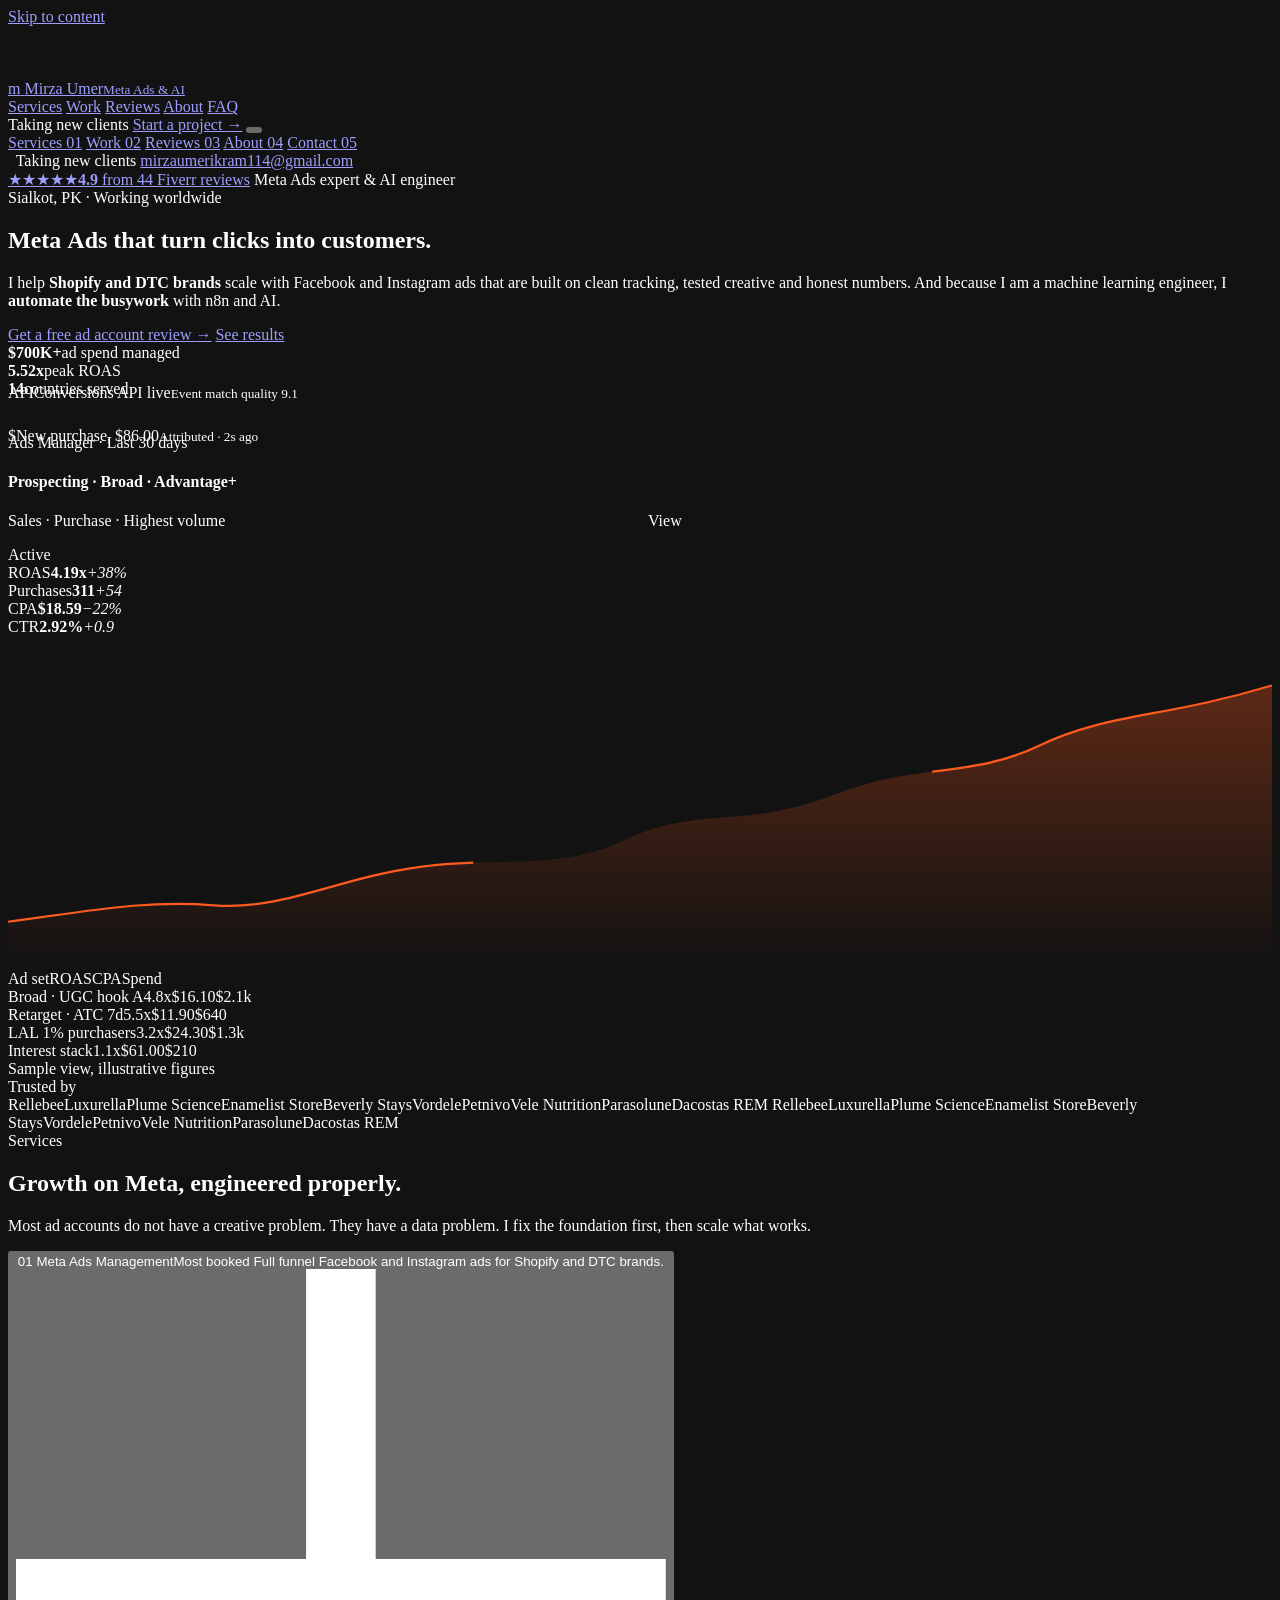
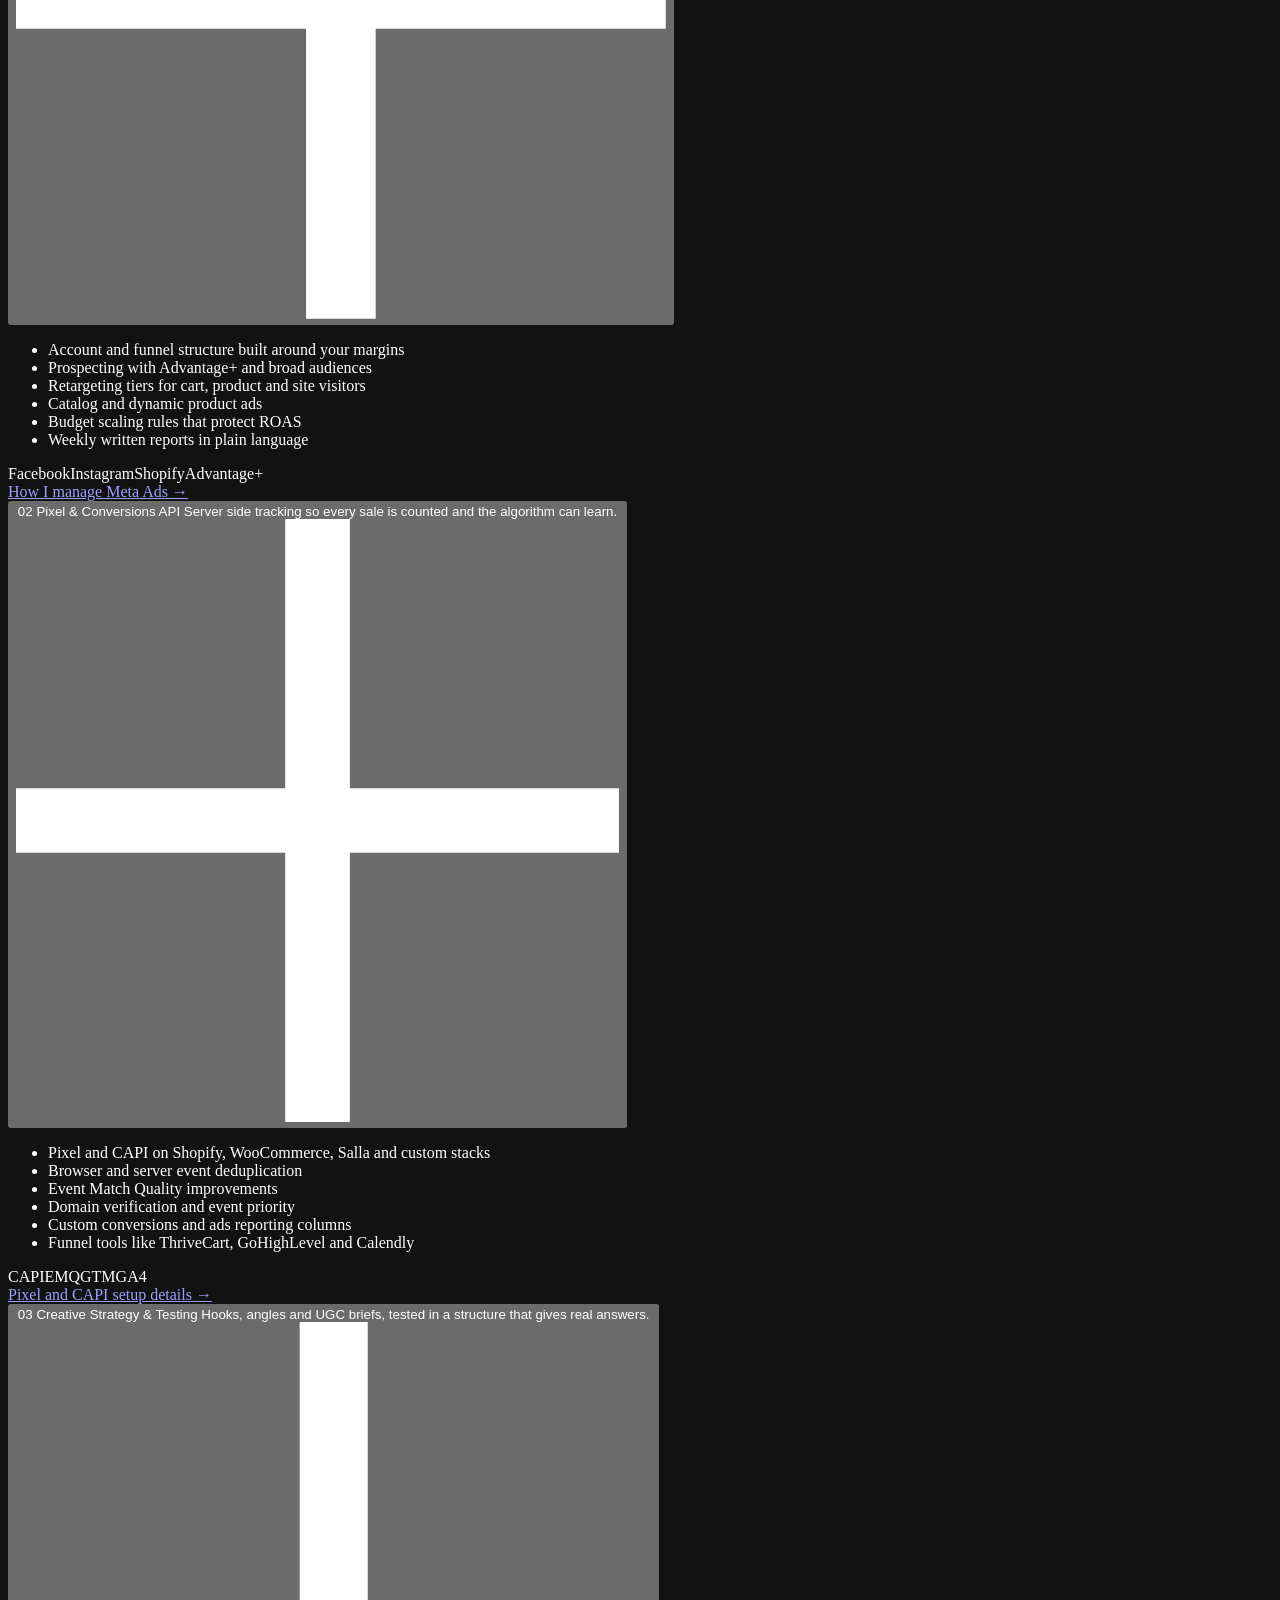
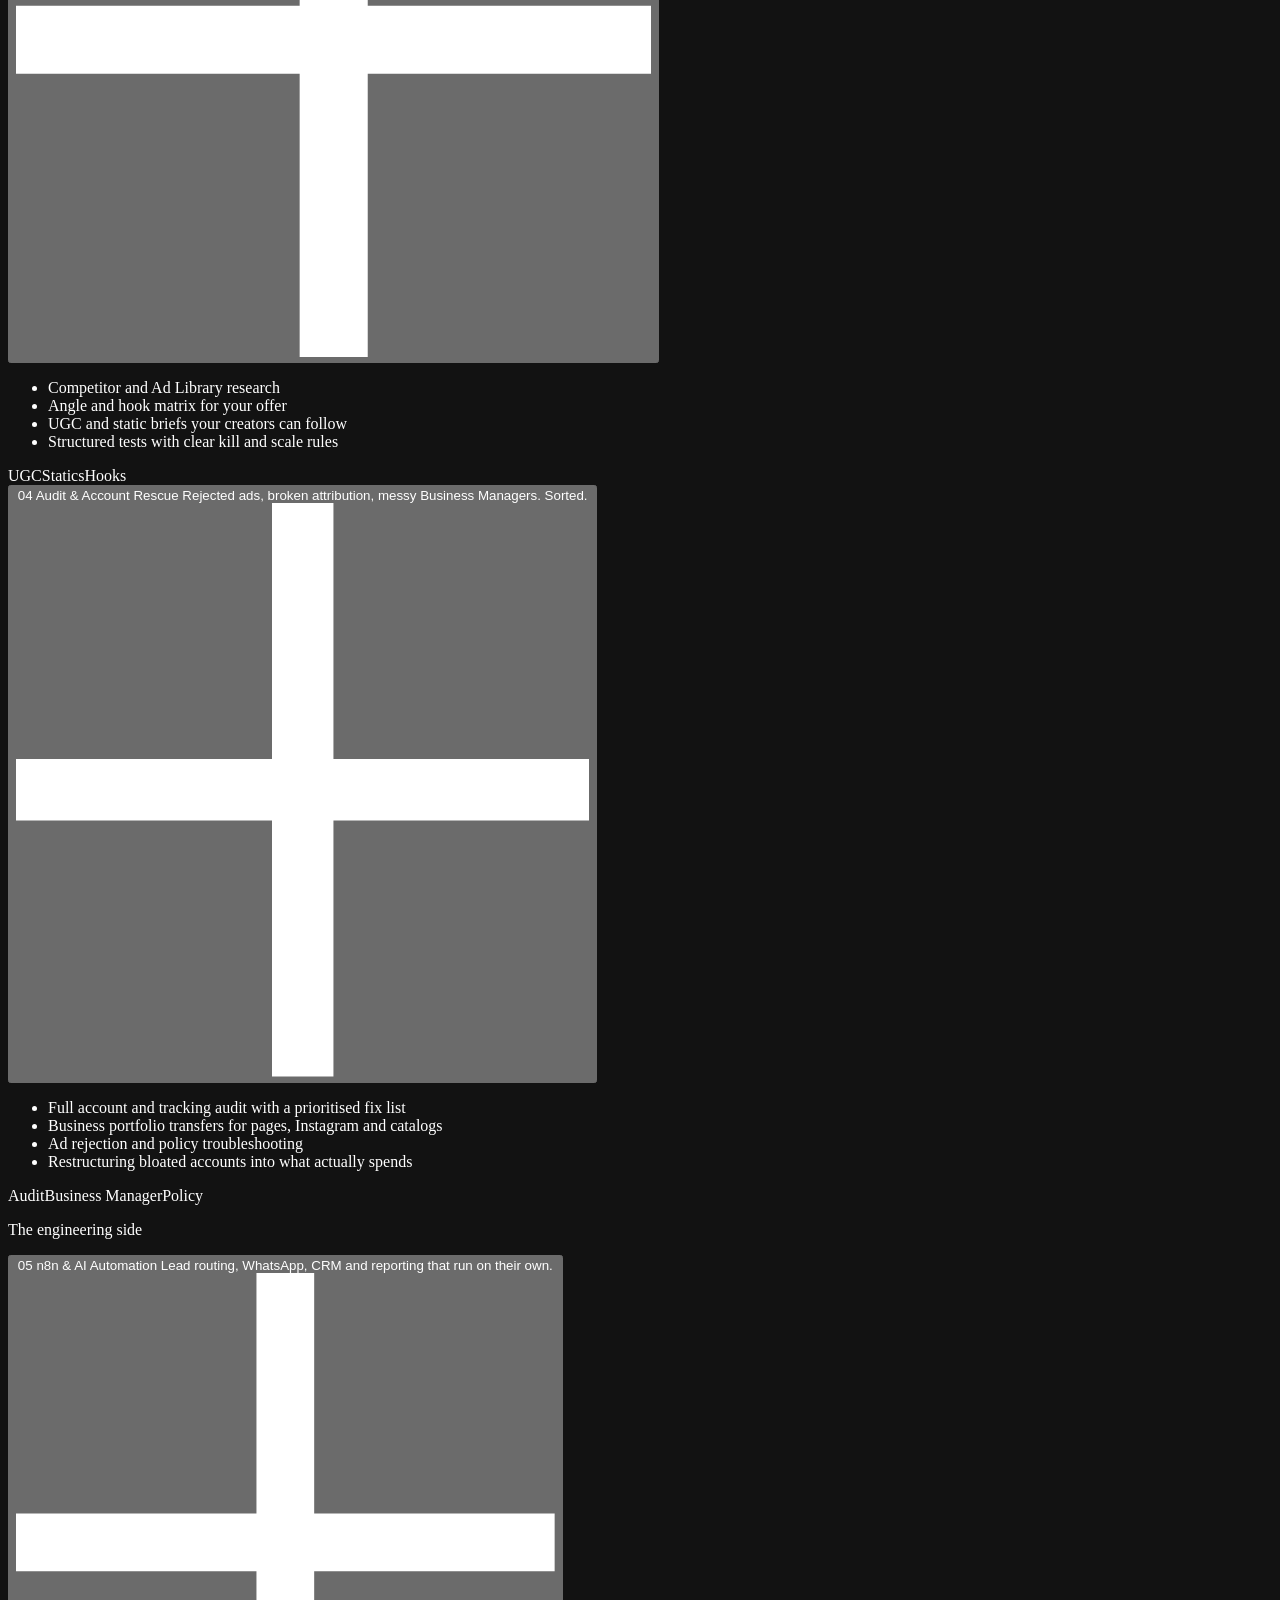
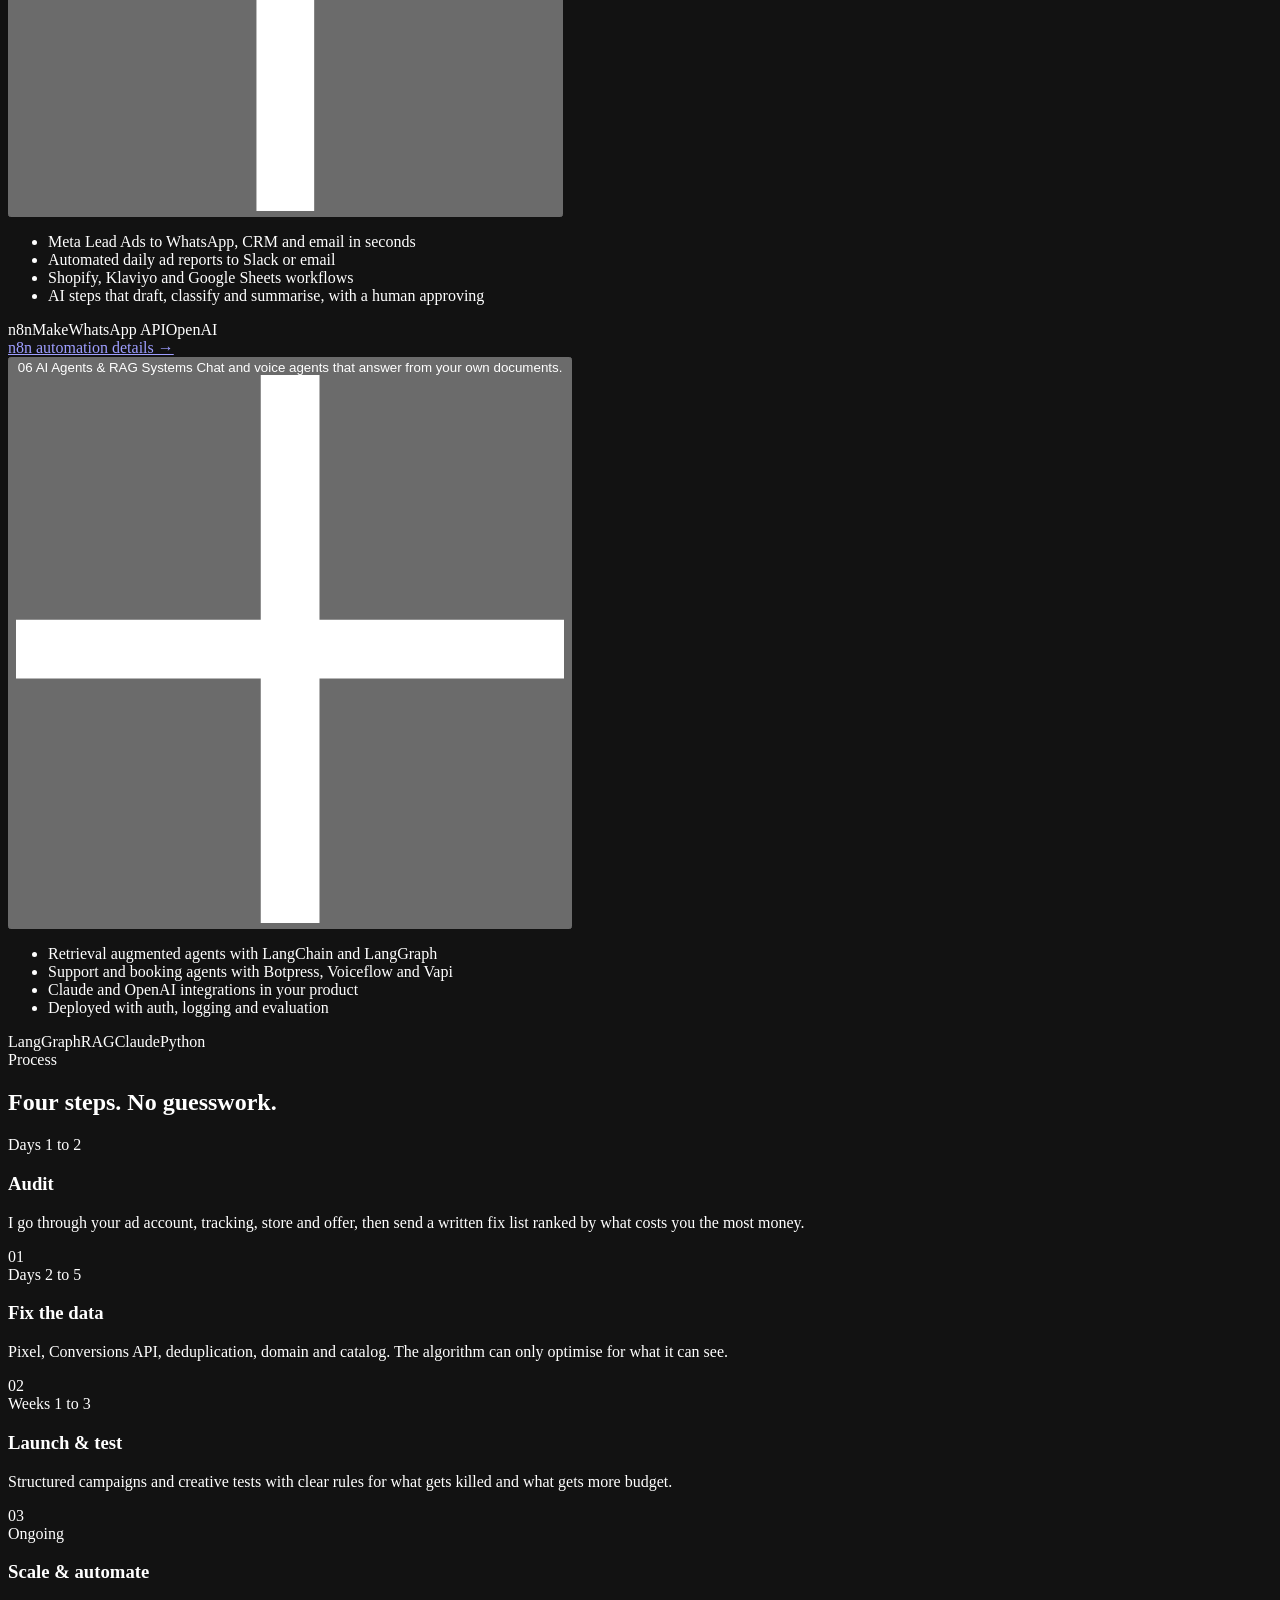
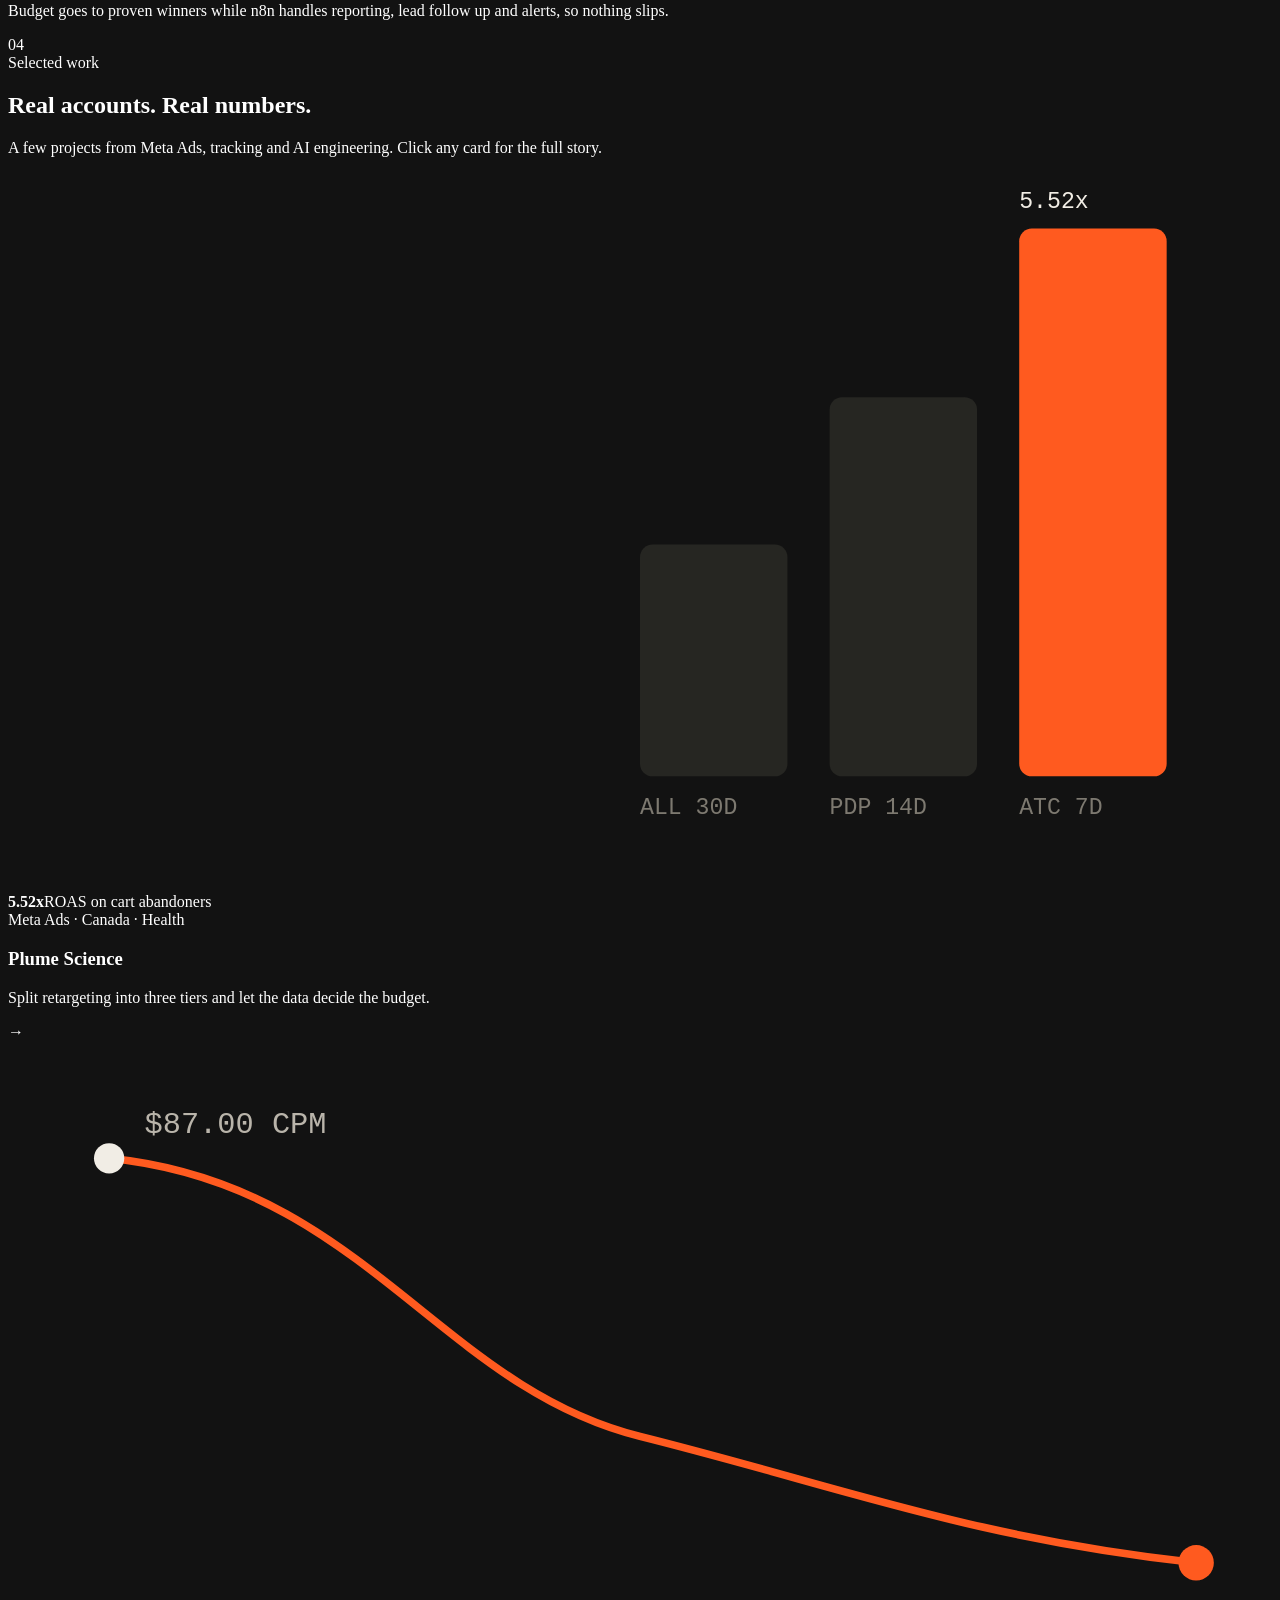
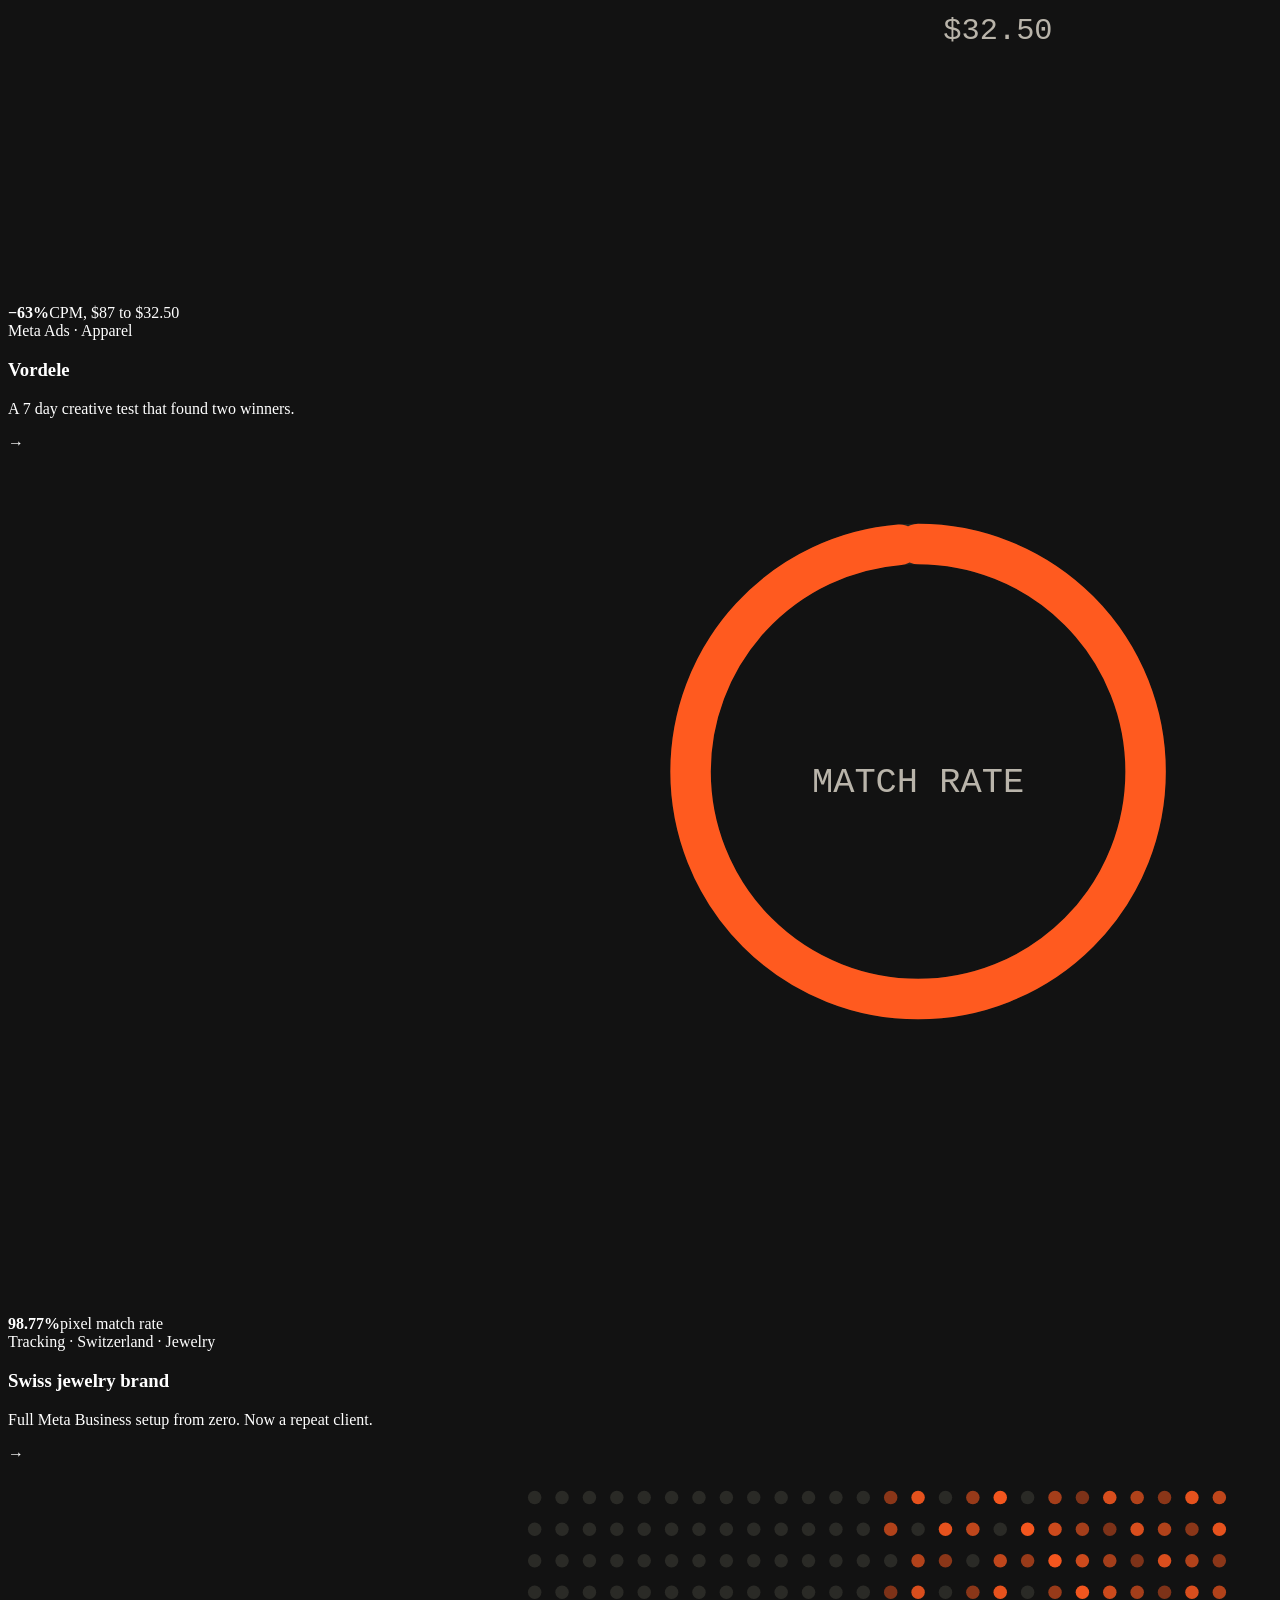
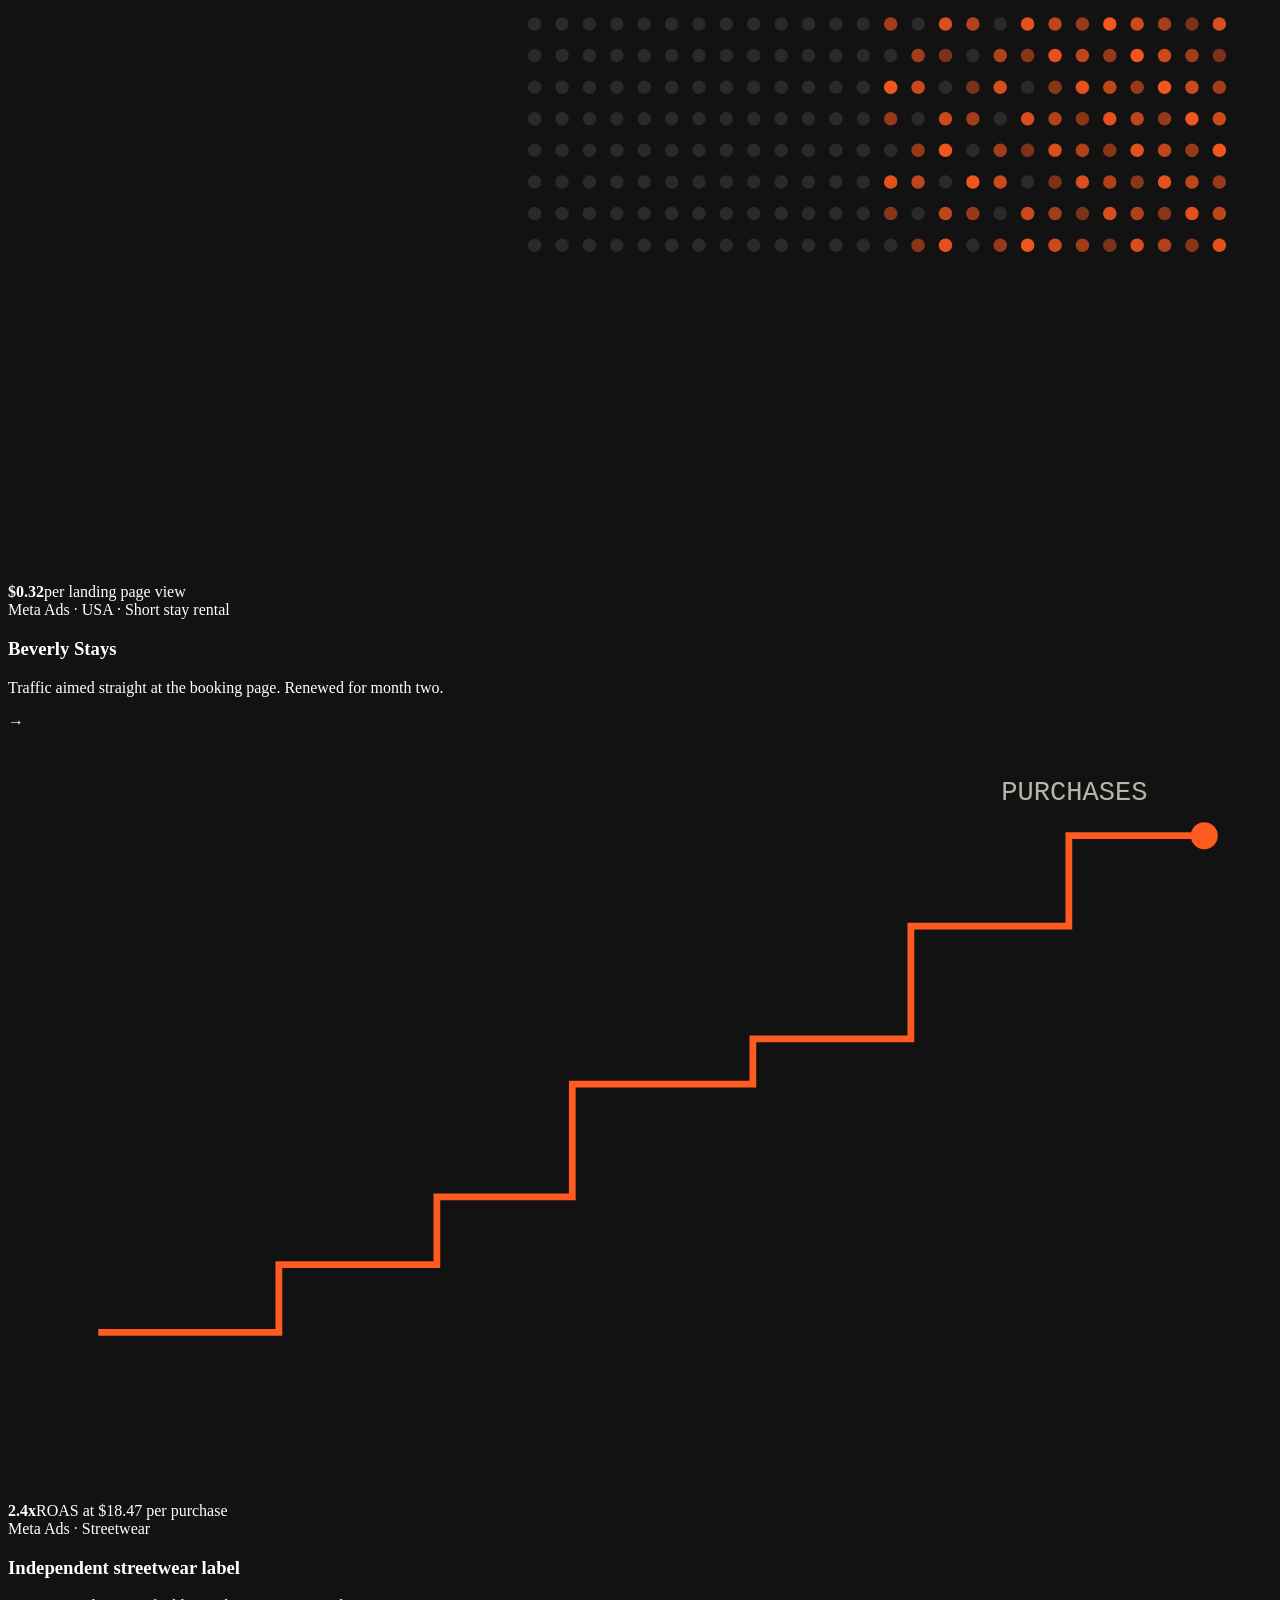
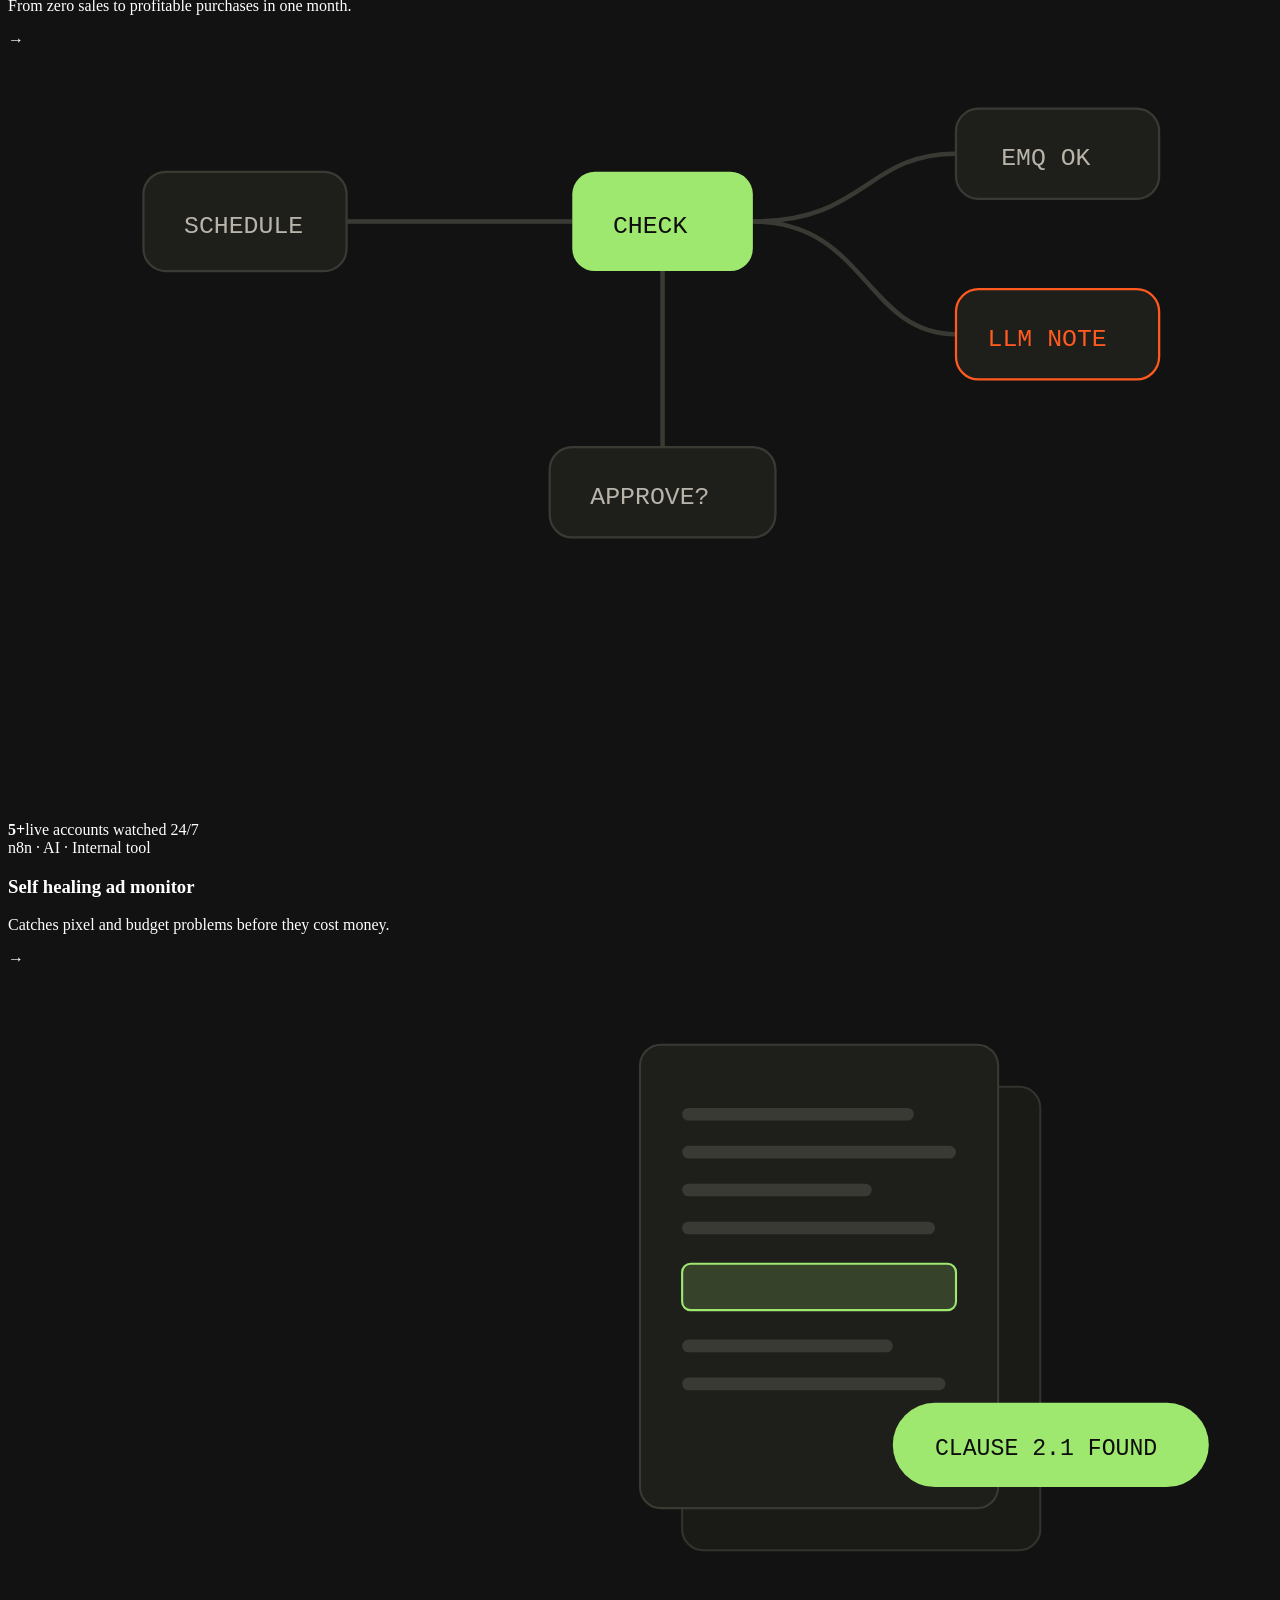
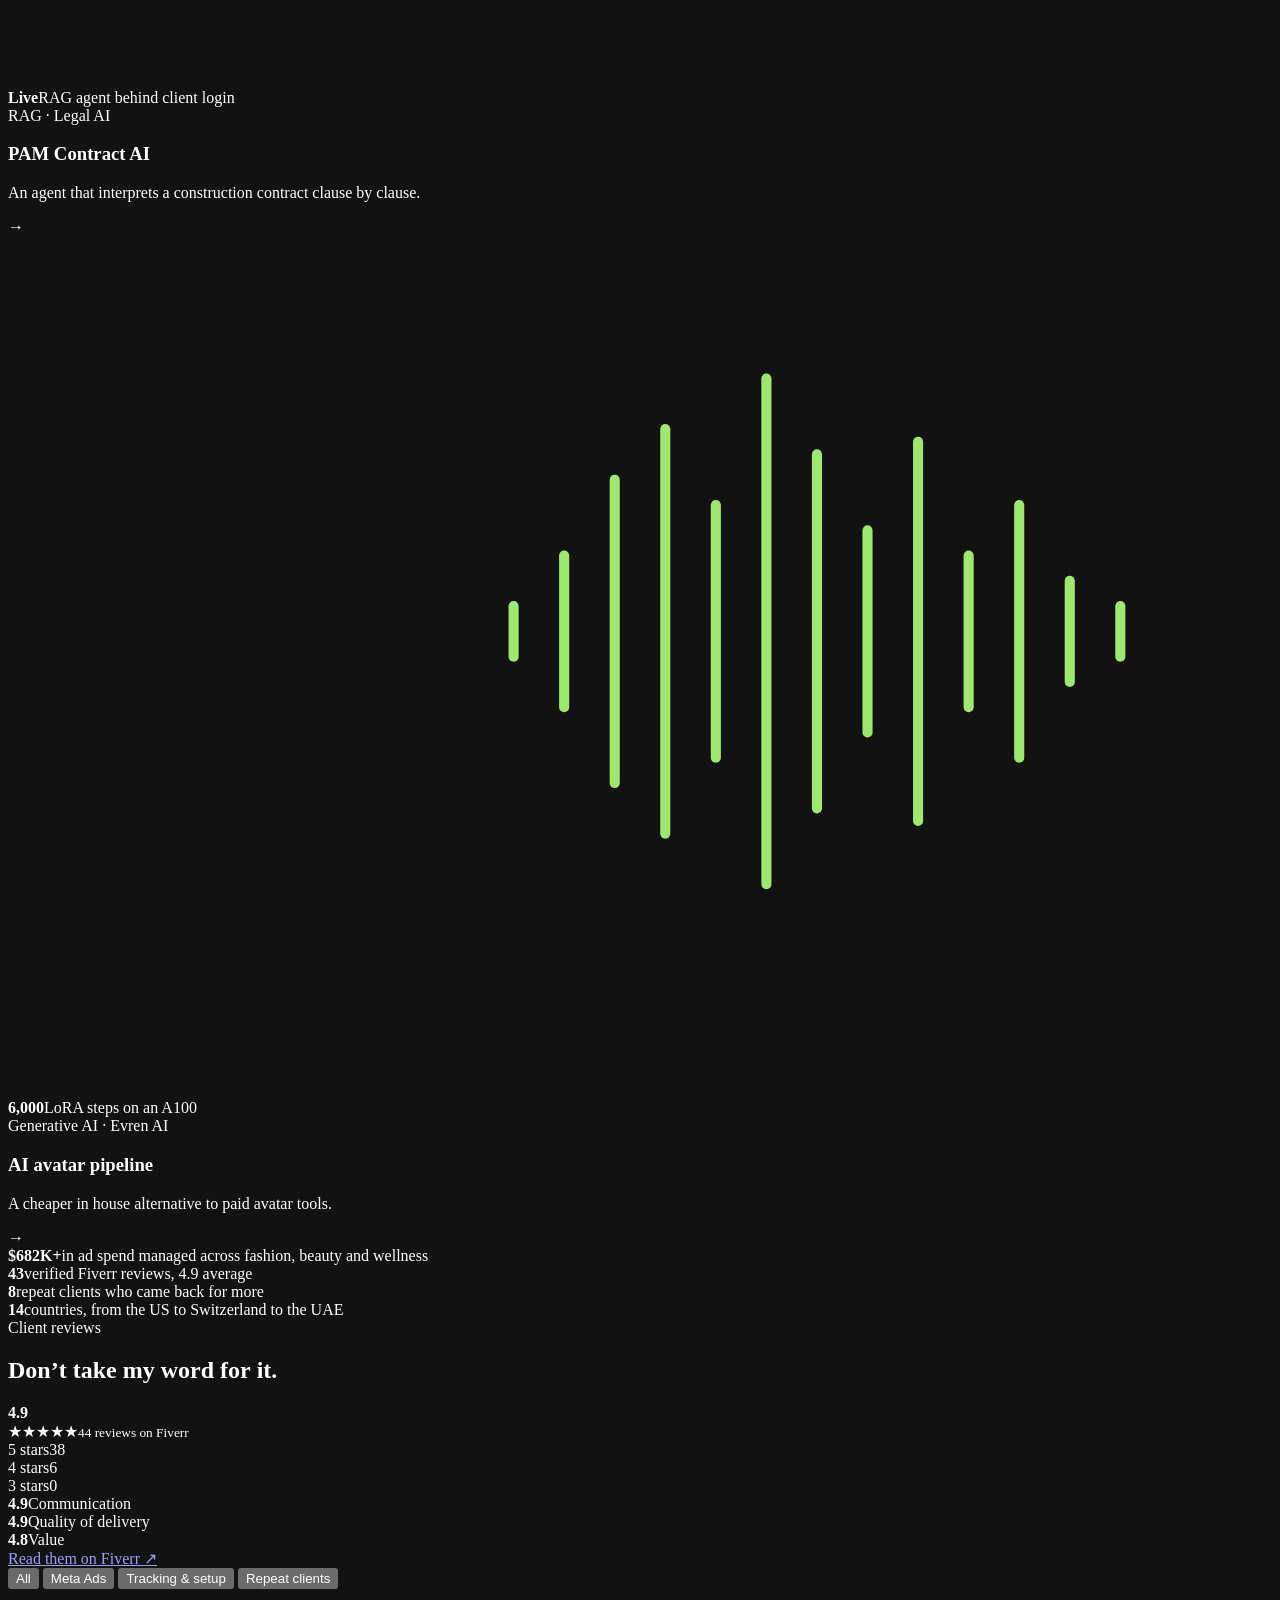
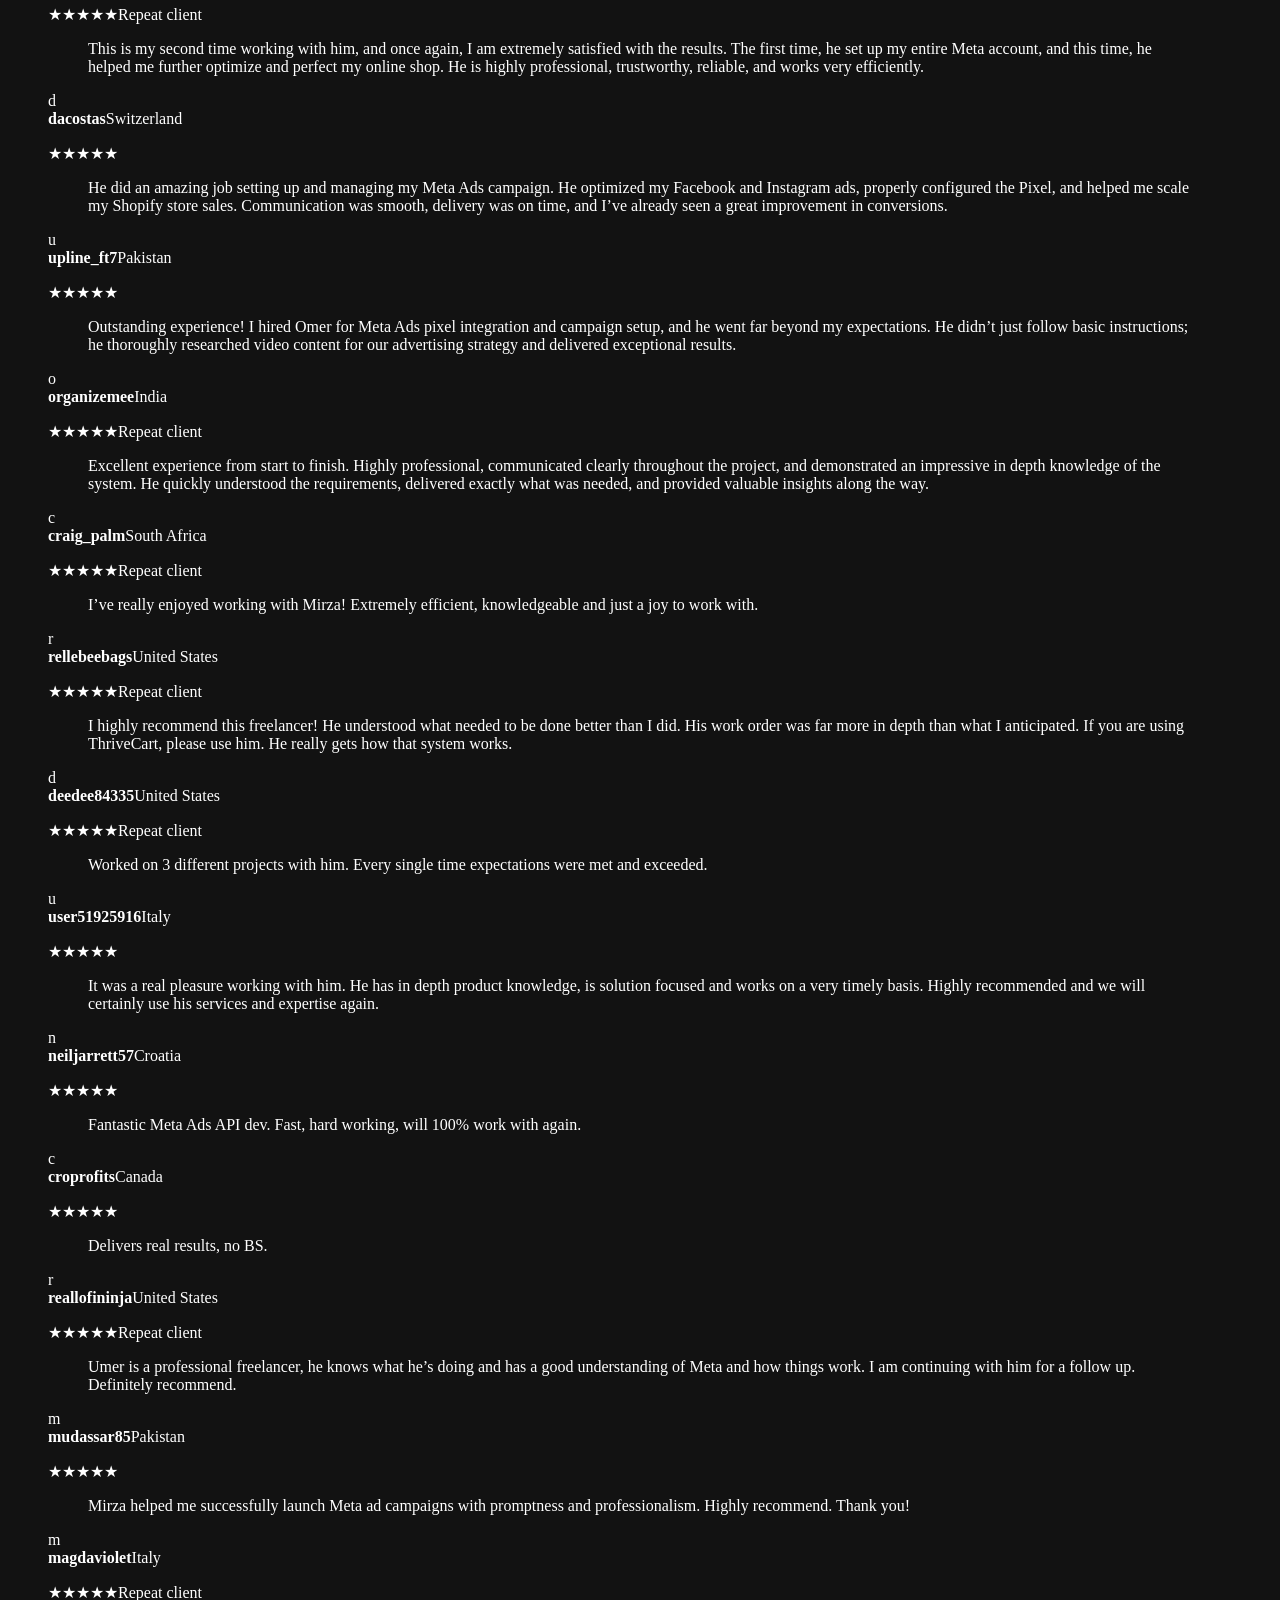
==== index.html @ 390c32f5 "Add files via upload" ====
<!doctype html>
<html lang="en">
<head>
<meta charset="utf-8">
<meta name="viewport" content="width=device-width, initial-scale=1, viewport-fit=cover">
<title>Mirza Umer | Meta Ads Expert for Shopify and DTC Brands</title>
<meta name="description" content="Meta Ads expert and AI engineer helping Shopify and DTC brands scale profitably. Facebook and Instagram ads, Pixel and Conversions API setup, n8n automation. Rated 4.9 from 44 Fiverr reviews.">
<link rel="canonical" href="https://mirzaumer.dev/">
<meta name="robots" content="index, follow, max-image-preview:large, max-snippet:-1">
<meta name="author" content="Mirza Umer Ikram">
<meta name="theme-color" content="#0d0d0c">
<meta name="color-scheme" content="dark">

<meta property="og:type" content="website">
<meta property="og:site_name" content="Mirza Umer">
<meta property="og:title" content="Mirza Umer | Meta Ads Expert for Shopify and DTC Brands">
<meta property="og:description" content="Facebook and Instagram ads that turn clicks into customers. Pixel and CAPI tracking done right, plus n8n and AI automation. 4.9 from 44 Fiverr reviews.">
<meta property="og:url" content="https://mirzaumer.dev/">
<meta property="og:image" content="https://mirzaumer.dev/assets/img/og.png">
<meta property="og:image:width" content="1200">
<meta property="og:image:height" content="630">
<meta property="og:image:alt" content="Mirza Umer, Meta Ads expert and AI engineer">
<meta property="og:locale" content="en_US">
<meta name="twitter:card" content="summary_large_image">
<meta name="twitter:title" content="Mirza Umer | Meta Ads Expert for Shopify and DTC Brands">
<meta name="twitter:description" content="Facebook and Instagram ads that turn clicks into customers. Pixel and CAPI done right, plus n8n and AI automation.">
<meta name="twitter:image" content="https://mirzaumer.dev/assets/img/og.png">

<link rel="icon" href="/favicon.svg" type="image/svg+xml">
<link rel="apple-touch-icon" href="/assets/img/apple-touch-icon.png">
<link rel="manifest" href="/site.webmanifest">
<link rel="preload" href="/assets/fonts/inter-tight-latin-500-normal.woff2" as="font" type="font/woff2" crossorigin>
<link rel="preload" href="/assets/fonts/instrument-serif-latin-400-italic.woff2" as="font" type="font/woff2" crossorigin>
<link rel="stylesheet" href="/assets/css/site.css">
<script>document.documentElement.classList.add('js');setTimeout(function(){if(!window.__siteReady)document.documentElement.classList.remove('js')},2500);</script>

<script type="application/ld+json">
{
  "@context":"https://schema.org",
  "@graph":[
    {
      "@type":"Person",
      "@id":"https://mirzaumer.dev/#person",
      "name":"Mirza Umer Ikram",
      "alternateName":["Mirza Umer","Meta Omer","mirzaumerikram"],
      "url":"https://mirzaumer.dev/",
      "image":"https://mirzaumer.dev/assets/img/og.png",
      "email":"mailto:mirzaumerikram114@gmail.com",
      "jobTitle":"Meta Ads Expert and AI Automation Engineer",
      "description":"Meta Ads expert and machine learning engineer who helps Shopify and DTC brands grow with Facebook and Instagram ads, Pixel and Conversions API tracking, and n8n and AI automation.",
      "worksFor":{"@type":"Organization","name":"Evren AI"},
      "alumniOf":{"@type":"CollegeOrUniversity","name":"University of Central Punjab","address":"Sialkot, Pakistan"},
      "hasCredential":{"@type":"EducationalOccupationalCredential","credentialCategory":"degree","name":"BS Computer Science","recognizedBy":{"@type":"CollegeOrUniversity","name":"University of Central Punjab"}},
      "address":{"@type":"PostalAddress","addressLocality":"Sialkot","addressRegion":"Punjab","addressCountry":"PK"},
      "knowsAbout":["Meta Ads","Facebook Ads","Instagram Ads","Meta Conversions API","Meta Pixel","Event Match Quality","Shopify Marketing","Creative Testing","Google Ads Performance Max","n8n","Workflow Automation","AI Agents","Retrieval Augmented Generation","LangChain","LangGraph","WhatsApp Automation","Machine Learning"],
      "sameAs":["https://www.fiverr.com/mirzaumerikram","https://www.upwork.com/freelancers/~01cbf2591d36b6d93d","https://www.linkedin.com/in/mirzaumerikram/","https://github.com/mirzaumerikram"]
    },
    {
      "@type":"ProfessionalService",
      "@id":"https://mirzaumer.dev/#service",
      "name":"Mirza Umer, Meta Ads and AI Automation",
      "url":"https://mirzaumer.dev/",
      "image":"https://mirzaumer.dev/assets/img/og.png",
      "founder":{"@id":"https://mirzaumer.dev/#person"},
      "email":"mirzaumerikram114@gmail.com",
      "priceRange":"$$",
      "address":{"@type":"PostalAddress","addressLocality":"Sialkot","addressRegion":"Punjab","addressCountry":"PK"},
      "areaServed":["United States","Canada","United Kingdom","European Union","Australia","United Arab Emirates","Worldwide"],
      "hasOfferCatalog":{"@type":"OfferCatalog","name":"Services","itemListElement":[
        {"@type":"Offer","itemOffered":{"@type":"Service","name":"Meta Ads Management","url":"https://mirzaumer.dev/services/meta-ads-management/"}},
        {"@type":"Offer","itemOffered":{"@type":"Service","name":"Meta Pixel and Conversions API Setup","url":"https://mirzaumer.dev/services/meta-pixel-capi-setup/"}},
        {"@type":"Offer","itemOffered":{"@type":"Service","name":"Ad Creative Strategy and Testing"}},
        {"@type":"Offer","itemOffered":{"@type":"Service","name":"Meta Ad Account Audit and Recovery"}},
        {"@type":"Offer","itemOffered":{"@type":"Service","name":"n8n and AI Automation","url":"https://mirzaumer.dev/services/n8n-ai-automation/"}},
        {"@type":"Offer","itemOffered":{"@type":"Service","name":"AI Agents and RAG Systems"}}
      ]}
    },
    {"@type":"WebSite","@id":"https://mirzaumer.dev/#website","url":"https://mirzaumer.dev/","name":"Mirza Umer","publisher":{"@id":"https://mirzaumer.dev/#person"},"inLanguage":"en"},
    {
      "@type":"FAQPage",
      "mainEntity":[
        {"@type":"Question","name":"How much does Meta Ads management cost?","acceptedAnswer":{"@type":"Answer","text":"Setups, audits and tracking fixes start around 50 USD on Fiverr. Monthly management is quoted on your ad spend, number of markets and how much creative you need. Send your store link and you get a fixed quote, not an hourly meter."}},
        {"@type":"Question","name":"How fast will I see results from Meta Ads?","acceptedAnswer":{"@type":"Answer","text":"Meta needs data before it optimizes well. Expect the first 7 to 14 days to be a learning and testing phase and clearer results in weeks 2 to 4, provided tracking is correct and the offer converts."}},
        {"@type":"Question","name":"Can you set up Meta Conversions API on Shopify?","acceptedAnswer":{"@type":"Answer","text":"Yes. I set up Pixel plus Conversions API through the Shopify Meta channel or server side tagging, deduplicate browser and server events, verify the domain and push Event Match Quality as high as your data allows."}},
        {"@type":"Question","name":"What access do you need to start?","acceptedAnswer":{"@type":"Answer","text":"Partner access to your ad account through Meta Business Manager and collaborator access on Shopify. You never share passwords, and you can remove access at any time."}},
        {"@type":"Question","name":"Do you only run ads?","acceptedAnswer":{"@type":"Answer","text":"No. I am also a machine learning engineer, so I build n8n automations, WhatsApp and CRM lead routing, reporting pipelines and AI agents that work alongside your ads."}},
        {"@type":"Question","name":"Which time zones do you work with?","acceptedAnswer":{"@type":"Answer","text":"Clients in the US, Canada, UK, Europe, Australia and the Gulf. Communication is message first and async, with clear written updates, so time zones are rarely an issue."}}
      ]
    }
  ]
}
</script>
</head>
<body>
<a class="skip" href="#main">Skip to content</a>

<div class="loader" aria-hidden="true">
  <div class="loader-bar"></div>
  <div class="loader-name">Mirza <em>Umer</em></div>
  <div class="loader-count">000</div>
</div>

<div class="cursor" aria-hidden="true"><div class="cursor-ring"><span>View</span></div><div class="cursor-dot"></div></div>

<header class="nav">
  <a class="brand" href="/" aria-label="Mirza Umer, home">
    <span class="brand-mark">m</span>
    <span>Mirza Umer<small>Meta Ads &amp; AI</small></span>
  </a>
  <nav class="nav-links" aria-label="Primary">
    <a href="#services">Services</a>
    <a href="#work">Work</a>
    <a href="#reviews">Reviews</a>
    <a href="#about">About</a>
    <a href="#faq">FAQ</a>
  </nav>
  <div class="nav-cta">
    <span class="status"><i class="dot"></i>Taking new clients</span>
    <a class="btn btn-primary btn-sm" href="#contact" data-magnetic>Start a project <span class="arr">&rarr;</span></a>
    <button class="burger" type="button" aria-label="Menu" aria-expanded="false" aria-controls="mmenu"><span></span><span></span></button>
  </div>
</header>

<div class="mmenu" id="mmenu">
  <nav aria-label="Mobile">
    <a href="#services">Services <span>01</span></a>
    <a href="#work">Work <span>02</span></a>
    <a href="#reviews">Reviews <span>03</span></a>
    <a href="#about">About <span>04</span></a>
    <a href="#contact">Contact <span>05</span></a>
  </nav>
  <div class="mmenu-foot">
    <span><i class="dot"></i>&nbsp; Taking new clients</span>
    <a href="mailto:mirzaumerikram114@gmail.com">mirzaumerikram114@gmail.com</a>
  </div>
</div>

<main id="main">

<!-- HERO -->
<section class="hero" aria-labelledby="h1">
  <div class="hero-glow"></div>
  <div class="wrap">
    <div class="hero-top rv">
      <a class="kicker" href="#reviews"><span class="stars">&#9733;&#9733;&#9733;&#9733;&#9733;</span><b>4.9</b> from 44 Fiverr reviews</a>
      <span class="mono">Meta Ads expert &amp; AI engineer<br>Sialkot, PK &middot; Working worldwide</span>
    </div>
    <div class="hero-grid">
      <div>
        <h1 class="h1" id="h1" data-split>Meta Ads that turn clicks into <span class="serif">customers.</span></h1>
        <p class="hero-sub rv">I help <strong>Shopify and DTC brands</strong> scale with Facebook and Instagram ads that are built on clean tracking, tested creative and honest numbers. And because I am a machine learning engineer, I <strong>automate the busywork</strong> with n8n and AI.</p>
        <div class="hero-ctas rv">
          <a class="btn btn-primary" href="#contact" data-magnetic>Get a free ad account review <span class="arr">&rarr;</span></a>
          <a class="btn btn-ghost" href="#work">See results</a>
        </div>
        <div class="hero-proof rv">
          <div class="proof"><b data-count="700" data-pre="$" data-suf="K+">$700K+</b><span>ad spend managed</span></div>
          <div class="proof"><b data-count="5.52" data-suf="x">5.52x</b><span>peak ROAS</span></div>
          <div class="proof"><b data-count="14">14</b><span>countries served</span></div>
        </div>
      </div>

      <div class="panel-wrap" aria-hidden="true">
        <div class="float-tag ft-1"><span class="ic">API</span><span>Conversions API live<small>Event match quality 9.1</small></span></div>
        <div class="float-tag ft-2"><span class="ic">$</span><span>New purchase, $86.00<small>Attributed &middot; 2s ago</small></span></div>
        <div class="panel">
          <div class="panel-head"><div class="lights"><i></i><i></i><i></i></div><span class="mono">Ads Manager &middot; Last 30 days</span></div>
          <div class="panel-body">
            <div class="panel-camp">
              <div><h4>Prospecting &middot; Broad &middot; Advantage+</h4><p>Sales &middot; Purchase &middot; Highest volume</p></div>
              <span class="pill"><i></i>Active</span>
            </div>
            <div class="kpis">
              <div class="kpi"><span>ROAS</span><b data-live="4.21" data-dec="2" data-suf="x" data-j="0.03">4.21x</b><em>+38%</em></div>
              <div class="kpi"><span>Purchases</span><b data-live="312" data-dec="0" data-j="0.01">312</b><em>+54</em></div>
              <div class="kpi"><span>CPA</span><b data-live="18.4" data-dec="2" data-pre="$" data-j="0.03">$18.40</b><em>&minus;22%</em></div>
              <div class="kpi"><span>CTR</span><b data-live="2.86" data-dec="2" data-suf="%" data-j="0.04">2.86%</b><em>+0.9</em></div>
            </div>
            <div class="chart">
              <svg viewBox="0 0 460 120" preserveAspectRatio="none">
                <defs><linearGradient id="ga" x1="0" x2="0" y1="0" y2="1"><stop offset="0" stop-color="#ff5a1f" stop-opacity=".35"/><stop offset="1" stop-color="#ff5a1f" stop-opacity="0"/></linearGradient></defs>
                <g class="grid"><line x1="0" x2="460" y1="30" y2="30"/><line x1="0" x2="460" y1="60" y2="60"/><line x1="0" x2="460" y1="90" y2="90"/></g>
                <path id="chartArea" d="M0 104 C30 100 50 96 75 98 S120 88 150 84 S200 86 225 74 S270 70 300 58 S350 52 375 40 S420 30 460 18 L460 120 L0 120Z" fill="url(#ga)"/>
                <path id="chartLine" d="M0 104 C30 100 50 96 75 98 S120 88 150 84 S200 86 225 74 S270 70 300 58 S350 52 375 40 S420 30 460 18" fill="none" stroke="#ff5a1f" stroke-width="2.2" vector-effect="non-scaling-stroke"/>
                <circle id="chartDot" cx="458" cy="18" r="4.5" fill="#ff5a1f"/>
              </svg>
            </div>
            <div class="rows">
              <div class="row h"><span class="n">Ad set</span><span>ROAS</span><span>CPA</span><span>Spend</span></div>
              <div class="row"><span class="n"><i></i>Broad &middot; UGC hook A</span><span>4.8x</span><span>$16.10</span><span>$2.1k</span></div>
              <div class="row"><span class="n"><i></i>Retarget &middot; ATC 7d</span><span>5.5x</span><span>$11.90</span><span>$640</span></div>
              <div class="row"><span class="n"><i></i>LAL 1% purchasers</span><span>3.2x</span><span>$24.30</span><span>$1.3k</span></div>
              <div class="row"><span class="n"><i class="off"></i>Interest stack</span><span>1.1x</span><span>$61.00</span><span>$210</span></div>
            </div>
          </div>
          <span class="panel-cap">Sample view, illustrative figures</span>
        </div>
      </div>
    </div>
  </div>
</section>

<!-- BRANDS -->
<div class="ticker" aria-label="Brands I have worked with">
  <span class="ticker-label mono">Trusted by</span>
  <div class="ticker-track">
    <span>Rellebee</span><span>Luxurella</span><span>Plume Science</span><span>Enamelist Store</span><span>Beverly Stays</span><span>Vordele</span><span>Petnivo</span><span>Vele Nutrition</span><span>Parasolune</span><span>Dacostas REM</span>
  </div>
</div>

<!-- SERVICES -->
<section class="sec" id="services" aria-labelledby="svc-h">
  <div class="wrap">
    <div class="sec-head">
      <span class="mono rv">Services</span>
      <div>
        <h2 class="h2" id="svc-h" data-split>Growth on Meta, <span class="serif">engineered</span> properly.</h2>
        <p class="lead rv">Most ad accounts do not have a creative problem. They have a data problem. I fix the foundation first, then scale what works.</p>
      </div>
    </div>

    <div class="svc">
      <div class="svc-item open rv">
        <button class="svc-row" type="button" aria-expanded="true">
          <span class="svc-no">01</span>
          <span class="svc-title">Meta Ads Management<span class="tag">Most booked</span></span>
          <span class="svc-short">Full funnel Facebook and Instagram ads for Shopify and DTC brands.</span>
          <span class="svc-plus"><svg viewBox="0 0 14 14"><path d="M7 0v14M0 7h14" stroke="currentColor" stroke-width="1.5"/></svg></span>
        </button>
        <div class="svc-body"><div><div class="svc-inner">
          <ul>
            <li>Account and funnel structure built around your margins</li>
            <li>Prospecting with Advantage+ and broad audiences</li>
            <li>Retargeting tiers for cart, product and site visitors</li>
            <li>Catalog and dynamic product ads</li>
            <li>Budget scaling rules that protect ROAS</li>
            <li>Weekly written reports in plain language</li>
          </ul>
          <div class="svc-meta">
            <div class="chips"><span class="chip">Facebook</span><span class="chip">Instagram</span><span class="chip">Shopify</span><span class="chip">Advantage+</span></div>
            <a class="link-u" href="/services/meta-ads-management/">How I manage Meta Ads &rarr;</a>
          </div>
        </div></div></div>
      </div>

      <div class="svc-item rv">
        <button class="svc-row" type="button" aria-expanded="false">
          <span class="svc-no">02</span>
          <span class="svc-title">Pixel &amp; Conversions API</span>
          <span class="svc-short">Server side tracking so every sale is counted and the algorithm can learn.</span>
          <span class="svc-plus"><svg viewBox="0 0 14 14"><path d="M7 0v14M0 7h14" stroke="currentColor" stroke-width="1.5"/></svg></span>
        </button>
        <div class="svc-body"><div><div class="svc-inner">
          <ul>
            <li>Pixel and CAPI on Shopify, WooCommerce, Salla and custom stacks</li>
            <li>Browser and server event deduplication</li>
            <li>Event Match Quality improvements</li>
            <li>Domain verification and event priority</li>
            <li>Custom conversions and ads reporting columns</li>
            <li>Funnel tools like ThriveCart, GoHighLevel and Calendly</li>
          </ul>
          <div class="svc-meta">
            <div class="chips"><span class="chip">CAPI</span><span class="chip">EMQ</span><span class="chip">GTM</span><span class="chip">GA4</span></div>
            <a class="link-u" href="/services/meta-pixel-capi-setup/">Pixel and CAPI setup details &rarr;</a>
          </div>
        </div></div></div>
      </div>

      <div class="svc-item rv">
        <button class="svc-row" type="button" aria-expanded="false">
          <span class="svc-no">03</span>
          <span class="svc-title">Creative Strategy &amp; Testing</span>
          <span class="svc-short">Hooks, angles and UGC briefs, tested in a structure that gives real answers.</span>
          <span class="svc-plus"><svg viewBox="0 0 14 14"><path d="M7 0v14M0 7h14" stroke="currentColor" stroke-width="1.5"/></svg></span>
        </button>
        <div class="svc-body"><div><div class="svc-inner">
          <ul>
            <li>Competitor and Ad Library research</li>
            <li>Angle and hook matrix for your offer</li>
            <li>UGC and static briefs your creators can follow</li>
            <li>Structured tests with clear kill and scale rules</li>
          </ul>
          <div class="svc-meta"><div class="chips"><span class="chip">UGC</span><span class="chip">Statics</span><span class="chip">Hooks</span></div></div>
        </div></div></div>
      </div>

      <div class="svc-item rv">
        <button class="svc-row" type="button" aria-expanded="false">
          <span class="svc-no">04</span>
          <span class="svc-title">Audit &amp; Account Rescue</span>
          <span class="svc-short">Rejected ads, broken attribution, messy Business Managers. Sorted.</span>
          <span class="svc-plus"><svg viewBox="0 0 14 14"><path d="M7 0v14M0 7h14" stroke="currentColor" stroke-width="1.5"/></svg></span>
        </button>
        <div class="svc-body"><div><div class="svc-inner">
          <ul>
            <li>Full account and tracking audit with a prioritised fix list</li>
            <li>Business portfolio transfers for pages, Instagram and catalogs</li>
            <li>Ad rejection and policy troubleshooting</li>
            <li>Restructuring bloated accounts into what actually spends</li>
          </ul>
          <div class="svc-meta"><div class="chips"><span class="chip">Audit</span><span class="chip">Business Manager</span><span class="chip">Policy</span></div></div>
        </div></div></div>
      </div>

      <p class="svc-split mono rv">The engineering side</p>

      <div class="svc-item rv">
        <button class="svc-row" type="button" aria-expanded="false">
          <span class="svc-no">05</span>
          <span class="svc-title">n8n &amp; AI Automation</span>
          <span class="svc-short">Lead routing, WhatsApp, CRM and reporting that run on their own.</span>
          <span class="svc-plus"><svg viewBox="0 0 14 14"><path d="M7 0v14M0 7h14" stroke="currentColor" stroke-width="1.5"/></svg></span>
        </button>
        <div class="svc-body"><div><div class="svc-inner">
          <ul>
            <li>Meta Lead Ads to WhatsApp, CRM and email in seconds</li>
            <li>Automated daily ad reports to Slack or email</li>
            <li>Shopify, Klaviyo and Google Sheets workflows</li>
            <li>AI steps that draft, classify and summarise, with a human approving</li>
          </ul>
          <div class="svc-meta">
            <div class="chips"><span class="chip">n8n</span><span class="chip">Make</span><span class="chip">WhatsApp API</span><span class="chip">OpenAI</span></div>
            <a class="link-u" href="/services/n8n-ai-automation/">n8n automation details &rarr;</a>
          </div>
        </div></div></div>
      </div>

      <div class="svc-item rv">
        <button class="svc-row" type="button" aria-expanded="false">
          <span class="svc-no">06</span>
          <span class="svc-title">AI Agents &amp; RAG Systems</span>
          <span class="svc-short">Chat and voice agents that answer from your own documents.</span>
          <span class="svc-plus"><svg viewBox="0 0 14 14"><path d="M7 0v14M0 7h14" stroke="currentColor" stroke-width="1.5"/></svg></span>
        </button>
        <div class="svc-body"><div><div class="svc-inner">
          <ul>
            <li>Retrieval augmented agents with LangChain and LangGraph</li>
            <li>Support and booking agents with Botpress, Voiceflow and Vapi</li>
            <li>Claude and OpenAI integrations in your product</li>
            <li>Deployed with auth, logging and evaluation</li>
          </ul>
          <div class="svc-meta"><div class="chips"><span class="chip">LangGraph</span><span class="chip">RAG</span><span class="chip">Claude</span><span class="chip">Python</span></div></div>
        </div></div></div>
      </div>
    </div>
  </div>
</section>

<!-- PROCESS -->
<section class="process" aria-labelledby="proc-h">
  <div class="wrap">
    <div class="sec-head">
      <span class="mono rv">Process</span>
      <h2 class="h2" id="proc-h" data-split>Four steps. <span class="serif">No guesswork.</span></h2>
    </div>
  </div>
  <div class="steps">
    <article class="step"><div><span class="mono">Days 1 to 2</span><h3>Audit</h3><p>I go through your ad account, tracking, store and offer, then send a written fix list ranked by what costs you the most money.</p></div><span class="step-n">01</span></article>
    <article class="step"><div><span class="mono">Days 2 to 5</span><h3>Fix the data</h3><p>Pixel, Conversions API, deduplication, domain and catalog. The algorithm can only optimise for what it can see.</p></div><span class="step-n">02</span></article>
    <article class="step"><div><span class="mono">Weeks 1 to 3</span><h3>Launch &amp; test</h3><p>Structured campaigns and creative tests with clear rules for what gets killed and what gets more budget.</p></div><span class="step-n">03</span></article>
    <article class="step"><div><span class="mono">Ongoing</span><h3>Scale &amp; automate</h3><p>Budget goes to proven winners while n8n handles reporting, lead follow up and alerts, so nothing slips.</p></div><span class="step-n">04</span></article>
  </div>
</section>

<!-- WORK -->
<section class="sec" id="work" aria-labelledby="work-h">
  <div class="wrap">
    <div class="sec-head">
      <span class="mono rv">Selected work</span>
      <div>
        <h2 class="h2" id="work-h" data-split>Real accounts. <span class="serif">Real numbers.</span></h2>
        <p class="lead rv">A few projects from Meta Ads, tracking and AI engineering. Click any card for the full story.</p>
      </div>
    </div>

    <div class="work-grid">

      <article class="case wide rv" tabindex="0" role="button" data-cursor="Read" aria-label="Plume Science case study">
        <div class="case-vis">
          <svg viewBox="0 0 600 340" preserveAspectRatio="xMidYMid slice" aria-hidden="true">
            <g font-family="JetBrains Mono, monospace" font-size="11" fill="#7d7970">
              <rect x="300" y="190" width="70" height="110" rx="6" fill="#262622"/>
              <rect x="390" y="120" width="70" height="180" rx="6" fill="#262622"/>
              <rect x="480" y="40" width="70" height="260" rx="6" fill="#ff5a1f"/>
              <text x="300" y="318">ALL 30D</text><text x="390" y="318">PDP 14D</text><text x="480" y="318">ATC 7D</text>
              <text x="480" y="30" fill="#f1ede5">5.52x</text>
            </g>
          </svg>
          <div class="case-metric"><b>5.52x</b><span>ROAS on cart abandoners</span></div>
        </div>
        <div class="case-body"><span class="mono">Meta Ads &middot; Canada &middot; Health</span><h3>Plume Science</h3><p>Split retargeting into three tiers and let the data decide the budget.</p><span class="go">&rarr;</span></div>
        <template class="case-detail">
          <span class="mono muted">Meta Ads &middot; Canada &middot; Health</span>
          <h3>Plume Science</h3>
          <div class="drawer-stats"><div><b>5.52x</b><span>ROAS, ATC 7 day</span></div><div><b>3</b><span>retargeting tiers</span></div><div><b>+PMax</b><span>Google cleanup</span></div></div>
          <h4>The problem</h4><p>Retargeting was one broad audience. Warm buyers and casual browsers got the same ads and the same budget, so the strongest intent was underfunded.</p>
          <h4>What I did</h4><ul><li>Split retargeting into cart abandoners (7 days), product viewers (14 days) and all visitors (30 days)</li><li>Connected Conversions API so purchase signals were reliable</li><li>Shifted budget weekly toward the tier that actually converted</li><li>Ran a Google Ads Performance Max policy cleanup alongside</li></ul>
          <h4>Result</h4><p>Cart abandoners reached a 5.52x ROAS and became the anchor of the account. The client left a five star review: &ldquo;Excellent work, thoughtful, concise, detailed.&rdquo;</p>
        </template>
      </article>

      <article class="case narrow rv" tabindex="0" role="button" data-cursor="Read" aria-label="Vordele case study">
        <div class="case-vis">
          <svg viewBox="0 0 500 340" preserveAspectRatio="xMidYMid slice" aria-hidden="true">
            <path d="M40 60 C140 70 170 150 250 170 S380 210 470 220" fill="none" stroke="#ff5a1f" stroke-width="3"/>
            <circle cx="40" cy="60" r="6" fill="#f1ede5"/><circle cx="470" cy="220" r="7" fill="#ff5a1f"/>
            <g font-family="JetBrains Mono, monospace" font-size="12" fill="#b9b4aa"><text x="54" y="50">$87.00 CPM</text><text x="370" y="250">$32.50</text></g>
          </svg>
          <div class="case-metric"><b>&minus;63%</b><span>CPM, $87 to $32.50</span></div>
        </div>
        <div class="case-body"><span class="mono">Meta Ads &middot; Apparel</span><h3>Vordele</h3><p>A 7 day creative test that found two winners.</p><span class="go">&rarr;</span></div>
        <template class="case-detail">
          <span class="mono muted">Meta Ads &middot; Apparel</span>
          <h3>Vordele</h3>
          <div class="drawer-stats"><div><b>8.55%</b><span>CTR</span></div><div><b>$32.50</b><span>CPM, from $87</span></div><div><b>7 days</b><span>to find winners</span></div></div>
          <h4>The problem</h4><p>The brand was promoting its entire catalog at once. CPMs were high and nobody knew which products could carry paid traffic.</p>
          <h4>What I did</h4><ul><li>Ran a 7 day structured test across the catalog</li><li>Isolated two dresses with clear buying signals</li><li>Rebuilt the campaign around them with Add to Cart optimisation</li></ul>
          <h4>Result</h4><p>CTR climbed to 8.55% and CPM dropped from $87 to $32.50 within the same week.</p>
        </template>
      </article>

      <article class="case narrow rv" tabindex="0" role="button" data-cursor="Read" aria-label="Swiss jewelry brand case study">
        <div class="case-vis">
          <svg viewBox="0 0 500 340" preserveAspectRatio="xMidYMid slice" aria-hidden="true">
            <circle cx="360" cy="140" r="90" fill="none" stroke="#262622" stroke-width="16"/>
            <circle cx="360" cy="140" r="90" fill="none" stroke="#ff5a1f" stroke-width="16" stroke-linecap="round" stroke-dasharray="558 565" transform="rotate(-90 360 140)"/>
            <text x="360" y="148" text-anchor="middle" font-family="JetBrains Mono, monospace" font-size="14" fill="#b9b4aa">MATCH RATE</text>
          </svg>
          <div class="case-metric"><b>98.77%</b><span>pixel match rate</span></div>
        </div>
        <div class="case-body"><span class="mono">Tracking &middot; Switzerland &middot; Jewelry</span><h3>Swiss jewelry brand</h3><p>Full Meta Business setup from zero. Now a repeat client.</p><span class="go">&rarr;</span></div>
        <template class="case-detail">
          <span class="mono muted">Tracking &middot; Switzerland &middot; Jewelry</span>
          <h3>Swiss jewelry brand</h3>
          <div class="drawer-stats"><div><b>98.77%</b><span>match rate</span></div><div><b>217</b><span>products in catalog</span></div><div><b>2x</b><span>hired again</span></div></div>
          <h4>The problem</h4><p>A new Shopify jewelry brand with no Business portfolio, no catalog and no tracking. Nothing was ready for ads.</p>
          <h4>What I did</h4><ul><li>Created and configured the Meta Business portfolio</li><li>Connected a 217 product catalog to Commerce Manager</li><li>Installed Pixel with server events and verified the domain through Shopify collaborator access</li><li>Came back for a second project to optimise the shop and campaigns</li></ul>
          <h4>Result</h4><p>Pixel match rate of 98.77% and a clean, ads ready foundation. In the client&rsquo;s words: &ldquo;highly professional, trustworthy, reliable, and works very efficiently.&rdquo;</p>
        </template>
      </article>

      <article class="case wide rv" tabindex="0" role="button" data-cursor="Read" aria-label="Beverly Stays case study">
        <div class="case-vis">
          <svg viewBox="0 0 600 340" preserveAspectRatio="xMidYMid slice" aria-hidden="true" id="dotsSvg">
            <g fill="#2a2a26">
              <!-- dots grid generated statically -->
              <g id="dg"></g>
            </g>
          </svg>
          <div class="case-metric"><b>$0.32</b><span>per landing page view</span></div>
        </div>
        <div class="case-body"><span class="mono">Meta Ads &middot; USA &middot; Short stay rental</span><h3>Beverly Stays</h3><p>Traffic aimed straight at the booking page. Renewed for month two.</p><span class="go">&rarr;</span></div>
        <template class="case-detail">
          <span class="mono muted">Meta Ads &middot; Phoenix, USA &middot; Short stay rental</span>
          <h3>Beverly Stays</h3>
          <div class="drawer-stats"><div><b>747+</b><span>landing page views</span></div><div><b>$0.32</b><span>per view</span></div><div><b>Renewed</b><span>second 30 days</span></div></div>
          <h4>The problem</h4><p>An Airbnb host in the off season needed more people on the direct booking page without paying platform fees.</p>
          <h4>What I did</h4><ul><li>Built a landing page view campaign aimed at the booking page</li><li>Local and travel intent audiences around Phoenix</li><li>Creative built from the property&rsquo;s best photos</li></ul>
          <h4>Result</h4><p>747+ landing page views at $0.32 each, and the client renewed for a second month after seeing bookings rise.</p>
        </template>
      </article>

      <article class="case rv" tabindex="0" role="button" data-cursor="Read" aria-label="Streetwear brand case study">
        <div class="case-vis">
          <svg viewBox="0 0 560 340" preserveAspectRatio="xMidYMid slice" aria-hidden="true">
            <path d="M40 280 H120 V250 H190 V220 H250 V170 H330 V150 H400 V100 H470 V60 H530" fill="none" stroke="#ff5a1f" stroke-width="3"/>
            <g fill="#ff5a1f"><circle cx="530" cy="60" r="6"/></g>
            <text x="440" y="44" font-family="JetBrains Mono, monospace" font-size="12" fill="#b9b4aa">PURCHASES</text>
          </svg>
          <div class="case-metric"><b>2.4x</b><span>ROAS at $18.47 per purchase</span></div>
        </div>
        <div class="case-body"><span class="mono">Meta Ads &middot; Streetwear</span><h3>Independent streetwear label</h3><p>From zero sales to profitable purchases in one month.</p><span class="go">&rarr;</span></div>
        <template class="case-detail">
          <span class="mono muted">Meta Ads &middot; Streetwear</span>
          <h3>Independent streetwear label</h3>
          <div class="drawer-stats"><div><b>10</b><span>purchases, month one</span></div><div><b>$18.47</b><span>cost per purchase</span></div><div><b>~2.4x</b><span>ROAS</span></div></div>
          <h4>The problem</h4><p>A small clothing label with a good product and no paid acquisition history.</p>
          <h4>What I did</h4><ul><li>Set up purchase tracking end to end</li><li>Launched a lean conversion campaign with carousel and UGC style creative</li><li>Shifted spend toward the best performing format within the first week</li></ul>
          <h4>Result</h4><p>10 purchases at $18.47 each, roughly 2.4x ROAS, on a modest starting budget.</p>
        </template>
      </article>

      <article class="case case-ai rv" tabindex="0" role="button" data-cursor="Read" aria-label="Self healing ad monitor case study">
        <div class="case-vis">
          <svg viewBox="0 0 560 340" preserveAspectRatio="xMidYMid slice" aria-hidden="true">
            <g fill="none" stroke="#3a3a34" stroke-width="2"><path d="M150 90 H250"/><path d="M330 90 C380 90 380 60 420 60"/><path d="M330 90 C380 90 380 140 420 140"/><path d="M290 112 V190"/></g>
            <g font-family="JetBrains Mono, monospace" font-size="11">
              <rect x="60" y="68" width="90" height="44" rx="10" fill="#1e1e1b" stroke="#3a3a34"/><text x="78" y="95" fill="#b9b4aa">SCHEDULE</text>
              <rect x="250" y="68" width="80" height="44" rx="10" fill="#9fe870"/><text x="268" y="95" fill="#0d0d0c">CHECK</text>
              <rect x="420" y="40" width="90" height="40" rx="10" fill="#1e1e1b" stroke="#3a3a34"/><text x="440" y="65" fill="#b9b4aa">EMQ OK</text>
              <rect x="420" y="120" width="90" height="40" rx="10" fill="#1e1e1b" stroke="#ff5a1f"/><text x="434" y="145" fill="#ff5a1f">LLM NOTE</text>
              <rect x="240" y="190" width="100" height="40" rx="10" fill="#1e1e1b" stroke="#3a3a34"/><text x="258" y="215" fill="#b9b4aa">APPROVE?</text>
            </g>
          </svg>
          <div class="case-metric"><b>5+</b><span>live accounts watched 24/7</span></div>
        </div>
        <div class="case-body"><span class="mono">n8n &middot; AI &middot; Internal tool</span><h3>Self healing ad monitor</h3><p>Catches pixel and budget problems before they cost money.</p><span class="go">&rarr;</span></div>
        <template class="case-detail">
          <span class="mono muted">n8n &middot; AI &middot; Internal tool</span>
          <h3>Self healing ad monitor</h3>
          <div class="drawer-stats"><div><b>5+</b><span>accounts monitored</span></div><div><b>24/7</b><span>scheduled checks</span></div><div><b>0</b><span>changes without approval</span></div></div>
          <h4>The problem</h4><p>Tracking breaks quietly. A theme update or an expired token can wipe out purchase data for days before anyone notices.</p>
          <h4>What I did</h4><ul><li>Built an n8n workflow that polls each ad account on a schedule</li><li>Checks Event Match Quality, event volume and budget pacing</li><li>When something drifts, an LLM step writes a plain language diagnosis</li><li>Nothing touches spend until a human approves</li></ul>
          <h4>Result</h4><p>Problems surface in hours instead of days, and clients hear about issues from me before they see them in their sales.</p>
        </template>
      </article>

      <article class="case wide case-ai rv" tabindex="0" role="button" data-cursor="Read" aria-label="PAM Contract AI case study">
        <div class="case-vis">
          <svg viewBox="0 0 600 340" preserveAspectRatio="xMidYMid slice" aria-hidden="true">
            <g transform="translate(300 50)">
              <rect x="20" y="20" width="170" height="220" rx="10" fill="#1a1a17" stroke="#33332e"/>
              <rect x="0" y="0" width="170" height="220" rx="10" fill="#1e1e1b" stroke="#3a3a34"/>
              <g fill="#3a3a34"><rect x="20" y="30" width="110" height="6" rx="3"/><rect x="20" y="48" width="130" height="6" rx="3"/><rect x="20" y="66" width="90" height="6" rx="3"/><rect x="20" y="84" width="120" height="6" rx="3"/></g>
              <rect x="20" y="104" width="130" height="22" rx="4" fill="rgba(159,232,112,.18)" stroke="#9fe870"/>
              <g fill="#3a3a34"><rect x="20" y="140" width="100" height="6" rx="3"/><rect x="20" y="158" width="125" height="6" rx="3"/></g>
              <rect x="120" y="170" width="150" height="40" rx="20" fill="#9fe870"/>
              <text x="140" y="195" font-family="JetBrains Mono, monospace" font-size="11" fill="#0d0d0c">CLAUSE 2.1 FOUND</text>
            </g>
          </svg>
          <div class="case-metric"><b>Live</b><span>RAG agent behind client login</span></div>
        </div>
        <div class="case-body"><span class="mono">RAG &middot; Legal AI</span><h3>PAM Contract AI</h3><p>An agent that interprets a construction contract clause by clause.</p><span class="go">&rarr;</span></div>
        <template class="case-detail">
          <span class="mono muted">RAG &middot; Legal AI</span>
          <h3>PAM Contract AI</h3>
          <div class="drawer-stats"><div><b>RAG</b><span>retrieval first</span></div><div><b>Gated</b><span>client login</span></div><div><b>Live</b><span>on Vercel</span></div></div>
          <h4>The problem</h4><p>Construction teams kept asking the same questions about the PAM 2006 contract: extensions of time, retention and claims. Answers lived in a long legal document.</p>
          <h4>What I did</h4><ul><li>Built a LangChain retrieval pipeline over the full contract</li><li>Answers cite the clause they came from</li><li>Deployed behind a gated login for the client team</li></ul>
          <h4>Result</h4><p>A live assistant that answers contract questions in seconds and shows its source every time.</p>
        </template>
      </article>

      <article class="case narrow case-ai rv" tabindex="0" role="button" data-cursor="Read" aria-label="AI avatar pipeline case study">
        <div class="case-vis">
          <svg viewBox="0 0 500 340" preserveAspectRatio="xMidYMid slice" aria-hidden="true">
            <g stroke="#9fe870" stroke-width="4" stroke-linecap="round">
              <path d="M200 160v20"/><path d="M220 140v60"/><path d="M240 110v120"/><path d="M260 90v160"/><path d="M280 120v100"/><path d="M300 70v200"/><path d="M320 100v140"/><path d="M340 130v80"/><path d="M360 95v150"/><path d="M380 140v60"/><path d="M400 120v100"/><path d="M420 150v40"/><path d="M440 160v20"/>
            </g>
          </svg>
          <div class="case-metric"><b>6,000</b><span>LoRA steps on an A100</span></div>
        </div>
        <div class="case-body"><span class="mono">Generative AI &middot; Evren AI</span><h3>AI avatar pipeline</h3><p>A cheaper in house alternative to paid avatar tools.</p><span class="go">&rarr;</span></div>
        <template class="case-detail">
          <span class="mono muted">Generative AI &middot; Evren AI</span>
          <h3>AI avatar pipeline</h3>
          <div class="drawer-stats"><div><b>6,000</b><span>training steps</span></div><div><b>~0.048</b><span>final loss</span></div><div><b>4</b><span>lip sync engines tested</span></div></div>
          <h4>The problem</h4><p>Talking avatar videos from paid tools were expensive at scale. The team wanted an in house pipeline.</p>
          <h4>What I did</h4><ul><li>Trained a custom LoRA for the WAN 2.2 image to video model on RunPod</li><li>Built the ComfyUI workflow around it</li><li>Benchmarked LatentSync, Wav2Lip, MuseTalk and Sync.so for lip sync</li></ul>
          <h4>Result</h4><p>A working pipeline at a fraction of the per video cost, with Sync.so giving the cleanest lip sync.</p>
        </template>
      </article>

    </div>
  </div>
</section>

<!-- NUMBERS -->
<div class="band" aria-label="Key numbers">
  <div class="rv"><b data-count="700" data-pre="$" data-suf="K+">$700K+</b><span>in ad spend managed across fashion, beauty and wellness</span></div>
  <div class="rv"><b data-count="44">44</b><span>verified Fiverr reviews, 4.9 average</span></div>
  <div class="rv"><b data-count="8">8</b><span>repeat clients who came back for more</span></div>
  <div class="rv"><b data-count="14">14</b><span>countries, from the US to Switzerland to the UAE</span></div>
</div>

<!-- REVIEWS -->
<section class="sec light" id="reviews" aria-labelledby="rev-h">
  <div class="wrap">
    <div class="sec-head">
      <span class="mono rv">Client reviews</span>
      <h2 class="h2" id="rev-h" data-split>Don&rsquo;t take <span class="serif">my word</span> for it.</h2>
    </div>
    <div class="rev-layout">
      <aside class="rev-summary rv">
        <div class="rev-score"><b>4.9</b><div><span class="stars">&#9733;&#9733;&#9733;&#9733;&#9733;</span><small>44 reviews on Fiverr</small></div></div>
        <div class="bars">
          <div class="bar"><span>5 stars</span><i style="--w:86.4%"></i><span>38</span></div>
          <div class="bar"><span>4 stars</span><i style="--w:13.6%"></i><span>6</span></div>
          <div class="bar"><span>3 stars</span><i style="--w:0%"></i><span>0</span></div>
        </div>
        <div class="sub-scores">
          <div><b>4.9</b><span>Communication</span></div>
          <div><b>4.9</b><span>Quality of delivery</span></div>
          <div><b>4.8</b><span>Value</span></div>
        </div>
        <a class="btn btn-ghost" href="https://www.fiverr.com/mirzaumerikram" target="_blank" rel="noopener">Read them on Fiverr <span class="arr">&nearr;</span></a>
      </aside>

      <div>
        <div class="rev-filters rv" role="group" aria-label="Filter reviews">
          <button type="button" data-f="all" aria-pressed="true">All</button>
          <button type="button" data-f="meta" aria-pressed="false">Meta Ads</button>
          <button type="button" data-f="tracking" aria-pressed="false">Tracking &amp; setup</button>
          <button type="button" data-f="repeat" aria-pressed="false">Repeat clients</button>
        </div>
        <div class="rev-grid">
          <figure class="rev big" data-tags="meta tracking repeat"><div class="rev-top"><span class="stars">&#9733;&#9733;&#9733;&#9733;&#9733;</span><span class="badge">Repeat client</span></div><blockquote>This is my second time working with him, and once again, I am extremely satisfied with the results. The first time, he set up my entire Meta account, and this time, he helped me further optimize and perfect my online shop. He is highly professional, trustworthy, reliable, and works very efficiently.</blockquote><figcaption><span class="ava">d</span><div><b>dacostas</b><span>Switzerland</span></div></figcaption></figure>
          <figure class="rev" data-tags="meta tracking"><div class="rev-top"><span class="stars">&#9733;&#9733;&#9733;&#9733;&#9733;</span></div><blockquote>He did an amazing job setting up and managing my Meta Ads campaign. He optimized my Facebook and Instagram ads, properly configured the Pixel, and helped me scale my Shopify store sales. Communication was smooth, delivery was on time, and I&rsquo;ve already seen a great improvement in conversions.</blockquote><figcaption><span class="ava">u</span><div><b>upline_ft7</b><span>Pakistan</span></div></figcaption></figure>
          <figure class="rev" data-tags="meta tracking"><div class="rev-top"><span class="stars">&#9733;&#9733;&#9733;&#9733;&#9733;</span></div><blockquote>Outstanding experience! I hired Omer for Meta Ads pixel integration and campaign setup, and he went far beyond my expectations. He didn&rsquo;t just follow basic instructions; he thoroughly researched video content for our advertising strategy and delivered exceptional results.</blockquote><figcaption><span class="ava">o</span><div><b>organizemee</b><span>India</span></div></figcaption></figure>
          <figure class="rev" data-tags="tracking repeat"><div class="rev-top"><span class="stars">&#9733;&#9733;&#9733;&#9733;&#9733;</span><span class="badge">Repeat client</span></div><blockquote>Excellent experience from start to finish. Highly professional, communicated clearly throughout the project, and demonstrated an impressive in depth knowledge of the system. He quickly understood the requirements, delivered exactly what was needed, and provided valuable insights along the way.</blockquote><figcaption><span class="ava">c</span><div><b>craig_palm</b><span>South Africa</span></div></figcaption></figure>
          <figure class="rev big" data-tags="meta repeat"><div class="rev-top"><span class="stars">&#9733;&#9733;&#9733;&#9733;&#9733;</span><span class="badge">Repeat client</span></div><blockquote>I&rsquo;ve really enjoyed working with Mirza! Extremely efficient, knowledgeable and just a joy to work with.</blockquote><figcaption><span class="ava">r</span><div><b>rellebeebags</b><span>United States</span></div></figcaption></figure>
          <figure class="rev" data-tags="tracking repeat"><div class="rev-top"><span class="stars">&#9733;&#9733;&#9733;&#9733;&#9733;</span><span class="badge">Repeat client</span></div><blockquote>I highly recommend this freelancer! He understood what needed to be done better than I did. His work order was far more in depth than what I anticipated. If you are using ThriveCart, please use him. He really gets how that system works.</blockquote><figcaption><span class="ava">d</span><div><b>deedee84335</b><span>United States</span></div></figcaption></figure>
          <figure class="rev" data-tags="meta repeat"><div class="rev-top"><span class="stars">&#9733;&#9733;&#9733;&#9733;&#9733;</span><span class="badge">Repeat client</span></div><blockquote>Worked on 3 different projects with him. Every single time expectations were met and exceeded.</blockquote><figcaption><span class="ava">u</span><div><b>user51925916</b><span>Italy</span></div></figcaption></figure>
          <figure class="rev" data-tags="meta"><div class="rev-top"><span class="stars">&#9733;&#9733;&#9733;&#9733;&#9733;</span></div><blockquote>It was a real pleasure working with him. He has in depth product knowledge, is solution focused and works on a very timely basis. Highly recommended and we will certainly use his services and expertise again.</blockquote><figcaption><span class="ava">n</span><div><b>neiljarrett57</b><span>Croatia</span></div></figcaption></figure>
          <figure class="rev big" data-tags="tracking"><div class="rev-top"><span class="stars">&#9733;&#9733;&#9733;&#9733;&#9733;</span></div><blockquote>Fantastic Meta Ads API dev. Fast, hard working, will 100% work with again.</blockquote><figcaption><span class="ava">c</span><div><b>croprofits</b><span>Canada</span></div></figcaption></figure>
          <figure class="rev" data-tags="meta"><div class="rev-top"><span class="stars">&#9733;&#9733;&#9733;&#9733;&#9733;</span></div><blockquote>Delivers real results, no BS.</blockquote><figcaption><span class="ava">r</span><div><b>reallofininja</b><span>United States</span></div></figcaption></figure>
          <figure class="rev" data-tags="meta repeat"><div class="rev-top"><span class="stars">&#9733;&#9733;&#9733;&#9733;&#9733;</span><span class="badge">Repeat client</span></div><blockquote>Umer is a professional freelancer, he knows what he&rsquo;s doing and has a good understanding of Meta and how things work. I am continuing with him for a follow up. Definitely recommend.</blockquote><figcaption><span class="ava">m</span><div><b>mudassar85</b><span>Pakistan</span></div></figcaption></figure>
          <figure class="rev" data-tags="meta"><div class="rev-top"><span class="stars">&#9733;&#9733;&#9733;&#9733;&#9733;</span></div><blockquote>Mirza helped me successfully launch Meta ad campaigns with promptness and professionalism. Highly recommend. Thank you!</blockquote><figcaption><span class="ava">m</span><div><b>magdaviolet</b><span>Italy</span></div></figcaption></figure>
          <figure class="rev" data-tags="tracking repeat"><div class="rev-top"><span class="stars">&#9733;&#9733;&#9733;&#9733;&#9733;</span><span class="badge">Repeat client</span></div><blockquote>He set up my Meta ad columns and connected them to each product in the funnel. It is easy to see on my Meta chart everything happening with my ads. 100 thank yous. And he was so fast!</blockquote><figcaption><span class="ava">d</span><div><b>deedee84335</b><span>United States</span></div></figcaption></figure>
          <figure class="rev" data-tags="meta"><div class="rev-top"><span class="stars">&#9733;&#9733;&#9733;&#9733;&#9733;</span></div><blockquote>Excellent work, thoughtful, concise, detailed. Will work with again.</blockquote><figcaption><span class="ava">b</span><div><b>brettbilon</b><span>Canada</span></div></figcaption></figure>
          <figure class="rev" data-tags="meta"><div class="rev-top"><span class="stars">&#9733;&#9733;&#9733;&#9733;&#9734;</span></div><blockquote>Mirza was very helpful and professional. He helped resolve the issues with my ad account, set up the campaigns, and adjusted the targeting based on my feedback. He was responsive and explained everything clearly.</blockquote><figcaption><span class="ava">n</span><div><b>nouraalamiry</b><span>United Arab Emirates</span></div></figcaption></figure>
          <figure class="rev" data-tags="meta repeat"><div class="rev-top"><span class="stars">&#9733;&#9733;&#9733;&#9733;&#9733;</span><span class="badge">Repeat client</span></div><blockquote>Omer has helped me with my Shopify store design and Meta advertising. He is professional, responsive and always does an amazing job.</blockquote><figcaption><span class="ava">w</span><div><b>westonbradley</b><span>United States</span></div></figcaption></figure>
          <figure class="rev" data-tags="meta repeat"><div class="rev-top"><span class="stars">&#9733;&#9733;&#9733;&#9733;&#9733;</span><span class="badge">Repeat client</span></div><blockquote>Thank you so much. I look forward to working with you on the next phase of this ad campaign. After we have 100 book sales, I will contact you again and we will have you implement the next step in our marketing. I love all your suggestions.</blockquote><figcaption><span class="ava">d</span><div><b>deedee84335</b><span>United States</span></div></figcaption></figure>
          <figure class="rev" data-tags="tracking"><div class="rev-top"><span class="stars">&#9733;&#9733;&#9733;&#9733;&#9734;</span></div><blockquote>He did an excellent job transferring our Meta assets from one business portfolio to another under a tight deadline. The Facebook Page, Instagram account and Catalog were successfully moved and fully verified. His work was professional and efficient, with continued support offered.</blockquote><figcaption><span class="ava">h</span><div><b>honza_jaros</b><span>Australia</span></div></figcaption></figure>
          <figure class="rev" data-tags="meta"><div class="rev-top"><span class="stars">&#9733;&#9733;&#9733;&#9733;&#9733;</span></div><blockquote>This guy is a professional. He did a great job on my ads, and I&rsquo;m more than happy. I will definitely work with him again.</blockquote><figcaption><span class="ava">k</span><div><b>kayajaexpress</b><span>United States</span></div></figcaption></figure>
          <figure class="rev" data-tags="meta repeat"><div class="rev-top"><span class="stars">&#9733;&#9733;&#9733;&#9733;&#9733;</span><span class="badge">Repeat client</span></div><blockquote>Explained everything as we went along which was extremely helpful! Quick to respond! Quick to act! And just so nice.</blockquote><figcaption><span class="ava">r</span><div><b>rellebeebags</b><span>United States</span></div></figcaption></figure>
          <figure class="rev" data-tags="repeat"><div class="rev-top"><span class="stars">&#9733;&#9733;&#9733;&#9733;&#9733;</span><span class="badge">Repeat client</span></div><blockquote>Mirza Umer is original and a real pro.</blockquote><figcaption><span class="ava">a</span><div><b>aaronsussman</b><span>United States</span></div></figcaption></figure>
          <figure class="rev" data-tags="meta repeat"><div class="rev-top"><span class="stars">&#9733;&#9733;&#9733;&#9733;&#9733;</span><span class="badge">Repeat client</span></div><blockquote>Best in the biz! Redesigned my Shopify page to help optimize sales. I look forward to working with Omer again!</blockquote><figcaption><span class="ava">w</span><div><b>westonbradley</b><span>United States</span></div></figcaption></figure>
          <figure class="rev" data-tags="repeat"><div class="rev-top"><span class="stars">&#9733;&#9733;&#9733;&#9733;&#9733;</span><span class="badge">Repeat client</span></div><blockquote>Great to collaborate. Couldn&rsquo;t recommend Omer enough due to his skills, technical abilities and ease of communication!</blockquote><figcaption><span class="ava">u</span><div><b>user51925916</b><span>Italy</span></div></figcaption></figure>
          <figure class="rev" data-tags="all"><div class="rev-top"><span class="stars">&#9733;&#9733;&#9733;&#9733;&#9733;</span></div><blockquote>This seller exemplifies professionalism and high quality service. I look forward to the opportunity to collaborate with him again in the future.</blockquote><figcaption><span class="ava">s</span><div><b>steelm</b><span>United States</span></div></figcaption></figure>
          <figure class="rev" data-tags="meta repeat"><div class="rev-top"><span class="stars">&#9733;&#9733;&#9733;&#9733;&#9733;</span><span class="badge">Repeat client</span></div><blockquote>Absolute pro for Meta advertising. I look forward to working with him again.</blockquote><figcaption><span class="ava">w</span><div><b>westonbradley</b><span>United States</span></div></figcaption></figure>
          <figure class="rev" data-tags="all"><div class="rev-top"><span class="stars">&#9733;&#9733;&#9733;&#9733;&#9733;</span></div><blockquote>Tr&egrave;s bon travail de son c&ocirc;t&eacute;, je recommande fortement.</blockquote><figcaption><span class="ava">m</span><div><b>maxencewright</b><span>France</span></div></figcaption></figure>
          <figure class="rev" data-tags="all"><div class="rev-top"><span class="stars">&#9733;&#9733;&#9733;&#9733;&#9733;</span></div><blockquote>So quick, the best at his job. I loved it.</blockquote><figcaption><span class="ava">t</span><div><b>tawabjawed</b><span>United States</span></div></figcaption></figure>
          <figure class="rev" data-tags="all"><div class="rev-top"><span class="stars">&#9733;&#9733;&#9733;&#9733;&#9733;</span></div><blockquote>Very high quality service!</blockquote><figcaption><span class="ava">k</span><div><b>kevin2001_</b><span>Canada</span></div></figcaption></figure>
          <figure class="rev" data-tags="all"><div class="rev-top"><span class="stars">&#9733;&#9733;&#9733;&#9733;&#9733;</span></div><blockquote>Very professional service.</blockquote><figcaption><span class="ava">t</span><div><b>terryjdyer</b><span>United Kingdom</span></div></figcaption></figure>
          <figure class="rev" data-tags="meta"><div class="rev-top"><span class="stars">&#9733;&#9733;&#9733;&#9733;&#9734;</span></div><blockquote>Fast reply and the campaign works.</blockquote><figcaption><span class="ava">c</span><div><b>carricarrot</b><span>Vietnam</span></div></figcaption></figure>
        </div>
        <button class="btn btn-ghost rev-more" type="button"><span>Show all reviews</span></button>
      </div>
    </div>
  </div>
</section>

<!-- ABOUT -->
<section class="sec" id="about" aria-labelledby="about-h">
  <div class="wrap">
    <div class="about-grid">
      <div>
        <span class="mono muted rv" style="display:block;margin-bottom:28px">About</span>
        <h2 class="about-big" id="about-h" data-split>Most media buyers can&rsquo;t fix their own tracking. Most engineers have never run an ad. <span class="serif">I do both.</span></h2>
        <div class="about-copy rv">
          <p>I&rsquo;m Mirza Umer Ikram, a Computer Science graduate from the University of Central Punjab and a Machine Learning Engineer at Evren AI. Over the last few years I have managed Meta Ads for Shopify and DTC brands across fashion, beauty, jewelry, wellness and pets.</p>
          <p>That mix is the point. When your ROAS drops, I can tell you whether it is the creative, the audience or a broken server event, because I can read the ad data and the code behind it. When a task repeats every week, I automate it.</p>
          <p>I work message first and in writing, so you always have a clear record of what changed, why, and what happens next.</p>
        </div>
        <div class="stack rv">
          <h3>Ads &amp; tracking</h3>
          <div class="chips"><span class="chip">Meta Ads Manager</span><span class="chip">Conversions API</span><span class="chip">Pixel</span><span class="chip">Google Ads PMax</span><span class="chip">GA4</span><span class="chip">GTM</span><span class="chip">Shopify</span><span class="chip">Klaviyo</span><span class="chip">Commerce Manager</span></div>
          <h3>Automation &amp; AI</h3>
          <div class="chips"><span class="chip">n8n</span><span class="chip">Make</span><span class="chip">WhatsApp API</span><span class="chip">LangChain</span><span class="chip">LangGraph</span><span class="chip">OpenAI</span><span class="chip">Claude</span><span class="chip">Botpress</span><span class="chip">Voiceflow</span><span class="chip">Vapi</span></div>
          <h3>Engineering</h3>
          <div class="chips"><span class="chip">Python</span><span class="chip">FastAPI</span><span class="chip">Node.js</span><span class="chip">React</span><span class="chip">TypeScript</span><span class="chip">PostgreSQL</span><span class="chip">MongoDB</span><span class="chip">ComfyUI</span></div>
        </div>
      </div>
      <dl class="facts rv">
        <div class="fact"><dt>Now</dt><dd>Machine Learning Engineer, Evren AI<small>Plus independent Meta Ads and automation work</small></dd></div>
        <div class="fact"><dt>Education</dt><dd>BS Computer Science<small>University of Central Punjab, Class of 2026</small></dd></div>
        <div class="fact"><dt>Fiverr</dt><dd>Level 2 seller, 4.9 rating<small>44 reviews, 8 repeat clients</small></dd></div>
        <div class="fact"><dt>Based in</dt><dd>Sialkot, Pakistan<small><span class="clock">--:--</span> local time, GMT+5</small></dd></div>
        <div class="fact"><dt>Clients in</dt><dd>US, Canada, UK, EU, Australia, UAE<small>14 countries so far</small></dd></div>
        <div class="fact"><dt>Works</dt><dd>Async and message first<small>Average reply time around 1 hour</small></dd></div>
      </dl>
    </div>
  </div>
</section>

<!-- FAQ -->
<section class="sec" id="faq" aria-labelledby="faq-h" style="padding-top:0">
  <div class="wrap faq-layout">
    <div>
      <span class="mono muted rv" style="display:block;margin-bottom:24px">FAQ</span>
      <h2 class="h2" id="faq-h" data-split>Questions, <span class="serif">answered.</span></h2>
    </div>
    <div class="faq rv">
      <details open><summary>How much does Meta Ads management cost?<i>+</i></summary><div class="ans">Setups, audits and tracking fixes start around $50 on Fiverr. Monthly management is quoted on your ad spend, number of markets and how much creative you need. Send your store link and you get a fixed quote, not an hourly meter.</div></details>
      <details><summary>How fast will I see results?<i>+</i></summary><div class="ans">Meta needs data before it optimises well. Expect the first 7 to 14 days to be a learning and testing phase, with clearer results in weeks 2 to 4, as long as tracking is correct and the offer converts. I will tell you honestly if the offer or the store is the bottleneck.</div></details>
      <details><summary>Can you set up Conversions API on Shopify?<i>+</i></summary><div class="ans">Yes. Pixel plus Conversions API through the Shopify Meta channel or server side tagging, with deduplication, domain verification and Event Match Quality pushed as high as your data allows. I also work with WooCommerce, Salla, ThriveCart and custom stacks.</div></details>
      <details><summary>What access do you need?<i>+</i></summary><div class="ans">Partner access to your ad account through Meta Business Manager and collaborator access on Shopify. You never share passwords, you can remove access at any time, and nothing that changes spend goes live without your approval.</div></details>
      <details><summary>Do you only run ads?<i>+</i></summary><div class="ans">No. I&rsquo;m also a machine learning engineer, so I build n8n automations, WhatsApp and CRM lead routing, reporting pipelines and AI agents that work alongside your ads.</div></details>
      <details><summary>Which time zones do you work with?<i>+</i></summary><div class="ans">Clients in the US, Canada, UK, Europe, Australia and the Gulf. Communication is message first with clear written updates, so time zones are rarely an issue.</div></details>
    </div>
  </div>
</section>

<!-- CONTACT -->
<section class="contact" id="contact" aria-labelledby="contact-h">
  <div class="wrap">
    <span class="mono muted rv" style="display:block;margin-bottom:26px">Contact</span>
    <h2 class="contact-h" id="contact-h" data-split>Let&rsquo;s make your ads <span class="serif">profitable.</span></h2>
    <div class="contact-grid">
      <div class="contact-left rv">
        <p>Send me your store link and a line about your goals. You will get a short, honest read on your account with three things I would fix first. Free, no call needed.</p>
        <div class="contact-links">
          <a href="https://www.fiverr.com/mirzaumerikram" target="_blank" rel="noopener">Hire on Fiverr <span>&nearr; 4.9 rating</span></a>
          <a href="mailto:mirzaumerikram114@gmail.com">mirzaumerikram114@gmail.com <span>&nearr; Email</span></a>
          <a href="https://www.upwork.com/freelancers/~01cbf2591d36b6d93d" target="_blank" rel="noopener">Upwork <span>&nearr;</span></a>
          <a href="https://www.linkedin.com/in/mirzaumerikram/" target="_blank" rel="noopener">LinkedIn <span>&nearr;</span></a>
          <a href="https://github.com/mirzaumerikram" target="_blank" rel="noopener">GitHub <span>&nearr;</span></a>
        </div>
      </div>
      <form class="form rv" id="leadForm">
        <h3>Tell me about your project</h3>
        <p>Usually replies within a few hours.</p>
        <div class="field-row">
          <div class="field"><label for="f-name">Name</label><input id="f-name" name="name" autocomplete="name" required></div>
          <div class="field"><label for="f-email">Email</label><input id="f-email" name="email" type="email" autocomplete="email" required></div>
        </div>
        <div class="field"><label for="f-site">Store or website</label><input id="f-site" name="site" type="url" placeholder="https://" inputmode="url"></div>
        <div class="field-row">
          <div class="field"><label for="f-svc">I need help with</label><select id="f-svc" name="service"><option>Meta Ads management</option><option>Pixel and Conversions API</option><option>Ad account audit</option><option>Creative strategy</option><option>n8n or AI automation</option><option>AI agent or RAG system</option><option>Something else</option></select></div>
          <div class="field"><label for="f-bud">Monthly ad budget</label><select id="f-bud" name="budget"><option>Not running ads yet</option><option>Under $1,000</option><option>$1,000 to $5,000</option><option>$5,000 to $20,000</option><option>$20,000+</option></select></div>
        </div>
        <div class="field"><label for="f-msg">Goals or problem</label><textarea id="f-msg" name="msg" rows="4" required></textarea></div>
        <button class="btn btn-primary" type="submit" data-magnetic>Send message <span class="arr">&rarr;</span></button>
        <p class="form-note">Opens your email app with everything filled in.</p>
      </form>
    </div>
  </div>
</section>

</main>

<footer class="foot">
  <div class="wrap">
    <div class="foot-top">
      <div><h4>Mirza Umer</h4><p class="muted" style="max-width:32ch;font-size:15px">Meta Ads expert and AI engineer for Shopify and DTC brands. Based in Sialkot, working worldwide.</p></div>
      <div><h4>Services</h4><ul><li><a href="/services/meta-ads-management/">Meta Ads management</a></li><li><a href="/services/meta-pixel-capi-setup/">Pixel &amp; CAPI setup</a></li><li><a href="/services/n8n-ai-automation/">n8n &amp; AI automation</a></li></ul></div>
      <div><h4>Site</h4><ul><li><a href="#work">Work</a></li><li><a href="#reviews">Reviews</a></li><li><a href="#about">About</a></li><li><a href="#faq">FAQ</a></li></ul></div>
      <div><h4>Elsewhere</h4><ul><li><a href="https://www.fiverr.com/mirzaumerikram" rel="noopener" target="_blank">Fiverr</a></li><li><a href="https://www.upwork.com/freelancers/~01cbf2591d36b6d93d" rel="noopener" target="_blank">Upwork</a></li><li><a href="https://www.linkedin.com/in/mirzaumerikram/" rel="noopener" target="_blank">LinkedIn</a></li><li><a href="https://github.com/mirzaumerikram" rel="noopener" target="_blank">GitHub</a></li></ul></div>
    </div>
    <div class="foot-word" aria-hidden="true">Mirza <span class="serif">Umer</span></div>
    <div class="foot-bottom"><span>&copy; <span data-year>2026</span> Mirza Umer Ikram</span><span>Sialkot <span class="clock">--:--</span></span><span>Designed and built by hand</span></div>
  </div>
</footer>

<dialog class="drawer" id="caseDrawer" aria-label="Case study">
  <div class="drawer-in">
    <div class="drawer-top"><span class="mono muted">Case study</span><button class="drawer-close" type="button" aria-label="Close">&times;</button></div>
    <div class="drawer-content"></div>
    <a class="btn btn-primary" href="#contact" style="margin-top:40px">Get results like this <span class="arr">&rarr;</span></a>
  </div>
</dialog>

<script>
/* static dot grid for the Beverly Stays card */
(function(){var g=document.getElementById('dg');if(!g)return;var s='',n=0;for(var y=0;y<12;y++)for(var x=0;x<26;x++){n++;var lit=(x>=13&&(x+y)%3!==0)||(x>=19);s+='<circle cx="'+(250+x*13)+'" cy="'+(30+y*15)+'" r="3.2" fill="'+(lit?'#ff5a1f':'#2a2a26')+'" opacity="'+(lit?(0.45+((x*7+y*3)%10)/18):1)+'"/>';}g.innerHTML=s;})();
</script>
<script src="/assets/js/vendor/gsap.min.js" defer></script>
<script src="/assets/js/vendor/ScrollTrigger.min.js" defer></script>
<script src="/assets/js/vendor/lenis.min.js" defer></script>
<script src="/assets/js/site.js" defer></script>
</body>
</html>
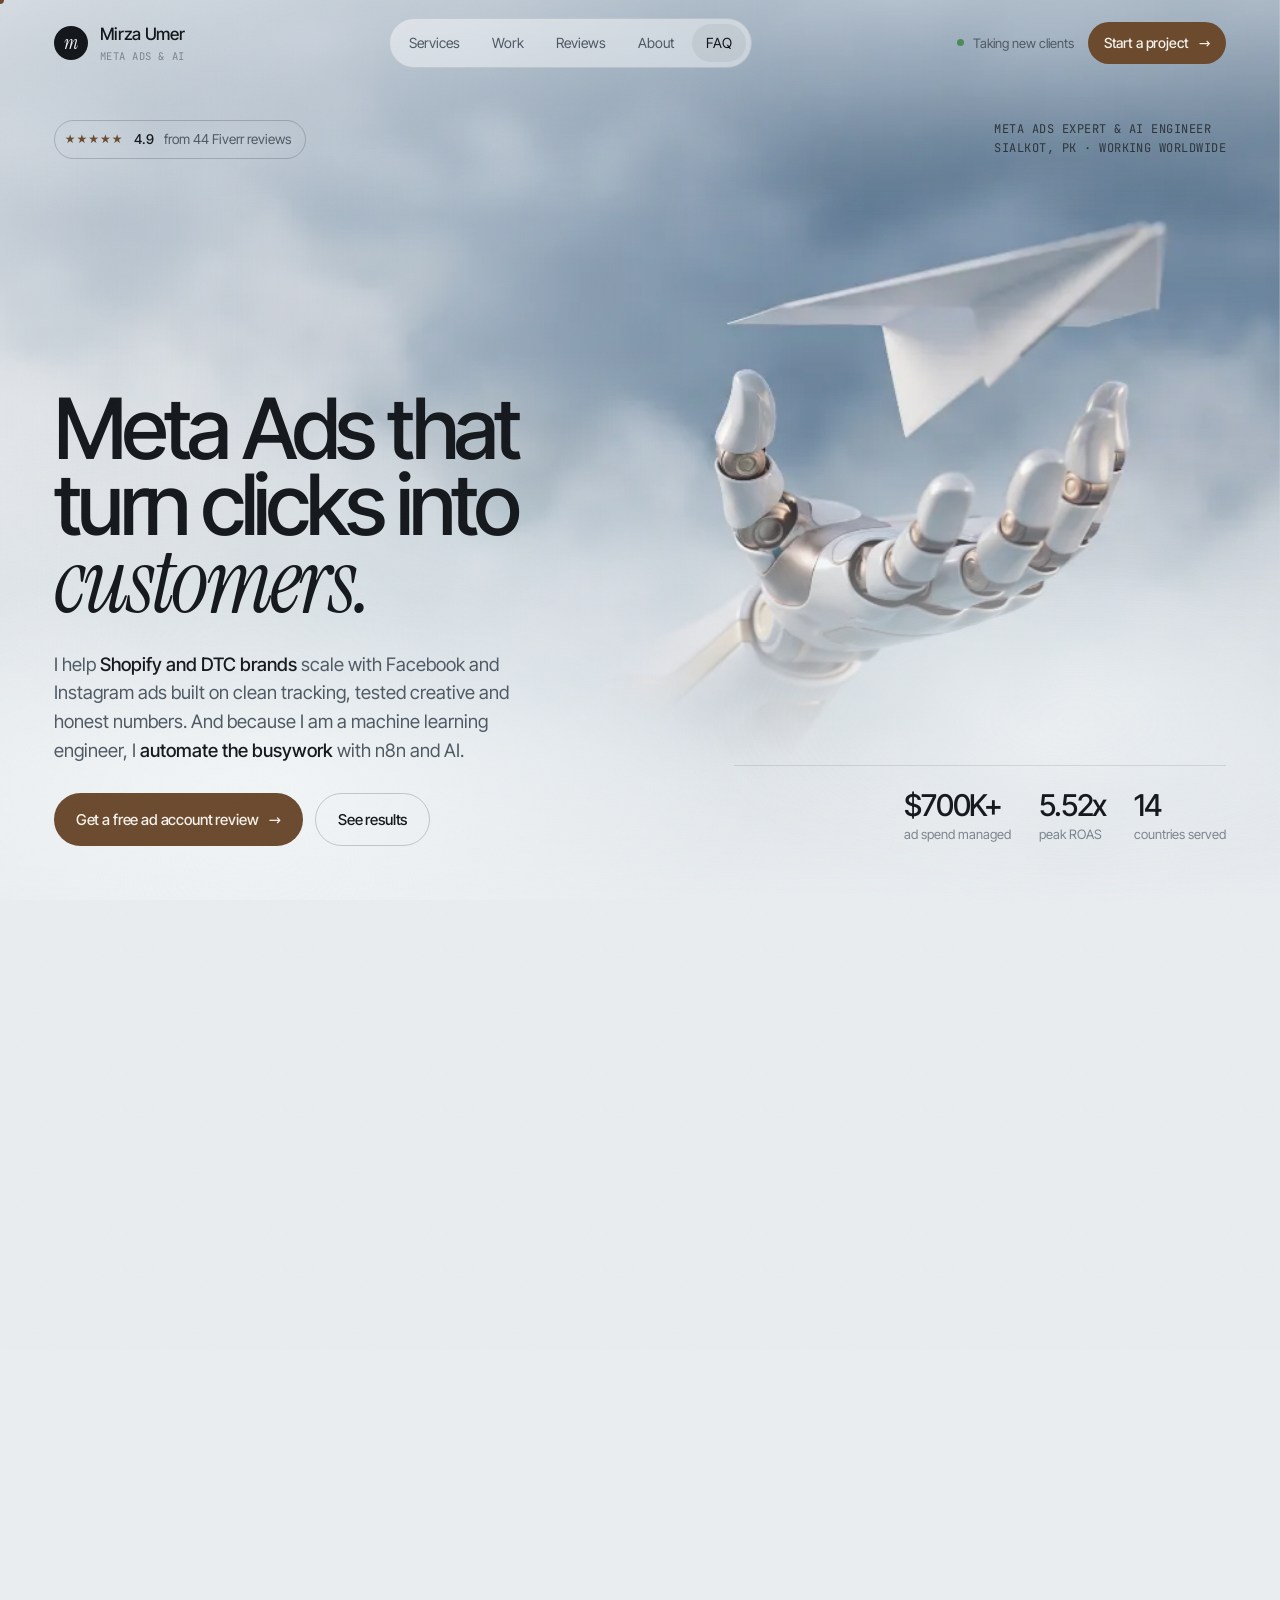
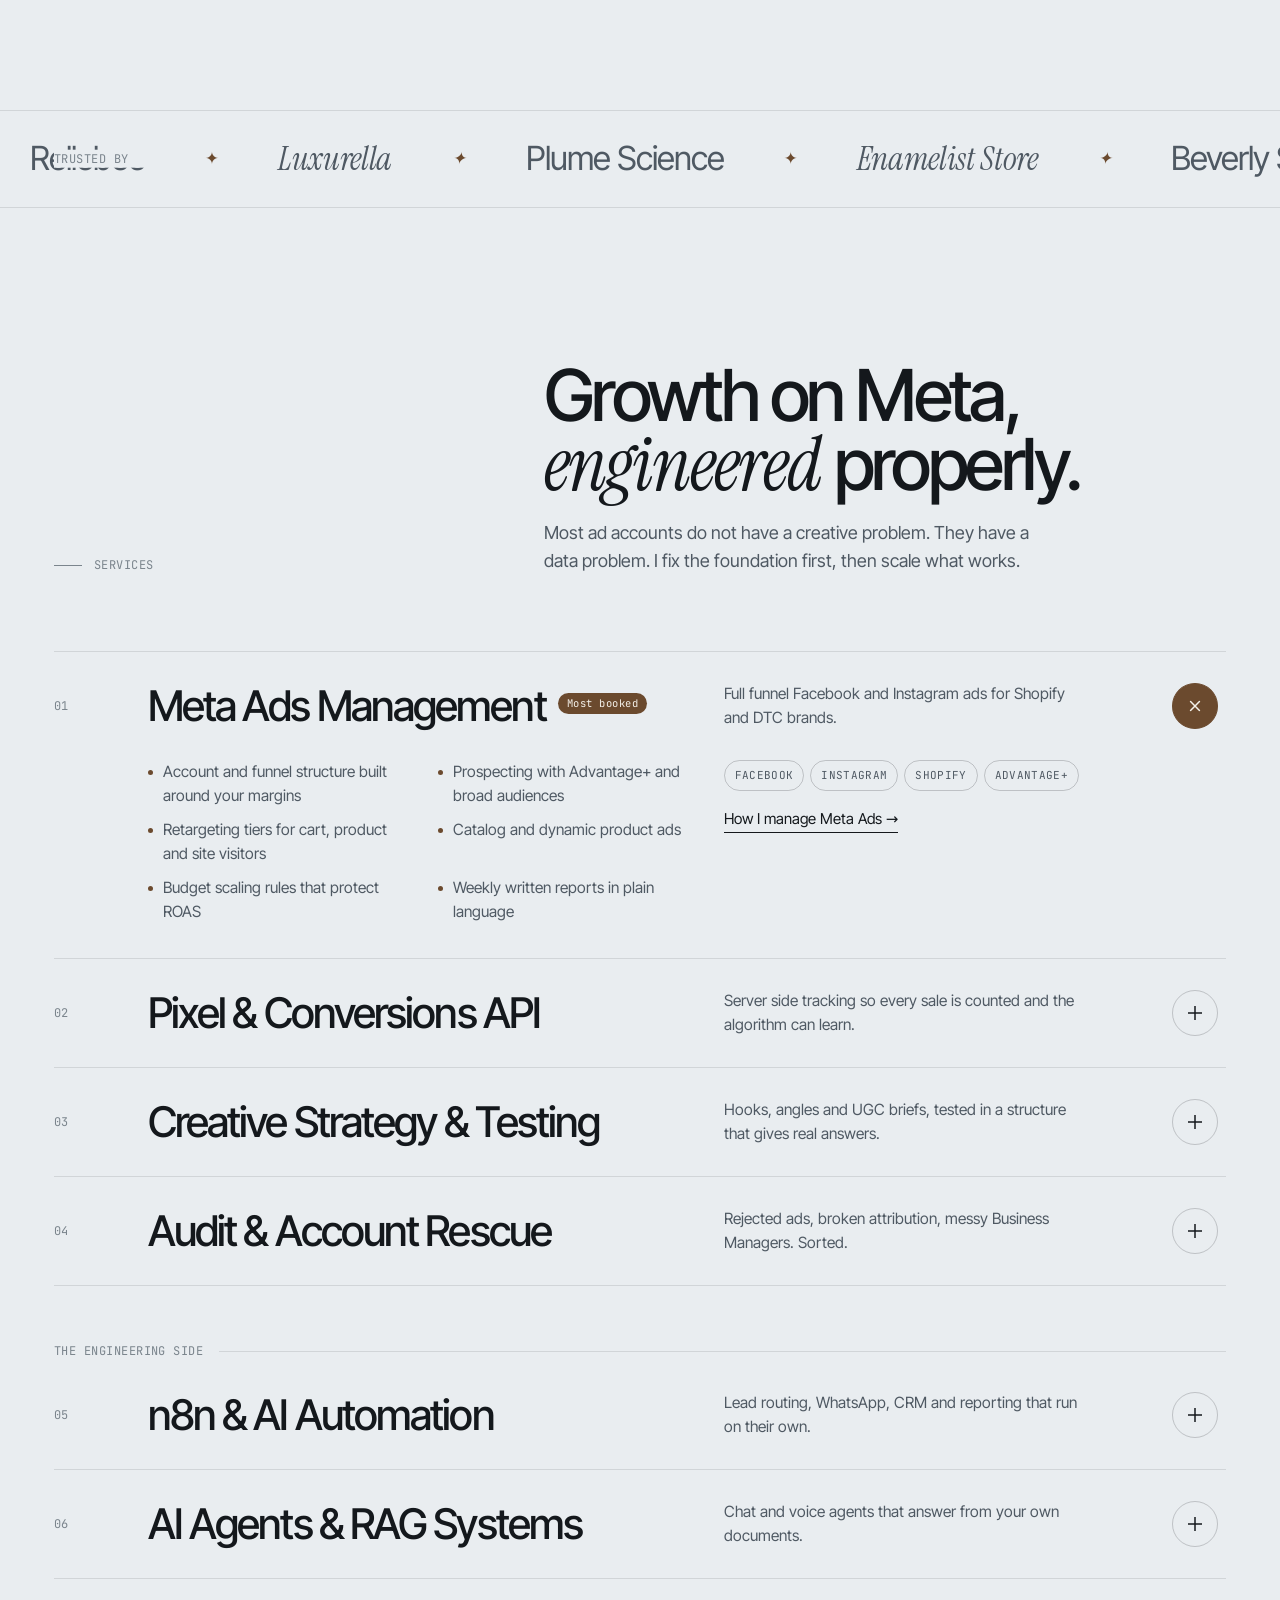
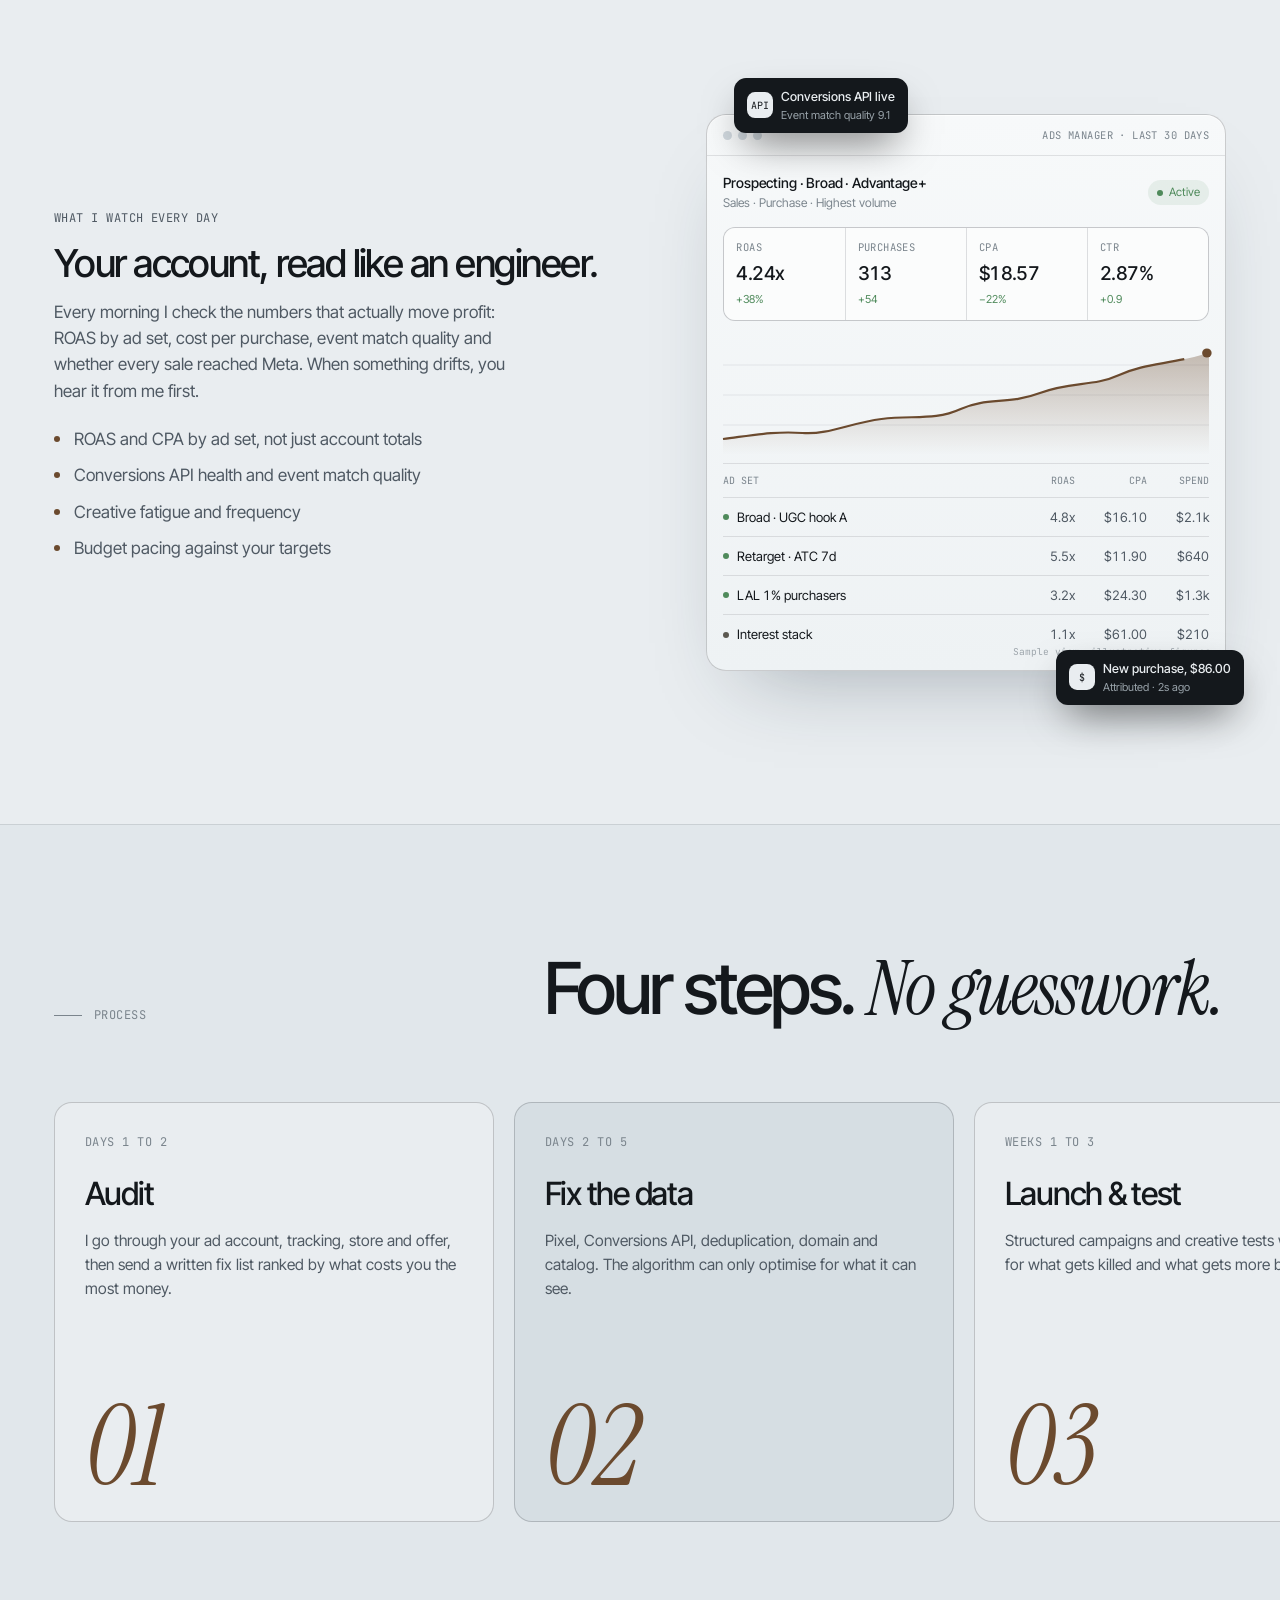
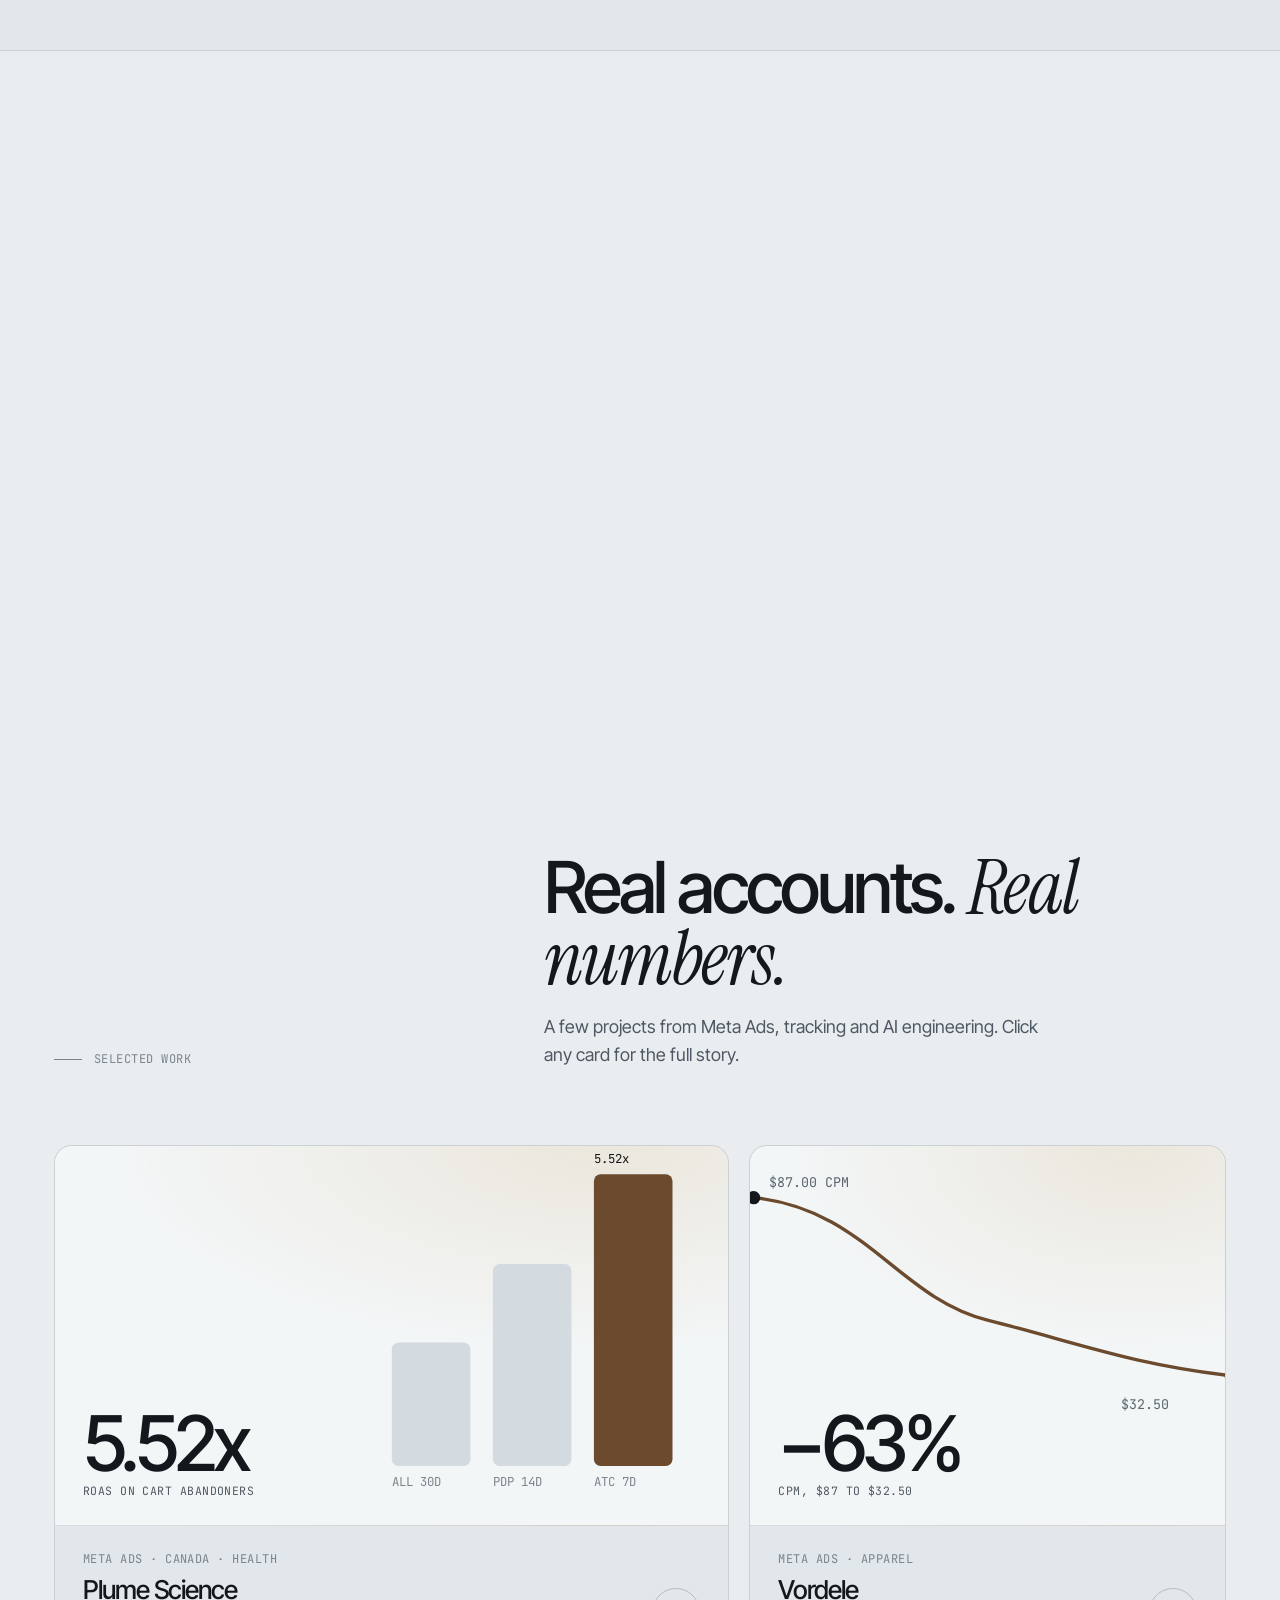
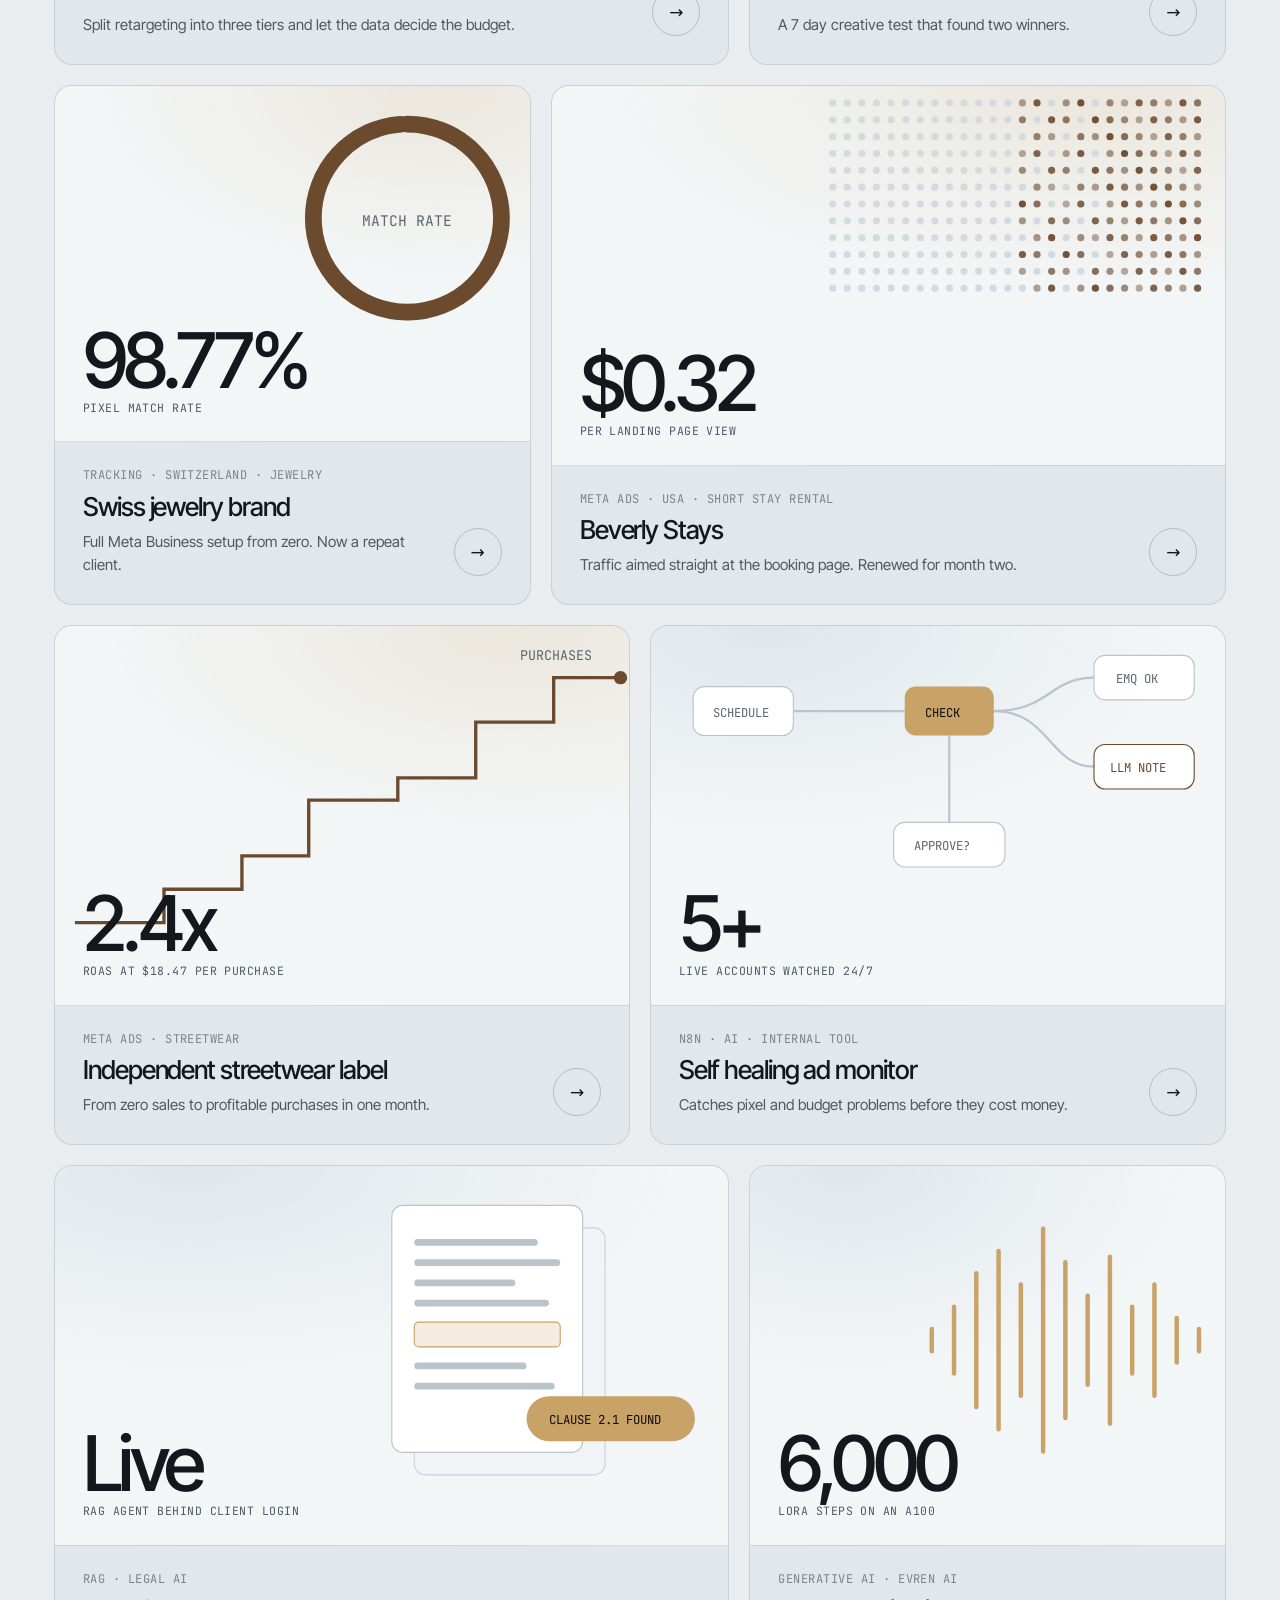
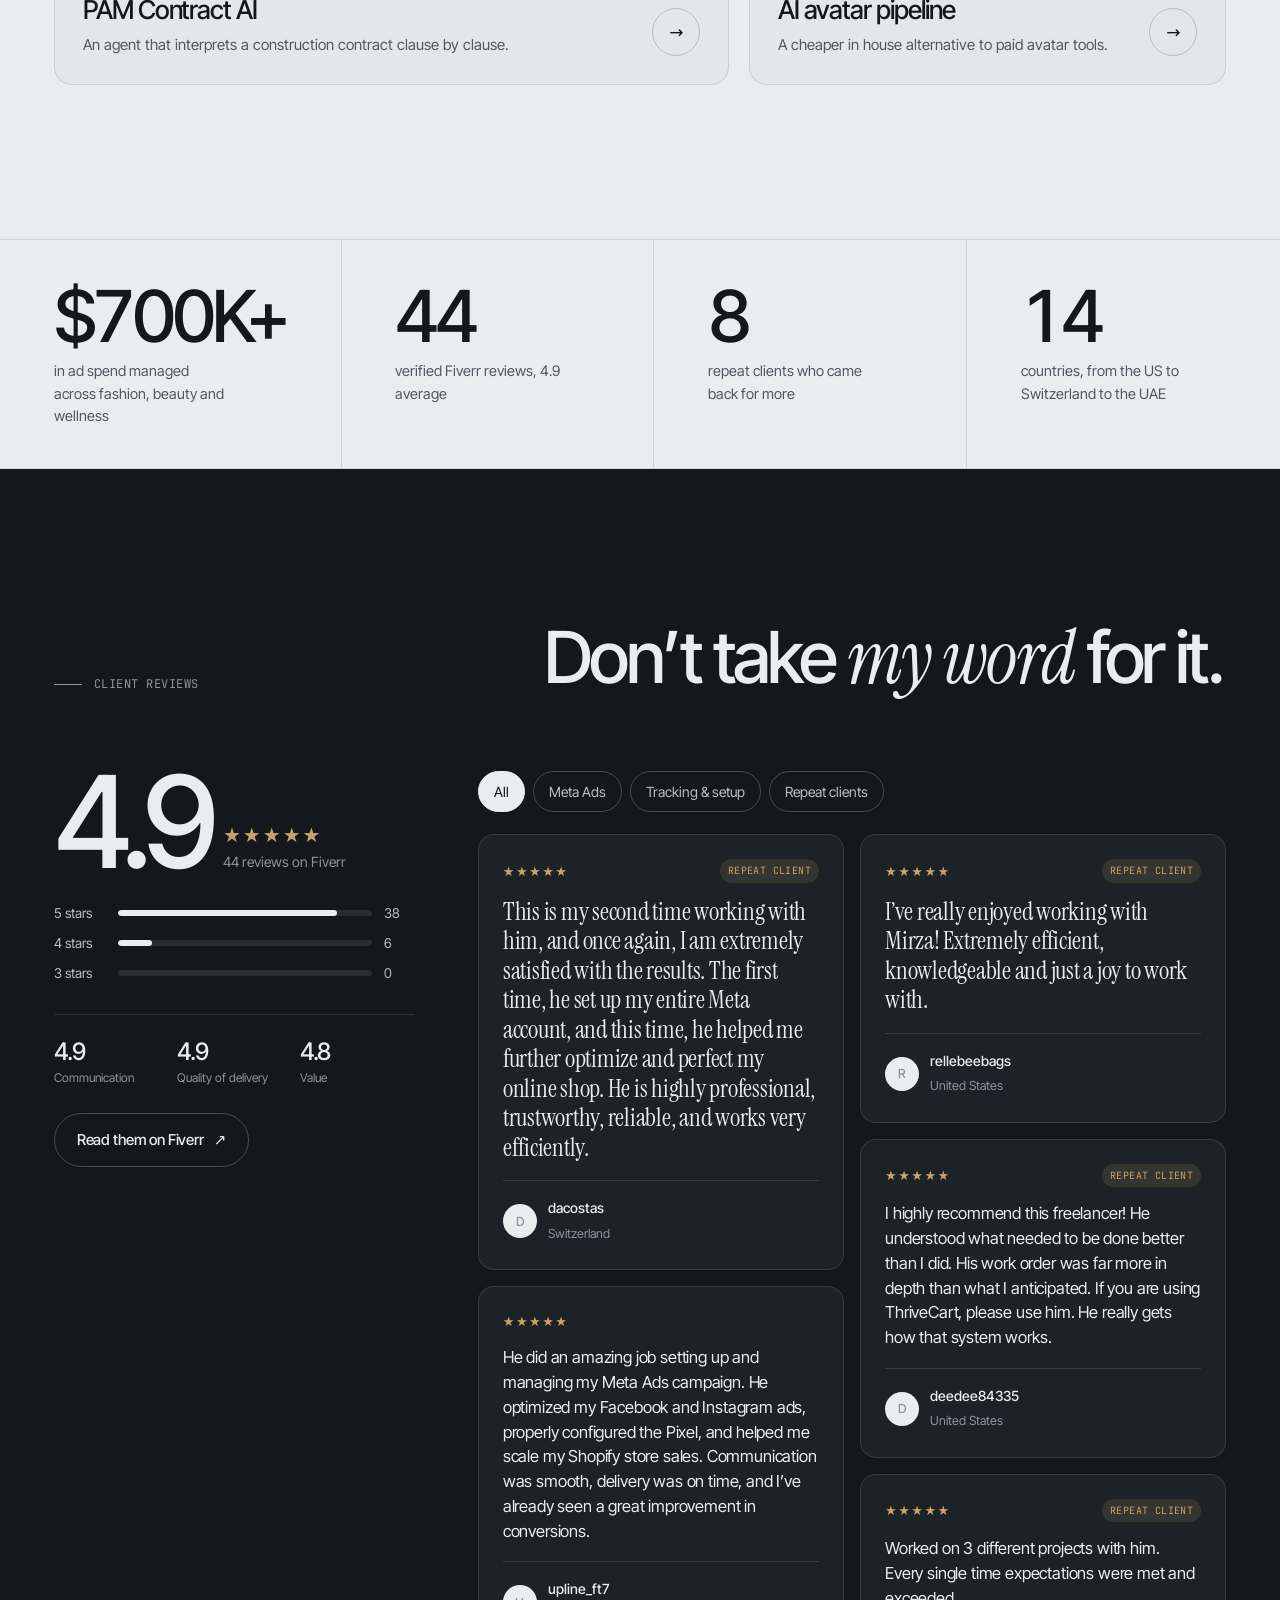
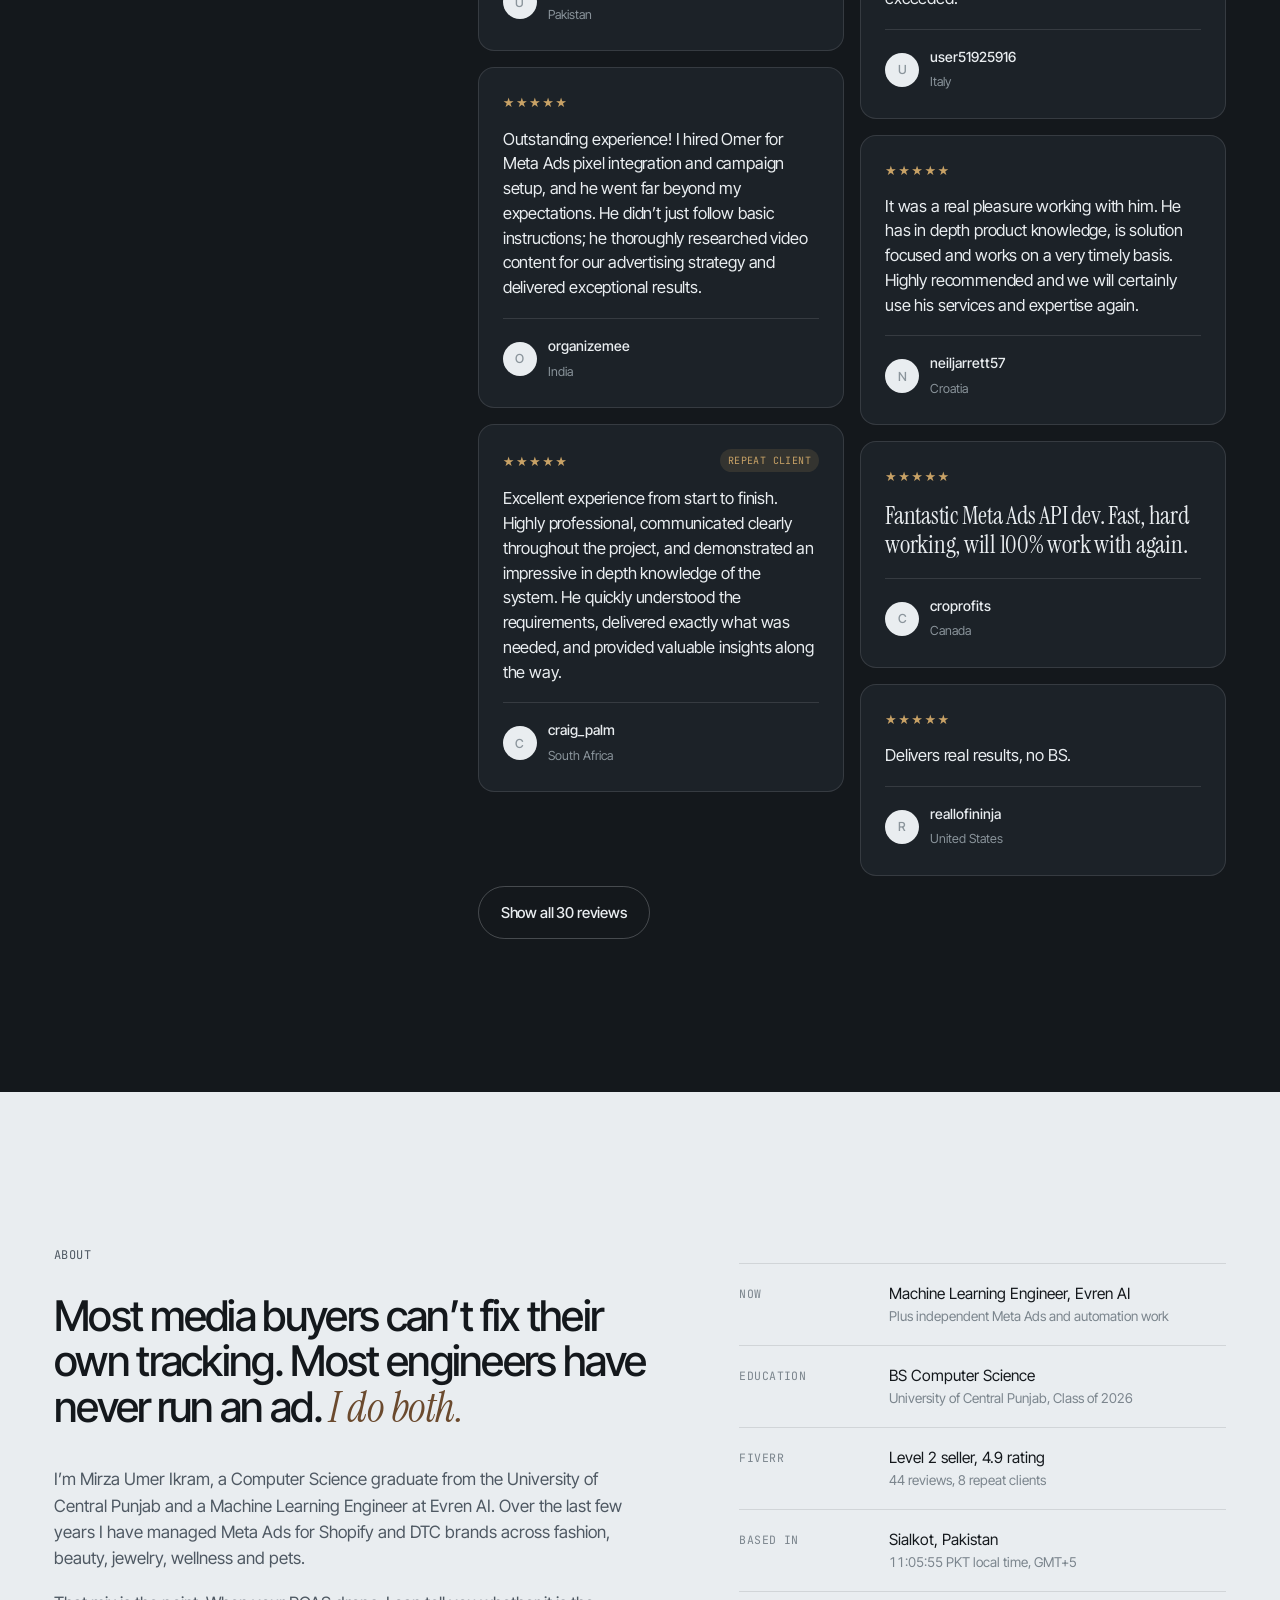
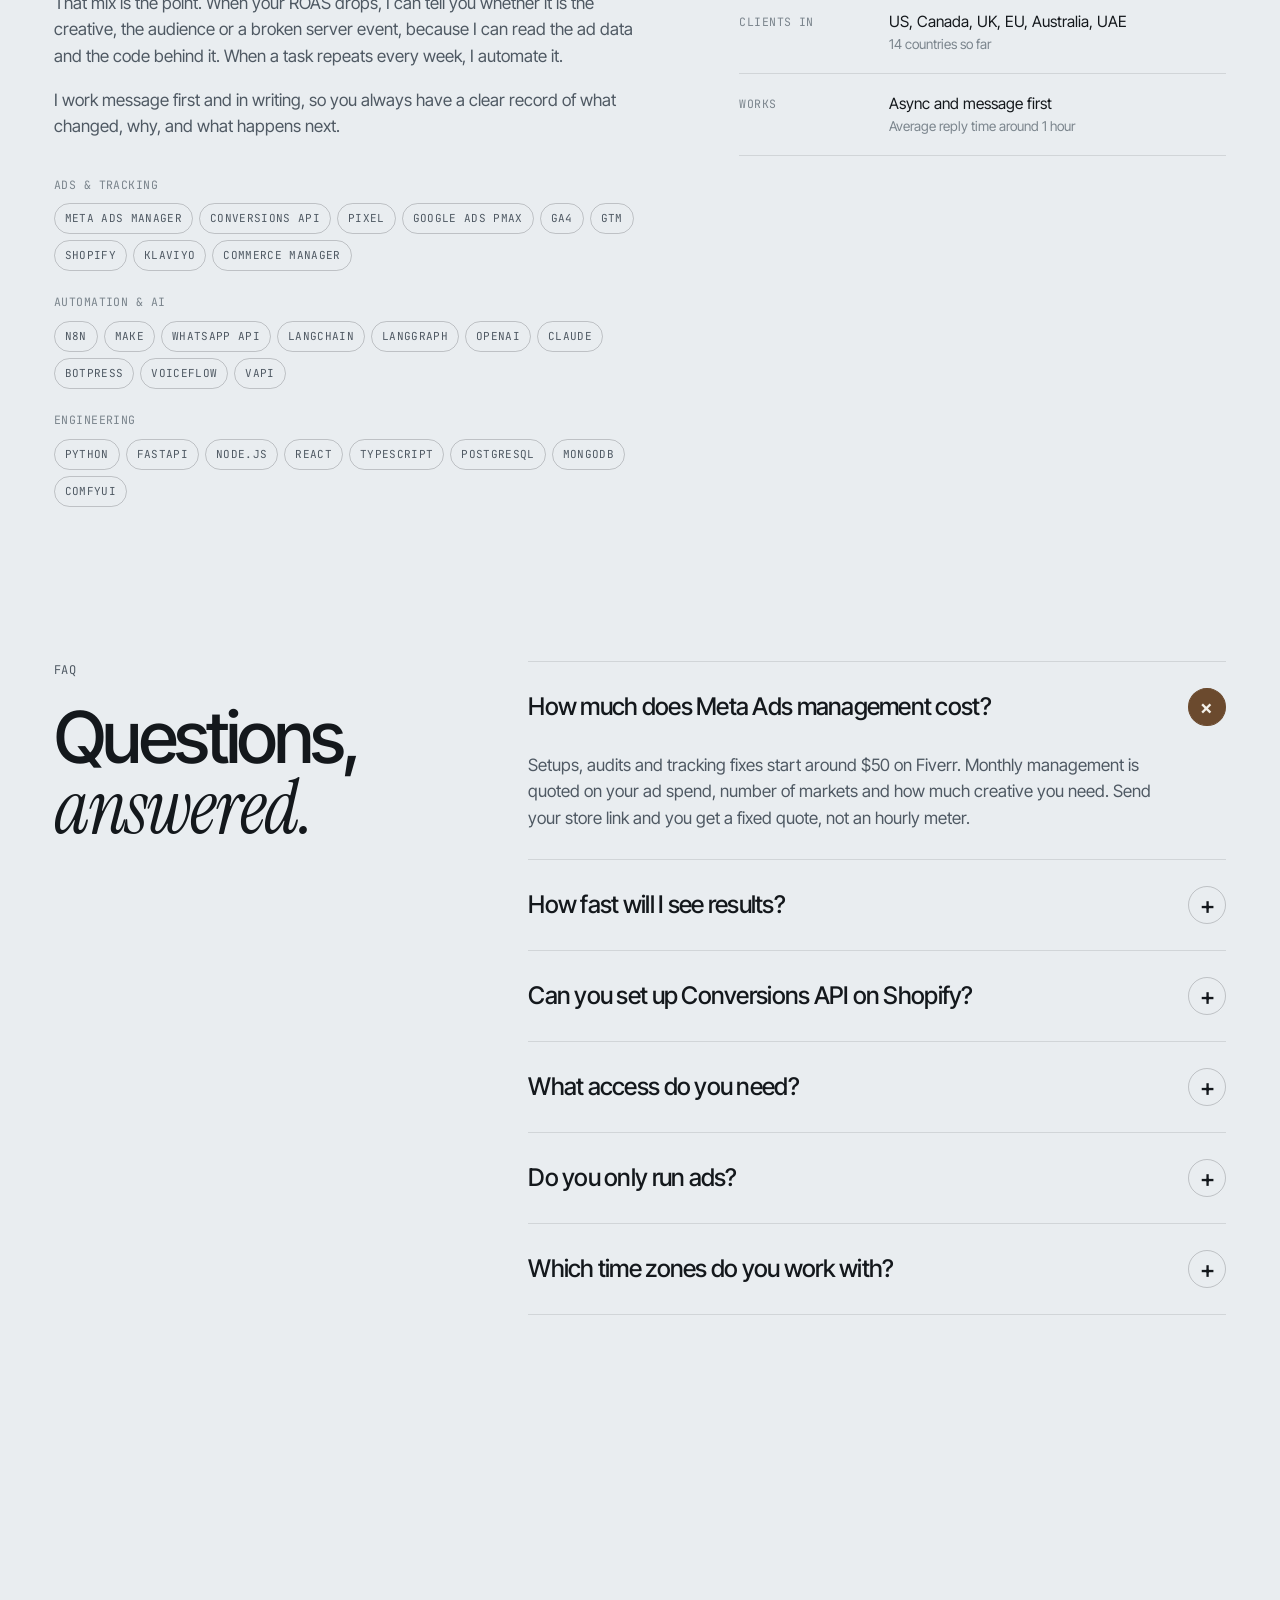
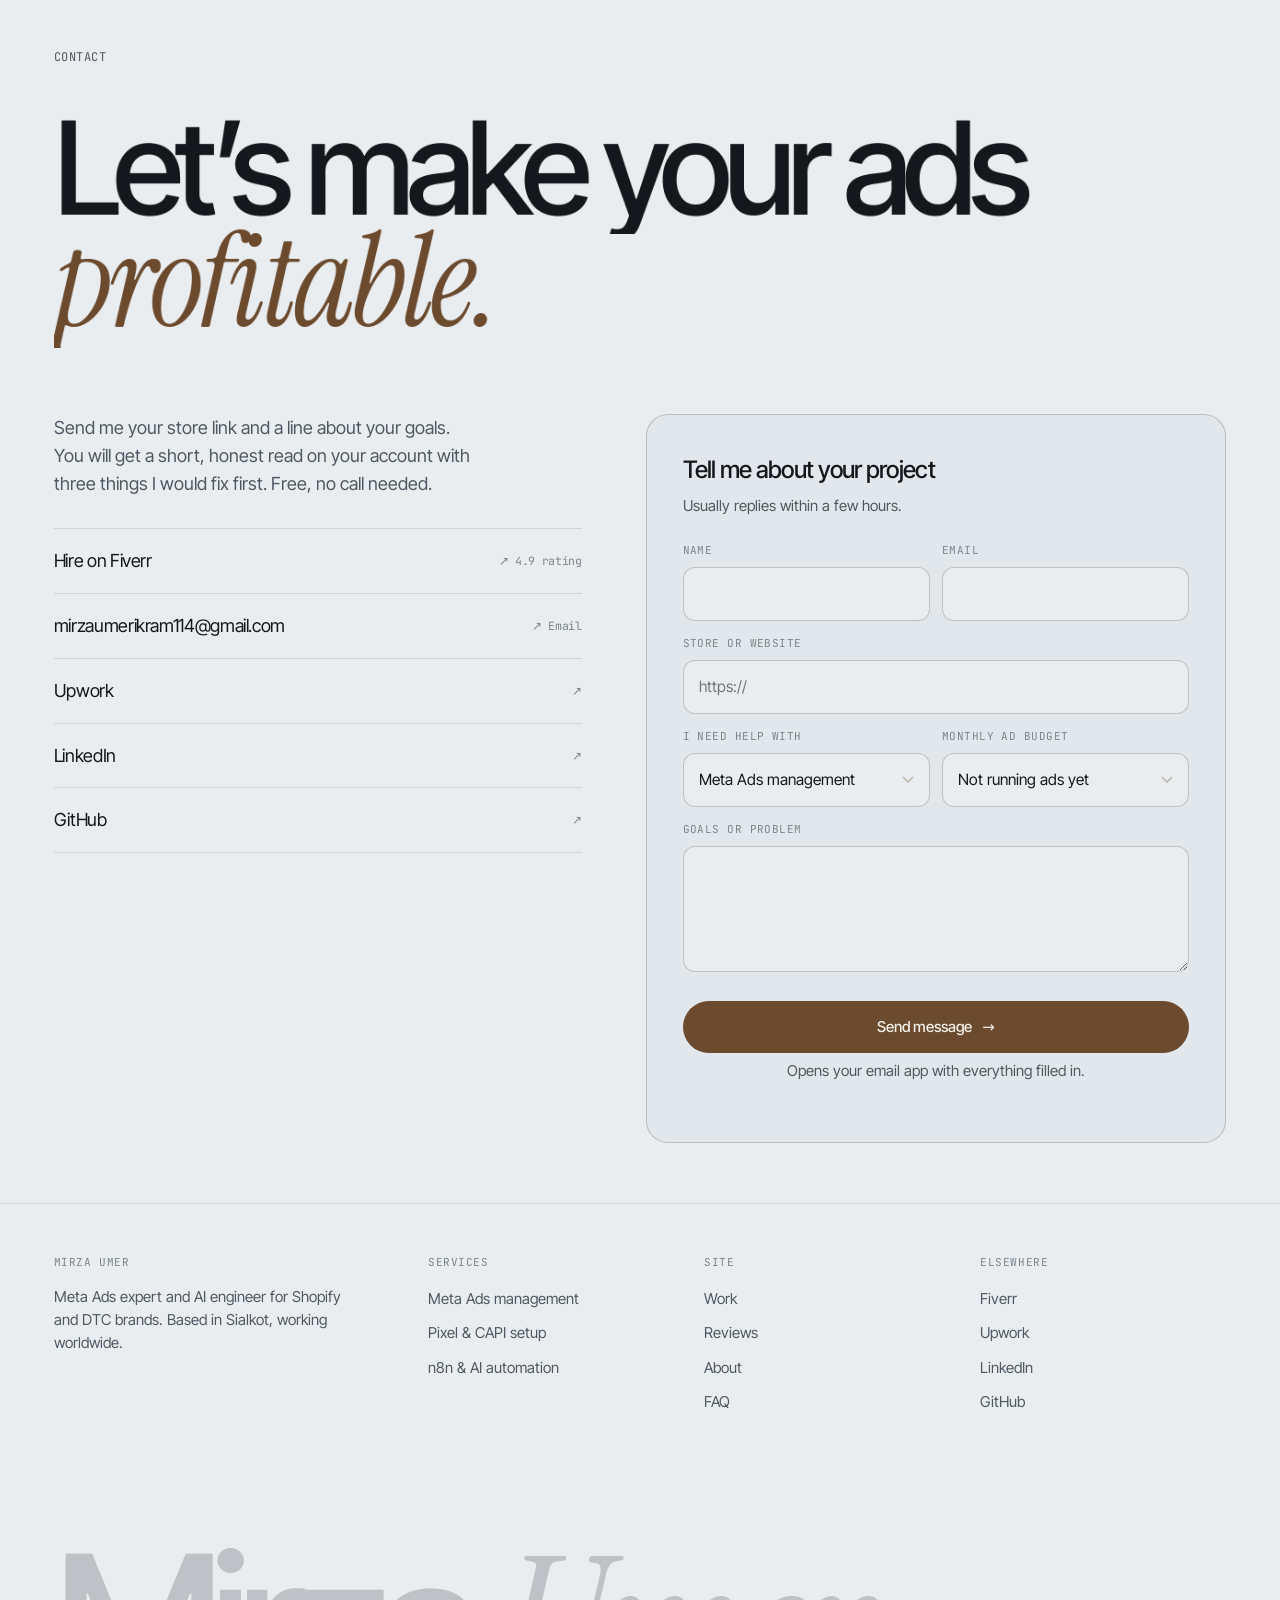
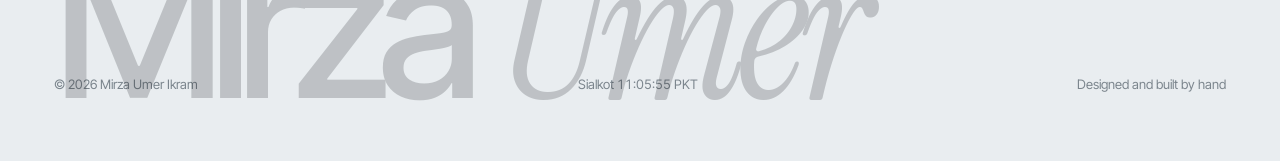
==== commit 12f25c52: "Add files via upload" ====
--- a/index.html
+++ b/index.html
@@ -8,8 +8,8 @@
 <link rel="canonical" href="https://mirzaumer.dev/">
 <meta name="robots" content="index, follow, max-image-preview:large, max-snippet:-1">
 <meta name="author" content="Mirza Umer Ikram">
-<meta name="theme-color" content="#0d0d0c">
-<meta name="color-scheme" content="dark">
+<meta name="theme-color" content="#e9edf0">
+<meta name="color-scheme" content="light">
 
 <meta property="og:type" content="website">
 <meta property="og:site_name" content="Mirza Umer">
@@ -30,6 +30,7 @@
 <link rel="apple-touch-icon" href="/assets/img/apple-touch-icon.png">
 <link rel="manifest" href="/site.webmanifest">
 <link rel="preload" href="/assets/fonts/inter-tight-latin-500-normal.woff2" as="font" type="font/woff2" crossorigin>
+<link rel="preload" as="image" href="/assets/img/hero.webp" imagesrcset="/assets/img/hero-1280.webp 1280w, /assets/img/hero.webp 2560w" imagesizes="100vw">
 <link rel="preload" href="/assets/fonts/instrument-serif-latin-400-italic.woff2" as="font" type="font/woff2" crossorigin>
 <link rel="stylesheet" href="/assets/css/site.css">
 <script>document.documentElement.classList.add('js');setTimeout(function(){if(!window.__siteReady)document.documentElement.classList.remove('js')},2500);</script>
@@ -100,7 +101,7 @@
   <div class="loader-count">000</div>
 </div>
 
-<div class="cursor" aria-hidden="true"><div class="cursor-ring"><span>View</span></div><div class="cursor-dot"></div></div>
+<div class="cursor" aria-hidden="true"><div class="cursor-dot"></div></div>
 
 <header class="nav">
   <a class="brand" href="/" aria-label="Mirza Umer, home">
@@ -139,61 +140,28 @@
 
 <!-- HERO -->
 <section class="hero" aria-labelledby="h1">
-  <div class="hero-glow"></div>
-  <div class="wrap">
+  <div class="hero-media"><img src="/assets/img/hero.webp" srcset="/assets/img/hero-1280.webp 1280w, /assets/img/hero.webp 2560w" sizes="100vw" width="2560" height="1429" alt="A robotic hand releasing a paper plane into the fog" fetchpriority="high"></div>
+  <div class="hero-wash"></div>
+  <div class="fog f1"></div><div class="fog f2"></div>
+  <div class="wrap hero-content">
     <div class="hero-top rv">
       <a class="kicker" href="#reviews"><span class="stars">&#9733;&#9733;&#9733;&#9733;&#9733;</span><b>4.9</b> from 44 Fiverr reviews</a>
       <span class="mono">Meta Ads expert &amp; AI engineer<br>Sialkot, PK &middot; Working worldwide</span>
     </div>
-    <div class="hero-grid">
-      <div>
-        <h1 class="h1" id="h1" data-split>Meta Ads that turn clicks into <span class="serif">customers.</span></h1>
-        <p class="hero-sub rv">I help <strong>Shopify and DTC brands</strong> scale with Facebook and Instagram ads that are built on clean tracking, tested creative and honest numbers. And because I am a machine learning engineer, I <strong>automate the busywork</strong> with n8n and AI.</p>
-        <div class="hero-ctas rv">
-          <a class="btn btn-primary" href="#contact" data-magnetic>Get a free ad account review <span class="arr">&rarr;</span></a>
-          <a class="btn btn-ghost" href="#work">See results</a>
+    <div>
+      <h1 class="h1" id="h1" data-split>Meta Ads that turn clicks into <span class="serif">customers.</span></h1>
+      <div class="hero-bottom">
+        <div>
+          <p class="hero-sub rv">I help <strong>Shopify and DTC brands</strong> scale with Facebook and Instagram ads built on clean tracking, tested creative and honest numbers. And because I am a machine learning engineer, I <strong>automate the busywork</strong> with n8n and AI.</p>
+          <div class="hero-ctas rv">
+            <a class="btn btn-primary" href="#contact" data-magnetic>Get a free ad account review <span class="arr">&rarr;</span></a>
+            <a class="btn btn-ghost" href="#work">See results</a>
+          </div>
         </div>
         <div class="hero-proof rv">
           <div class="proof"><b data-count="700" data-pre="$" data-suf="K+">$700K+</b><span>ad spend managed</span></div>
           <div class="proof"><b data-count="5.52" data-suf="x">5.52x</b><span>peak ROAS</span></div>
           <div class="proof"><b data-count="14">14</b><span>countries served</span></div>
-        </div>
-      </div>
-
-      <div class="panel-wrap" aria-hidden="true">
-        <div class="float-tag ft-1"><span class="ic">API</span><span>Conversions API live<small>Event match quality 9.1</small></span></div>
-        <div class="float-tag ft-2"><span class="ic">$</span><span>New purchase, $86.00<small>Attributed &middot; 2s ago</small></span></div>
-        <div class="panel">
-          <div class="panel-head"><div class="lights"><i></i><i></i><i></i></div><span class="mono">Ads Manager &middot; Last 30 days</span></div>
-          <div class="panel-body">
-            <div class="panel-camp">
-              <div><h4>Prospecting &middot; Broad &middot; Advantage+</h4><p>Sales &middot; Purchase &middot; Highest volume</p></div>
-              <span class="pill"><i></i>Active</span>
-            </div>
-            <div class="kpis">
-              <div class="kpi"><span>ROAS</span><b data-live="4.21" data-dec="2" data-suf="x" data-j="0.03">4.21x</b><em>+38%</em></div>
-              <div class="kpi"><span>Purchases</span><b data-live="312" data-dec="0" data-j="0.01">312</b><em>+54</em></div>
-              <div class="kpi"><span>CPA</span><b data-live="18.4" data-dec="2" data-pre="$" data-j="0.03">$18.40</b><em>&minus;22%</em></div>
-              <div class="kpi"><span>CTR</span><b data-live="2.86" data-dec="2" data-suf="%" data-j="0.04">2.86%</b><em>+0.9</em></div>
-            </div>
-            <div class="chart">
-              <svg viewBox="0 0 460 120" preserveAspectRatio="none">
-                <defs><linearGradient id="ga" x1="0" x2="0" y1="0" y2="1"><stop offset="0" stop-color="#ff5a1f" stop-opacity=".35"/><stop offset="1" stop-color="#ff5a1f" stop-opacity="0"/></linearGradient></defs>
-                <g class="grid"><line x1="0" x2="460" y1="30" y2="30"/><line x1="0" x2="460" y1="60" y2="60"/><line x1="0" x2="460" y1="90" y2="90"/></g>
-                <path id="chartArea" d="M0 104 C30 100 50 96 75 98 S120 88 150 84 S200 86 225 74 S270 70 300 58 S350 52 375 40 S420 30 460 18 L460 120 L0 120Z" fill="url(#ga)"/>
-                <path id="chartLine" d="M0 104 C30 100 50 96 75 98 S120 88 150 84 S200 86 225 74 S270 70 300 58 S350 52 375 40 S420 30 460 18" fill="none" stroke="#ff5a1f" stroke-width="2.2" vector-effect="non-scaling-stroke"/>
-                <circle id="chartDot" cx="458" cy="18" r="4.5" fill="#ff5a1f"/>
-              </svg>
-            </div>
-            <div class="rows">
-              <div class="row h"><span class="n">Ad set</span><span>ROAS</span><span>CPA</span><span>Spend</span></div>
-              <div class="row"><span class="n"><i></i>Broad &middot; UGC hook A</span><span>4.8x</span><span>$16.10</span><span>$2.1k</span></div>
-              <div class="row"><span class="n"><i></i>Retarget &middot; ATC 7d</span><span>5.5x</span><span>$11.90</span><span>$640</span></div>
-              <div class="row"><span class="n"><i></i>LAL 1% purchasers</span><span>3.2x</span><span>$24.30</span><span>$1.3k</span></div>
-              <div class="row"><span class="n"><i class="off"></i>Interest stack</span><span>1.1x</span><span>$61.00</span><span>$210</span></div>
-            </div>
-          </div>
-          <span class="panel-cap">Sample view, illustrative figures</span>
         </div>
       </div>
     </div>
@@ -343,6 +311,51 @@
         </div></div></div>
       </div>
     </div>
+
+    <div class="acct">
+      <div class="acct-copy rv">
+        <span class="mono muted">What I watch every day</span>
+        <h3>Your account, read like an engineer.</h3>
+        <p>Every morning I check the numbers that actually move profit: ROAS by ad set, cost per purchase, event match quality and whether every sale reached Meta. When something drifts, you hear it from me first.</p>
+        <ul class="acct-list"><li>ROAS and CPA by ad set, not just account totals</li><li>Conversions API health and event match quality</li><li>Creative fatigue and frequency</li><li>Budget pacing against your targets</li></ul>
+      </div>
+      <div class="panel-wrap" aria-hidden="true">
+        <div class="float-tag ft-1"><span class="ic">API</span><span>Conversions API live<small>Event match quality 9.1</small></span></div>
+        <div class="float-tag ft-2"><span class="ic">$</span><span>New purchase, $86.00<small>Attributed &middot; 2s ago</small></span></div>
+        <div class="panel">
+          <div class="panel-head"><div class="lights"><i></i><i></i><i></i></div><span class="mono">Ads Manager &middot; Last 30 days</span></div>
+          <div class="panel-body">
+            <div class="panel-camp">
+              <div><h4>Prospecting &middot; Broad &middot; Advantage+</h4><p>Sales &middot; Purchase &middot; Highest volume</p></div>
+              <span class="pill"><i></i>Active</span>
+            </div>
+            <div class="kpis">
+              <div class="kpi"><span>ROAS</span><b data-live="4.21" data-dec="2" data-suf="x" data-j="0.03">4.21x</b><em>+38%</em></div>
+              <div class="kpi"><span>Purchases</span><b data-live="312" data-dec="0" data-j="0.01">312</b><em>+54</em></div>
+              <div class="kpi"><span>CPA</span><b data-live="18.4" data-dec="2" data-pre="$" data-j="0.03">$18.40</b><em>&minus;22%</em></div>
+              <div class="kpi"><span>CTR</span><b data-live="2.86" data-dec="2" data-suf="%" data-j="0.04">2.86%</b><em>+0.9</em></div>
+            </div>
+            <div class="chart">
+              <svg viewBox="0 0 460 120" preserveAspectRatio="none">
+                <defs><linearGradient id="ga" x1="0" x2="0" y1="0" y2="1"><stop offset="0" stop-color="#6b4a2e" stop-opacity=".35"/><stop offset="1" stop-color="#6b4a2e" stop-opacity="0"/></linearGradient></defs>
+                <g class="grid"><line x1="0" x2="460" y1="30" y2="30"/><line x1="0" x2="460" y1="60" y2="60"/><line x1="0" x2="460" y1="90" y2="90"/></g>
+                <path id="chartArea" d="M0 104 C30 100 50 96 75 98 S120 88 150 84 S200 86 225 74 S270 70 300 58 S350 52 375 40 S420 30 460 18 L460 120 L0 120Z" fill="url(#ga)"/>
+                <path id="chartLine" d="M0 104 C30 100 50 96 75 98 S120 88 150 84 S200 86 225 74 S270 70 300 58 S350 52 375 40 S420 30 460 18" fill="none" stroke="#6b4a2e" stroke-width="2.2" vector-effect="non-scaling-stroke"/>
+                <circle id="chartDot" cx="458" cy="18" r="4.5" fill="#6b4a2e"/>
+              </svg>
+            </div>
+            <div class="rows">
+              <div class="row h"><span class="n">Ad set</span><span>ROAS</span><span>CPA</span><span>Spend</span></div>
+              <div class="row"><span class="n"><i></i>Broad &middot; UGC hook A</span><span>4.8x</span><span>$16.10</span><span>$2.1k</span></div>
+              <div class="row"><span class="n"><i></i>Retarget &middot; ATC 7d</span><span>5.5x</span><span>$11.90</span><span>$640</span></div>
+              <div class="row"><span class="n"><i></i>LAL 1% purchasers</span><span>3.2x</span><span>$24.30</span><span>$1.3k</span></div>
+              <div class="row"><span class="n"><i class="off"></i>Interest stack</span><span>1.1x</span><span>$61.00</span><span>$210</span></div>
+            </div>
+          </div>
+          <span class="panel-cap">Sample view, illustrative figures</span>
+        </div>
+      </div>
+    </div>
   </div>
 </section>
 
@@ -378,12 +391,12 @@
       <article class="case wide rv" tabindex="0" role="button" data-cursor="Read" aria-label="Plume Science case study">
         <div class="case-vis">
           <svg viewBox="0 0 600 340" preserveAspectRatio="xMidYMid slice" aria-hidden="true">
-            <g font-family="JetBrains Mono, monospace" font-size="11" fill="#7d7970">
-              <rect x="300" y="190" width="70" height="110" rx="6" fill="#262622"/>
-              <rect x="390" y="120" width="70" height="180" rx="6" fill="#262622"/>
-              <rect x="480" y="40" width="70" height="260" rx="6" fill="#ff5a1f"/>
+            <g font-family="JetBrains Mono, monospace" font-size="11" fill="#7b858d">
+              <rect x="300" y="190" width="70" height="110" rx="6" fill="#d3dbe0"/>
+              <rect x="390" y="120" width="70" height="180" rx="6" fill="#d3dbe0"/>
+              <rect x="480" y="40" width="70" height="260" rx="6" fill="#6b4a2e"/>
               <text x="300" y="318">ALL 30D</text><text x="390" y="318">PDP 14D</text><text x="480" y="318">ATC 7D</text>
-              <text x="480" y="30" fill="#f1ede5">5.52x</text>
+              <text x="480" y="30" fill="#14181c">5.52x</text>
             </g>
           </svg>
           <div class="case-metric"><b>5.52x</b><span>ROAS on cart abandoners</span></div>
@@ -402,9 +415,9 @@
       <article class="case narrow rv" tabindex="0" role="button" data-cursor="Read" aria-label="Vordele case study">
         <div class="case-vis">
           <svg viewBox="0 0 500 340" preserveAspectRatio="xMidYMid slice" aria-hidden="true">
-            <path d="M40 60 C140 70 170 150 250 170 S380 210 470 220" fill="none" stroke="#ff5a1f" stroke-width="3"/>
-            <circle cx="40" cy="60" r="6" fill="#f1ede5"/><circle cx="470" cy="220" r="7" fill="#ff5a1f"/>
-            <g font-family="JetBrains Mono, monospace" font-size="12" fill="#b9b4aa"><text x="54" y="50">$87.00 CPM</text><text x="370" y="250">$32.50</text></g>
+            <path d="M40 60 C140 70 170 150 250 170 S380 210 470 220" fill="none" stroke="#6b4a2e" stroke-width="3"/>
+            <circle cx="40" cy="60" r="6" fill="#14181c"/><circle cx="470" cy="220" r="7" fill="#6b4a2e"/>
+            <g font-family="JetBrains Mono, monospace" font-size="12" fill="#5b6670"><text x="54" y="50">$87.00 CPM</text><text x="370" y="250">$32.50</text></g>
           </svg>
           <div class="case-metric"><b>&minus;63%</b><span>CPM, $87 to $32.50</span></div>
         </div>
@@ -422,9 +435,9 @@
       <article class="case narrow rv" tabindex="0" role="button" data-cursor="Read" aria-label="Swiss jewelry brand case study">
         <div class="case-vis">
           <svg viewBox="0 0 500 340" preserveAspectRatio="xMidYMid slice" aria-hidden="true">
-            <circle cx="360" cy="140" r="90" fill="none" stroke="#262622" stroke-width="16"/>
-            <circle cx="360" cy="140" r="90" fill="none" stroke="#ff5a1f" stroke-width="16" stroke-linecap="round" stroke-dasharray="558 565" transform="rotate(-90 360 140)"/>
-            <text x="360" y="148" text-anchor="middle" font-family="JetBrains Mono, monospace" font-size="14" fill="#b9b4aa">MATCH RATE</text>
+            <circle cx="360" cy="140" r="90" fill="none" stroke="#d3dbe0" stroke-width="16"/>
+            <circle cx="360" cy="140" r="90" fill="none" stroke="#6b4a2e" stroke-width="16" stroke-linecap="round" stroke-dasharray="558 565" transform="rotate(-90 360 140)"/>
+            <text x="360" y="148" text-anchor="middle" font-family="JetBrains Mono, monospace" font-size="14" fill="#5b6670">MATCH RATE</text>
           </svg>
           <div class="case-metric"><b>98.77%</b><span>pixel match rate</span></div>
         </div>
@@ -442,7 +455,7 @@
       <article class="case wide rv" tabindex="0" role="button" data-cursor="Read" aria-label="Beverly Stays case study">
         <div class="case-vis">
           <svg viewBox="0 0 600 340" preserveAspectRatio="xMidYMid slice" aria-hidden="true" id="dotsSvg">
-            <g fill="#2a2a26">
+            <g fill="#d3dbe0">
               <!-- dots grid generated statically -->
               <g id="dg"></g>
             </g>
@@ -463,9 +476,9 @@
       <article class="case rv" tabindex="0" role="button" data-cursor="Read" aria-label="Streetwear brand case study">
         <div class="case-vis">
           <svg viewBox="0 0 560 340" preserveAspectRatio="xMidYMid slice" aria-hidden="true">
-            <path d="M40 280 H120 V250 H190 V220 H250 V170 H330 V150 H400 V100 H470 V60 H530" fill="none" stroke="#ff5a1f" stroke-width="3"/>
-            <g fill="#ff5a1f"><circle cx="530" cy="60" r="6"/></g>
-            <text x="440" y="44" font-family="JetBrains Mono, monospace" font-size="12" fill="#b9b4aa">PURCHASES</text>
+            <path d="M40 280 H120 V250 H190 V220 H250 V170 H330 V150 H400 V100 H470 V60 H530" fill="none" stroke="#6b4a2e" stroke-width="3"/>
+            <g fill="#6b4a2e"><circle cx="530" cy="60" r="6"/></g>
+            <text x="440" y="44" font-family="JetBrains Mono, monospace" font-size="12" fill="#5b6670">PURCHASES</text>
           </svg>
           <div class="case-metric"><b>2.4x</b><span>ROAS at $18.47 per purchase</span></div>
         </div>
@@ -483,13 +496,13 @@
       <article class="case case-ai rv" tabindex="0" role="button" data-cursor="Read" aria-label="Self healing ad monitor case study">
         <div class="case-vis">
           <svg viewBox="0 0 560 340" preserveAspectRatio="xMidYMid slice" aria-hidden="true">
-            <g fill="none" stroke="#3a3a34" stroke-width="2"><path d="M150 90 H250"/><path d="M330 90 C380 90 380 60 420 60"/><path d="M330 90 C380 90 380 140 420 140"/><path d="M290 112 V190"/></g>
+            <g fill="none" stroke="#b9c4cb" stroke-width="2"><path d="M150 90 H250"/><path d="M330 90 C380 90 380 60 420 60"/><path d="M330 90 C380 90 380 140 420 140"/><path d="M290 112 V190"/></g>
             <g font-family="JetBrains Mono, monospace" font-size="11">
-              <rect x="60" y="68" width="90" height="44" rx="10" fill="#1e1e1b" stroke="#3a3a34"/><text x="78" y="95" fill="#b9b4aa">SCHEDULE</text>
-              <rect x="250" y="68" width="80" height="44" rx="10" fill="#9fe870"/><text x="268" y="95" fill="#0d0d0c">CHECK</text>
-              <rect x="420" y="40" width="90" height="40" rx="10" fill="#1e1e1b" stroke="#3a3a34"/><text x="440" y="65" fill="#b9b4aa">EMQ OK</text>
-              <rect x="420" y="120" width="90" height="40" rx="10" fill="#1e1e1b" stroke="#ff5a1f"/><text x="434" y="145" fill="#ff5a1f">LLM NOTE</text>
-              <rect x="240" y="190" width="100" height="40" rx="10" fill="#1e1e1b" stroke="#3a3a34"/><text x="258" y="215" fill="#b9b4aa">APPROVE?</text>
+              <rect x="60" y="68" width="90" height="44" rx="10" fill="#ffffff" stroke="#b9c4cb"/><text x="78" y="95" fill="#5b6670">SCHEDULE</text>
+              <rect x="250" y="68" width="80" height="44" rx="10" fill="#c8a266"/><text x="268" y="95" fill="#0d0d0c">CHECK</text>
+              <rect x="420" y="40" width="90" height="40" rx="10" fill="#ffffff" stroke="#b9c4cb"/><text x="440" y="65" fill="#5b6670">EMQ OK</text>
+              <rect x="420" y="120" width="90" height="40" rx="10" fill="#ffffff" stroke="#6b4a2e"/><text x="434" y="145" fill="#6b4a2e">LLM NOTE</text>
+              <rect x="240" y="190" width="100" height="40" rx="10" fill="#ffffff" stroke="#b9c4cb"/><text x="258" y="215" fill="#5b6670">APPROVE?</text>
             </g>
           </svg>
           <div class="case-metric"><b>5+</b><span>live accounts watched 24/7</span></div>
@@ -509,12 +522,12 @@
         <div class="case-vis">
           <svg viewBox="0 0 600 340" preserveAspectRatio="xMidYMid slice" aria-hidden="true">
             <g transform="translate(300 50)">
-              <rect x="20" y="20" width="170" height="220" rx="10" fill="#1a1a17" stroke="#33332e"/>
-              <rect x="0" y="0" width="170" height="220" rx="10" fill="#1e1e1b" stroke="#3a3a34"/>
-              <g fill="#3a3a34"><rect x="20" y="30" width="110" height="6" rx="3"/><rect x="20" y="48" width="130" height="6" rx="3"/><rect x="20" y="66" width="90" height="6" rx="3"/><rect x="20" y="84" width="120" height="6" rx="3"/></g>
-              <rect x="20" y="104" width="130" height="22" rx="4" fill="rgba(159,232,112,.18)" stroke="#9fe870"/>
-              <g fill="#3a3a34"><rect x="20" y="140" width="100" height="6" rx="3"/><rect x="20" y="158" width="125" height="6" rx="3"/></g>
-              <rect x="120" y="170" width="150" height="40" rx="20" fill="#9fe870"/>
+              <rect x="20" y="20" width="170" height="220" rx="10" fill="#f1f4f6" stroke="#c9d2d8"/>
+              <rect x="0" y="0" width="170" height="220" rx="10" fill="#ffffff" stroke="#b9c4cb"/>
+              <g fill="#b9c4cb"><rect x="20" y="30" width="110" height="6" rx="3"/><rect x="20" y="48" width="130" height="6" rx="3"/><rect x="20" y="66" width="90" height="6" rx="3"/><rect x="20" y="84" width="120" height="6" rx="3"/></g>
+              <rect x="20" y="104" width="130" height="22" rx="4" fill="rgba(200,162,102,.2)" stroke="#c8a266"/>
+              <g fill="#b9c4cb"><rect x="20" y="140" width="100" height="6" rx="3"/><rect x="20" y="158" width="125" height="6" rx="3"/></g>
+              <rect x="120" y="170" width="150" height="40" rx="20" fill="#c8a266"/>
               <text x="140" y="195" font-family="JetBrains Mono, monospace" font-size="11" fill="#0d0d0c">CLAUSE 2.1 FOUND</text>
             </g>
           </svg>
@@ -534,7 +547,7 @@
       <article class="case narrow case-ai rv" tabindex="0" role="button" data-cursor="Read" aria-label="AI avatar pipeline case study">
         <div class="case-vis">
           <svg viewBox="0 0 500 340" preserveAspectRatio="xMidYMid slice" aria-hidden="true">
-            <g stroke="#9fe870" stroke-width="4" stroke-linecap="round">
+            <g stroke="#c8a266" stroke-width="4" stroke-linecap="round">
               <path d="M200 160v20"/><path d="M220 140v60"/><path d="M240 110v120"/><path d="M260 90v160"/><path d="M280 120v100"/><path d="M300 70v200"/><path d="M320 100v140"/><path d="M340 130v80"/><path d="M360 95v150"/><path d="M380 140v60"/><path d="M400 120v100"/><path d="M420 150v40"/><path d="M440 160v20"/>
             </g>
           </svg>
@@ -743,7 +756,7 @@
 
 <script>
 /* static dot grid for the Beverly Stays card */
-(function(){var g=document.getElementById('dg');if(!g)return;var s='',n=0;for(var y=0;y<12;y++)for(var x=0;x<26;x++){n++;var lit=(x>=13&&(x+y)%3!==0)||(x>=19);s+='<circle cx="'+(250+x*13)+'" cy="'+(30+y*15)+'" r="3.2" fill="'+(lit?'#ff5a1f':'#2a2a26')+'" opacity="'+(lit?(0.45+((x*7+y*3)%10)/18):1)+'"/>';}g.innerHTML=s;})();
+(function(){var g=document.getElementById('dg');if(!g)return;var s='',n=0;for(var y=0;y<12;y++)for(var x=0;x<26;x++){n++;var lit=(x>=13&&(x+y)%3!==0)||(x>=19);s+='<circle cx="'+(250+x*13)+'" cy="'+(30+y*15)+'" r="3.2" fill="'+(lit?'#6b4a2e':'#d3dbe0')+'" opacity="'+(lit?(0.45+((x*7+y*3)%10)/18):1)+'"/>';}g.innerHTML=s;})();
 </script>
 <script src="/assets/js/vendor/gsap.min.js" defer></script>
 <script src="/assets/js/vendor/ScrollTrigger.min.js" defer></script>
--- a/assets/css/site.css
+++ b/assets/css/site.css
@@ -0,0 +1,436 @@
+/* mirzaumer.dev  |  hand built, no framework */
+@font-face{font-family:"Inter Tight";src:url(/assets/fonts/inter-tight-latin-400-normal.woff2) format("woff2");font-weight:400;font-display:swap}
+@font-face{font-family:"Inter Tight";src:url(/assets/fonts/inter-tight-latin-500-normal.woff2) format("woff2");font-weight:500;font-display:swap}
+@font-face{font-family:"Inter Tight";src:url(/assets/fonts/inter-tight-latin-600-normal.woff2) format("woff2");font-weight:600;font-display:swap}
+@font-face{font-family:"Instrument Serif";src:url(/assets/fonts/instrument-serif-latin-400-normal.woff2) format("woff2");font-weight:400;font-display:swap}
+@font-face{font-family:"Instrument Serif";src:url(/assets/fonts/instrument-serif-latin-400-italic.woff2) format("woff2");font-weight:400;font-style:italic;font-display:swap}
+@font-face{font-family:"JetBrains Mono";src:url(/assets/fonts/jetbrains-mono-latin-400-normal.woff2) format("woff2");font-weight:400;font-display:swap}
+
+:root{
+  --ink:#e9edf0;--ink-2:#e1e7eb;--ink-3:#d6dee3;
+  --paper:#14181c;--paper-2:#1f252b;
+  --fg:#14181c;--fg-2:#4f5963;--fg-3:#7b858d;
+  --line:rgba(20,24,28,.11);--line-2:rgba(20,24,28,.2);
+  --accent:#6b4a2e;--accent-ink:#f4f1ea;--gold:#c8a266;
+  --good:#4f8a5b;
+  --sans:"Inter Tight",ui-sans-serif,system-ui,-apple-system,"Segoe UI",sans-serif;
+  --serif:"Instrument Serif",ui-serif,Georgia,serif;
+  --mono:"JetBrains Mono",ui-monospace,SFMono-Regular,Menlo,monospace;
+  --pad:clamp(20px,4.2vw,64px);
+  --max:1360px;
+  --ease:cubic-bezier(.22,1,.36,1);
+  --r:18px;
+}
+*,*::before,*::after{box-sizing:border-box}
+html{-webkit-text-size-adjust:100%;text-size-adjust:100%;overflow-x:clip}
+html.lenis,html.lenis body{height:auto}
+.lenis.lenis-smooth{scroll-behavior:auto!important}
+.lenis.lenis-stopped{overflow:hidden}
+body{margin:0;background:var(--ink);color:var(--fg);font-family:var(--sans);font-size:17px;line-height:1.55;-webkit-font-smoothing:antialiased;-moz-osx-font-smoothing:grayscale;overflow-x:hidden;text-rendering:optimizeLegibility}
+img,svg{display:block;max-width:100%}
+a{color:inherit;text-decoration:none}
+button{font:inherit;color:inherit;background:none;border:0;cursor:pointer;padding:0}
+h1,h2,h3,h4,p{margin:0}
+ul,ol{margin:0;padding:0;list-style:none}
+::selection{background:var(--accent);color:var(--accent-ink)}
+:focus-visible{outline:2px solid var(--accent);outline-offset:3px;border-radius:4px}
+.skip{position:absolute;left:-999px;top:12px;z-index:200;background:var(--paper);color:var(--ink);padding:10px 16px;border-radius:8px}
+.skip:focus{left:12px}
+
+/* grain */
+body::after{content:"";position:fixed;inset:-50%;z-index:90;pointer-events:none;opacity:.035;background-image:url("data:image/svg+xml;utf8,<svg xmlns='http://www.w3.org/2000/svg' width='160' height='160'><filter id='n'><feTurbulence type='fractalNoise' baseFrequency='.85' numOctaves='3' stitchTiles='stitch'/></filter><rect width='100%' height='100%' filter='url(%23n)'/></svg>");animation:grain 1.2s steps(4) infinite}
+@keyframes grain{0%{transform:translate(0,0)}25%{transform:translate(-3%,2%)}50%{transform:translate(2%,-3%)}75%{transform:translate(-2%,-1%)}100%{transform:translate(0,0)}}
+
+.wrap{max-width:var(--max);margin:0 auto;padding:0 var(--pad)}
+.mono{font-family:var(--mono);font-size:12px;letter-spacing:.04em;text-transform:uppercase}
+.serif{font-family:var(--serif);font-weight:400;font-style:italic;letter-spacing:-.01em}
+.accent{color:var(--accent)}
+.muted{color:var(--fg-2)}
+.dot{display:inline-block;width:7px;height:7px;border-radius:50%;background:var(--good);box-shadow:0 0 0 0 rgba(79,138,91,.6);animation:pulse 2.2s infinite}
+@keyframes pulse{0%{box-shadow:0 0 0 0 rgba(79,138,91,.55)}70%{box-shadow:0 0 0 9px rgba(79,138,91,0)}100%{box-shadow:0 0 0 0 rgba(79,138,91,0)}}
+
+/* ---------- preloader ---------- */
+.loader{position:fixed;inset:0;z-index:150;background:var(--ink);display:none;align-items:flex-end;justify-content:space-between;padding:var(--pad)}
+.js .loader{display:flex}
+.loader.done{display:none!important}
+.loader-name{font-size:clamp(28px,4vw,56px);font-weight:500;letter-spacing:-.03em;line-height:1}
+.loader-name em{font-family:var(--serif);font-weight:400}
+.loader-count{font-family:var(--mono);font-size:clamp(48px,9vw,140px);line-height:.8;letter-spacing:-.04em;color:var(--fg)}
+.loader-bar{position:absolute;left:0;top:0;height:2px;background:var(--accent);width:0}
+
+/* ---------- cursor ---------- */
+.cursor{position:fixed;left:0;top:0;z-index:120;pointer-events:none;display:none}
+.has-cursor .cursor{display:block}
+.cursor-ring{display:none}
+.has-cursor,.has-cursor *{cursor:none!important}
+.has-cursor input,.has-cursor textarea{cursor:text!important}
+.cursor-dot{position:absolute;left:0;top:0;width:8px;height:8px;margin:-4px 0 0 -4px;border-radius:50%;background:var(--accent);transition:width .3s var(--ease),height .3s var(--ease),margin .3s var(--ease),opacity .2s}
+.cursor.is-link .cursor-dot{width:16px;height:16px;margin:-8px 0 0 -8px}
+.cursor.is-down .cursor-dot{width:5px;height:5px;margin:-2.5px 0 0 -2.5px}
+.cursor.is-text .cursor-dot{opacity:0}
+
+/* ---------- nav ---------- */
+.nav{position:fixed;top:0;left:0;right:0;z-index:100;padding:18px var(--pad);display:flex;align-items:center;justify-content:space-between;gap:20px;transition:transform .5s var(--ease),background .4s,backdrop-filter .4s}
+.nav.scrolled{background:rgba(233,237,240,.78);backdrop-filter:blur(14px) saturate(1.2);-webkit-backdrop-filter:blur(14px) saturate(1.2);border-bottom:1px solid var(--line)}
+.nav.hide{transform:translateY(-110%)}
+.brand{display:flex;align-items:center;gap:12px;font-weight:500;letter-spacing:-.02em;font-size:17px}
+.brand-mark{width:34px;height:34px;border-radius:50%;background:var(--paper);color:var(--ink);display:grid;place-items:center;font-family:var(--serif);font-style:italic;font-size:19px;line-height:1}
+.brand small{display:block;font-family:var(--mono);font-size:10.5px;color:var(--fg-3);letter-spacing:.05em;text-transform:uppercase;margin-top:1px}
+.nav-links{display:flex;gap:4px;align-items:center;padding:5px;border:1px solid var(--line);border-radius:999px;background:rgba(255,255,255,.45);backdrop-filter:blur(10px);-webkit-backdrop-filter:blur(10px)}
+.nav-links a{font-size:14px;padding:8px 14px;border-radius:999px;color:var(--fg-2);transition:color .25s,background .25s}
+.nav-links a:hover,.nav-links a.active{color:var(--fg);background:rgba(20,24,28,.06)}
+.nav-cta{display:flex;align-items:center;gap:14px}
+.status{display:flex;align-items:center;gap:9px;font-size:13px;color:var(--fg-2)}
+.btn{position:relative;display:inline-flex;align-items:center;gap:10px;padding:14px 22px;border-radius:999px;font-weight:500;font-size:15px;letter-spacing:-.01em;overflow:hidden;isolation:isolate;transition:color .45s var(--ease),border-color .3s;white-space:nowrap}
+.btn::before{content:"";position:absolute;inset:0;z-index:-1;border-radius:inherit;transform:translateY(101%);transition:transform .55s var(--ease)}
+.btn:hover::before{transform:translateY(0)}
+.btn-primary{background:var(--accent);color:var(--accent-ink)}
+.btn-primary::before{background:var(--paper)}
+.btn-ghost{border:1px solid var(--line-2);color:var(--fg)}
+.btn-ghost::before{background:var(--paper)}
+.btn-ghost:hover{color:var(--ink);border-color:var(--paper)}
+.btn-sm{padding:10px 16px;font-size:14px}
+.btn .arr{display:inline-block;transition:transform .45s var(--ease)}
+.btn:hover .arr{transform:translateX(4px)}
+.burger{display:none;width:44px;height:44px;border-radius:50%;border:1px solid var(--line-2);position:relative}
+.burger span{position:absolute;left:13px;right:13px;height:1.5px;background:var(--fg);transition:transform .4s var(--ease),top .4s var(--ease)}
+.burger span:nth-child(1){top:18px}.burger span:nth-child(2){top:25px}
+.menu-open .burger span:nth-child(1){top:21.5px;transform:rotate(45deg)}
+.menu-open .burger span:nth-child(2){top:21.5px;transform:rotate(-45deg)}
+.mmenu{position:fixed;inset:0;z-index:99;background:var(--ink);padding:110px var(--pad) 40px;display:flex;flex-direction:column;justify-content:space-between;clip-path:inset(0 0 100% 0);transition:clip-path .7s var(--ease);visibility:hidden}
+.menu-open .mmenu{clip-path:inset(0 0 0 0);visibility:visible}
+.mmenu nav a{display:flex;justify-content:space-between;align-items:baseline;font-size:clamp(34px,9vw,56px);letter-spacing:-.035em;font-weight:500;padding:8px 0;border-bottom:1px solid var(--line)}
+.mmenu nav a span{font-family:var(--mono);font-size:12px;color:var(--fg-3)}
+.mmenu-foot{display:flex;flex-direction:column;gap:14px;color:var(--fg-2);font-size:15px}
+@media (max-width:1080px){.nav-links{display:none}.status{display:none}}
+@media (max-width:720px){.burger{display:block}.nav-cta .btn{display:none}}
+
+/* ---------- reveal ---------- */
+.js .rv{opacity:0;transform:translateY(28px)}
+.line-mask{display:block;overflow:hidden;padding-bottom:.08em;margin-bottom:-.08em}
+.line-mask > span{display:inline-block;will-change:transform}
+
+/* ---------- hero ---------- */
+.hero{position:relative;height:100svh;min-height:660px;overflow:hidden;background:#c9d3da}
+.hero-media{position:absolute;inset:0;z-index:0}
+.hero-media img{width:100%;height:100%;object-fit:cover;object-position:62% 42%;transform-origin:66% 42%;will-change:transform}
+.hero-wash{position:absolute;inset:0;z-index:1;pointer-events:none;background:linear-gradient(180deg,rgba(233,237,240,.5) 0%,rgba(233,237,240,0) 24%,rgba(233,237,240,0) 48%,rgba(233,237,240,.82) 84%,#e9edf0 100%),linear-gradient(90deg,rgba(233,237,240,.7) 0%,rgba(233,237,240,.3) 40%,rgba(233,237,240,0) 62%)}
+.fog{position:absolute;z-index:2;pointer-events:none;border-radius:50%;filter:blur(30px);background:radial-gradient(closest-side,rgba(244,247,248,.95),rgba(244,247,248,0));animation:drift 24s ease-in-out infinite alternate}
+.fog.f1{width:80vw;height:45vh;left:-20vw;bottom:-10vh}
+.fog.f2{width:60vw;height:36vh;right:-14vw;bottom:2vh;animation-duration:32s;animation-direction:alternate-reverse;opacity:.75}
+@keyframes drift{from{transform:translateX(-3vw)}to{transform:translateX(9vw)}}
+.hero-content{position:relative;z-index:3;height:100%;display:flex;flex-direction:column;justify-content:space-between;padding-top:120px;padding-bottom:clamp(36px,6vh,70px)}
+.hero-bottom{display:grid;grid-template-columns:minmax(0,1.25fr) minmax(0,1fr);gap:clamp(24px,5vw,80px);align-items:end;margin-top:clamp(22px,3vh,36px)}
+.hero-bottom .hero-proof{margin-top:0;justify-content:flex-end}
+.hero .hero-top .mono{color:#2b333a}
+.hero-top{display:flex;justify-content:space-between;align-items:flex-start;gap:24px;margin-bottom:clamp(28px,4vw,48px);color:var(--fg-2)}
+.hero-top .mono{color:var(--fg-3)}
+.kicker{display:inline-flex;align-items:center;gap:10px;padding:8px 14px 8px 10px;border:1px solid var(--line-2);border-radius:999px;font-size:13.5px;color:var(--fg-2)}
+.kicker b{font-weight:500;color:var(--fg)}
+.kicker .stars{color:var(--accent);letter-spacing:1px;font-size:12px}
+.h1{font-size:clamp(46px,6.6vw,112px);line-height:.9;letter-spacing:-.055em;font-weight:500;max-width:10.5ch}
+.h1 .serif{letter-spacing:-.03em;font-size:1.06em;color:var(--fg)}
+.h1 .accent{color:var(--accent)}
+.hero-grid{display:grid;grid-template-columns:minmax(0,1fr) minmax(0,500px);gap:clamp(30px,5vw,90px);align-items:center}
+.hero-sub{font-size:clamp(17px,1.45vw,20px);line-height:1.55;color:var(--fg-2);max-width:46ch}
+.hero-sub strong{color:var(--fg);font-weight:500}
+.hero-ctas{display:flex;flex-wrap:wrap;gap:12px;margin-top:28px}
+.hero-proof{display:flex;flex-wrap:wrap;gap:28px;margin-top:38px;padding-top:24px;border-top:1px solid var(--line)}
+.proof b{display:block;font-size:30px;font-weight:500;letter-spacing:-.04em;line-height:1;color:var(--fg)}
+.proof span{font-size:13px;color:var(--fg-3)}
+
+/* ads manager panel */
+.panel{position:relative;border:1px solid var(--line-2);border-radius:20px;background:linear-gradient(180deg,#f7f9fa,#eef2f4);box-shadow:0 40px 80px -40px rgba(30,45,60,.35),inset 0 1px 0 rgba(255,255,255,.8);overflow:hidden;font-size:13px}
+.panel-head{display:flex;align-items:center;justify-content:space-between;padding:12px 16px;border-bottom:1px solid var(--line)}
+.panel-head .lights{display:flex;gap:6px}
+.panel-head .lights i{width:9px;height:9px;border-radius:50%;background:#cfd7dd}
+.panel-head .mono{font-size:10.5px;color:var(--fg-3)}
+.panel-body{padding:16px}
+.panel-camp{display:flex;align-items:center;justify-content:space-between;gap:10px;margin-bottom:14px}
+.panel-camp h4{font-size:14px;font-weight:500;letter-spacing:-.01em}
+.panel-camp p{font-size:12px;color:var(--fg-3)}
+.pill{display:inline-flex;align-items:center;gap:6px;padding:4px 9px;border-radius:999px;background:rgba(79,138,91,.1);color:var(--good);font-size:11.5px}
+.pill i{width:6px;height:6px;border-radius:50%;background:var(--good)}
+.kpis{display:grid;grid-template-columns:repeat(4,1fr);gap:1px;background:var(--line);border:1px solid var(--line);border-radius:12px;overflow:hidden}
+.kpi{background:#fbfcfc;padding:11px 12px}
+.kpi span{display:block;font-size:10.5px;color:var(--fg-3);font-family:var(--mono);text-transform:uppercase;letter-spacing:.04em}
+.kpi b{display:block;font-size:19px;font-weight:500;letter-spacing:-.03em;margin-top:4px;font-variant-numeric:tabular-nums}
+.kpi em{font-style:normal;font-size:11px;color:var(--good)}
+.chart{margin:14px 0 6px;height:120px;position:relative}
+.chart svg{width:100%;height:100%;overflow:visible}
+.chart .grid line{stroke:rgba(20,24,28,.07)}
+.rows{border-top:1px solid var(--line);margin-top:8px}
+.row{display:grid;grid-template-columns:1fr 64px 64px 54px;gap:8px;align-items:center;padding:9px 0;border-bottom:1px solid var(--line);font-variant-numeric:tabular-nums}
+.row:last-child{border-bottom:0}
+.row .n{display:flex;align-items:center;gap:8px;color:var(--fg)}
+.row .n i{width:6px;height:6px;border-radius:50%;background:var(--good)}
+.row .n i.off{background:#5b5850}
+.row span{color:var(--fg-2);text-align:right}
+.row.h span,.row.h .n{font-family:var(--mono);font-size:10px;color:var(--fg-3);text-transform:uppercase}
+.panel-cap{position:absolute;right:14px;bottom:10px;font-family:var(--mono);font-size:9.5px;color:var(--fg-3);opacity:.7}
+.float-tag{position:absolute;z-index:3;display:flex;align-items:center;gap:8px;padding:9px 13px;border-radius:12px;background:var(--paper);color:var(--ink);font-size:12.5px;font-weight:500;box-shadow:0 18px 40px -12px rgba(0,0,0,.6)}
+.float-tag small{display:block;font-weight:400;color:#9aa4ab;font-size:11px}
+.float-tag .ic{width:26px;height:26px;border-radius:8px;background:var(--ink);color:var(--paper);display:grid;place-items:center;font-family:var(--mono);font-size:10px}
+.panel-wrap{position:relative}
+.ft-1{left:28px;top:-24px}
+.ft-2{right:-18px;bottom:-22px}
+@media (min-width:1081px){.panel-wrap{margin-top:20px}}
+@media (max-width:1080px){.hero-grid{grid-template-columns:1fr}.panel-wrap{max-width:560px}}
+@media (max-width:720px){.hero{padding-top:120px}.hero-top{flex-direction:column}.ft-1{left:auto;right:10px;top:-22px}.ft-2{right:10px}.kpis{grid-template-columns:repeat(2,1fr)}.row{grid-template-columns:1fr 56px 52px}.row span:last-child{display:none}.hero-proof{gap:20px}}
+
+/* ---------- marquee ---------- */
+.ticker{border-top:1px solid var(--line);border-bottom:1px solid var(--line);padding:22px 0;overflow:hidden;position:relative}
+.ticker-label{position:absolute;left:var(--pad);top:50%;transform:translateY(-50%);z-index:2;background:var(--ink);padding-right:18px;color:var(--fg-3)}
+.ticker-track{display:flex;width:max-content;animation:tick 42s linear infinite}
+.ticker:hover .ticker-track{animation-play-state:paused}
+.ticker-track span{font-size:clamp(22px,2.6vw,36px);letter-spacing:-.03em;padding:0 30px;white-space:nowrap;color:var(--fg-2);display:flex;align-items:center;gap:60px}
+.ticker-track span::after{content:"\2726";font-size:.5em;color:var(--accent)}
+.ticker-track span:nth-child(even){font-family:var(--serif);font-style:italic;letter-spacing:-.01em}
+@keyframes tick{to{transform:translateX(-50%)}}
+@media (max-width:720px){.ticker-label{display:none}}
+
+/* ---------- sections ---------- */
+section{position:relative}
+.sec{padding:clamp(90px,12vw,170px) 0}
+.sec-head{display:grid;grid-template-columns:minmax(0,1fr) minmax(0,1.6fr);gap:clamp(24px,5vw,80px);margin-bottom:clamp(44px,6vw,80px);align-items:end}
+.sec-head .mono{color:var(--fg-3);display:flex;gap:12px;align-items:center}
+.sec-head .mono::before{content:"";width:28px;height:1px;background:currentColor}
+.h2{font-size:clamp(38px,5.6vw,88px);line-height:.95;letter-spacing:-.05em;font-weight:500}
+.h2 .serif{letter-spacing:-.025em;font-size:1.05em}
+.lead{font-size:clamp(17px,1.4vw,20px);color:var(--fg-2);max-width:52ch;margin-top:18px}
+@media (max-width:900px){.sec-head{grid-template-columns:1fr}}
+
+/* services list */
+.svc{border-top:1px solid var(--line)}
+.svc-item{border-bottom:1px solid var(--line);position:relative}
+.svc-row{display:grid;grid-template-columns:70px minmax(0,1.3fr) minmax(0,1fr) 54px;gap:24px;align-items:center;padding:30px 0;width:100%;text-align:left}
+.svc-no{font-family:var(--mono);font-size:12px;color:var(--fg-3)}
+.svc-title{font-size:clamp(26px,3.3vw,50px);letter-spacing:-.045em;line-height:1;font-weight:500;transition:transform .6s var(--ease),color .3s}
+.svc-title .tag{display:inline-block;vertical-align:middle;margin-left:12px;font-family:var(--mono);font-size:10.5px;letter-spacing:.05em;padding:5px 9px;border-radius:999px;background:var(--accent);color:var(--accent-ink);transform:translateY(-6px)}
+.svc-short{color:var(--fg-2);font-size:15.5px;max-width:40ch}
+.svc-plus{width:46px;height:46px;border-radius:50%;border:1px solid var(--line-2);display:grid;place-items:center;transition:transform .5s var(--ease),background .3s,border-color .3s}
+.svc-plus svg{width:14px;height:14px}
+.svc-item:hover .svc-title{transform:translateX(12px)}
+.svc-item.open .svc-plus{transform:rotate(45deg);background:var(--accent);border-color:var(--accent);color:var(--accent-ink)}
+.svc-body{display:grid;grid-template-rows:0fr;transition:grid-template-rows .6s var(--ease)}
+.svc-item.open .svc-body{grid-template-rows:1fr}
+.svc-body > div{overflow:hidden}
+.svc-inner{display:grid;grid-template-columns:70px minmax(0,1.3fr) minmax(0,1fr) 54px;gap:24px;padding:0 0 34px}
+.svc-inner ul{grid-column:2;display:grid;grid-template-columns:1fr 1fr;gap:10px 28px}
+.svc-inner li{display:flex;gap:10px;color:var(--fg-2);font-size:15.5px}
+.svc-inner li::before{content:"";flex:none;width:5px;height:5px;margin-top:10px;border-radius:50%;background:var(--accent)}
+.svc-meta{grid-column:3;display:flex;flex-direction:column;gap:16px;align-items:flex-start}
+.chips{display:flex;flex-wrap:wrap;gap:6px}
+.chip{font-family:var(--mono);font-size:11px;padding:6px 10px;border:1px solid var(--line-2);border-radius:999px;color:var(--fg-2);text-transform:uppercase;letter-spacing:.03em}
+.link-u{position:relative;display:inline-flex;gap:8px;align-items:center;font-size:15px;color:var(--fg)}
+.link-u::after{content:"";position:absolute;left:0;right:0;bottom:-3px;height:1px;background:currentColor;transform-origin:right;transition:transform .5s var(--ease)}
+.link-u:hover::after{transform:scaleX(0)}
+.svc-split{display:flex;align-items:center;gap:16px;margin:56px 0 0;color:var(--fg-3)}
+.svc-split::after{content:"";flex:1;height:1px;background:var(--line)}
+@media (max-width:900px){.svc-title .tag{display:table;margin:10px 0 0;transform:none}.svc-row{grid-template-columns:44px minmax(0,1fr) 46px;gap:14px;padding:24px 0}.svc-short{display:none}.svc-inner{grid-template-columns:1fr;padding:0 0 28px}.svc-inner ul{grid-column:1;grid-template-columns:1fr}.svc-meta{grid-column:1}}
+
+/* process (pinned horizontal) */
+.process{background:var(--ink-2);border-top:1px solid var(--line);border-bottom:1px solid var(--line);overflow:hidden}
+.process .wrap{padding-top:clamp(90px,10vw,140px)}
+.steps{display:flex;gap:20px;padding:0 var(--pad) clamp(90px,10vw,140px);width:max-content}
+.step{width:min(440px,78vw);min-height:min(420px,48vh);border:1px solid var(--line-2);border-radius:var(--r);padding:30px;display:flex;flex-direction:column;justify-content:space-between;background:var(--ink);position:relative;overflow:hidden}
+.step:nth-child(2){background:var(--ink-3)}
+.step:nth-child(4){background:var(--paper);color:var(--ink)}
+.step:nth-child(4) p{color:#b6bfc6}
+.step:nth-child(4) .step-n{color:var(--gold)}
+.step-n{font-family:var(--serif);font-style:italic;font-size:110px;line-height:.8;color:var(--accent)}
+.step h3{font-size:32px;letter-spacing:-.04em;font-weight:500;margin-bottom:10px}
+.step p{color:var(--fg-2);font-size:15.5px}
+.step .mono{color:var(--fg-3);margin-bottom:18px;display:block}
+.step:nth-child(4) .mono{color:#8a949b}
+@media (max-width:900px){.steps{width:auto;flex-direction:column;padding-right:var(--pad)}.step{width:auto;min-height:0;gap:40px}.step-n{font-size:80px}}
+
+/* work */
+.work-grid{display:grid;grid-template-columns:repeat(12,1fr);gap:20px}
+.case{grid-column:span 6;position:relative;border:1px solid var(--line);border-radius:var(--r);background:var(--ink-2);overflow:hidden;display:flex;flex-direction:column;min-height:520px;cursor:pointer;transition:border-color .4s}
+.case:hover{border-color:var(--line-2)}
+.case.wide{grid-column:span 7}.case.narrow{grid-column:span 5}
+.case-vis{position:relative;flex:1;min-height:260px;border-bottom:1px solid var(--line);overflow:hidden;background:radial-gradient(120% 90% at 80% 0%,rgba(200,162,102,.18),rgba(200,162,102,0) 60%),#f3f6f7}
+.case-vis svg{position:absolute;inset:0;width:100%;height:100%;transition:transform 1.2s var(--ease)}
+.case:hover .case-vis svg{transform:scale(1.04)}
+.case-metric{position:absolute;left:28px;bottom:22px;z-index:2}
+.case-metric b{display:block;font-size:clamp(54px,6vw,92px);letter-spacing:-.06em;line-height:.85;font-weight:500}
+.case-metric span{font-family:var(--mono);font-size:11.5px;color:var(--fg-2);text-transform:uppercase;letter-spacing:.04em}
+.case-body{padding:24px 28px 28px;display:grid;grid-template-columns:1fr auto;gap:8px 20px;align-items:end}
+.case-body .mono{color:var(--fg-3);grid-column:1/-1}
+.case h3{font-size:26px;letter-spacing:-.04em;font-weight:500;line-height:1.1}
+.case p{color:var(--fg-2);font-size:15px;grid-column:1}
+.case .go{grid-column:2;grid-row:2/4;width:48px;height:48px;border-radius:50%;border:1px solid var(--line-2);display:grid;place-items:center;transition:background .4s,transform .5s var(--ease),border-color .3s}
+.case:hover .go{background:var(--accent);border-color:var(--accent);color:var(--accent-ink);transform:rotate(-45deg)}
+.case-ai .case-vis{background:radial-gradient(120% 90% at 20% 0%,rgba(120,150,175,.16),rgba(120,150,175,0) 60%),#f3f6f7}
+@media (max-width:900px){.case,.case.wide,.case.narrow{grid-column:1/-1;min-height:440px}}
+
+/* case dialog */
+dialog.drawer{position:fixed;inset:0 0 0 auto;margin:0;height:100dvh;max-height:none;width:min(680px,100vw);max-width:100vw;border:0;border-left:1px solid var(--line-2);padding:0;background:var(--ink-2);color:var(--fg);overflow:auto;overscroll-behavior:contain}
+dialog.drawer::backdrop{background:rgba(20,24,28,.45);backdrop-filter:blur(4px)}
+dialog.drawer[open]{animation:drawerIn .6s var(--ease)}
+@keyframes drawerIn{from{transform:translateX(100%)}to{transform:none}}
+.drawer-in{padding:clamp(24px,4vw,48px)}
+.drawer-top{display:flex;justify-content:space-between;align-items:center;margin-bottom:40px}
+.drawer-close{width:46px;height:46px;border-radius:50%;border:1px solid var(--line-2);display:grid;place-items:center;font-size:20px}
+.drawer-close:hover{background:var(--paper);color:var(--ink)}
+.drawer h3{font-size:clamp(36px,5vw,58px);letter-spacing:-.05em;line-height:.95;font-weight:500;margin:12px 0 28px}
+.drawer-stats{display:grid;grid-template-columns:repeat(3,1fr);gap:1px;background:var(--line);border:1px solid var(--line);border-radius:14px;overflow:hidden;margin-bottom:36px}
+.drawer-stats div{background:var(--ink);padding:16px}
+.drawer-stats b{display:block;font-size:26px;letter-spacing:-.04em;font-weight:500}
+.drawer-stats span{font-size:12px;color:var(--fg-3)}
+.drawer h4{font-family:var(--mono);font-size:11.5px;font-weight:400;color:var(--accent);text-transform:uppercase;letter-spacing:.05em;margin:28px 0 10px}
+.drawer p,.drawer li{color:var(--fg-2);font-size:16px}
+.drawer ul{display:flex;flex-direction:column;gap:8px}
+.drawer li{display:flex;gap:12px}
+.drawer li::before{content:"\2192";color:var(--fg-3)}
+.case-detail{display:none}
+
+/* numbers band */
+.band{display:grid;grid-template-columns:repeat(4,1fr);border-top:1px solid var(--line);border-bottom:1px solid var(--line)}
+.band > div{padding:44px var(--pad) 40px;border-right:1px solid var(--line)}
+.band > div:last-child{border-right:0}
+.band b{display:block;font-size:clamp(46px,5.6vw,86px);letter-spacing:-.06em;line-height:.9;font-weight:500;font-variant-numeric:tabular-nums}
+.band span{display:block;margin-top:12px;color:var(--fg-2);font-size:14.5px;max-width:22ch}
+@media (max-width:900px){.band{grid-template-columns:1fr 1fr}.band > div:nth-child(2){border-right:0}.band > div:nth-child(-n+2){border-bottom:1px solid var(--line)}}
+
+/* reviews (light) */
+.light{background:var(--paper);color:var(--ink);--line:rgba(233,237,240,.12);--line-2:rgba(233,237,240,.24);--fg-2:#b6bfc6;--fg-3:#8a949b}
+.light .h2,.light h3{color:var(--ink)}
+.rev-layout{display:grid;grid-template-columns:minmax(0,360px) minmax(0,1fr);gap:clamp(30px,5vw,80px);align-items:start}
+.rev-summary{position:sticky;top:110px}
+.rev-score{display:flex;align-items:flex-end;gap:14px}
+.rev-score b{font-size:clamp(96px,10vw,150px);letter-spacing:-.07em;line-height:.8;font-weight:500}
+.rev-score .stars{color:var(--gold);font-size:20px;letter-spacing:2px}
+.rev-score small{display:block;color:var(--fg-3);font-size:14px}
+.bars{margin:30px 0;display:flex;flex-direction:column;gap:9px}
+.bar{display:grid;grid-template-columns:52px 1fr 30px;gap:12px;align-items:center;font-size:13.5px;color:var(--fg-2)}
+.bar i{height:6px;border-radius:6px;background:rgba(233,237,240,.1);position:relative;overflow:hidden}
+.bar i::after{content:"";position:absolute;inset:0;width:var(--w);background:var(--ink);border-radius:inherit;transform-origin:left;transform:scaleX(var(--s,1));transition:transform 1.4s var(--ease)}
+.sub-scores{display:grid;grid-template-columns:1fr 1fr 1fr;border-top:1px solid var(--line);padding-top:18px;gap:10px;margin-bottom:28px}
+.sub-scores b{display:block;font-size:24px;letter-spacing:-.04em;font-weight:500}
+.sub-scores span{font-size:12px;color:var(--fg-3);line-height:1.3;display:block}
+.light .btn-ghost{border-color:var(--line-2);color:var(--ink)}
+.light .btn-ghost::before{background:var(--ink)}
+.light .btn-ghost:hover{color:var(--paper)}
+.rev-filters{display:flex;flex-wrap:wrap;gap:8px;margin-bottom:22px}
+.rev-filters button{padding:9px 15px;border:1px solid var(--line-2);border-radius:999px;font-size:14px;color:var(--fg-2);transition:background .3s,color .3s}
+.rev-filters button[aria-pressed=true]{background:var(--ink);color:var(--paper);border-color:var(--ink)}
+.rev-grid{columns:2;column-gap:16px}
+.rev{break-inside:avoid;margin:0 0 16px;padding:24px;border-radius:16px;background:#1c2228;border:1px solid var(--line);transition:transform .5s var(--ease),box-shadow .5s var(--ease)}
+.rev:hover{transform:translateY(-4px);box-shadow:0 22px 40px -24px rgba(0,0,0,.6)}
+.rev.hidden{display:none}
+.rev-top{display:flex;justify-content:space-between;align-items:center;margin-bottom:14px;font-size:13px}
+.rev-top .stars{color:var(--gold);letter-spacing:1.5px}
+.rev-top .badge{font-family:var(--mono);font-size:10px;padding:4px 8px;border-radius:999px;background:rgba(200,162,102,.14);color:var(--gold);text-transform:uppercase;letter-spacing:.04em}
+.rev blockquote{margin:0;font-size:16.5px;line-height:1.5;color:#e9edf0;letter-spacing:-.01em}
+.rev.big blockquote{font-family:var(--serif);font-size:25px;line-height:1.18;letter-spacing:-.01em}
+.rev figcaption{display:flex;align-items:center;gap:11px;margin-top:18px;padding-top:16px;border-top:1px solid var(--line)}
+.ava{width:34px;height:34px;border-radius:50%;display:grid;place-items:center;background:var(--ink);color:var(--paper);font-size:13px;font-weight:500;text-transform:uppercase}
+.rev figcaption b{display:block;font-weight:500;font-size:14px}
+.rev figcaption span{font-size:12.5px;color:var(--fg-3)}
+.rev-more{margin-top:10px}
+@media (max-width:1000px){.rev-layout{grid-template-columns:1fr}.rev-summary{position:static}}
+@media (max-width:640px){.rev-grid{columns:1}}
+
+/* about */
+.about-grid{display:grid;grid-template-columns:minmax(0,1.25fr) minmax(0,1fr);gap:clamp(30px,6vw,110px)}
+.about-big{font-size:clamp(28px,3.3vw,48px);line-height:1.08;letter-spacing:-.04em;font-weight:500}
+.about-big .serif{color:var(--accent)}
+.about-big .dim{color:var(--fg-3)}
+.about-copy{display:flex;flex-direction:column;gap:18px;color:var(--fg-2);margin-top:36px;max-width:58ch}
+.facts{border-top:1px solid var(--line)}
+.fact{display:grid;grid-template-columns:130px 1fr;gap:20px;padding:18px 0;border-bottom:1px solid var(--line);font-size:15.5px}
+.fact dt{font-family:var(--mono);font-size:11.5px;color:var(--fg-3);text-transform:uppercase;letter-spacing:.04em;padding-top:3px}
+.fact dd{margin:0;color:var(--fg)}
+.fact dd small{display:block;color:var(--fg-3);font-size:13.5px}
+.stack{margin-top:36px}
+.stack h3{font-family:var(--mono);font-size:11.5px;color:var(--fg-3);text-transform:uppercase;letter-spacing:.04em;font-weight:400;margin:22px 0 10px}
+@media (max-width:900px){.about-grid{grid-template-columns:1fr}.fact{grid-template-columns:110px 1fr}}
+
+/* faq */
+.faq{border-top:1px solid var(--line)}
+.faq details{border-bottom:1px solid var(--line)}
+.faq summary{list-style:none;display:flex;justify-content:space-between;gap:20px;align-items:center;padding:26px 0;cursor:pointer;font-size:clamp(19px,1.9vw,26px);letter-spacing:-.03em;font-weight:500}
+.faq summary::-webkit-details-marker{display:none}
+.faq summary i{flex:none;width:38px;height:38px;border-radius:50%;border:1px solid var(--line-2);display:grid;place-items:center;font-style:normal;transition:transform .5s var(--ease),background .3s}
+.faq details[open] summary i{transform:rotate(45deg);background:var(--accent);border-color:var(--accent);color:var(--accent-ink)}
+.faq .ans{padding:0 60px 28px 0;color:var(--fg-2);max-width:72ch}
+.faq-layout{display:grid;grid-template-columns:minmax(0,1fr) minmax(0,1.7fr);gap:clamp(30px,5vw,80px)}
+@media (max-width:900px){.faq-layout{grid-template-columns:1fr}.faq .ans{padding-right:0}}
+
+/* contact */
+.contact{padding:clamp(100px,14vw,200px) 0 60px;overflow:hidden}
+.contact-h{font-size:clamp(54px,11vw,190px);line-height:.86;letter-spacing:-.065em;font-weight:500}
+.contact-h .serif{color:var(--accent);letter-spacing:-.03em}
+.contact-grid{display:grid;grid-template-columns:minmax(0,1fr) minmax(0,1.1fr);gap:clamp(30px,5vw,90px);margin-top:clamp(50px,6vw,90px);align-items:start}
+.contact-left p{color:var(--fg-2);max-width:42ch;font-size:18px}
+.contact-links{margin-top:30px;border-top:1px solid var(--line)}
+.contact-links a{display:flex;justify-content:space-between;align-items:center;padding:18px 0;border-bottom:1px solid var(--line);font-size:18px;letter-spacing:-.02em;transition:padding .5s var(--ease),color .3s}
+.contact-links a:hover{padding-left:12px;color:var(--accent)}
+.contact-links a span{font-family:var(--mono);font-size:11.5px;color:var(--fg-3)}
+.form{border:1px solid var(--line-2);border-radius:22px;padding:clamp(22px,3vw,36px);background:var(--ink-2)}
+.form h3{font-size:24px;letter-spacing:-.03em;font-weight:500}
+.form > p{color:var(--fg-2);font-size:15px;margin:6px 0 24px}
+.field{position:relative;margin-bottom:14px}
+.field label{display:block;font-family:var(--mono);font-size:11px;color:var(--fg-3);text-transform:uppercase;letter-spacing:.04em;margin-bottom:8px}
+.field input,.field textarea,.field select{width:100%;background:var(--ink);border:1px solid var(--line-2);border-radius:12px;color:var(--fg);font:inherit;font-size:15.5px;padding:14px 15px;transition:border-color .3s}
+.field select{appearance:none;background-image:url("data:image/svg+xml;utf8,<svg xmlns='http://www.w3.org/2000/svg' width='12' height='8'><path d='M1 1l5 5 5-5' stroke='%23b9b4aa' fill='none' stroke-width='1.5'/></svg>");background-repeat:no-repeat;background-position:right 15px center}
+.field input:focus,.field textarea:focus,.field select:focus{outline:0;border-color:var(--accent)}
+.field-row{display:grid;grid-template-columns:1fr 1fr;gap:12px}
+.form .btn{width:100%;justify-content:center;margin-top:8px}
+.form-note{font-size:12.5px;color:var(--fg-3);margin-top:12px;text-align:center}
+@media (max-width:900px){.contact-grid{grid-template-columns:1fr}.field-row{grid-template-columns:1fr}}
+
+/* footer */
+.foot{border-top:1px solid var(--line);padding:50px 0 30px}
+.foot-top{display:grid;grid-template-columns:1.4fr 1fr 1fr 1fr;gap:30px;margin-bottom:60px}
+.foot h4{font-family:var(--mono);font-size:11px;color:var(--fg-3);text-transform:uppercase;letter-spacing:.05em;font-weight:400;margin-bottom:14px}
+.foot li{margin-bottom:8px}
+.foot li a{color:var(--fg-2);font-size:15px;transition:color .25s}
+.foot li a:hover{color:var(--fg)}
+.foot-word{font-size:clamp(64px,15.5vw,250px);letter-spacing:-.07em;line-height:.8;font-weight:500;white-space:nowrap;color:var(--fg);margin-bottom:28px}
+.foot-word .serif{letter-spacing:-.04em}
+.foot-bottom{display:flex;justify-content:space-between;flex-wrap:wrap;gap:12px;color:var(--fg-3);font-size:13px}
+.clock{font-variant-numeric:tabular-nums}
+@media (max-width:900px){.foot-top{grid-template-columns:1fr 1fr}}
+
+/* service pages */
+.page-hero{padding:170px 0 80px}
+.crumbs{font-family:var(--mono);font-size:11.5px;color:var(--fg-3);text-transform:uppercase;letter-spacing:.04em;margin-bottom:28px;display:flex;gap:10px;flex-wrap:wrap}
+.crumbs a:hover{color:var(--fg)}
+.page-h1{font-size:clamp(46px,7.4vw,118px);line-height:.92;letter-spacing:-.055em;font-weight:500;max-width:16ch}
+.prose{max-width:760px}
+.prose h2{font-size:clamp(28px,3vw,42px);letter-spacing:-.04em;font-weight:500;line-height:1.05;margin:60px 0 18px}
+.prose h3{font-size:21px;letter-spacing:-.02em;font-weight:500;margin:30px 0 8px}
+.prose p{color:var(--fg-2);margin-bottom:16px;font-size:18px}
+.prose ul{margin:0 0 18px;display:flex;flex-direction:column;gap:10px}
+.prose li{position:relative;padding-left:20px;color:var(--fg-2);font-size:17px}
+.prose li::before{content:"";position:absolute;left:0;top:11px;width:6px;height:6px;border-radius:50%;background:var(--accent)}
+.prose strong{color:var(--fg);font-weight:500}
+.prose a{border-bottom:1px solid var(--accent)}
+.side-card{position:sticky;top:110px;border:1px solid var(--line-2);border-radius:20px;padding:28px;background:var(--ink-2)}
+.side-card h3{font-size:22px;letter-spacing:-.03em;font-weight:500;margin-bottom:8px}
+.side-card p{color:var(--fg-2);font-size:15px;margin-bottom:18px}
+.side-card .btn{width:100%;justify-content:center;margin-bottom:10px}
+.page-grid{display:grid;grid-template-columns:minmax(0,1fr) 340px;gap:clamp(30px,6vw,100px);align-items:start}
+@media (max-width:1000px){.page-grid{grid-template-columns:1fr}.side-card{position:static}}
+
+@media (prefers-reduced-motion:reduce){
+  *,*::before,*::after{animation:none!important;transition:none!important}
+  .js .rv{opacity:1;transform:none}
+  body::after{display:none}
+}
+.related li{margin-bottom:8px}.related a{color:var(--fg-2);font-size:15px;border-bottom:1px solid var(--line-2)}.related a:hover{color:var(--fg)}
+.prose .faq{margin-top:10px}
+
+/* account panel block */
+.acct{display:grid;grid-template-columns:minmax(0,1fr) minmax(0,520px);gap:clamp(30px,6vw,100px);align-items:center;margin-top:clamp(70px,9vw,130px)}
+.acct-copy h3{font-size:clamp(28px,3vw,44px);letter-spacing:-.04em;line-height:1.02;font-weight:500;margin:14px 0 16px}
+.acct-copy p{color:var(--fg-2);max-width:48ch}
+.acct-list{margin-top:22px;display:flex;flex-direction:column;gap:10px}
+.acct-list li{position:relative;padding-left:20px;color:var(--fg-2)}
+.acct-list li::before{content:"";position:absolute;left:0;top:10px;width:6px;height:6px;border-radius:50%;background:var(--accent)}
+@media (max-width:1000px){.acct{grid-template-columns:1fr}}
+@media (max-width:900px){.hero-bottom{grid-template-columns:1fr}.hero-bottom .hero-proof{justify-content:flex-start}}
+@media (max-width:720px){.hero{height:auto;min-height:100svh;background:var(--ink)}.hero-media{bottom:auto;height:50%}.hero-media img{object-position:72% 55%}.hero-wash{background:linear-gradient(180deg,rgba(233,237,240,.45) 0%,rgba(233,237,240,0) 18%,rgba(233,237,240,0) 36%,#e9edf0 51%)}.hero-content{padding-top:104px;min-height:100svh;justify-content:flex-end}.hero .hero-top{display:none}.hero .h1{max-width:none}.hero-ctas .btn{padding:13px 18px;font-size:14.5px}}
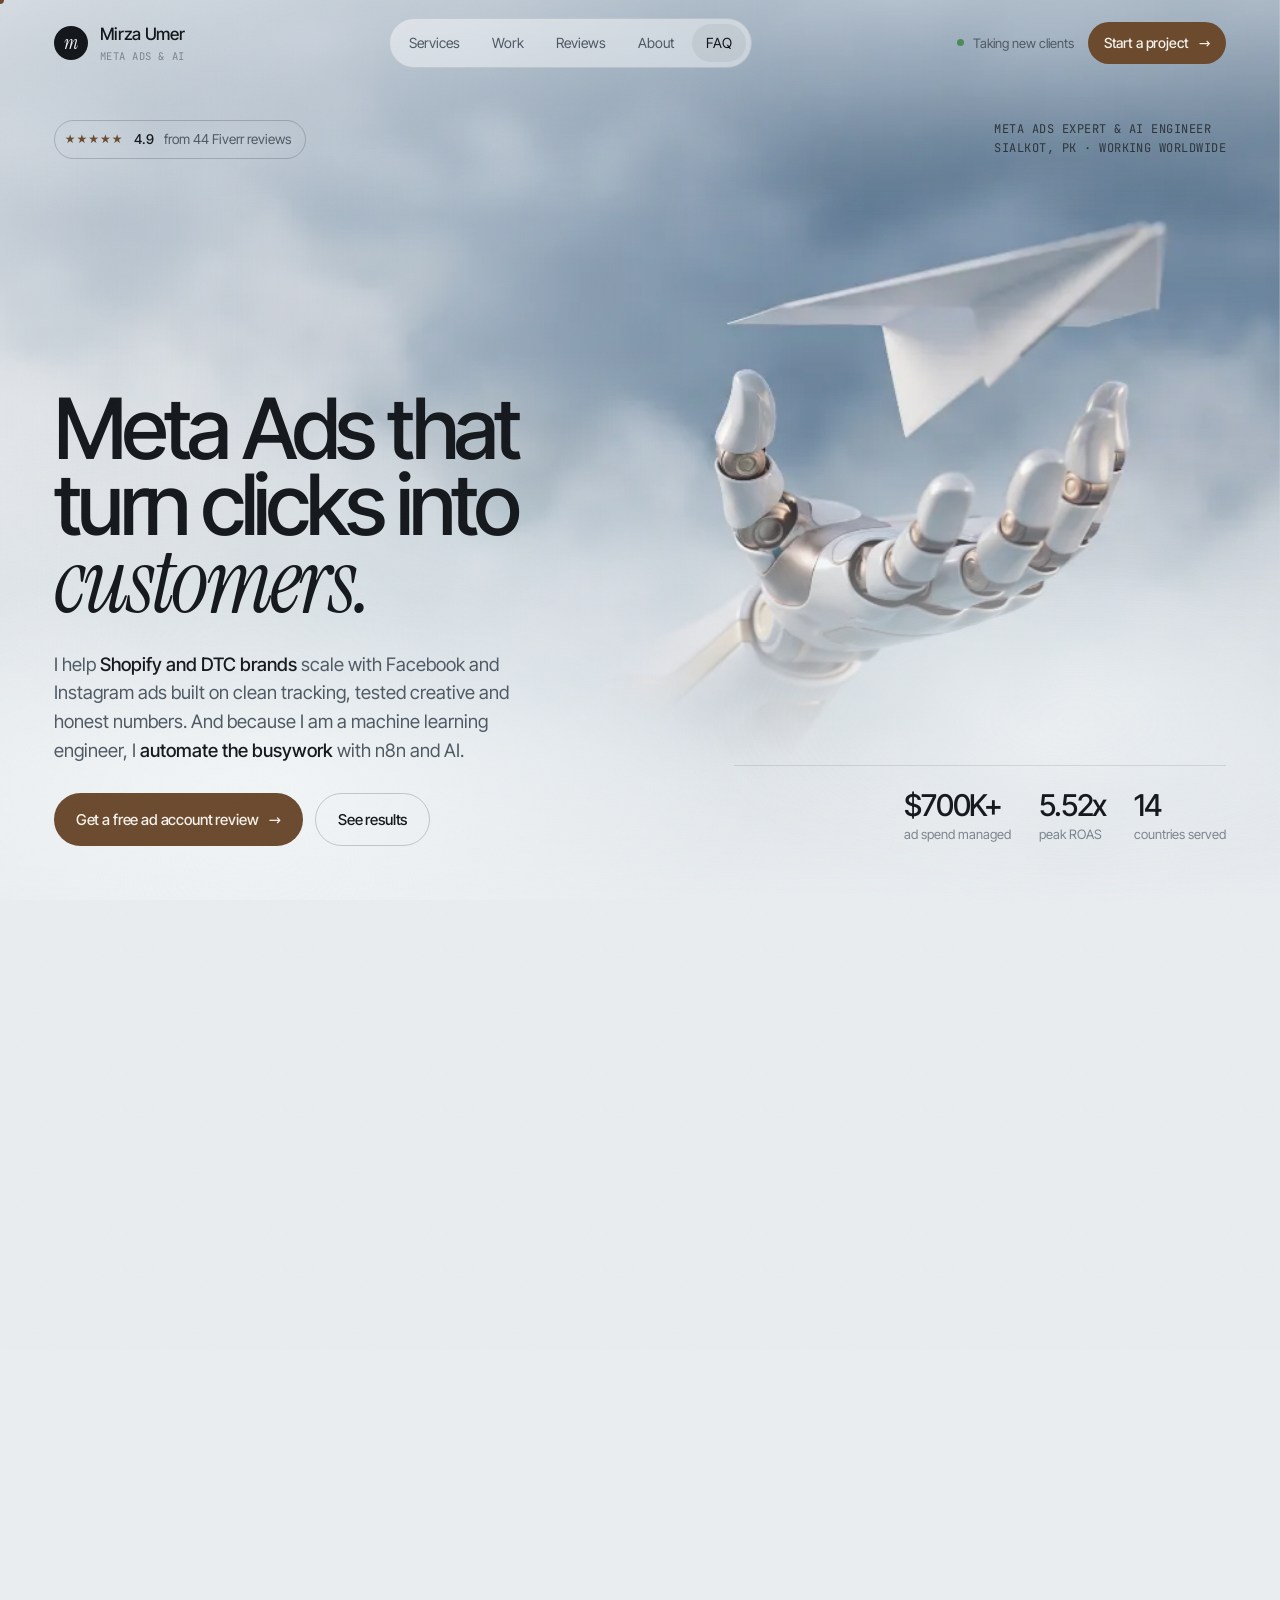
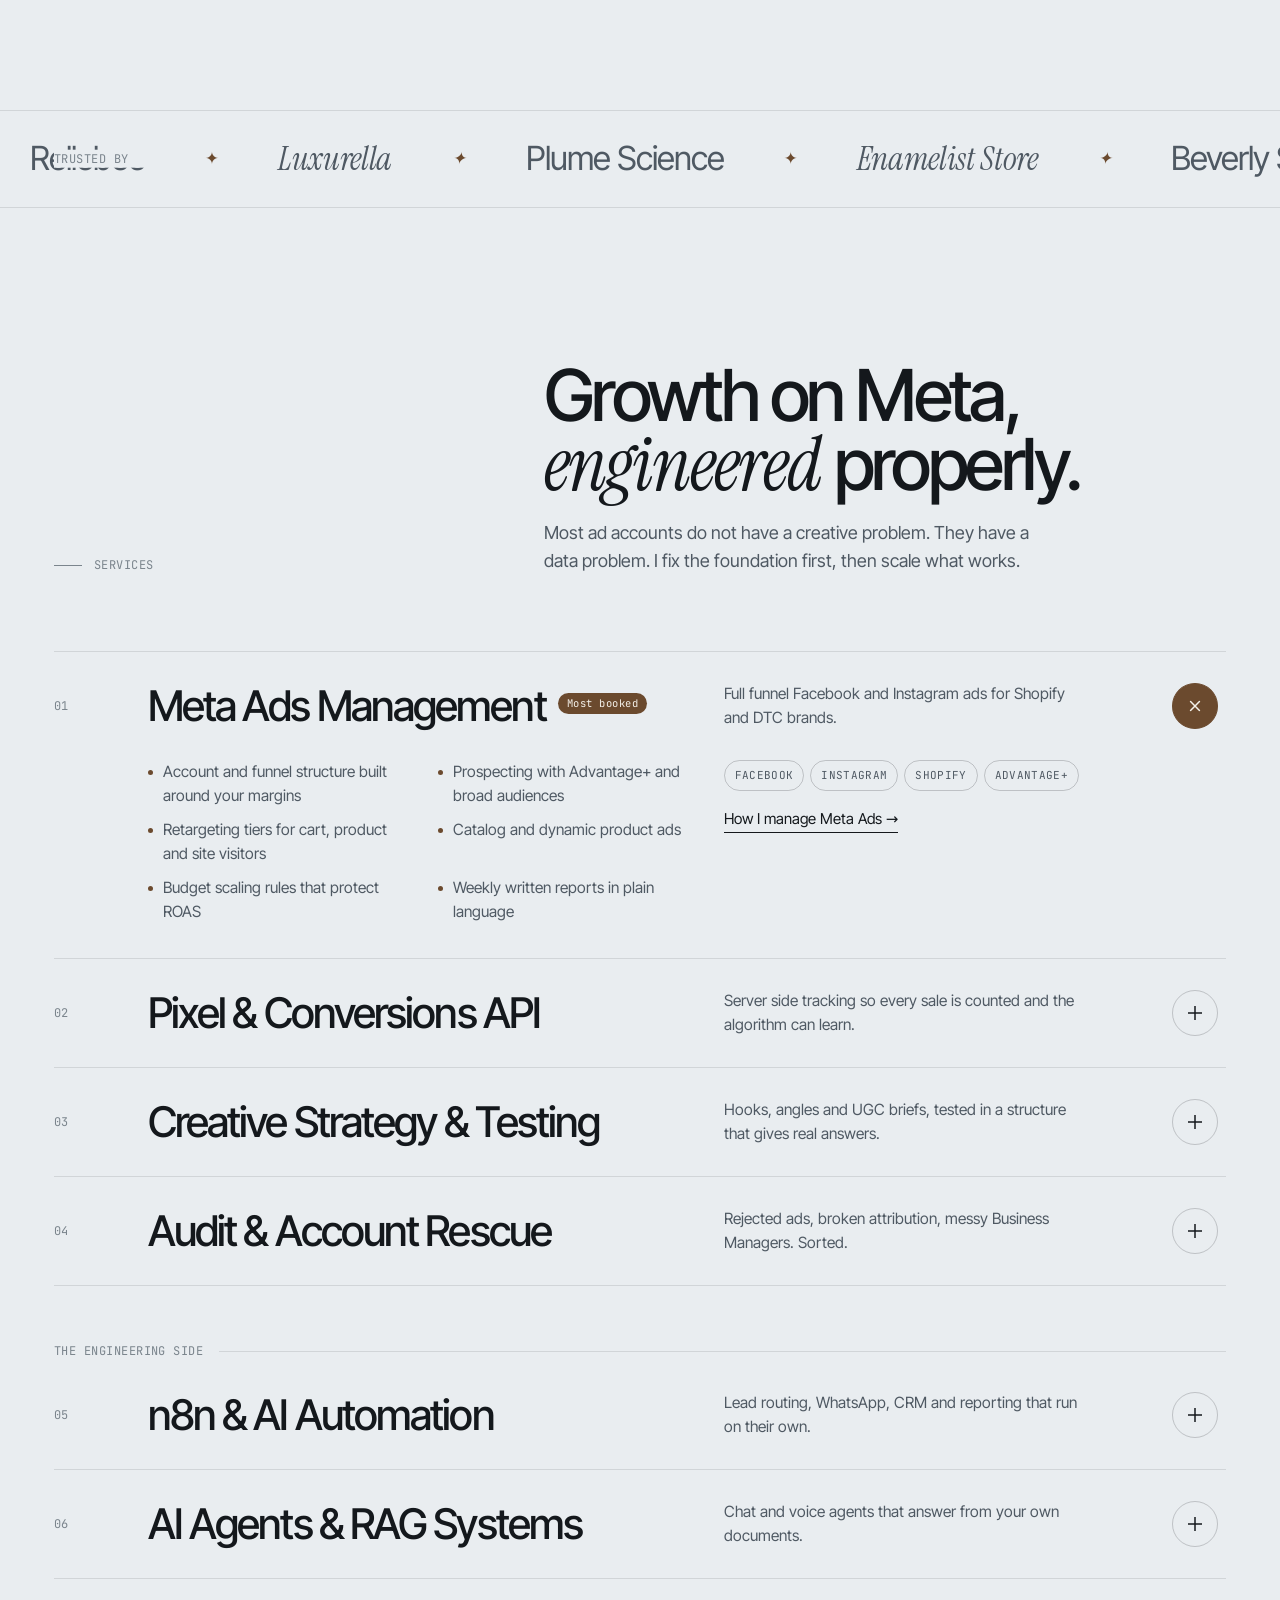
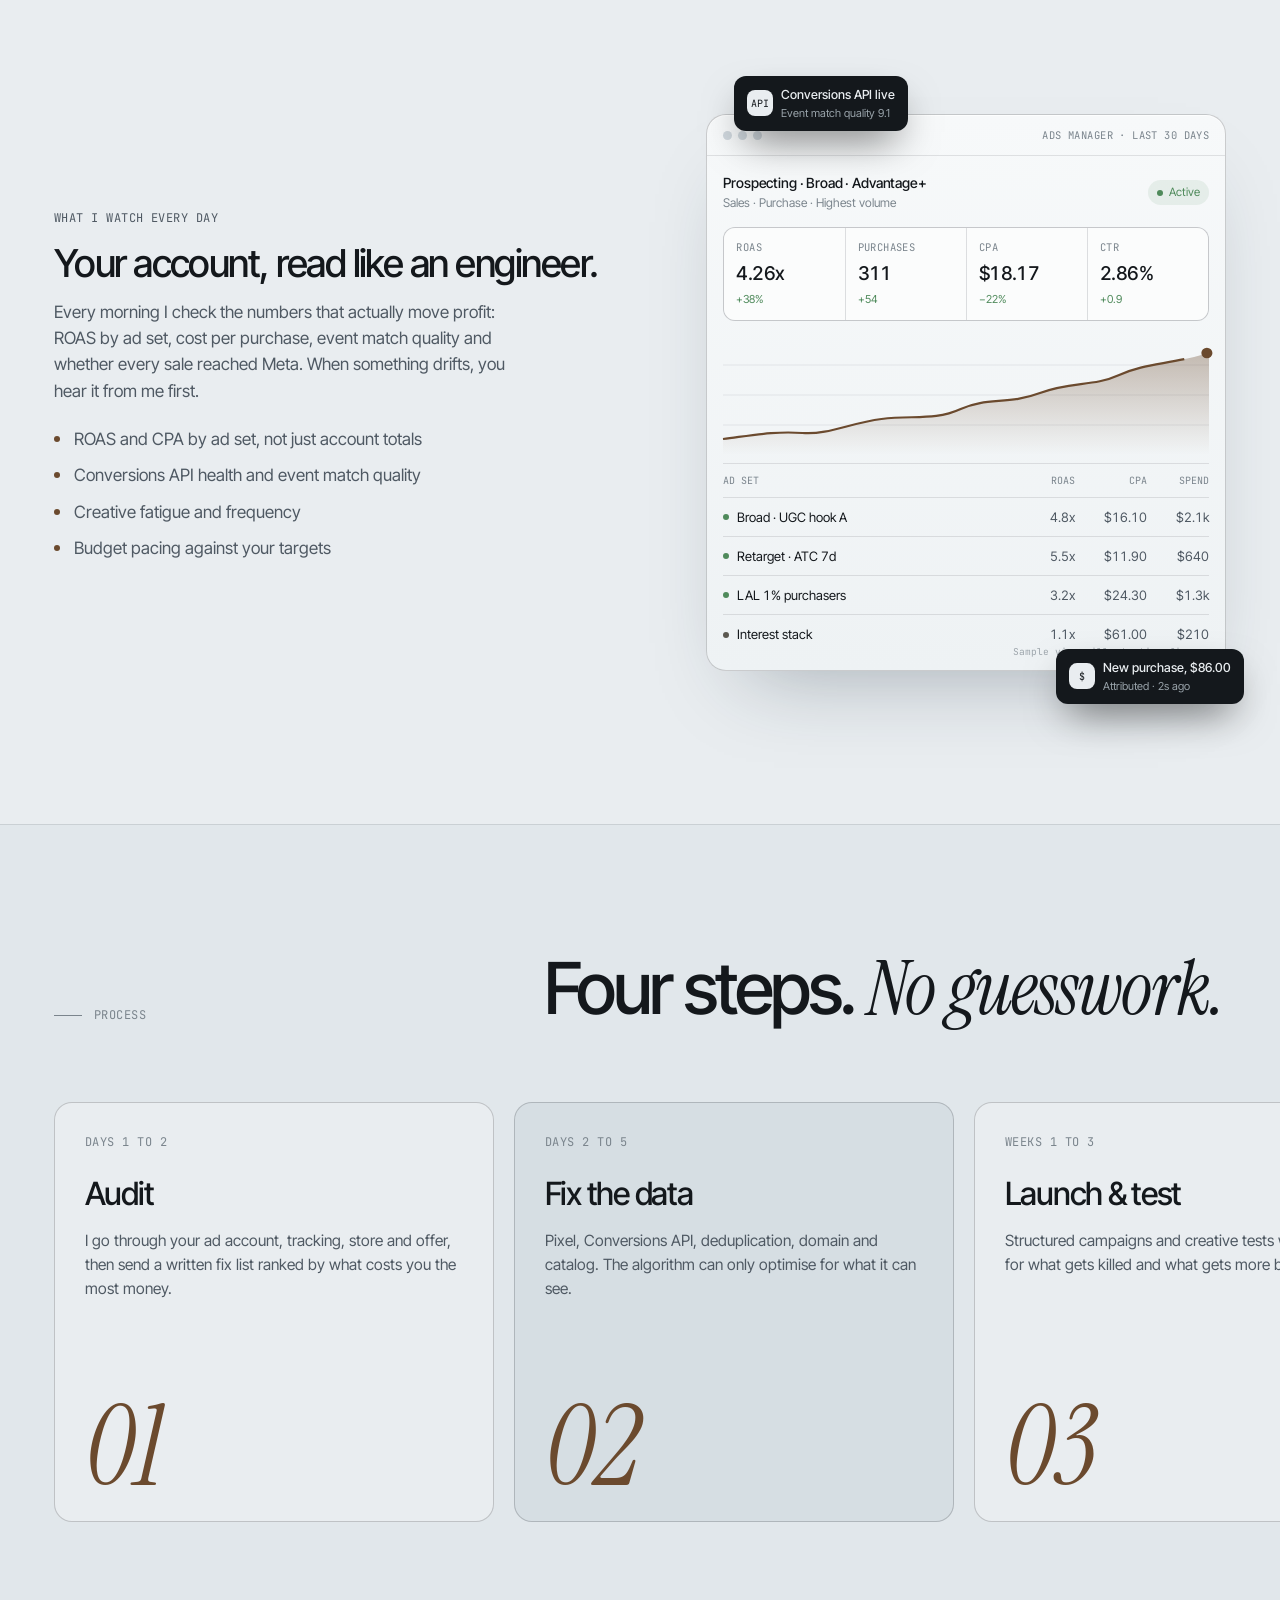
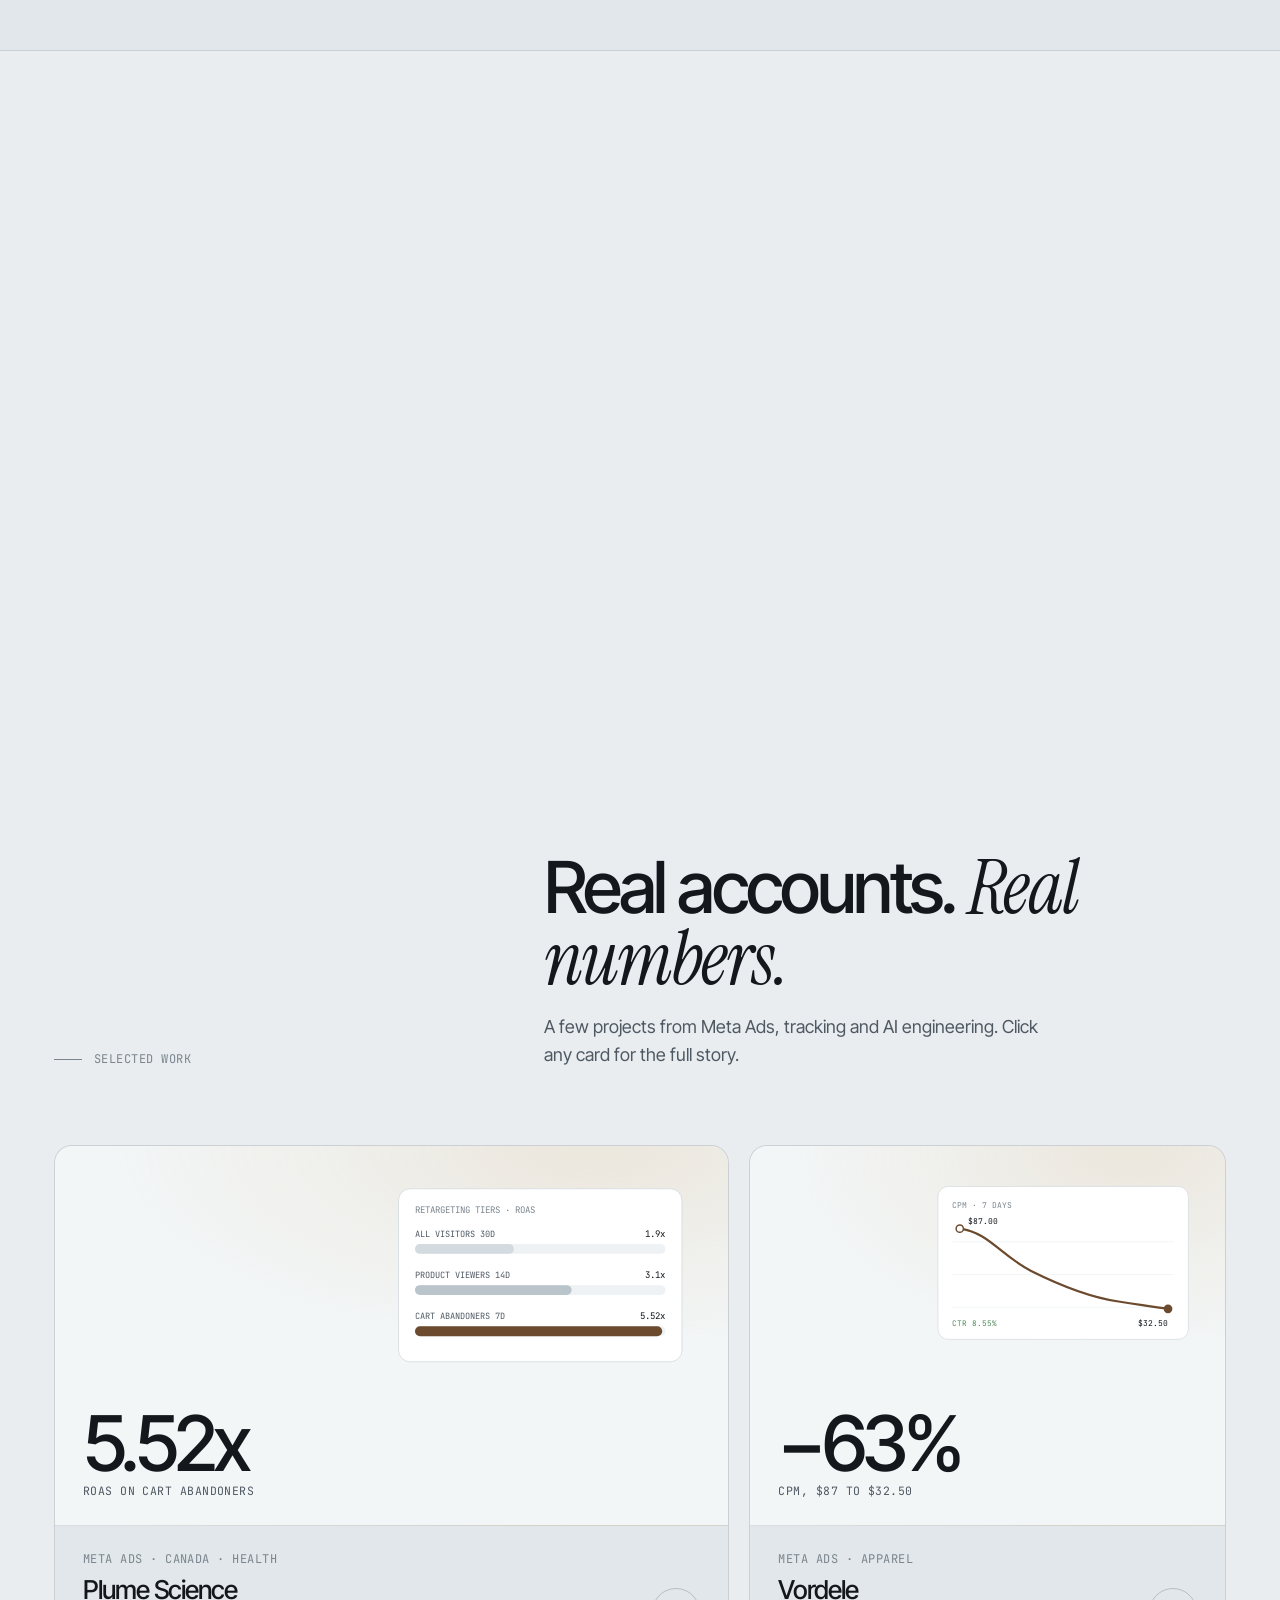
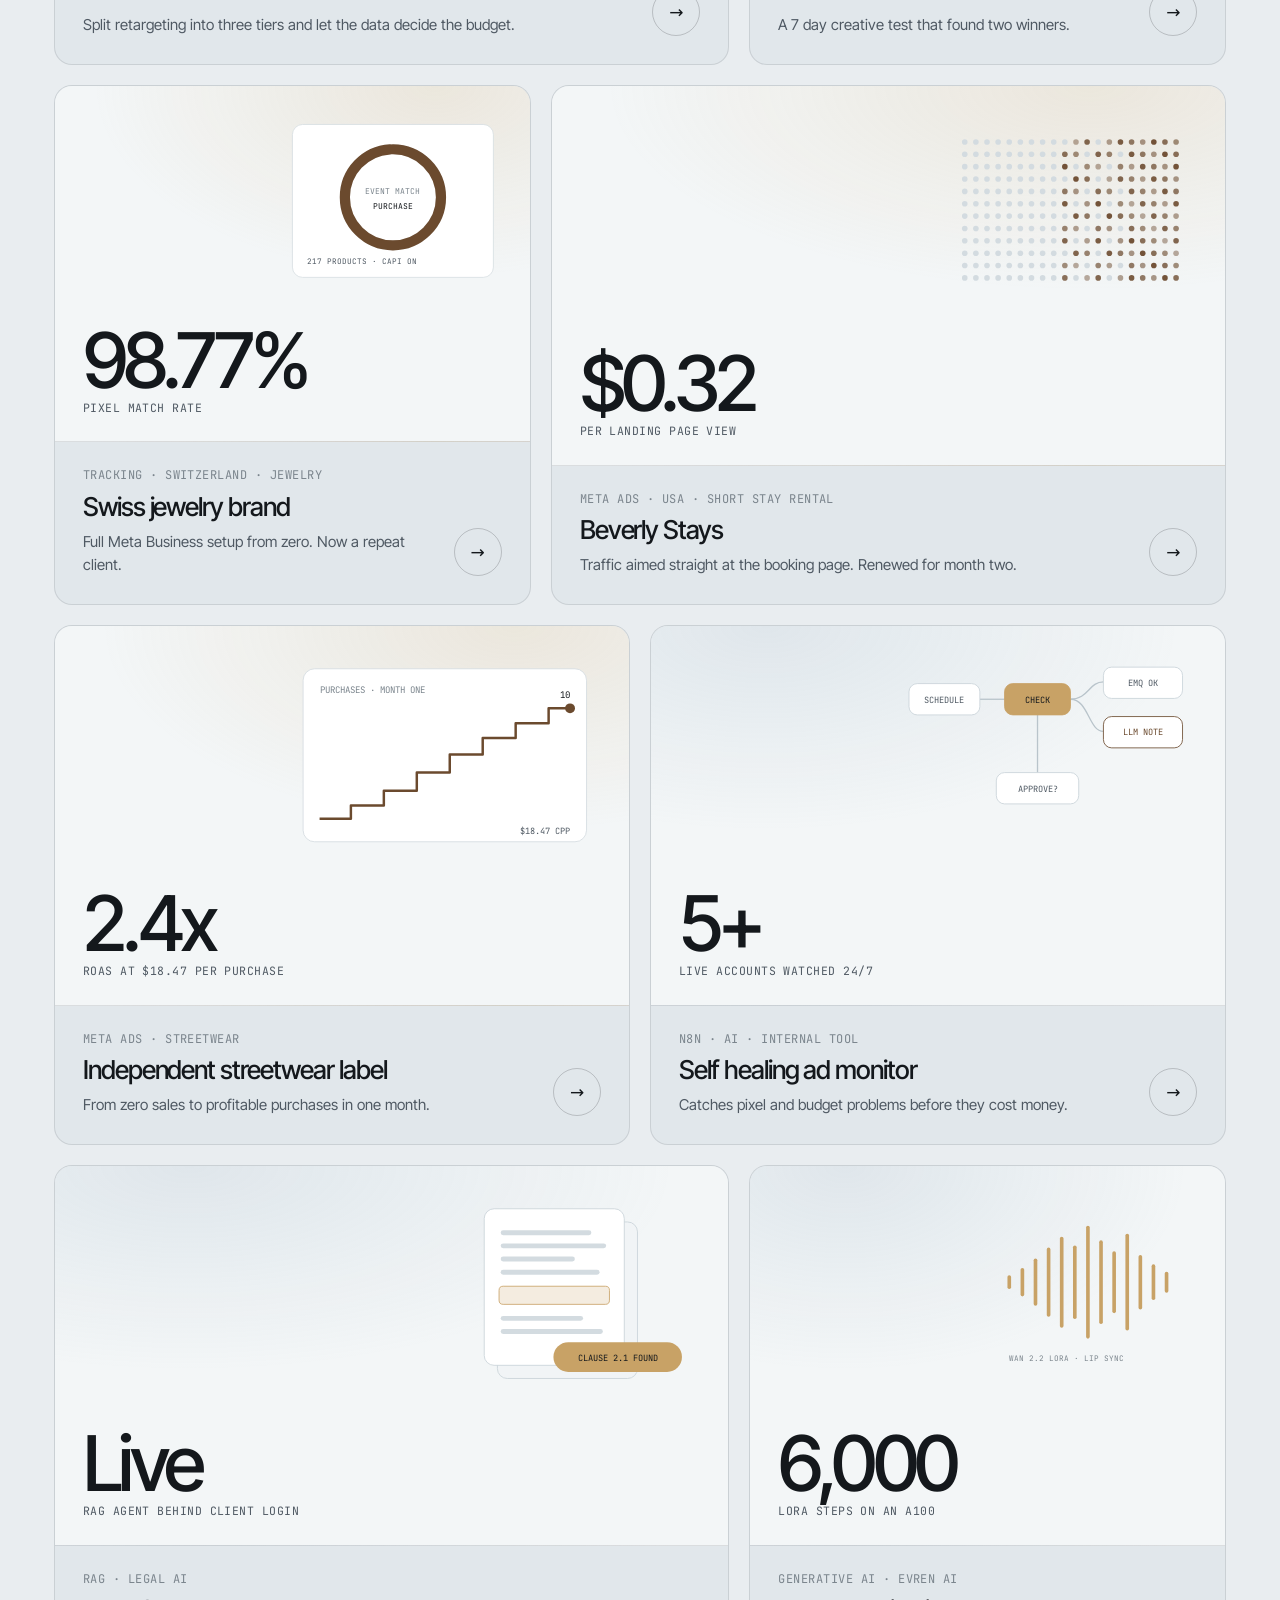
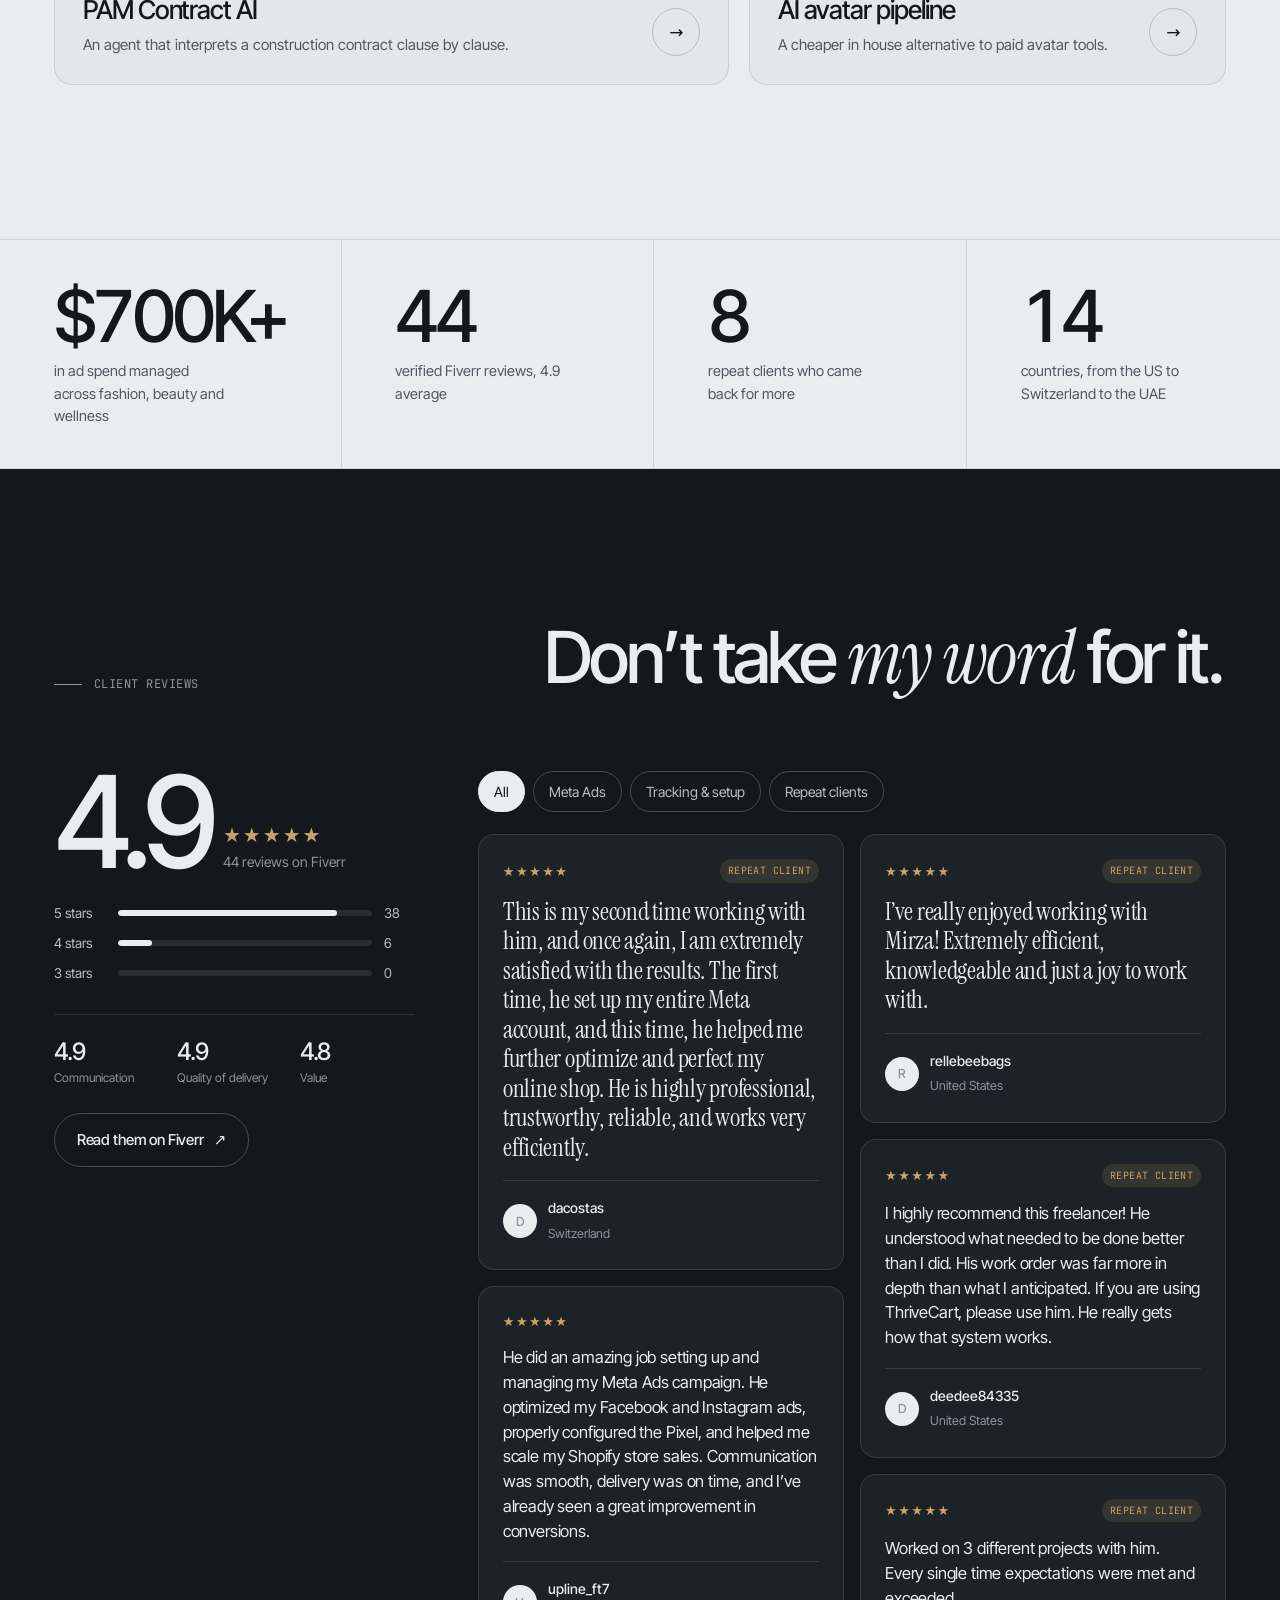
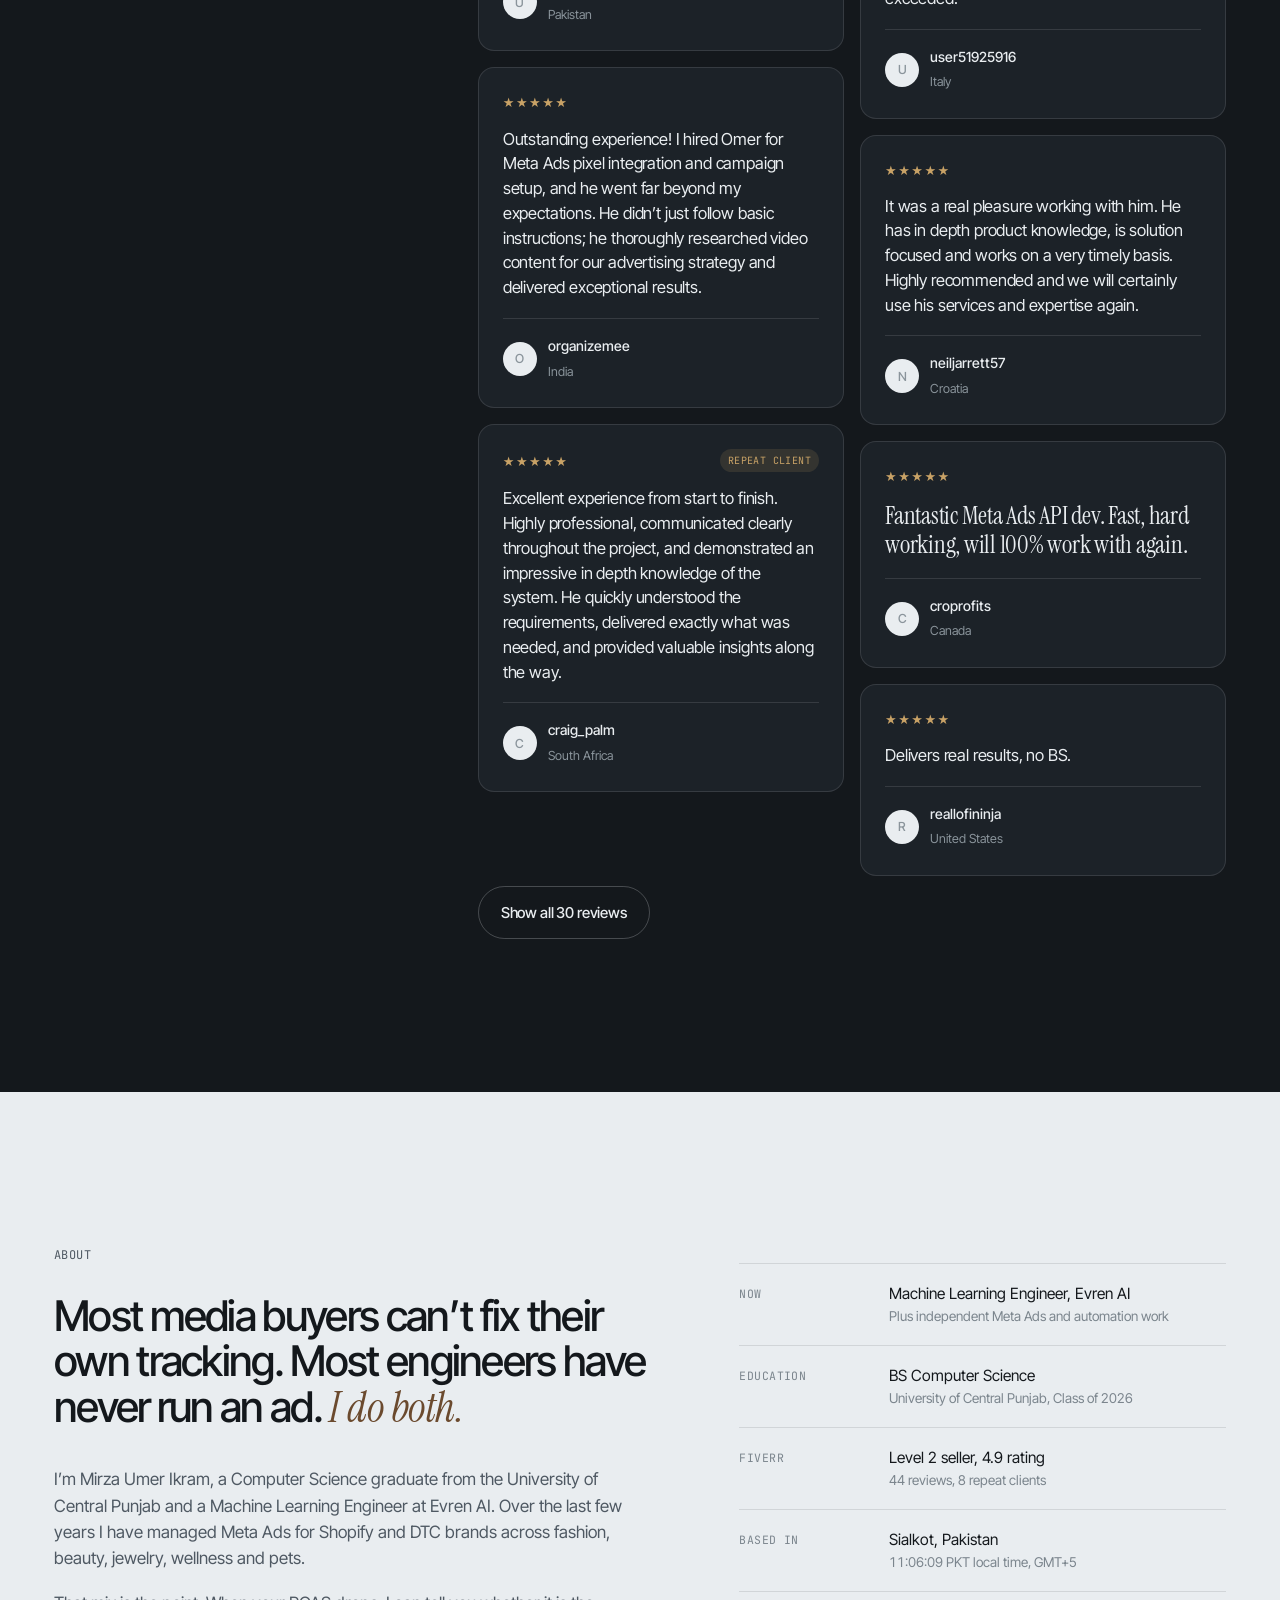
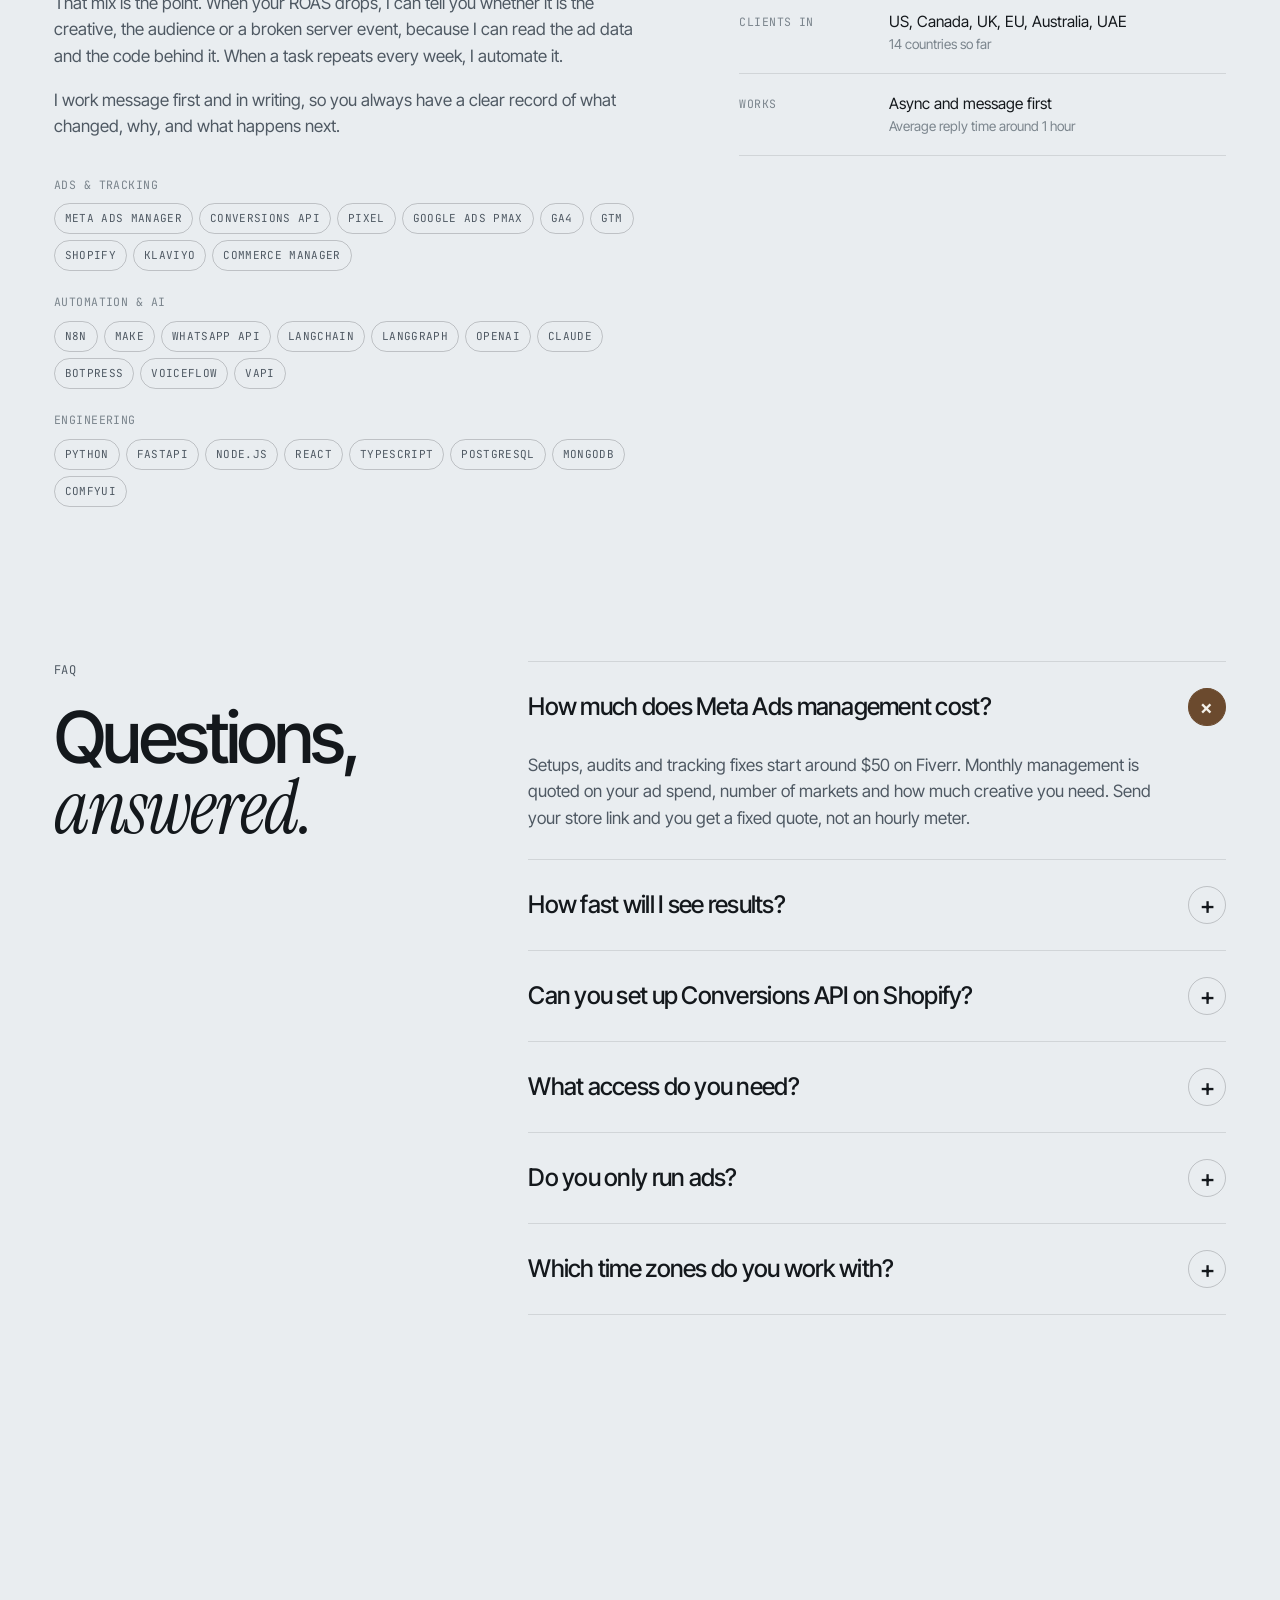
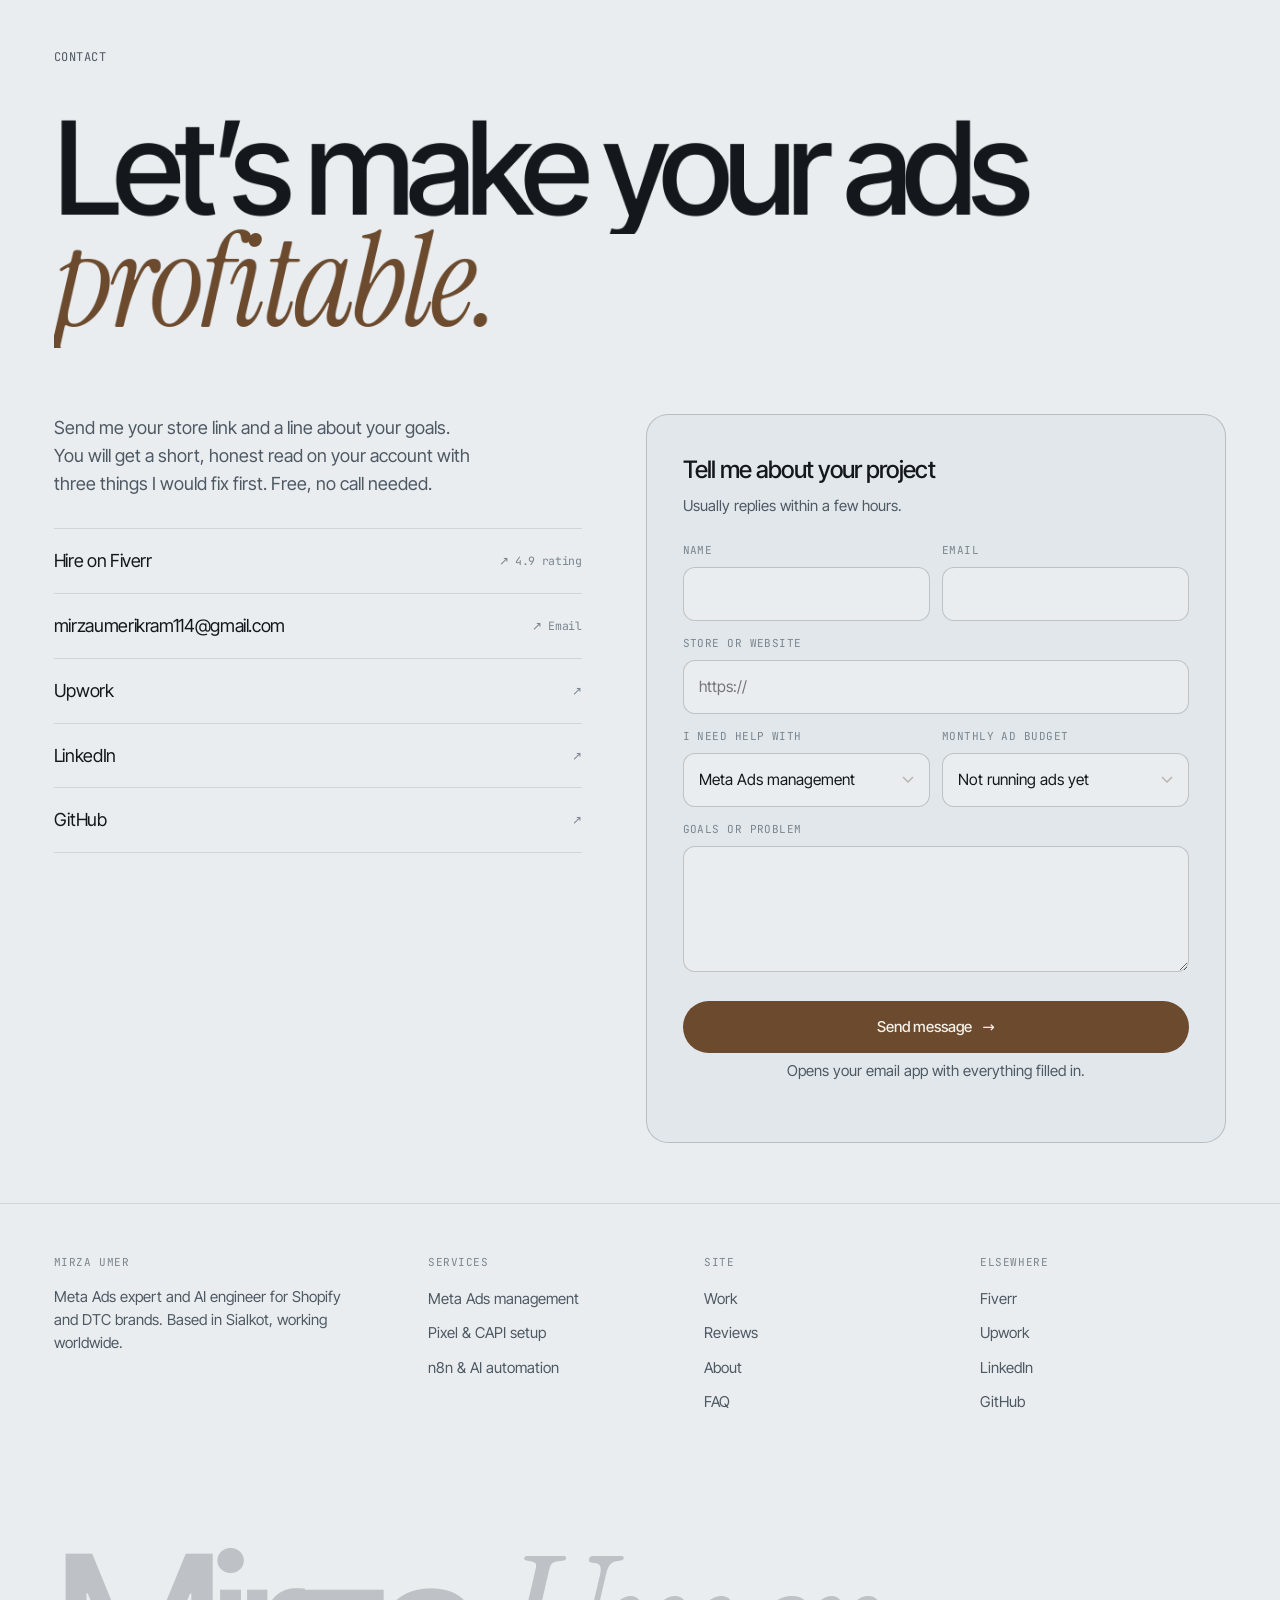
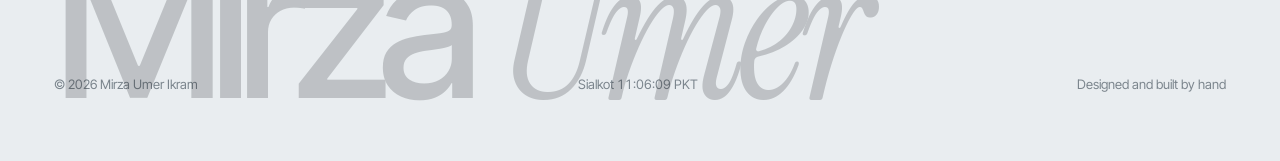
==== commit 0bcf55b5: "Add files via upload" ====
--- a/index.html
+++ b/index.html
@@ -390,15 +390,7 @@
 
       <article class="case wide rv" tabindex="0" role="button" data-cursor="Read" aria-label="Plume Science case study">
         <div class="case-vis">
-          <svg viewBox="0 0 600 340" preserveAspectRatio="xMidYMid slice" aria-hidden="true">
-            <g font-family="JetBrains Mono, monospace" font-size="11" fill="#7b858d">
-              <rect x="300" y="190" width="70" height="110" rx="6" fill="#d3dbe0"/>
-              <rect x="390" y="120" width="70" height="180" rx="6" fill="#d3dbe0"/>
-              <rect x="480" y="40" width="70" height="260" rx="6" fill="#6b4a2e"/>
-              <text x="300" y="318">ALL 30D</text><text x="390" y="318">PDP 14D</text><text x="480" y="318">ATC 7D</text>
-              <text x="480" y="30" fill="#14181c">5.52x</text>
-            </g>
-          </svg>
+          <svg viewBox="0 0 600 340" preserveAspectRatio="xMaxYMin meet" aria-hidden="true"><rect x="232" y="24" width="344" height="210" rx="14" fill="#ffffff" stroke="#d3dbe0"/><text x="252" y="54" font-family="JetBrains Mono, monospace" font-size="11" fill="#7b858d">RETARGETING TIERS · ROAS</text><text x="252" y="82" font-family="JetBrains Mono, monospace" font-size="10.5" fill="#4f5963">ALL VISITORS 30D</text><rect x="252" y="91" width="304" height="12" rx="6" fill="#eef2f4"/><rect class="grow" x="252" y="91" width="120" height="12" rx="6" fill="#d3dbe0"/><text x="556" y="82" text-anchor="end" font-family="JetBrains Mono, monospace" font-size="11" fill="#14181c">1.9x</text><text x="252" y="132" font-family="JetBrains Mono, monospace" font-size="10.5" fill="#4f5963">PRODUCT VIEWERS 14D</text><rect x="252" y="141" width="304" height="12" rx="6" fill="#eef2f4"/><rect class="grow" x="252" y="141" width="190" height="12" rx="6" fill="#b9c4cb"/><text x="556" y="132" text-anchor="end" font-family="JetBrains Mono, monospace" font-size="11" fill="#14181c">3.1x</text><text x="252" y="182" font-family="JetBrains Mono, monospace" font-size="10.5" fill="#4f5963">CART ABANDONERS 7D</text><rect x="252" y="191" width="304" height="12" rx="6" fill="#eef2f4"/><rect class="grow" x="252" y="191" width="300" height="12" rx="6" fill="#6b4a2e"/><text x="556" y="182" text-anchor="end" font-family="JetBrains Mono, monospace" font-size="11" fill="#14181c">5.52x</text></svg>
           <div class="case-metric"><b>5.52x</b><span>ROAS on cart abandoners</span></div>
         </div>
         <div class="case-body"><span class="mono">Meta Ads &middot; Canada &middot; Health</span><h3>Plume Science</h3><p>Split retargeting into three tiers and let the data decide the budget.</p><span class="go">&rarr;</span></div>
@@ -414,11 +406,7 @@
 
       <article class="case narrow rv" tabindex="0" role="button" data-cursor="Read" aria-label="Vordele case study">
         <div class="case-vis">
-          <svg viewBox="0 0 500 340" preserveAspectRatio="xMidYMid slice" aria-hidden="true">
-            <path d="M40 60 C140 70 170 150 250 170 S380 210 470 220" fill="none" stroke="#6b4a2e" stroke-width="3"/>
-            <circle cx="40" cy="60" r="6" fill="#14181c"/><circle cx="470" cy="220" r="7" fill="#6b4a2e"/>
-            <g font-family="JetBrains Mono, monospace" font-size="12" fill="#5b6670"><text x="54" y="50">$87.00 CPM</text><text x="370" y="250">$32.50</text></g>
-          </svg>
+          <svg viewBox="0 0 600 340" preserveAspectRatio="xMaxYMin meet" aria-hidden="true"><rect x="232" y="24" width="344" height="210" rx="14" fill="#ffffff" stroke="#d3dbe0"/><text x="252" y="54" font-family="JetBrains Mono, monospace" font-size="11" fill="#7b858d">CPM · 7 DAYS</text><g stroke="#eef2f4"><line x1="252" x2="556" y1="100" y2="100"/><line x1="252" x2="556" y1="145" y2="145"/><line x1="252" x2="556" y1="190" y2="190"/></g><path d="M262 82 C300 86 320 120 360 140 S440 176 480 182 S530 190 548 192" fill="none" stroke="#6b4a2e" stroke-width="3" stroke-linecap="round"/><circle cx="262" cy="82" r="5" fill="#ffffff" stroke="#6b4a2e" stroke-width="2"/><circle cx="548" cy="192" r="6" fill="#6b4a2e"/><text x="274" y="76" font-family="JetBrains Mono, monospace" font-size="11" fill="#14181c">$87.00</text><text x="548" y="215" text-anchor="end" font-family="JetBrains Mono, monospace" font-size="11" fill="#14181c">$32.50</text><text x="252" y="215" font-family="JetBrains Mono, monospace" font-size="10.5" fill="#4f8a5b">CTR 8.55%</text></svg>
           <div class="case-metric"><b>&minus;63%</b><span>CPM, $87 to $32.50</span></div>
         </div>
         <div class="case-body"><span class="mono">Meta Ads &middot; Apparel</span><h3>Vordele</h3><p>A 7 day creative test that found two winners.</p><span class="go">&rarr;</span></div>
@@ -434,11 +422,7 @@
 
       <article class="case narrow rv" tabindex="0" role="button" data-cursor="Read" aria-label="Swiss jewelry brand case study">
         <div class="case-vis">
-          <svg viewBox="0 0 500 340" preserveAspectRatio="xMidYMid slice" aria-hidden="true">
-            <circle cx="360" cy="140" r="90" fill="none" stroke="#d3dbe0" stroke-width="16"/>
-            <circle cx="360" cy="140" r="90" fill="none" stroke="#6b4a2e" stroke-width="16" stroke-linecap="round" stroke-dasharray="558 565" transform="rotate(-90 360 140)"/>
-            <text x="360" y="148" text-anchor="middle" font-family="JetBrains Mono, monospace" font-size="14" fill="#5b6670">MATCH RATE</text>
-          </svg>
+          <svg viewBox="0 0 600 340" preserveAspectRatio="xMaxYMin meet" aria-hidden="true"><rect x="300" y="24" width="276" height="210" rx="14" fill="#ffffff" stroke="#d3dbe0"/><circle cx="438" cy="124" r="66" fill="none" stroke="#eef2f4" stroke-width="14"/><circle cx="438" cy="124" r="66" fill="none" stroke="#6b4a2e" stroke-width="14" stroke-linecap="round" stroke-dasharray="410 415" transform="rotate(-90 438 124)"/><text x="438" y="120" text-anchor="middle" font-family="JetBrains Mono, monospace" font-size="11" fill="#7b858d">EVENT MATCH</text><text x="438" y="140" text-anchor="middle" font-family="JetBrains Mono, monospace" font-size="11" fill="#14181c">PURCHASE</text><text x="320" y="216" font-family="JetBrains Mono, monospace" font-size="10.5" fill="#4f5963">217 PRODUCTS · CAPI ON</text></svg>
           <div class="case-metric"><b>98.77%</b><span>pixel match rate</span></div>
         </div>
         <div class="case-body"><span class="mono">Tracking &middot; Switzerland &middot; Jewelry</span><h3>Swiss jewelry brand</h3><p>Full Meta Business setup from zero. Now a repeat client.</p><span class="go">&rarr;</span></div>
@@ -454,12 +438,7 @@
 
       <article class="case wide rv" tabindex="0" role="button" data-cursor="Read" aria-label="Beverly Stays case study">
         <div class="case-vis">
-          <svg viewBox="0 0 600 340" preserveAspectRatio="xMidYMid slice" aria-hidden="true" id="dotsSvg">
-            <g fill="#d3dbe0">
-              <!-- dots grid generated statically -->
-              <g id="dg"></g>
-            </g>
-          </svg>
+          <svg viewBox="0 0 600 340" preserveAspectRatio="xMaxYMin meet" aria-hidden="true" id="dotsSvg"><g><g id="dg"></g></g></svg>
           <div class="case-metric"><b>$0.32</b><span>per landing page view</span></div>
         </div>
         <div class="case-body"><span class="mono">Meta Ads &middot; USA &middot; Short stay rental</span><h3>Beverly Stays</h3><p>Traffic aimed straight at the booking page. Renewed for month two.</p><span class="go">&rarr;</span></div>
@@ -475,11 +454,7 @@
 
       <article class="case rv" tabindex="0" role="button" data-cursor="Read" aria-label="Streetwear brand case study">
         <div class="case-vis">
-          <svg viewBox="0 0 560 340" preserveAspectRatio="xMidYMid slice" aria-hidden="true">
-            <path d="M40 280 H120 V250 H190 V220 H250 V170 H330 V150 H400 V100 H470 V60 H530" fill="none" stroke="#6b4a2e" stroke-width="3"/>
-            <g fill="#6b4a2e"><circle cx="530" cy="60" r="6"/></g>
-            <text x="440" y="44" font-family="JetBrains Mono, monospace" font-size="12" fill="#5b6670">PURCHASES</text>
-          </svg>
+          <svg viewBox="0 0 600 340" preserveAspectRatio="xMaxYMin meet" aria-hidden="true"><rect x="232" y="24" width="344" height="210" rx="14" fill="#ffffff" stroke="#d3dbe0"/><text x="252" y="54" font-family="JetBrains Mono, monospace" font-size="11" fill="#7b858d">PURCHASES · MONTH ONE</text><path d="M252 206 L290 206 L290 190 L330 190 L330 172 L370 172 L370 150 L410 150 L410 128 L450 128 L450 108 L490 108 L490 90 L530 90 L530 72 L556 72" fill="none" stroke="#6b4a2e" stroke-width="3" stroke-linejoin="round"/><circle cx="556" cy="72" r="6" fill="#6b4a2e"/><text x="556" y="60" text-anchor="end" font-family="JetBrains Mono, monospace" font-size="11" fill="#14181c">10</text><text x="556" y="225" text-anchor="end" font-family="JetBrains Mono, monospace" font-size="10.5" fill="#4f5963">$18.47 CPP</text></svg>
           <div class="case-metric"><b>2.4x</b><span>ROAS at $18.47 per purchase</span></div>
         </div>
         <div class="case-body"><span class="mono">Meta Ads &middot; Streetwear</span><h3>Independent streetwear label</h3><p>From zero sales to profitable purchases in one month.</p><span class="go">&rarr;</span></div>
@@ -495,16 +470,7 @@
 
       <article class="case case-ai rv" tabindex="0" role="button" data-cursor="Read" aria-label="Self healing ad monitor case study">
         <div class="case-vis">
-          <svg viewBox="0 0 560 340" preserveAspectRatio="xMidYMid slice" aria-hidden="true">
-            <g fill="none" stroke="#b9c4cb" stroke-width="2"><path d="M150 90 H250"/><path d="M330 90 C380 90 380 60 420 60"/><path d="M330 90 C380 90 380 140 420 140"/><path d="M290 112 V190"/></g>
-            <g font-family="JetBrains Mono, monospace" font-size="11">
-              <rect x="60" y="68" width="90" height="44" rx="10" fill="#ffffff" stroke="#b9c4cb"/><text x="78" y="95" fill="#5b6670">SCHEDULE</text>
-              <rect x="250" y="68" width="80" height="44" rx="10" fill="#c8a266"/><text x="268" y="95" fill="#0d0d0c">CHECK</text>
-              <rect x="420" y="40" width="90" height="40" rx="10" fill="#ffffff" stroke="#b9c4cb"/><text x="440" y="65" fill="#5b6670">EMQ OK</text>
-              <rect x="420" y="120" width="90" height="40" rx="10" fill="#ffffff" stroke="#6b4a2e"/><text x="434" y="145" fill="#6b4a2e">LLM NOTE</text>
-              <rect x="240" y="190" width="100" height="40" rx="10" fill="#ffffff" stroke="#b9c4cb"/><text x="258" y="215" fill="#5b6670">APPROVE?</text>
-            </g>
-          </svg>
+          <svg viewBox="0 0 600 340" preserveAspectRatio="xMaxYMin meet" aria-hidden="true"><g fill="none" stroke="#b9c4cb" stroke-width="1.6"><path d="M330 61 H360"/><path d="M440 61 C462 61 462 40 480 40"/><path d="M440 61 C462 61 462 100 480 100"/><path d="M400 80 V150"/></g><rect x="244" y="42" width="86" height="38" rx="10" fill="#ffffff" stroke="#c9d2d8"/><text x="287.0" y="65" text-anchor="middle" font-family="JetBrains Mono, monospace" font-size="10.5" fill="#4f5963">SCHEDULE</text><rect x="360" y="42" width="80" height="38" rx="10" fill="#c8a266" stroke="#c8a266"/><text x="400.0" y="65" text-anchor="middle" font-family="JetBrains Mono, monospace" font-size="10.5" fill="#14181c">CHECK</text><rect x="480" y="22" width="96" height="38" rx="10" fill="#ffffff" stroke="#c9d2d8"/><text x="528.0" y="45" text-anchor="middle" font-family="JetBrains Mono, monospace" font-size="10.5" fill="#4f5963">EMQ OK</text><rect x="480" y="82" width="96" height="38" rx="10" fill="#ffffff" stroke="#6b4a2e"/><text x="528.0" y="105" text-anchor="middle" font-family="JetBrains Mono, monospace" font-size="10.5" fill="#6b4a2e">LLM NOTE</text><rect x="350" y="150" width="100" height="38" rx="10" fill="#ffffff" stroke="#c9d2d8"/><text x="400.0" y="173" text-anchor="middle" font-family="JetBrains Mono, monospace" font-size="10.5" fill="#4f5963">APPROVE?</text></svg>
           <div class="case-metric"><b>5+</b><span>live accounts watched 24/7</span></div>
         </div>
         <div class="case-body"><span class="mono">n8n &middot; AI &middot; Internal tool</span><h3>Self healing ad monitor</h3><p>Catches pixel and budget problems before they cost money.</p><span class="go">&rarr;</span></div>
@@ -520,17 +486,7 @@
 
       <article class="case wide case-ai rv" tabindex="0" role="button" data-cursor="Read" aria-label="PAM Contract AI case study">
         <div class="case-vis">
-          <svg viewBox="0 0 600 340" preserveAspectRatio="xMidYMid slice" aria-hidden="true">
-            <g transform="translate(300 50)">
-              <rect x="20" y="20" width="170" height="220" rx="10" fill="#f1f4f6" stroke="#c9d2d8"/>
-              <rect x="0" y="0" width="170" height="220" rx="10" fill="#ffffff" stroke="#b9c4cb"/>
-              <g fill="#b9c4cb"><rect x="20" y="30" width="110" height="6" rx="3"/><rect x="20" y="48" width="130" height="6" rx="3"/><rect x="20" y="66" width="90" height="6" rx="3"/><rect x="20" y="84" width="120" height="6" rx="3"/></g>
-              <rect x="20" y="104" width="130" height="22" rx="4" fill="rgba(200,162,102,.2)" stroke="#c8a266"/>
-              <g fill="#b9c4cb"><rect x="20" y="140" width="100" height="6" rx="3"/><rect x="20" y="158" width="125" height="6" rx="3"/></g>
-              <rect x="120" y="170" width="150" height="40" rx="20" fill="#c8a266"/>
-              <text x="140" y="195" font-family="JetBrains Mono, monospace" font-size="11" fill="#0d0d0c">CLAUSE 2.1 FOUND</text>
-            </g>
-          </svg>
+          <svg viewBox="0 0 600 340" preserveAspectRatio="xMaxYMin meet" aria-hidden="true"><rect x="352" y="40" width="170" height="190" rx="12" fill="#f1f4f6" stroke="#c9d2d8"/><rect x="336" y="24" width="170" height="190" rx="12" fill="#ffffff" stroke="#c9d2d8"/><g fill="#d3dbe0"><rect x="356" y="50" width="110" height="6" rx="3"/><rect x="356" y="66" width="128" height="6" rx="3"/><rect x="356" y="82" width="90" height="6" rx="3"/><rect x="356" y="98" width="120" height="6" rx="3"/></g><rect x="354" y="118" width="134" height="22" rx="5" fill="rgba(200,162,102,.2)" stroke="#c8a266"/><g fill="#d3dbe0"><rect x="356" y="154" width="100" height="6" rx="3"/><rect x="356" y="170" width="124" height="6" rx="3"/></g><rect x="420" y="186" width="156" height="36" rx="18" fill="#c8a266"/><text x="498" y="209" text-anchor="middle" font-family="JetBrains Mono, monospace" font-size="10.5" fill="#14181c">CLAUSE 2.1 FOUND</text></svg>
           <div class="case-metric"><b>Live</b><span>RAG agent behind client login</span></div>
         </div>
         <div class="case-body"><span class="mono">RAG &middot; Legal AI</span><h3>PAM Contract AI</h3><p>An agent that interprets a construction contract clause by clause.</p><span class="go">&rarr;</span></div>
@@ -546,11 +502,7 @@
 
       <article class="case narrow case-ai rv" tabindex="0" role="button" data-cursor="Read" aria-label="AI avatar pipeline case study">
         <div class="case-vis">
-          <svg viewBox="0 0 500 340" preserveAspectRatio="xMidYMid slice" aria-hidden="true">
-            <g stroke="#c8a266" stroke-width="4" stroke-linecap="round">
-              <path d="M200 160v20"/><path d="M220 140v60"/><path d="M240 110v120"/><path d="M260 90v160"/><path d="M280 120v100"/><path d="M300 70v200"/><path d="M320 100v140"/><path d="M340 130v80"/><path d="M360 95v150"/><path d="M380 140v60"/><path d="M400 120v100"/><path d="M420 150v40"/><path d="M440 160v20"/>
-            </g>
-          </svg>
+          <svg viewBox="0 0 600 340" preserveAspectRatio="xMaxYMin meet" aria-hidden="true"><g stroke="#c8a266" stroke-width="5" stroke-linecap="round"><path d="M330 121.0v14"/><path d="M348 111.0v34"/><path d="M366 98.0v60"/><path d="M384 83.0v90"/><path d="M402 68.0v120"/><path d="M420 80.0v96"/><path d="M438 53.0v150"/><path d="M456 73.0v110"/><path d="M474 88.0v80"/><path d="M492 64.0v128"/><path d="M510 93.0v70"/><path d="M528 106.0v44"/><path d="M546 116.0v24"/></g><text x="330" y="236" font-family="JetBrains Mono, monospace" font-size="10.5" fill="#7b858d">WAN 2.2 LORA · LIP SYNC</text></svg>
           <div class="case-metric"><b>6,000</b><span>LoRA steps on an A100</span></div>
         </div>
         <div class="case-body"><span class="mono">Generative AI &middot; Evren AI</span><h3>AI avatar pipeline</h3><p>A cheaper in house alternative to paid avatar tools.</p><span class="go">&rarr;</span></div>
@@ -756,7 +708,7 @@
 
 <script>
 /* static dot grid for the Beverly Stays card */
-(function(){var g=document.getElementById('dg');if(!g)return;var s='',n=0;for(var y=0;y<12;y++)for(var x=0;x<26;x++){n++;var lit=(x>=13&&(x+y)%3!==0)||(x>=19);s+='<circle cx="'+(250+x*13)+'" cy="'+(30+y*15)+'" r="3.2" fill="'+(lit?'#6b4a2e':'#d3dbe0')+'" opacity="'+(lit?(0.45+((x*7+y*3)%10)/18):1)+'"/>';}g.innerHTML=s;})();
+(function(){var g=document.getElementById('dg');if(!g)return;var s='',n=0;for(var y=0;y<12;y++)for(var x=0;x<20;x++){n++;var lit=(x>=9&&(x+y)%3!==0)||(x>=15);s+='<circle cx="'+(316+x*13.5)+'" cy="'+(40+y*15)+'" r="3.4" fill="'+(lit?'#6b4a2e':'#d3dbe0')+'" opacity="'+(lit?(0.45+((x*7+y*3)%10)/18):1)+'"/>';}g.innerHTML=s;})();
 </script>
 <script src="/assets/js/vendor/gsap.min.js" defer></script>
 <script src="/assets/js/vendor/ScrollTrigger.min.js" defer></script>
--- a/assets/css/site.css
+++ b/assets/css/site.css
@@ -251,8 +251,8 @@
 .case:hover{border-color:var(--line-2)}
 .case.wide{grid-column:span 7}.case.narrow{grid-column:span 5}
 .case-vis{position:relative;flex:1;min-height:260px;border-bottom:1px solid var(--line);overflow:hidden;background:radial-gradient(120% 90% at 80% 0%,rgba(200,162,102,.18),rgba(200,162,102,0) 60%),#f3f6f7}
-.case-vis svg{position:absolute;inset:0;width:100%;height:100%;transition:transform 1.2s var(--ease)}
-.case:hover .case-vis svg{transform:scale(1.04)}
+.case-vis svg{position:absolute;top:6%;right:4%;width:92%;height:74%;transition:transform 1.2s var(--ease)}
+.case:hover .case-vis svg{transform:translateY(-6px)}
 .case-metric{position:absolute;left:28px;bottom:22px;z-index:2}
 .case-metric b{display:block;font-size:clamp(54px,6vw,92px);letter-spacing:-.06em;line-height:.85;font-weight:500}
 .case-metric span{font-family:var(--mono);font-size:11.5px;color:var(--fg-2);text-transform:uppercase;letter-spacing:.04em}
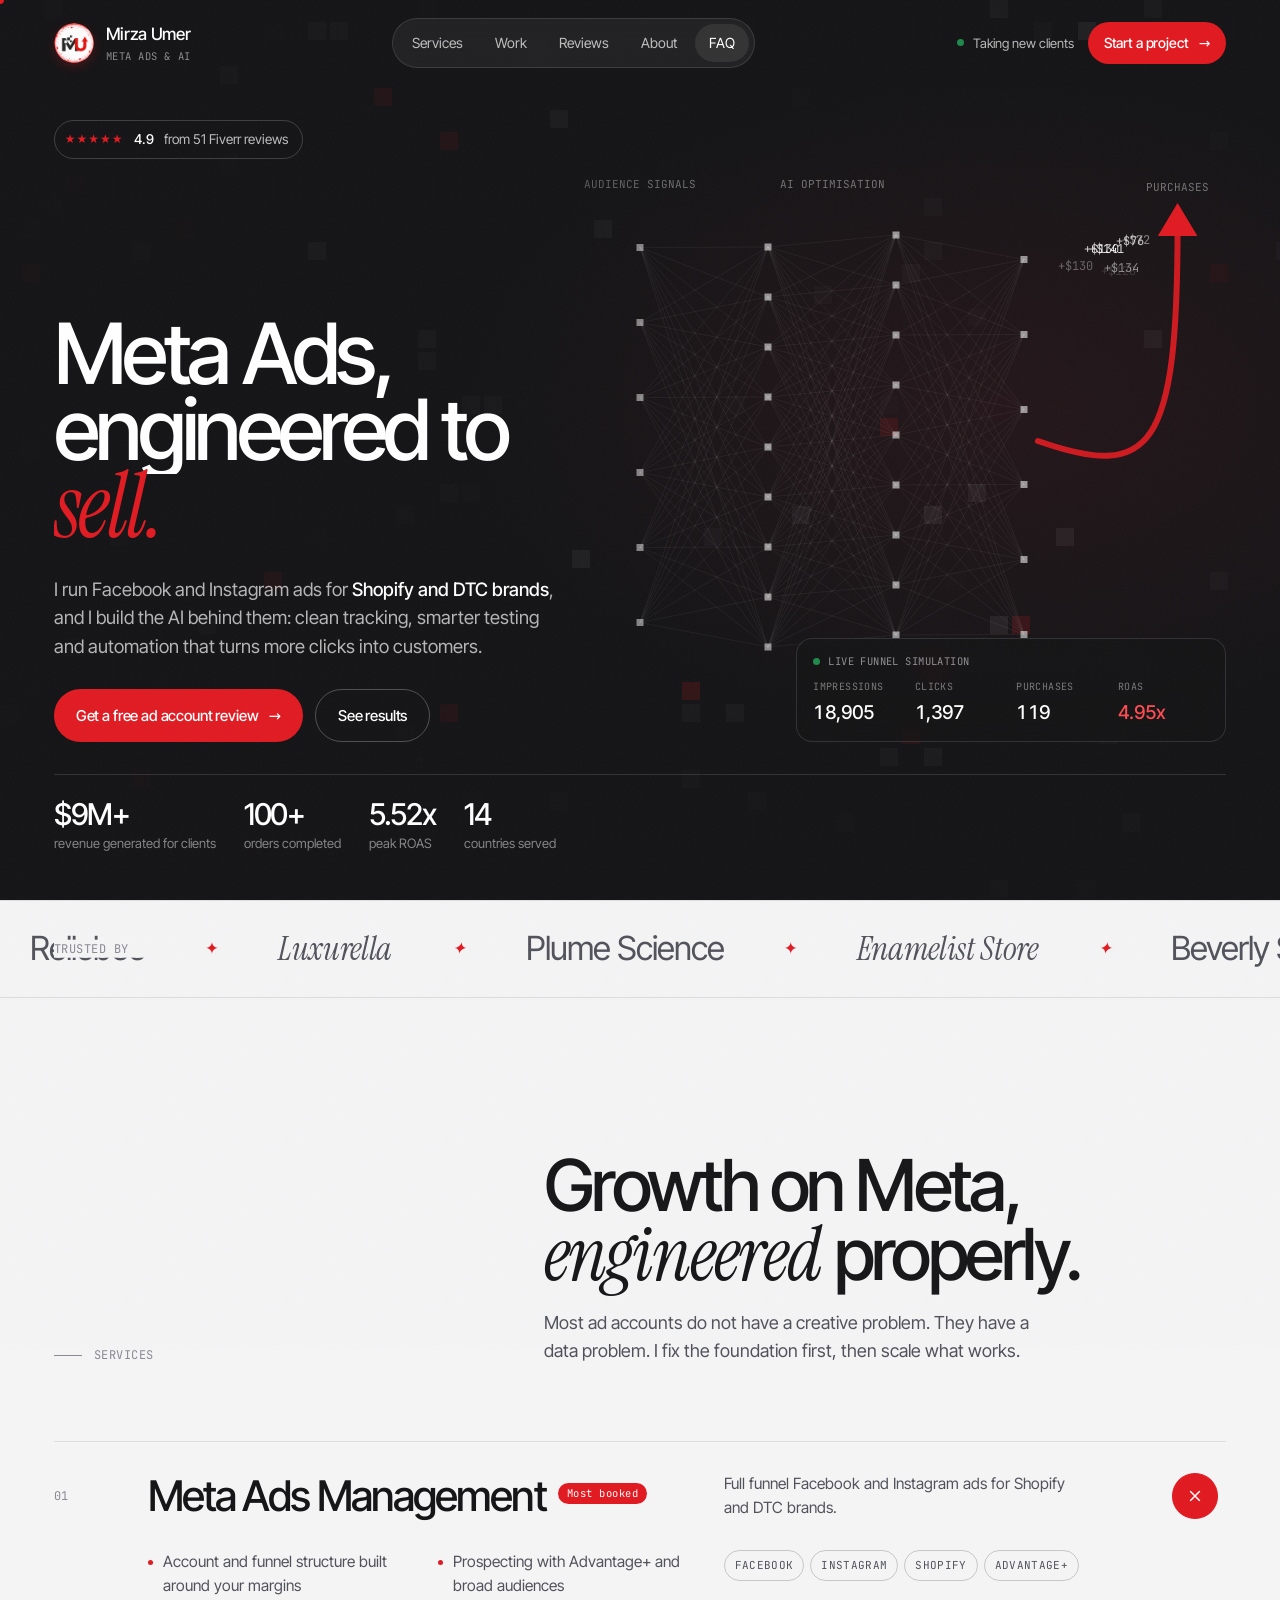
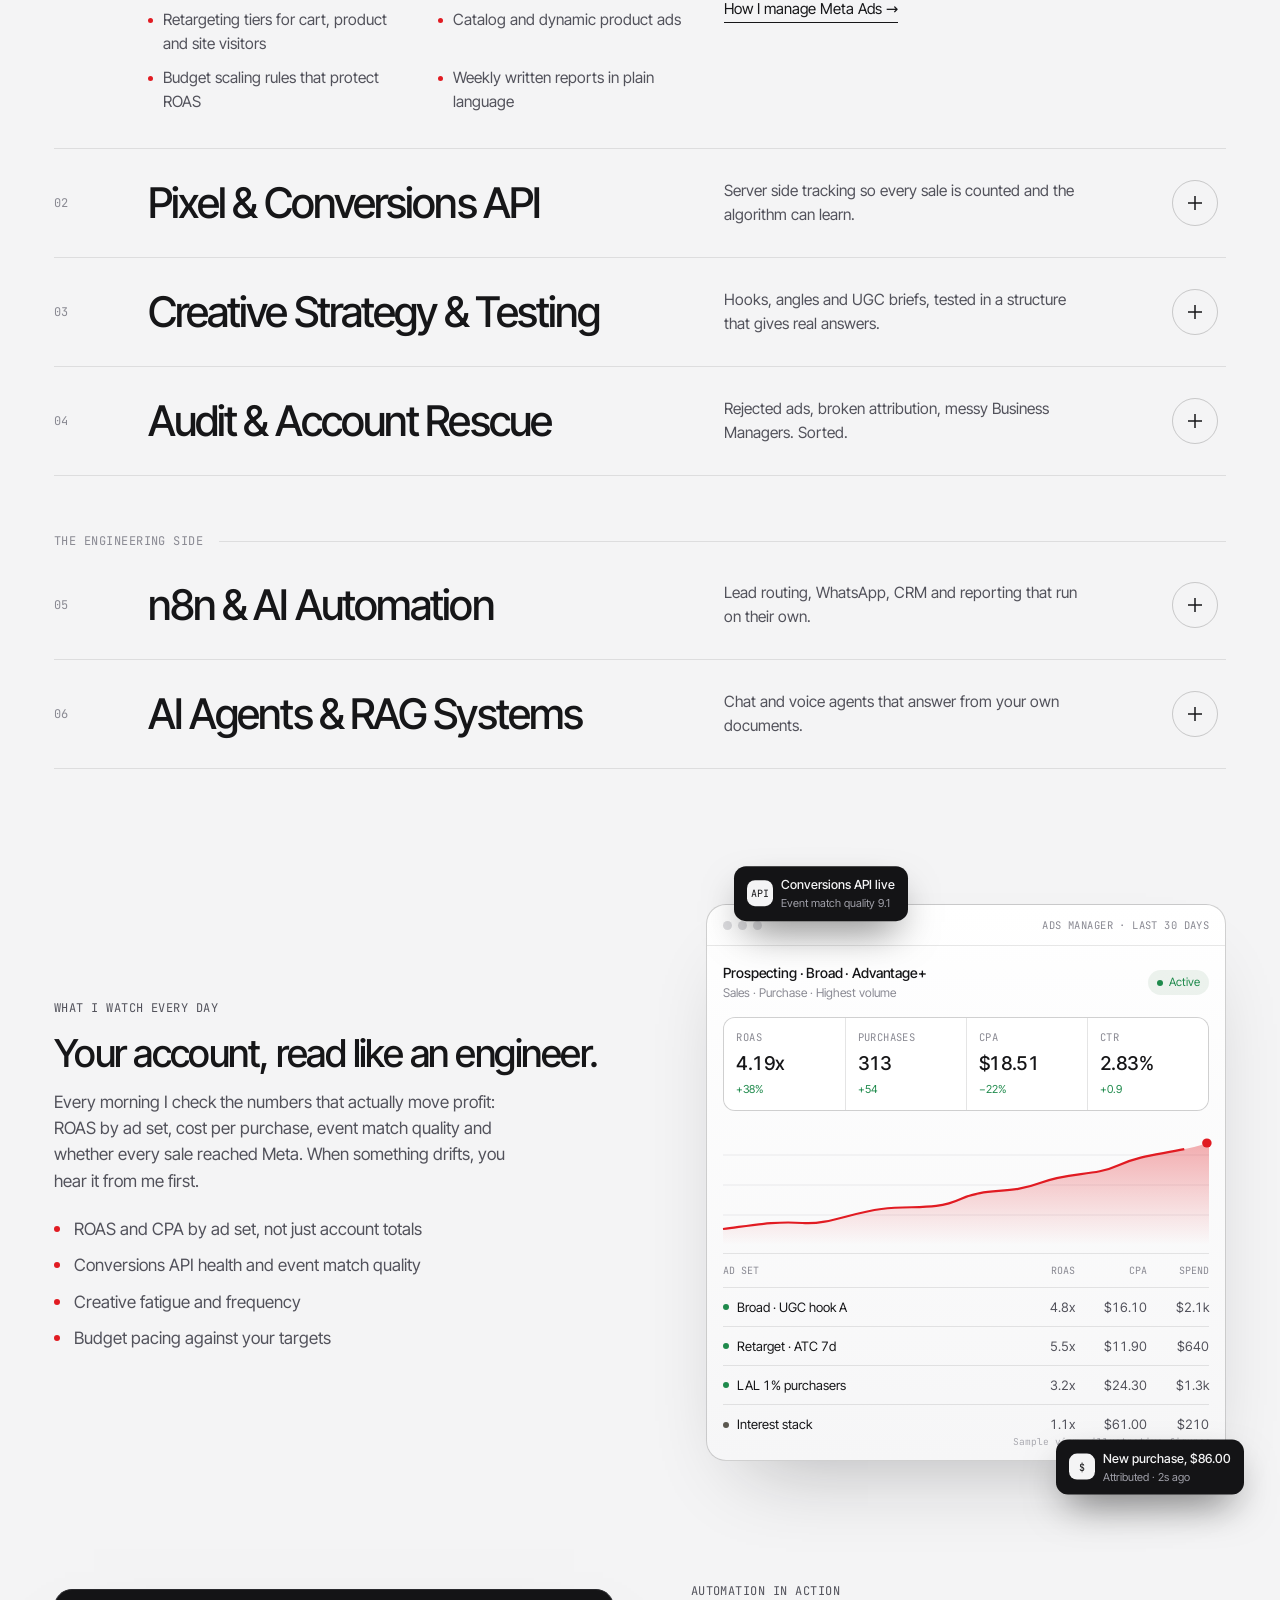
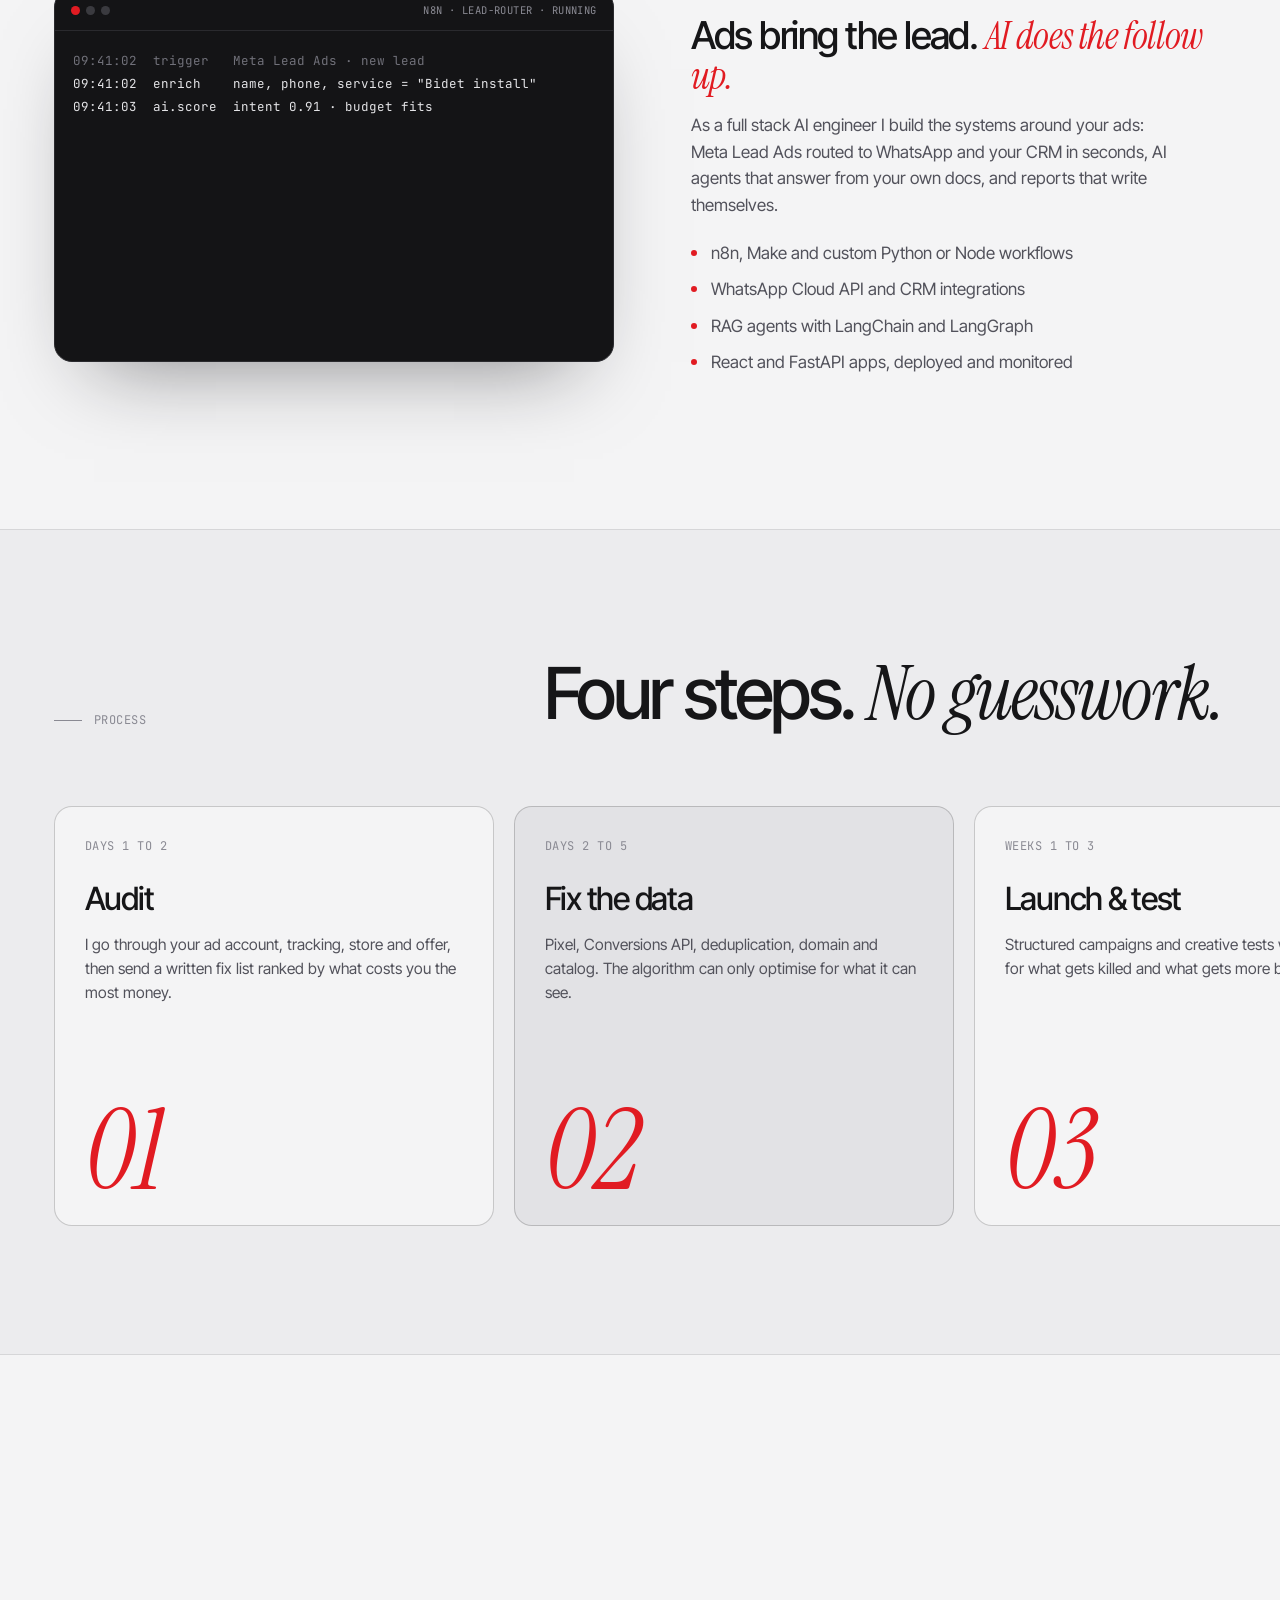
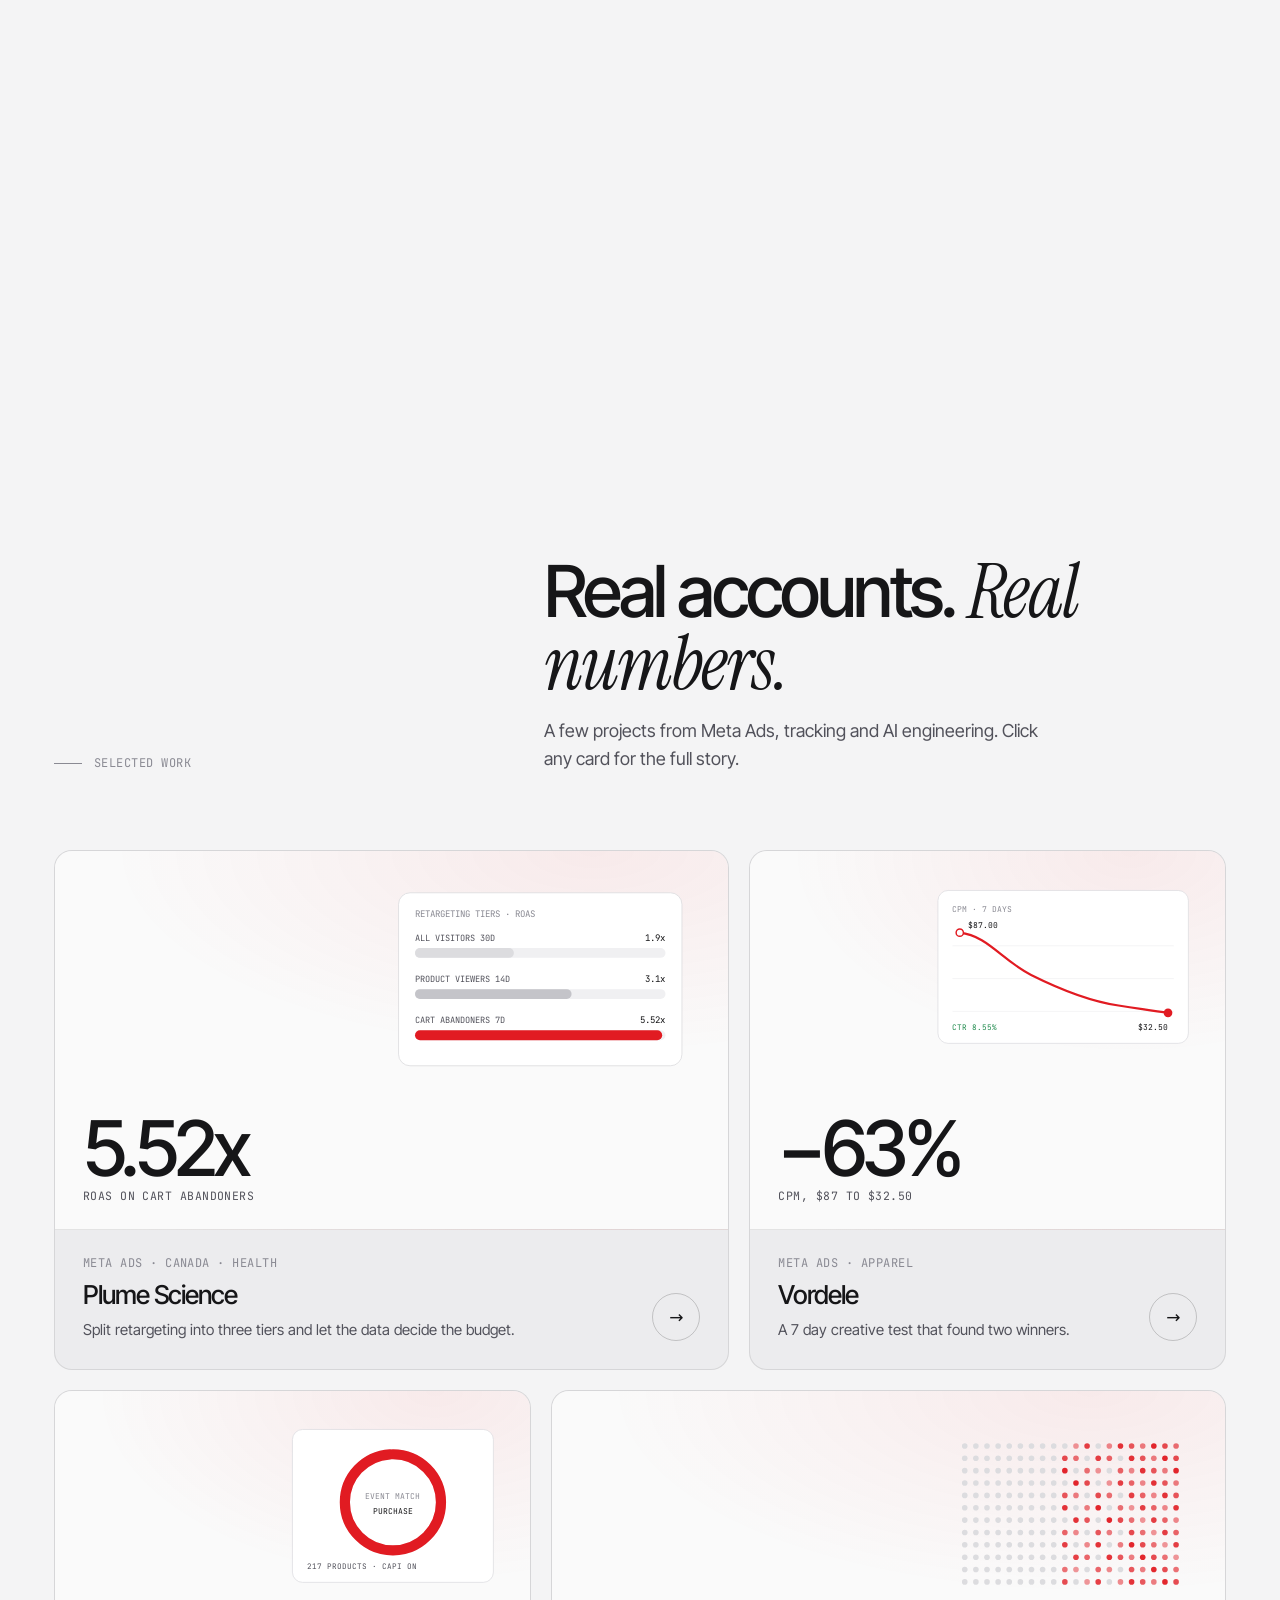
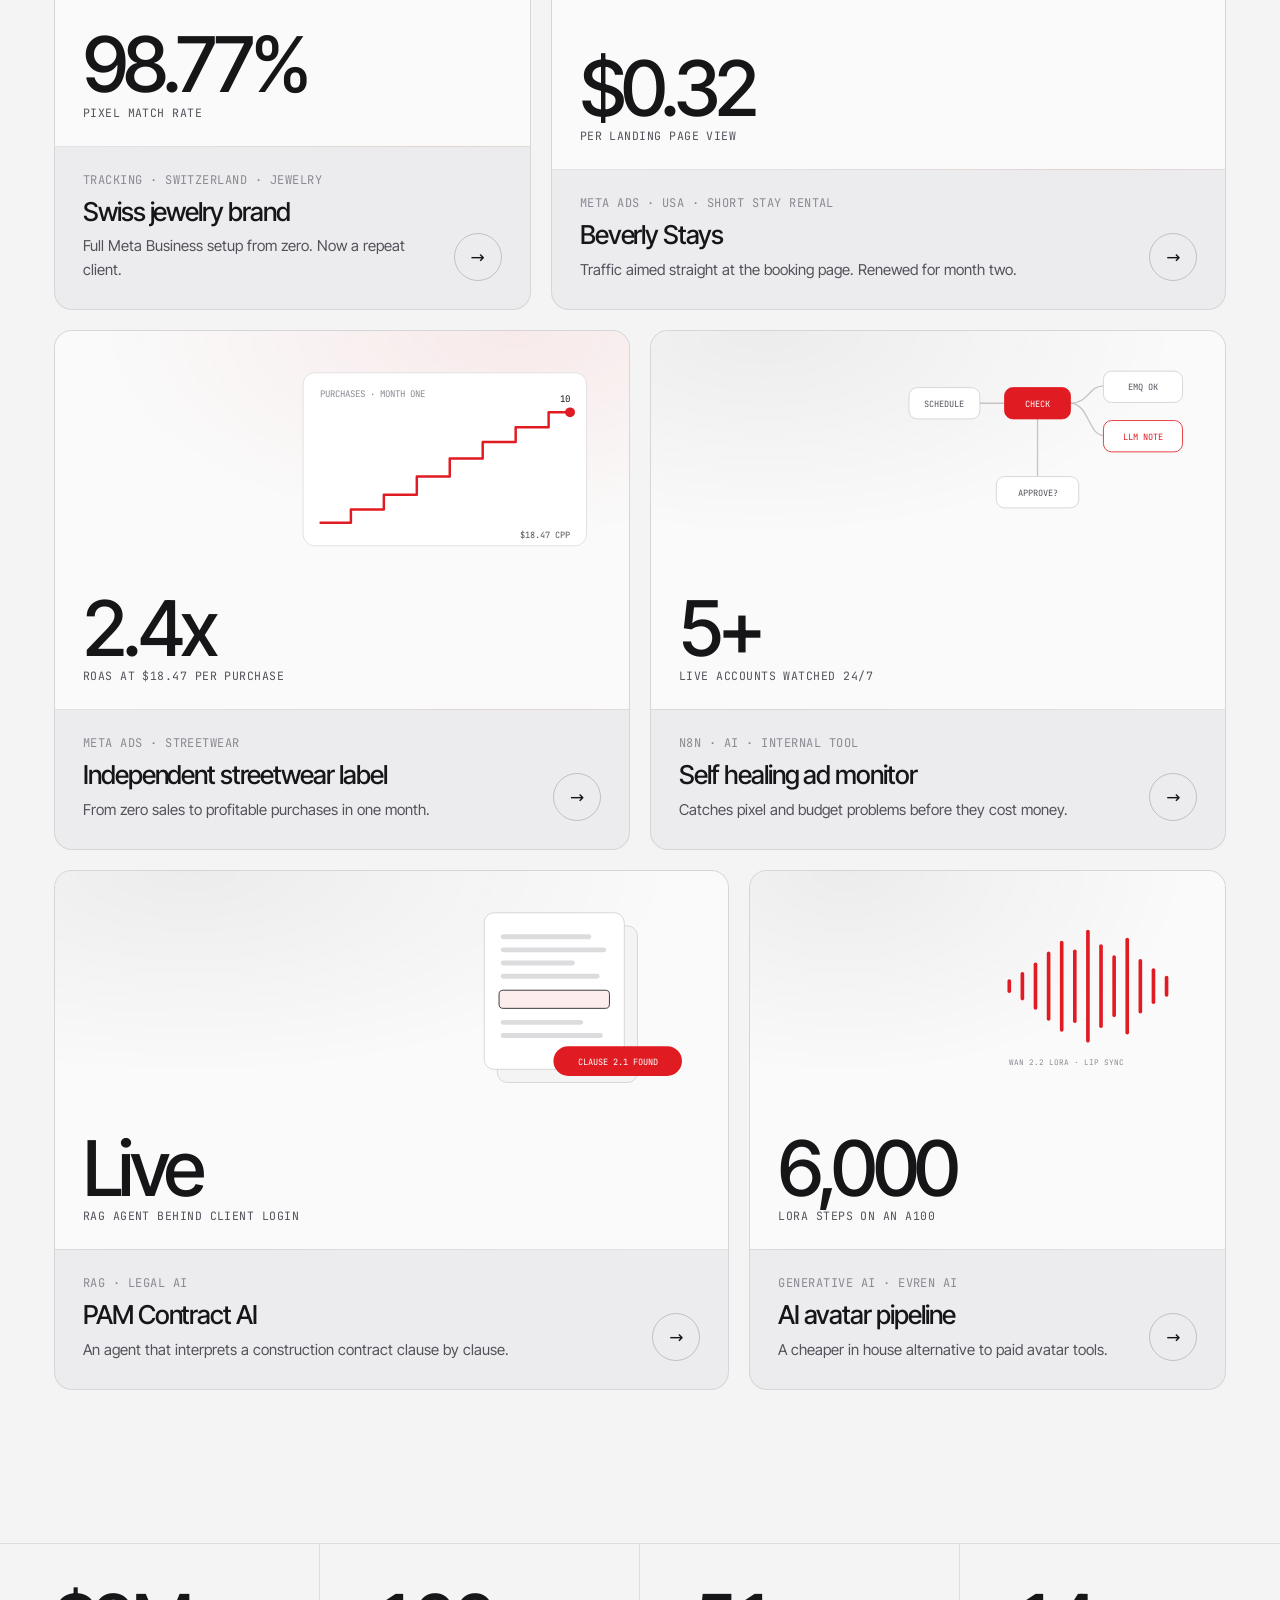
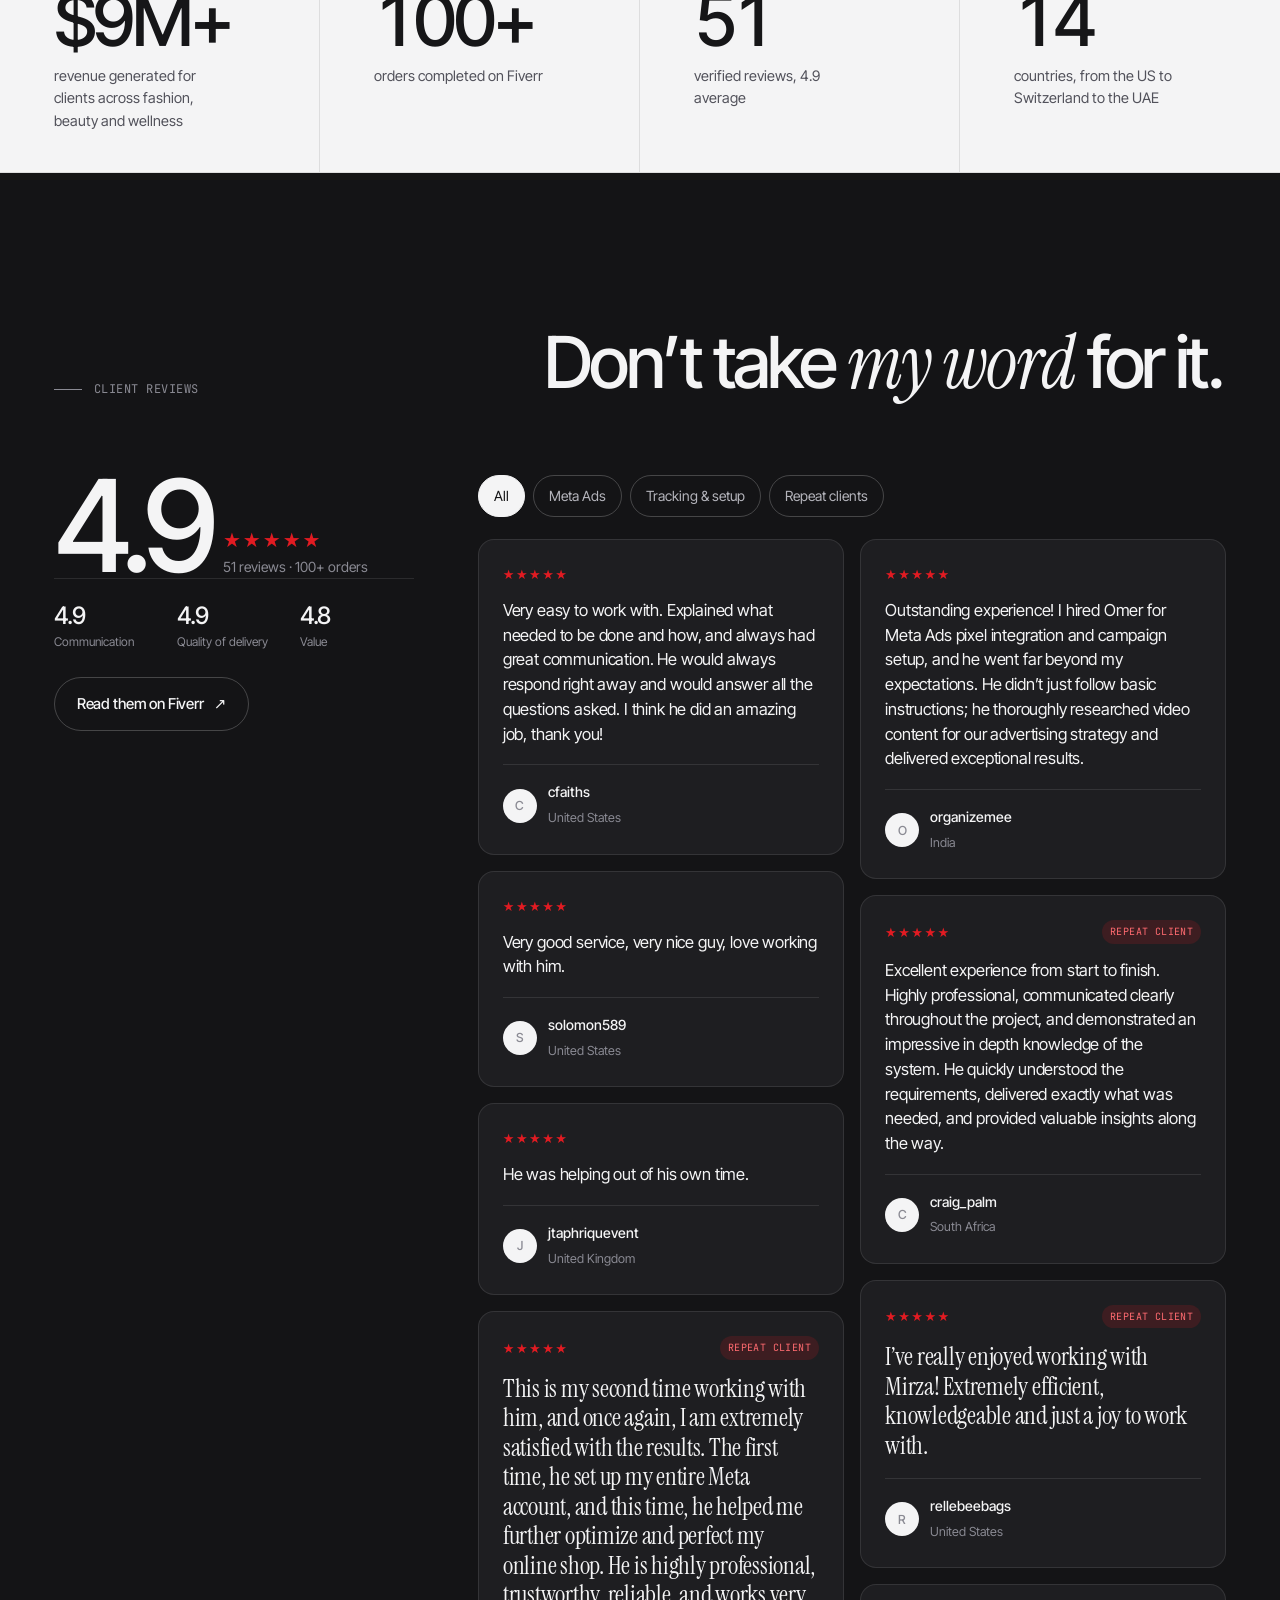
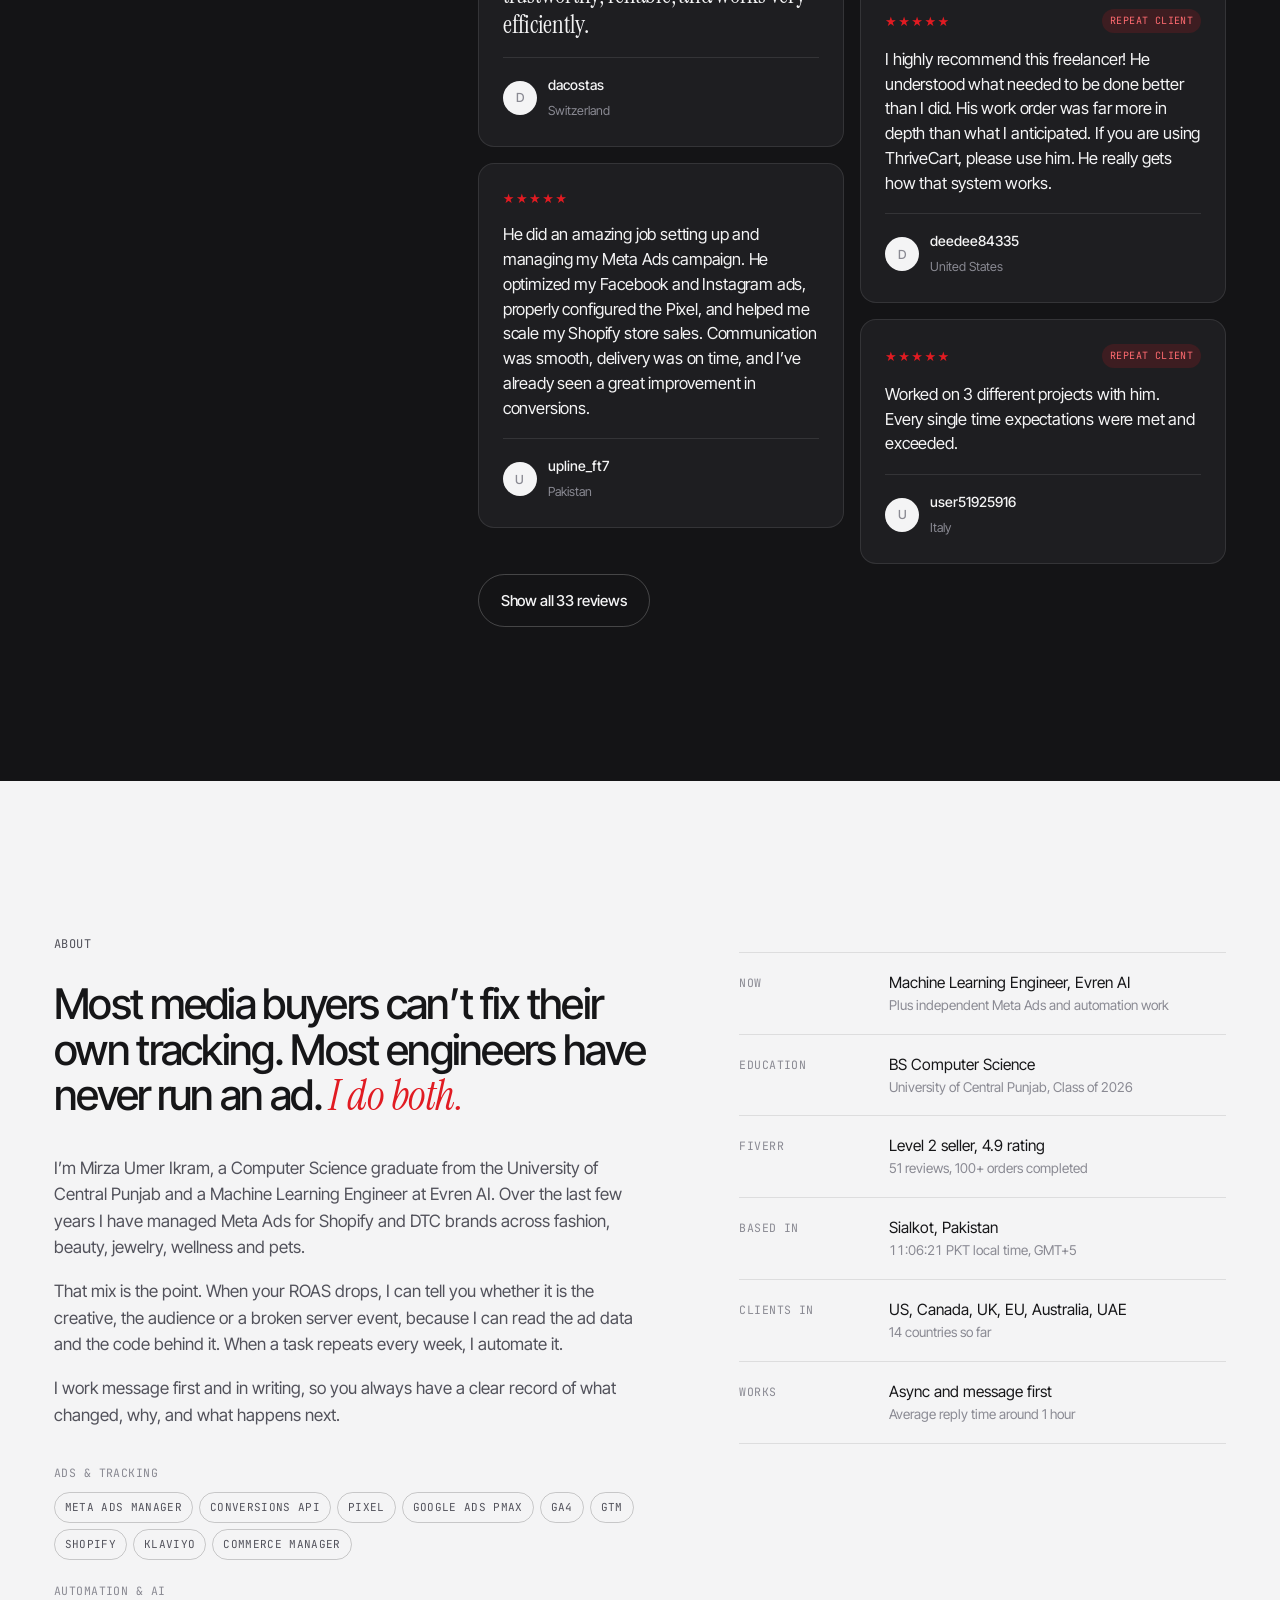
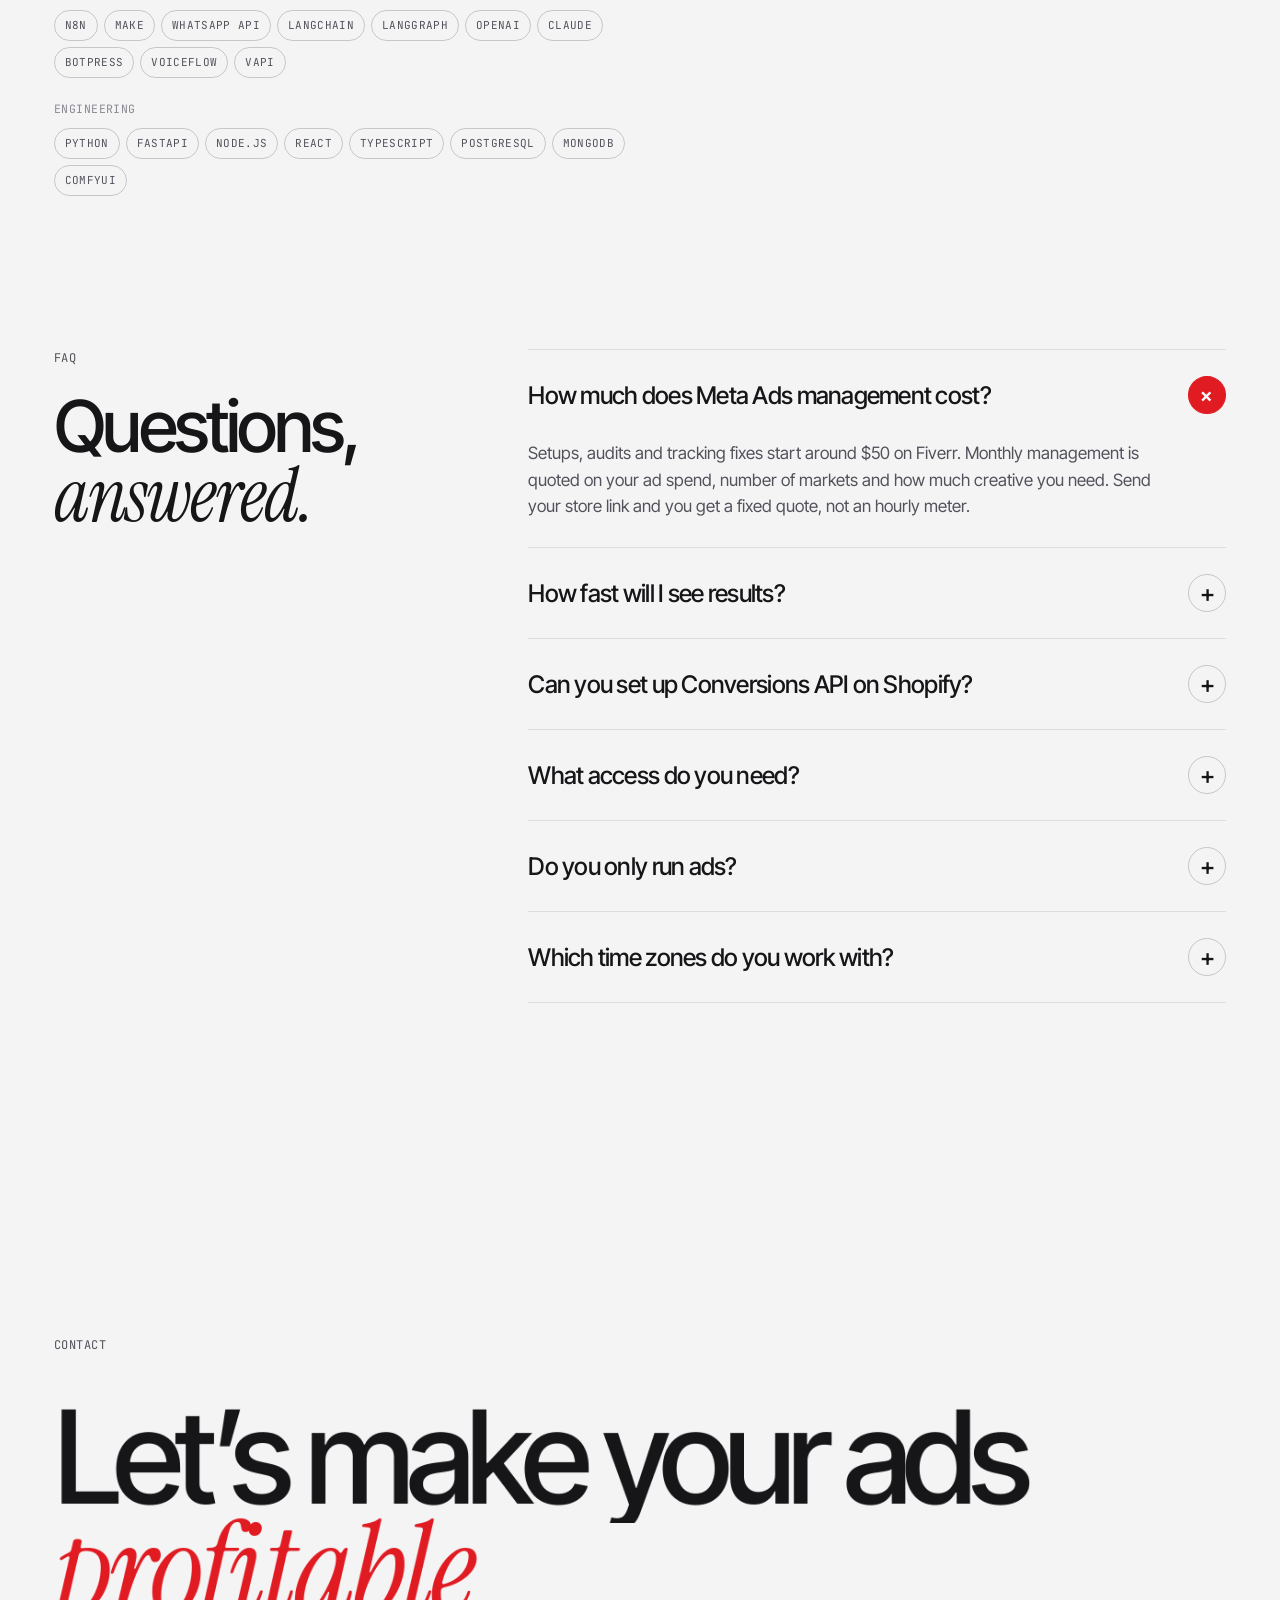
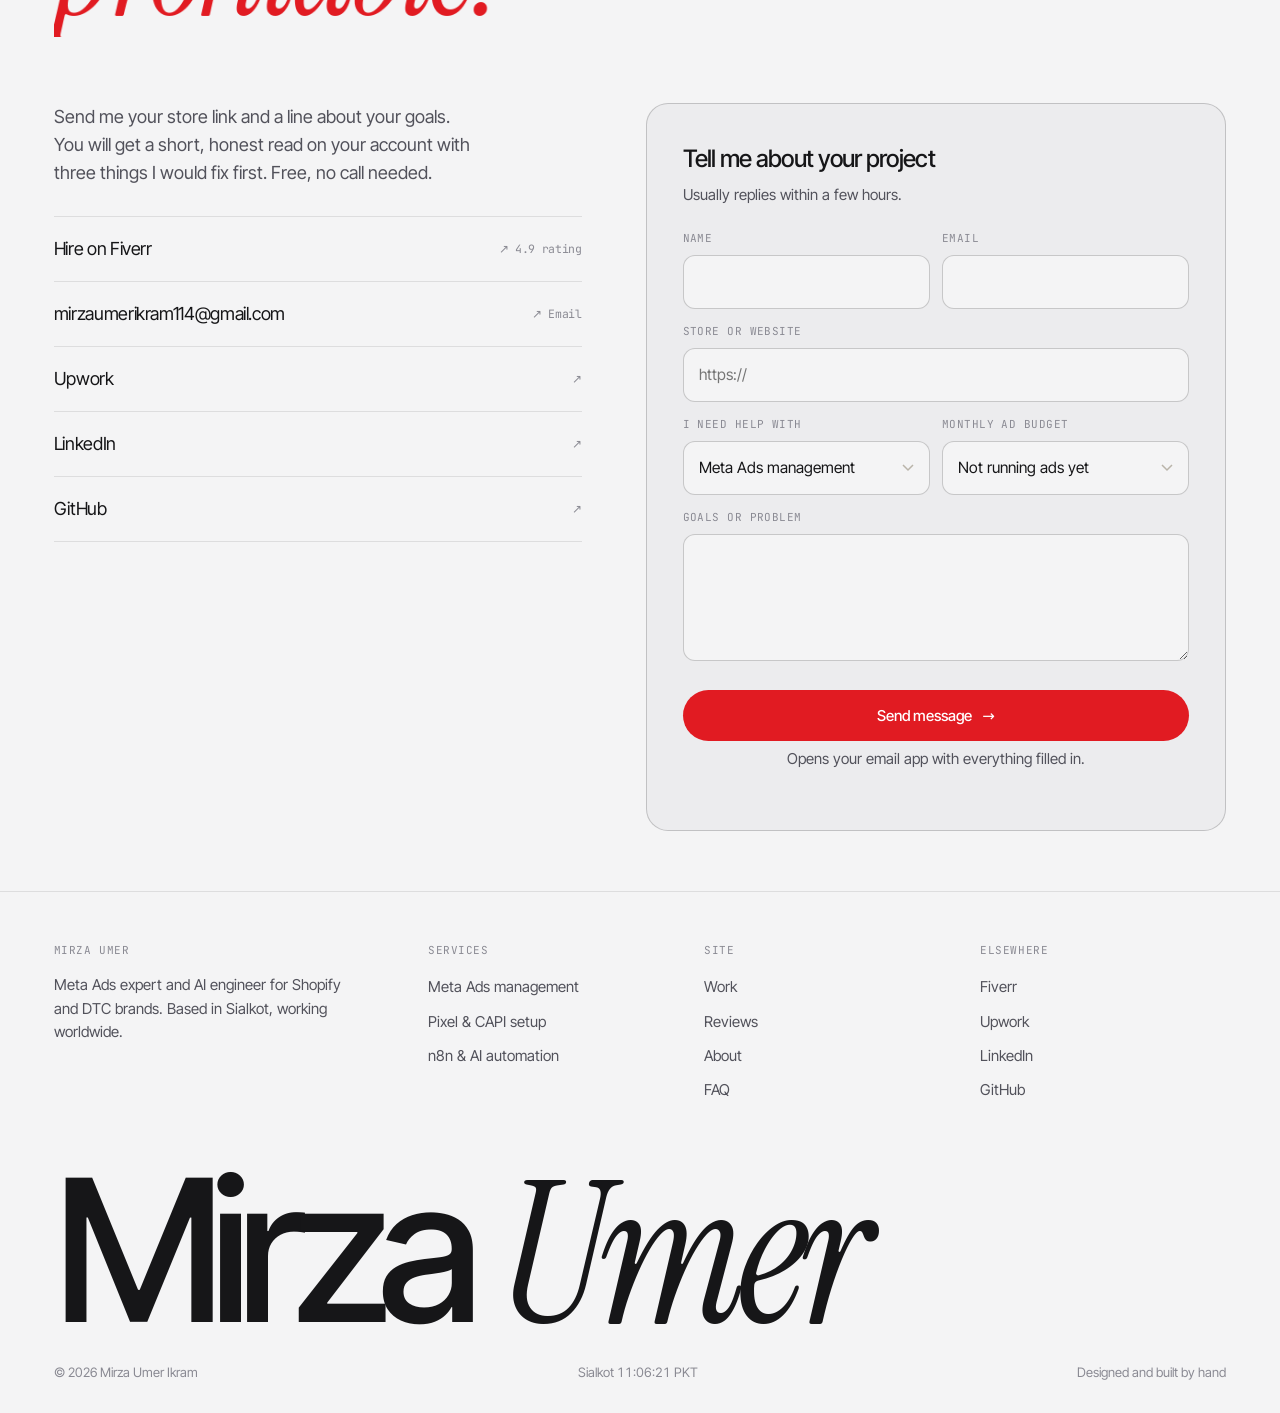
==== commit efb2353e: "Add files via upload" ====
--- a/index.html
+++ b/index.html
@@ -4,17 +4,17 @@
 <meta charset="utf-8">
 <meta name="viewport" content="width=device-width, initial-scale=1, viewport-fit=cover">
 <title>Mirza Umer | Meta Ads Expert for Shopify and DTC Brands</title>
-<meta name="description" content="Meta Ads expert and AI engineer helping Shopify and DTC brands scale profitably. Facebook and Instagram ads, Pixel and Conversions API setup, n8n automation. Rated 4.9 from 44 Fiverr reviews.">
+<meta name="description" content="Meta Ads expert and AI engineer helping Shopify and DTC brands scale profitably. Facebook and Instagram ads, Pixel and Conversions API setup, n8n automation. Rated 4.9 from 51 Fiverr reviews, 100+ orders.">
 <link rel="canonical" href="https://mirzaumer.dev/">
 <meta name="robots" content="index, follow, max-image-preview:large, max-snippet:-1">
 <meta name="author" content="Mirza Umer Ikram">
-<meta name="theme-color" content="#e9edf0">
+<meta name="theme-color" content="#121214">
 <meta name="color-scheme" content="light">
 
 <meta property="og:type" content="website">
 <meta property="og:site_name" content="Mirza Umer">
 <meta property="og:title" content="Mirza Umer | Meta Ads Expert for Shopify and DTC Brands">
-<meta property="og:description" content="Facebook and Instagram ads that turn clicks into customers. Pixel and CAPI tracking done right, plus n8n and AI automation. 4.9 from 44 Fiverr reviews.">
+<meta property="og:description" content="Facebook and Instagram ads that turn clicks into customers. Pixel and CAPI tracking done right, plus n8n and AI automation. 4.9 from 51 Fiverr reviews.">
 <meta property="og:url" content="https://mirzaumer.dev/">
 <meta property="og:image" content="https://mirzaumer.dev/assets/img/og.png">
 <meta property="og:image:width" content="1200">
@@ -26,7 +26,7 @@
 <meta name="twitter:description" content="Facebook and Instagram ads that turn clicks into customers. Pixel and CAPI done right, plus n8n and AI automation.">
 <meta name="twitter:image" content="https://mirzaumer.dev/assets/img/og.png">
 
-<link rel="icon" href="/favicon.svg" type="image/svg+xml">
+<link rel="icon" href="/favicon.png" type="image/png">
 <link rel="apple-touch-icon" href="/assets/img/apple-touch-icon.png">
 <link rel="manifest" href="/site.webmanifest">
 <link rel="preload" href="/assets/fonts/inter-tight-latin-500-normal.woff2" as="font" type="font/woff2" crossorigin>
@@ -97,7 +97,7 @@
 
 <div class="loader" aria-hidden="true">
   <div class="loader-bar"></div>
-  <div class="loader-name">Mirza <em>Umer</em></div>
+  <div class="loader-name"><img src="/assets/img/logo-256.png" width="72" height="72" alt="" style="margin-bottom:18px">Mirza <em>Umer</em></div>
   <div class="loader-count">000</div>
 </div>
 
@@ -105,7 +105,7 @@
 
 <header class="nav">
   <a class="brand" href="/" aria-label="Mirza Umer, home">
-    <span class="brand-mark">m</span>
+    <img class="brand-logo" src="/assets/img/logo-96.png" width="40" height="40" alt="">
     <span>Mirza Umer<small>Meta Ads &amp; AI</small></span>
   </a>
   <nav class="nav-links" aria-label="Primary">
@@ -140,29 +140,37 @@
 
 <!-- HERO -->
 <section class="hero" aria-labelledby="h1">
-  <div class="hero-media"><img src="/assets/img/hero.webp" srcset="/assets/img/hero-1280.webp 1280w, /assets/img/hero.webp 2560w" sizes="100vw" width="2560" height="1429" alt="A robotic hand releasing a paper plane into the fog" fetchpriority="high"></div>
-  <div class="hero-wash"></div>
-  <div class="fog f1"></div><div class="fog f2"></div>
+  <canvas id="engine" aria-hidden="true"></canvas>
+  <div class="hero-vignette"></div>
   <div class="wrap hero-content">
     <div class="hero-top rv">
-      <a class="kicker" href="#reviews"><span class="stars">&#9733;&#9733;&#9733;&#9733;&#9733;</span><b>4.9</b> from 44 Fiverr reviews</a>
-      <span class="mono">Meta Ads expert &amp; AI engineer<br>Sialkot, PK &middot; Working worldwide</span>
+      <a class="kicker" href="#reviews"><span class="stars">&#9733;&#9733;&#9733;&#9733;&#9733;</span><b>4.9</b> from 51 Fiverr reviews</a>
     </div>
     <div>
-      <h1 class="h1" id="h1" data-split>Meta Ads that turn clicks into <span class="serif">customers.</span></h1>
+      <h1 class="h1" id="h1" data-split>Meta Ads, engineered to <span class="serif">sell.</span></h1>
       <div class="hero-bottom">
         <div>
-          <p class="hero-sub rv">I help <strong>Shopify and DTC brands</strong> scale with Facebook and Instagram ads built on clean tracking, tested creative and honest numbers. And because I am a machine learning engineer, I <strong>automate the busywork</strong> with n8n and AI.</p>
+          <p class="hero-sub rv">I run Facebook and Instagram ads for <strong>Shopify and DTC brands</strong>, and I build the AI behind them: clean tracking, smarter testing and automation that turns more clicks into customers.</p>
           <div class="hero-ctas rv">
             <a class="btn btn-primary" href="#contact" data-magnetic>Get a free ad account review <span class="arr">&rarr;</span></a>
             <a class="btn btn-ghost" href="#work">See results</a>
           </div>
         </div>
-        <div class="hero-proof rv">
-          <div class="proof"><b data-count="700" data-pre="$" data-suf="K+">$700K+</b><span>ad spend managed</span></div>
-          <div class="proof"><b data-count="5.52" data-suf="x">5.52x</b><span>peak ROAS</span></div>
-          <div class="proof"><b data-count="14">14</b><span>countries served</span></div>
-        </div>
+        <div class="hud rv" aria-label="Live funnel simulation">
+          <span class="hud-label mono"><i class="dot"></i>Live funnel simulation</span>
+          <div class="hud-grid">
+            <div><span>Impressions</span><b id="hudImp">18,420</b></div>
+            <div><span>Clicks</span><b id="hudClk">1,386</b></div>
+            <div><span>Purchases</span><b id="hudBuy">112</b></div>
+            <div><span>ROAS</span><b id="hudRoas" class="red">4.68x</b></div>
+          </div>
+        </div>
+      </div>
+      <div class="hero-proof rv">
+        <div class="proof"><b data-count="9" data-pre="$" data-suf="M+">$9M+</b><span>revenue generated for clients</span></div>
+        <div class="proof"><b data-count="100" data-suf="+">100+</b><span>orders completed</span></div>
+        <div class="proof"><b data-count="5.52" data-suf="x">5.52x</b><span>peak ROAS</span></div>
+        <div class="proof"><b data-count="14">14</b><span>countries served</span></div>
       </div>
     </div>
   </div>
@@ -337,11 +345,11 @@
             </div>
             <div class="chart">
               <svg viewBox="0 0 460 120" preserveAspectRatio="none">
-                <defs><linearGradient id="ga" x1="0" x2="0" y1="0" y2="1"><stop offset="0" stop-color="#6b4a2e" stop-opacity=".35"/><stop offset="1" stop-color="#6b4a2e" stop-opacity="0"/></linearGradient></defs>
+                <defs><linearGradient id="ga" x1="0" x2="0" y1="0" y2="1"><stop offset="0" stop-color="#e11b22" stop-opacity=".35"/><stop offset="1" stop-color="#e11b22" stop-opacity="0"/></linearGradient></defs>
                 <g class="grid"><line x1="0" x2="460" y1="30" y2="30"/><line x1="0" x2="460" y1="60" y2="60"/><line x1="0" x2="460" y1="90" y2="90"/></g>
                 <path id="chartArea" d="M0 104 C30 100 50 96 75 98 S120 88 150 84 S200 86 225 74 S270 70 300 58 S350 52 375 40 S420 30 460 18 L460 120 L0 120Z" fill="url(#ga)"/>
-                <path id="chartLine" d="M0 104 C30 100 50 96 75 98 S120 88 150 84 S200 86 225 74 S270 70 300 58 S350 52 375 40 S420 30 460 18" fill="none" stroke="#6b4a2e" stroke-width="2.2" vector-effect="non-scaling-stroke"/>
-                <circle id="chartDot" cx="458" cy="18" r="4.5" fill="#6b4a2e"/>
+                <path id="chartLine" d="M0 104 C30 100 50 96 75 98 S120 88 150 84 S200 86 225 74 S270 70 300 58 S350 52 375 40 S420 30 460 18" fill="none" stroke="#e11b22" stroke-width="2.2" vector-effect="non-scaling-stroke"/>
+                <circle id="chartDot" cx="458" cy="18" r="4.5" fill="#e11b22"/>
               </svg>
             </div>
             <div class="rows">
@@ -356,6 +364,19 @@
         </div>
       </div>
     </div>
+
+    <div class="acct acct-ai">
+      <div class="console rv" aria-label="Automation log example">
+        <div class="console-head"><span class="lights"><i></i><i></i><i></i></span><span class="mono">n8n &middot; lead-router &middot; running</span></div>
+        <pre class="console-body" id="consoleBody"></pre>
+      </div>
+      <div class="acct-copy rv">
+        <span class="mono muted">Automation in action</span>
+        <h3>Ads bring the lead. <span class="serif accent">AI does the follow up.</span></h3>
+        <p>As a full stack AI engineer I build the systems around your ads: Meta Lead Ads routed to WhatsApp and your CRM in seconds, AI agents that answer from your own docs, and reports that write themselves.</p>
+        <ul class="acct-list"><li>n8n, Make and custom Python or Node workflows</li><li>WhatsApp Cloud API and CRM integrations</li><li>RAG agents with LangChain and LangGraph</li><li>React and FastAPI apps, deployed and monitored</li></ul>
+      </div>
+    </div>
   </div>
 </section>
 
@@ -390,7 +411,7 @@
 
       <article class="case wide rv" tabindex="0" role="button" data-cursor="Read" aria-label="Plume Science case study">
         <div class="case-vis">
-          <svg viewBox="0 0 600 340" preserveAspectRatio="xMaxYMin meet" aria-hidden="true"><rect x="232" y="24" width="344" height="210" rx="14" fill="#ffffff" stroke="#d3dbe0"/><text x="252" y="54" font-family="JetBrains Mono, monospace" font-size="11" fill="#7b858d">RETARGETING TIERS · ROAS</text><text x="252" y="82" font-family="JetBrains Mono, monospace" font-size="10.5" fill="#4f5963">ALL VISITORS 30D</text><rect x="252" y="91" width="304" height="12" rx="6" fill="#eef2f4"/><rect class="grow" x="252" y="91" width="120" height="12" rx="6" fill="#d3dbe0"/><text x="556" y="82" text-anchor="end" font-family="JetBrains Mono, monospace" font-size="11" fill="#14181c">1.9x</text><text x="252" y="132" font-family="JetBrains Mono, monospace" font-size="10.5" fill="#4f5963">PRODUCT VIEWERS 14D</text><rect x="252" y="141" width="304" height="12" rx="6" fill="#eef2f4"/><rect class="grow" x="252" y="141" width="190" height="12" rx="6" fill="#b9c4cb"/><text x="556" y="132" text-anchor="end" font-family="JetBrains Mono, monospace" font-size="11" fill="#14181c">3.1x</text><text x="252" y="182" font-family="JetBrains Mono, monospace" font-size="10.5" fill="#4f5963">CART ABANDONERS 7D</text><rect x="252" y="191" width="304" height="12" rx="6" fill="#eef2f4"/><rect class="grow" x="252" y="191" width="300" height="12" rx="6" fill="#6b4a2e"/><text x="556" y="182" text-anchor="end" font-family="JetBrains Mono, monospace" font-size="11" fill="#14181c">5.52x</text></svg>
+          <svg viewBox="0 0 600 340" preserveAspectRatio="xMaxYMin meet" aria-hidden="true"><rect x="232" y="24" width="344" height="210" rx="14" fill="#ffffff" stroke="#dcdcdf"/><text x="252" y="54" font-family="JetBrains Mono, monospace" font-size="11" fill="#8a8a93">RETARGETING TIERS · ROAS</text><text x="252" y="82" font-family="JetBrains Mono, monospace" font-size="10.5" fill="#52525b">ALL VISITORS 30D</text><rect x="252" y="91" width="304" height="12" rx="6" fill="#f0f0f2"/><rect class="grow" x="252" y="91" width="120" height="12" rx="6" fill="#dcdcdf"/><text x="556" y="82" text-anchor="end" font-family="JetBrains Mono, monospace" font-size="11" fill="#161618">1.9x</text><text x="252" y="132" font-family="JetBrains Mono, monospace" font-size="10.5" fill="#52525b">PRODUCT VIEWERS 14D</text><rect x="252" y="141" width="304" height="12" rx="6" fill="#f0f0f2"/><rect class="grow" x="252" y="141" width="190" height="12" rx="6" fill="#c4c4c9"/><text x="556" y="132" text-anchor="end" font-family="JetBrains Mono, monospace" font-size="11" fill="#161618">3.1x</text><text x="252" y="182" font-family="JetBrains Mono, monospace" font-size="10.5" fill="#52525b">CART ABANDONERS 7D</text><rect x="252" y="191" width="304" height="12" rx="6" fill="#f0f0f2"/><rect class="grow" x="252" y="191" width="300" height="12" rx="6" fill="#e11b22"/><text x="556" y="182" text-anchor="end" font-family="JetBrains Mono, monospace" font-size="11" fill="#161618">5.52x</text></svg>
           <div class="case-metric"><b>5.52x</b><span>ROAS on cart abandoners</span></div>
         </div>
         <div class="case-body"><span class="mono">Meta Ads &middot; Canada &middot; Health</span><h3>Plume Science</h3><p>Split retargeting into three tiers and let the data decide the budget.</p><span class="go">&rarr;</span></div>
@@ -406,7 +427,7 @@
 
       <article class="case narrow rv" tabindex="0" role="button" data-cursor="Read" aria-label="Vordele case study">
         <div class="case-vis">
-          <svg viewBox="0 0 600 340" preserveAspectRatio="xMaxYMin meet" aria-hidden="true"><rect x="232" y="24" width="344" height="210" rx="14" fill="#ffffff" stroke="#d3dbe0"/><text x="252" y="54" font-family="JetBrains Mono, monospace" font-size="11" fill="#7b858d">CPM · 7 DAYS</text><g stroke="#eef2f4"><line x1="252" x2="556" y1="100" y2="100"/><line x1="252" x2="556" y1="145" y2="145"/><line x1="252" x2="556" y1="190" y2="190"/></g><path d="M262 82 C300 86 320 120 360 140 S440 176 480 182 S530 190 548 192" fill="none" stroke="#6b4a2e" stroke-width="3" stroke-linecap="round"/><circle cx="262" cy="82" r="5" fill="#ffffff" stroke="#6b4a2e" stroke-width="2"/><circle cx="548" cy="192" r="6" fill="#6b4a2e"/><text x="274" y="76" font-family="JetBrains Mono, monospace" font-size="11" fill="#14181c">$87.00</text><text x="548" y="215" text-anchor="end" font-family="JetBrains Mono, monospace" font-size="11" fill="#14181c">$32.50</text><text x="252" y="215" font-family="JetBrains Mono, monospace" font-size="10.5" fill="#4f8a5b">CTR 8.55%</text></svg>
+          <svg viewBox="0 0 600 340" preserveAspectRatio="xMaxYMin meet" aria-hidden="true"><rect x="232" y="24" width="344" height="210" rx="14" fill="#ffffff" stroke="#dcdcdf"/><text x="252" y="54" font-family="JetBrains Mono, monospace" font-size="11" fill="#8a8a93">CPM · 7 DAYS</text><g stroke="#f0f0f2"><line x1="252" x2="556" y1="100" y2="100"/><line x1="252" x2="556" y1="145" y2="145"/><line x1="252" x2="556" y1="190" y2="190"/></g><path d="M262 82 C300 86 320 120 360 140 S440 176 480 182 S530 190 548 192" fill="none" stroke="#e11b22" stroke-width="3" stroke-linecap="round"/><circle cx="262" cy="82" r="5" fill="#ffffff" stroke="#e11b22" stroke-width="2"/><circle cx="548" cy="192" r="6" fill="#e11b22"/><text x="274" y="76" font-family="JetBrains Mono, monospace" font-size="11" fill="#161618">$87.00</text><text x="548" y="215" text-anchor="end" font-family="JetBrains Mono, monospace" font-size="11" fill="#161618">$32.50</text><text x="252" y="215" font-family="JetBrains Mono, monospace" font-size="10.5" fill="#1f8a4c">CTR 8.55%</text></svg>
           <div class="case-metric"><b>&minus;63%</b><span>CPM, $87 to $32.50</span></div>
         </div>
         <div class="case-body"><span class="mono">Meta Ads &middot; Apparel</span><h3>Vordele</h3><p>A 7 day creative test that found two winners.</p><span class="go">&rarr;</span></div>
@@ -422,7 +443,7 @@
 
       <article class="case narrow rv" tabindex="0" role="button" data-cursor="Read" aria-label="Swiss jewelry brand case study">
         <div class="case-vis">
-          <svg viewBox="0 0 600 340" preserveAspectRatio="xMaxYMin meet" aria-hidden="true"><rect x="300" y="24" width="276" height="210" rx="14" fill="#ffffff" stroke="#d3dbe0"/><circle cx="438" cy="124" r="66" fill="none" stroke="#eef2f4" stroke-width="14"/><circle cx="438" cy="124" r="66" fill="none" stroke="#6b4a2e" stroke-width="14" stroke-linecap="round" stroke-dasharray="410 415" transform="rotate(-90 438 124)"/><text x="438" y="120" text-anchor="middle" font-family="JetBrains Mono, monospace" font-size="11" fill="#7b858d">EVENT MATCH</text><text x="438" y="140" text-anchor="middle" font-family="JetBrains Mono, monospace" font-size="11" fill="#14181c">PURCHASE</text><text x="320" y="216" font-family="JetBrains Mono, monospace" font-size="10.5" fill="#4f5963">217 PRODUCTS · CAPI ON</text></svg>
+          <svg viewBox="0 0 600 340" preserveAspectRatio="xMaxYMin meet" aria-hidden="true"><rect x="300" y="24" width="276" height="210" rx="14" fill="#ffffff" stroke="#dcdcdf"/><circle cx="438" cy="124" r="66" fill="none" stroke="#f0f0f2" stroke-width="14"/><circle cx="438" cy="124" r="66" fill="none" stroke="#e11b22" stroke-width="14" stroke-linecap="round" stroke-dasharray="410 415" transform="rotate(-90 438 124)"/><text x="438" y="120" text-anchor="middle" font-family="JetBrains Mono, monospace" font-size="11" fill="#8a8a93">EVENT MATCH</text><text x="438" y="140" text-anchor="middle" font-family="JetBrains Mono, monospace" font-size="11" fill="#161618">PURCHASE</text><text x="320" y="216" font-family="JetBrains Mono, monospace" font-size="10.5" fill="#52525b">217 PRODUCTS · CAPI ON</text></svg>
           <div class="case-metric"><b>98.77%</b><span>pixel match rate</span></div>
         </div>
         <div class="case-body"><span class="mono">Tracking &middot; Switzerland &middot; Jewelry</span><h3>Swiss jewelry brand</h3><p>Full Meta Business setup from zero. Now a repeat client.</p><span class="go">&rarr;</span></div>
@@ -454,7 +475,7 @@
 
       <article class="case rv" tabindex="0" role="button" data-cursor="Read" aria-label="Streetwear brand case study">
         <div class="case-vis">
-          <svg viewBox="0 0 600 340" preserveAspectRatio="xMaxYMin meet" aria-hidden="true"><rect x="232" y="24" width="344" height="210" rx="14" fill="#ffffff" stroke="#d3dbe0"/><text x="252" y="54" font-family="JetBrains Mono, monospace" font-size="11" fill="#7b858d">PURCHASES · MONTH ONE</text><path d="M252 206 L290 206 L290 190 L330 190 L330 172 L370 172 L370 150 L410 150 L410 128 L450 128 L450 108 L490 108 L490 90 L530 90 L530 72 L556 72" fill="none" stroke="#6b4a2e" stroke-width="3" stroke-linejoin="round"/><circle cx="556" cy="72" r="6" fill="#6b4a2e"/><text x="556" y="60" text-anchor="end" font-family="JetBrains Mono, monospace" font-size="11" fill="#14181c">10</text><text x="556" y="225" text-anchor="end" font-family="JetBrains Mono, monospace" font-size="10.5" fill="#4f5963">$18.47 CPP</text></svg>
+          <svg viewBox="0 0 600 340" preserveAspectRatio="xMaxYMin meet" aria-hidden="true"><rect x="232" y="24" width="344" height="210" rx="14" fill="#ffffff" stroke="#dcdcdf"/><text x="252" y="54" font-family="JetBrains Mono, monospace" font-size="11" fill="#8a8a93">PURCHASES · MONTH ONE</text><path d="M252 206 L290 206 L290 190 L330 190 L330 172 L370 172 L370 150 L410 150 L410 128 L450 128 L450 108 L490 108 L490 90 L530 90 L530 72 L556 72" fill="none" stroke="#e11b22" stroke-width="3" stroke-linejoin="round"/><circle cx="556" cy="72" r="6" fill="#e11b22"/><text x="556" y="60" text-anchor="end" font-family="JetBrains Mono, monospace" font-size="11" fill="#161618">10</text><text x="556" y="225" text-anchor="end" font-family="JetBrains Mono, monospace" font-size="10.5" fill="#52525b">$18.47 CPP</text></svg>
           <div class="case-metric"><b>2.4x</b><span>ROAS at $18.47 per purchase</span></div>
         </div>
         <div class="case-body"><span class="mono">Meta Ads &middot; Streetwear</span><h3>Independent streetwear label</h3><p>From zero sales to profitable purchases in one month.</p><span class="go">&rarr;</span></div>
@@ -470,7 +491,7 @@
 
       <article class="case case-ai rv" tabindex="0" role="button" data-cursor="Read" aria-label="Self healing ad monitor case study">
         <div class="case-vis">
-          <svg viewBox="0 0 600 340" preserveAspectRatio="xMaxYMin meet" aria-hidden="true"><g fill="none" stroke="#b9c4cb" stroke-width="1.6"><path d="M330 61 H360"/><path d="M440 61 C462 61 462 40 480 40"/><path d="M440 61 C462 61 462 100 480 100"/><path d="M400 80 V150"/></g><rect x="244" y="42" width="86" height="38" rx="10" fill="#ffffff" stroke="#c9d2d8"/><text x="287.0" y="65" text-anchor="middle" font-family="JetBrains Mono, monospace" font-size="10.5" fill="#4f5963">SCHEDULE</text><rect x="360" y="42" width="80" height="38" rx="10" fill="#c8a266" stroke="#c8a266"/><text x="400.0" y="65" text-anchor="middle" font-family="JetBrains Mono, monospace" font-size="10.5" fill="#14181c">CHECK</text><rect x="480" y="22" width="96" height="38" rx="10" fill="#ffffff" stroke="#c9d2d8"/><text x="528.0" y="45" text-anchor="middle" font-family="JetBrains Mono, monospace" font-size="10.5" fill="#4f5963">EMQ OK</text><rect x="480" y="82" width="96" height="38" rx="10" fill="#ffffff" stroke="#6b4a2e"/><text x="528.0" y="105" text-anchor="middle" font-family="JetBrains Mono, monospace" font-size="10.5" fill="#6b4a2e">LLM NOTE</text><rect x="350" y="150" width="100" height="38" rx="10" fill="#ffffff" stroke="#c9d2d8"/><text x="400.0" y="173" text-anchor="middle" font-family="JetBrains Mono, monospace" font-size="10.5" fill="#4f5963">APPROVE?</text></svg>
+          <svg viewBox="0 0 600 340" preserveAspectRatio="xMaxYMin meet" aria-hidden="true"><g fill="none" stroke="#c4c4c9" stroke-width="1.6"><path d="M330 61 H360"/><path d="M440 61 C462 61 462 40 480 40"/><path d="M440 61 C462 61 462 100 480 100"/><path d="M400 80 V150"/></g><rect x="244" y="42" width="86" height="38" rx="10" fill="#ffffff" stroke="#d0d0d4"/><text x="287.0" y="65" text-anchor="middle" font-family="JetBrains Mono, monospace" font-size="10.5" fill="#52525b">SCHEDULE</text><rect x="360" y="42" width="80" height="38" rx="10" fill="#e11b22" stroke="#e11b22"/><text x="400.0" y="65" text-anchor="middle" font-family="JetBrains Mono, monospace" font-size="10.5" fill="#ffffff">CHECK</text><rect x="480" y="22" width="96" height="38" rx="10" fill="#ffffff" stroke="#d0d0d4"/><text x="528.0" y="45" text-anchor="middle" font-family="JetBrains Mono, monospace" font-size="10.5" fill="#52525b">EMQ OK</text><rect x="480" y="82" width="96" height="38" rx="10" fill="#ffffff" stroke="#e11b22"/><text x="528.0" y="105" text-anchor="middle" font-family="JetBrains Mono, monospace" font-size="10.5" fill="#e11b22">LLM NOTE</text><rect x="350" y="150" width="100" height="38" rx="10" fill="#ffffff" stroke="#d0d0d4"/><text x="400.0" y="173" text-anchor="middle" font-family="JetBrains Mono, monospace" font-size="10.5" fill="#52525b">APPROVE?</text></svg>
           <div class="case-metric"><b>5+</b><span>live accounts watched 24/7</span></div>
         </div>
         <div class="case-body"><span class="mono">n8n &middot; AI &middot; Internal tool</span><h3>Self healing ad monitor</h3><p>Catches pixel and budget problems before they cost money.</p><span class="go">&rarr;</span></div>
@@ -486,7 +507,7 @@
 
       <article class="case wide case-ai rv" tabindex="0" role="button" data-cursor="Read" aria-label="PAM Contract AI case study">
         <div class="case-vis">
-          <svg viewBox="0 0 600 340" preserveAspectRatio="xMaxYMin meet" aria-hidden="true"><rect x="352" y="40" width="170" height="190" rx="12" fill="#f1f4f6" stroke="#c9d2d8"/><rect x="336" y="24" width="170" height="190" rx="12" fill="#ffffff" stroke="#c9d2d8"/><g fill="#d3dbe0"><rect x="356" y="50" width="110" height="6" rx="3"/><rect x="356" y="66" width="128" height="6" rx="3"/><rect x="356" y="82" width="90" height="6" rx="3"/><rect x="356" y="98" width="120" height="6" rx="3"/></g><rect x="354" y="118" width="134" height="22" rx="5" fill="rgba(200,162,102,.2)" stroke="#c8a266"/><g fill="#d3dbe0"><rect x="356" y="154" width="100" height="6" rx="3"/><rect x="356" y="170" width="124" height="6" rx="3"/></g><rect x="420" y="186" width="156" height="36" rx="18" fill="#c8a266"/><text x="498" y="209" text-anchor="middle" font-family="JetBrains Mono, monospace" font-size="10.5" fill="#14181c">CLAUSE 2.1 FOUND</text></svg>
+          <svg viewBox="0 0 600 340" preserveAspectRatio="xMaxYMin meet" aria-hidden="true"><rect x="352" y="40" width="170" height="190" rx="12" fill="#f4f4f5" stroke="#d0d0d4"/><rect x="336" y="24" width="170" height="190" rx="12" fill="#ffffff" stroke="#d0d0d4"/><g fill="#dcdcdf"><rect x="356" y="50" width="110" height="6" rx="3"/><rect x="356" y="66" width="128" height="6" rx="3"/><rect x="356" y="82" width="90" height="6" rx="3"/><rect x="356" y="98" width="120" height="6" rx="3"/></g><rect x="354" y="118" width="134" height="22" rx="5" fill="rgba(225,27,34,.08)" stroke="#161618"/><g fill="#dcdcdf"><rect x="356" y="154" width="100" height="6" rx="3"/><rect x="356" y="170" width="124" height="6" rx="3"/></g><rect x="420" y="186" width="156" height="36" rx="18" fill="#e11b22"/><text x="498" y="209" text-anchor="middle" font-family="JetBrains Mono, monospace" font-size="10.5" fill="#ffffff">CLAUSE 2.1 FOUND</text></svg>
           <div class="case-metric"><b>Live</b><span>RAG agent behind client login</span></div>
         </div>
         <div class="case-body"><span class="mono">RAG &middot; Legal AI</span><h3>PAM Contract AI</h3><p>An agent that interprets a construction contract clause by clause.</p><span class="go">&rarr;</span></div>
@@ -502,7 +523,7 @@
 
       <article class="case narrow case-ai rv" tabindex="0" role="button" data-cursor="Read" aria-label="AI avatar pipeline case study">
         <div class="case-vis">
-          <svg viewBox="0 0 600 340" preserveAspectRatio="xMaxYMin meet" aria-hidden="true"><g stroke="#c8a266" stroke-width="5" stroke-linecap="round"><path d="M330 121.0v14"/><path d="M348 111.0v34"/><path d="M366 98.0v60"/><path d="M384 83.0v90"/><path d="M402 68.0v120"/><path d="M420 80.0v96"/><path d="M438 53.0v150"/><path d="M456 73.0v110"/><path d="M474 88.0v80"/><path d="M492 64.0v128"/><path d="M510 93.0v70"/><path d="M528 106.0v44"/><path d="M546 116.0v24"/></g><text x="330" y="236" font-family="JetBrains Mono, monospace" font-size="10.5" fill="#7b858d">WAN 2.2 LORA · LIP SYNC</text></svg>
+          <svg viewBox="0 0 600 340" preserveAspectRatio="xMaxYMin meet" aria-hidden="true"><g stroke="#e11b22" stroke-width="5" stroke-linecap="round"><path d="M330 121.0v14"/><path d="M348 111.0v34"/><path d="M366 98.0v60"/><path d="M384 83.0v90"/><path d="M402 68.0v120"/><path d="M420 80.0v96"/><path d="M438 53.0v150"/><path d="M456 73.0v110"/><path d="M474 88.0v80"/><path d="M492 64.0v128"/><path d="M510 93.0v70"/><path d="M528 106.0v44"/><path d="M546 116.0v24"/></g><text x="330" y="236" font-family="JetBrains Mono, monospace" font-size="10.5" fill="#8a8a93">WAN 2.2 LORA · LIP SYNC</text></svg>
           <div class="case-metric"><b>6,000</b><span>LoRA steps on an A100</span></div>
         </div>
         <div class="case-body"><span class="mono">Generative AI &middot; Evren AI</span><h3>AI avatar pipeline</h3><p>A cheaper in house alternative to paid avatar tools.</p><span class="go">&rarr;</span></div>
@@ -522,9 +543,9 @@
 
 <!-- NUMBERS -->
 <div class="band" aria-label="Key numbers">
-  <div class="rv"><b data-count="700" data-pre="$" data-suf="K+">$700K+</b><span>in ad spend managed across fashion, beauty and wellness</span></div>
-  <div class="rv"><b data-count="44">44</b><span>verified Fiverr reviews, 4.9 average</span></div>
-  <div class="rv"><b data-count="8">8</b><span>repeat clients who came back for more</span></div>
+  <div class="rv"><b data-count="9" data-pre="$" data-suf="M+">$9M+</b><span>revenue generated for clients across fashion, beauty and wellness</span></div>
+  <div class="rv"><b data-count="100" data-suf="+">100+</b><span>orders completed on Fiverr</span></div>
+  <div class="rv"><b data-count="51">51</b><span>verified reviews, 4.9 average</span></div>
   <div class="rv"><b data-count="14">14</b><span>countries, from the US to Switzerland to the UAE</span></div>
 </div>
 
@@ -537,12 +558,7 @@
     </div>
     <div class="rev-layout">
       <aside class="rev-summary rv">
-        <div class="rev-score"><b>4.9</b><div><span class="stars">&#9733;&#9733;&#9733;&#9733;&#9733;</span><small>44 reviews on Fiverr</small></div></div>
-        <div class="bars">
-          <div class="bar"><span>5 stars</span><i style="--w:86.4%"></i><span>38</span></div>
-          <div class="bar"><span>4 stars</span><i style="--w:13.6%"></i><span>6</span></div>
-          <div class="bar"><span>3 stars</span><i style="--w:0%"></i><span>0</span></div>
-        </div>
+        <div class="rev-score"><b>4.9</b><div><span class="stars">&#9733;&#9733;&#9733;&#9733;&#9733;</span><small>51 reviews &middot; 100+ orders</small></div></div>
         <div class="sub-scores">
           <div><b>4.9</b><span>Communication</span></div>
           <div><b>4.9</b><span>Quality of delivery</span></div>
@@ -559,6 +575,9 @@
           <button type="button" data-f="repeat" aria-pressed="false">Repeat clients</button>
         </div>
         <div class="rev-grid">
+          <figure class="rev" data-tags="meta tracking"><div class="rev-top"><span class="stars">&#9733;&#9733;&#9733;&#9733;&#9733;</span></div><blockquote>Very easy to work with. Explained what needed to be done and how, and always had great communication. He would always respond right away and would answer all the questions asked. I think he did an amazing job, thank you!</blockquote><figcaption><span class="ava">c</span><div><b>cfaiths</b><span>United States</span></div></figcaption></figure>
+          <figure class="rev" data-tags="all"><div class="rev-top"><span class="stars">&#9733;&#9733;&#9733;&#9733;&#9733;</span></div><blockquote>Very good service, very nice guy, love working with him.</blockquote><figcaption><span class="ava">s</span><div><b>solomon589</b><span>United States</span></div></figcaption></figure>
+          <figure class="rev" data-tags="meta"><div class="rev-top"><span class="stars">&#9733;&#9733;&#9733;&#9733;&#9733;</span></div><blockquote>He was helping out of his own time.</blockquote><figcaption><span class="ava">j</span><div><b>jtaphriquevent</b><span>United Kingdom</span></div></figcaption></figure>
           <figure class="rev big" data-tags="meta tracking repeat"><div class="rev-top"><span class="stars">&#9733;&#9733;&#9733;&#9733;&#9733;</span><span class="badge">Repeat client</span></div><blockquote>This is my second time working with him, and once again, I am extremely satisfied with the results. The first time, he set up my entire Meta account, and this time, he helped me further optimize and perfect my online shop. He is highly professional, trustworthy, reliable, and works very efficiently.</blockquote><figcaption><span class="ava">d</span><div><b>dacostas</b><span>Switzerland</span></div></figcaption></figure>
           <figure class="rev" data-tags="meta tracking"><div class="rev-top"><span class="stars">&#9733;&#9733;&#9733;&#9733;&#9733;</span></div><blockquote>He did an amazing job setting up and managing my Meta Ads campaign. He optimized my Facebook and Instagram ads, properly configured the Pixel, and helped me scale my Shopify store sales. Communication was smooth, delivery was on time, and I&rsquo;ve already seen a great improvement in conversions.</blockquote><figcaption><span class="ava">u</span><div><b>upline_ft7</b><span>Pakistan</span></div></figcaption></figure>
           <figure class="rev" data-tags="meta tracking"><div class="rev-top"><span class="stars">&#9733;&#9733;&#9733;&#9733;&#9733;</span></div><blockquote>Outstanding experience! I hired Omer for Meta Ads pixel integration and campaign setup, and he went far beyond my expectations. He didn&rsquo;t just follow basic instructions; he thoroughly researched video content for our advertising strategy and delivered exceptional results.</blockquote><figcaption><span class="ava">o</span><div><b>organizemee</b><span>India</span></div></figcaption></figure>
@@ -620,7 +639,7 @@
       <dl class="facts rv">
         <div class="fact"><dt>Now</dt><dd>Machine Learning Engineer, Evren AI<small>Plus independent Meta Ads and automation work</small></dd></div>
         <div class="fact"><dt>Education</dt><dd>BS Computer Science<small>University of Central Punjab, Class of 2026</small></dd></div>
-        <div class="fact"><dt>Fiverr</dt><dd>Level 2 seller, 4.9 rating<small>44 reviews, 8 repeat clients</small></dd></div>
+        <div class="fact"><dt>Fiverr</dt><dd>Level 2 seller, 4.9 rating<small>51 reviews, 100+ orders completed</small></dd></div>
         <div class="fact"><dt>Based in</dt><dd>Sialkot, Pakistan<small><span class="clock">--:--</span> local time, GMT+5</small></dd></div>
         <div class="fact"><dt>Clients in</dt><dd>US, Canada, UK, EU, Australia, UAE<small>14 countries so far</small></dd></div>
         <div class="fact"><dt>Works</dt><dd>Async and message first<small>Average reply time around 1 hour</small></dd></div>
@@ -708,11 +727,12 @@
 
 <script>
 /* static dot grid for the Beverly Stays card */
-(function(){var g=document.getElementById('dg');if(!g)return;var s='',n=0;for(var y=0;y<12;y++)for(var x=0;x<20;x++){n++;var lit=(x>=9&&(x+y)%3!==0)||(x>=15);s+='<circle cx="'+(316+x*13.5)+'" cy="'+(40+y*15)+'" r="3.4" fill="'+(lit?'#6b4a2e':'#d3dbe0')+'" opacity="'+(lit?(0.45+((x*7+y*3)%10)/18):1)+'"/>';}g.innerHTML=s;})();
+(function(){var g=document.getElementById('dg');if(!g)return;var s='',n=0;for(var y=0;y<12;y++)for(var x=0;x<20;x++){n++;var lit=(x>=9&&(x+y)%3!==0)||(x>=15);s+='<circle cx="'+(316+x*13.5)+'" cy="'+(40+y*15)+'" r="3.4" fill="'+(lit?'#e11b22':'#dcdcdf')+'" opacity="'+(lit?(0.45+((x*7+y*3)%10)/18):1)+'"/>';}g.innerHTML=s;})();
 </script>
 <script src="/assets/js/vendor/gsap.min.js" defer></script>
 <script src="/assets/js/vendor/ScrollTrigger.min.js" defer></script>
 <script src="/assets/js/vendor/lenis.min.js" defer></script>
+<script src="/assets/js/engine.js" defer></script>
 <script src="/assets/js/site.js" defer></script>
 </body>
 </html>
--- a/assets/css/site.css
+++ b/assets/css/site.css
@@ -7,12 +7,12 @@
 @font-face{font-family:"JetBrains Mono";src:url(/assets/fonts/jetbrains-mono-latin-400-normal.woff2) format("woff2");font-weight:400;font-display:swap}
 
 :root{
-  --ink:#e9edf0;--ink-2:#e1e7eb;--ink-3:#d6dee3;
-  --paper:#14181c;--paper-2:#1f252b;
-  --fg:#14181c;--fg-2:#4f5963;--fg-3:#7b858d;
-  --line:rgba(20,24,28,.11);--line-2:rgba(20,24,28,.2);
-  --accent:#6b4a2e;--accent-ink:#f4f1ea;--gold:#c8a266;
-  --good:#4f8a5b;
+  --ink:#f4f4f5;--ink-2:#ececee;--ink-3:#e2e2e5;
+  --paper:#141416;--paper-2:#1f1f22;
+  --fg:#161618;--fg-2:#52525b;--fg-3:#8a8a93;
+  --line:rgba(22,22,24,.1);--line-2:rgba(22,22,24,.2);
+  --accent:#e11b22;--accent-ink:#ffffff;--gold:#e11b22;
+  --good:#1f8a4c;
   --sans:"Inter Tight",ui-sans-serif,system-ui,-apple-system,"Segoe UI",sans-serif;
   --serif:"Instrument Serif",ui-serif,Georgia,serif;
   --mono:"JetBrains Mono",ui-monospace,SFMono-Regular,Menlo,monospace;
@@ -71,7 +71,7 @@
 
 /* ---------- nav ---------- */
 .nav{position:fixed;top:0;left:0;right:0;z-index:100;padding:18px var(--pad);display:flex;align-items:center;justify-content:space-between;gap:20px;transition:transform .5s var(--ease),background .4s,backdrop-filter .4s}
-.nav.scrolled{background:rgba(233,237,240,.78);backdrop-filter:blur(14px) saturate(1.2);-webkit-backdrop-filter:blur(14px) saturate(1.2);border-bottom:1px solid var(--line)}
+.nav.scrolled{background:rgba(244,244,245,.82);backdrop-filter:blur(14px) saturate(1.2);-webkit-backdrop-filter:blur(14px) saturate(1.2);border-bottom:1px solid var(--line)}
 .nav.hide{transform:translateY(-110%)}
 .brand{display:flex;align-items:center;gap:12px;font-weight:500;letter-spacing:-.02em;font-size:17px}
 .brand-mark{width:34px;height:34px;border-radius:50%;background:var(--paper);color:var(--ink);display:grid;place-items:center;font-family:var(--serif);font-style:italic;font-size:19px;line-height:1}
@@ -111,18 +111,31 @@
 .line-mask > span{display:inline-block;will-change:transform}
 
 /* ---------- hero ---------- */
-.hero{position:relative;height:100svh;min-height:660px;overflow:hidden;background:#c9d3da}
-.hero-media{position:absolute;inset:0;z-index:0}
-.hero-media img{width:100%;height:100%;object-fit:cover;object-position:62% 42%;transform-origin:66% 42%;will-change:transform}
-.hero-wash{position:absolute;inset:0;z-index:1;pointer-events:none;background:linear-gradient(180deg,rgba(233,237,240,.5) 0%,rgba(233,237,240,0) 24%,rgba(233,237,240,0) 48%,rgba(233,237,240,.82) 84%,#e9edf0 100%),linear-gradient(90deg,rgba(233,237,240,.7) 0%,rgba(233,237,240,.3) 40%,rgba(233,237,240,0) 62%)}
-.fog{position:absolute;z-index:2;pointer-events:none;border-radius:50%;filter:blur(30px);background:radial-gradient(closest-side,rgba(244,247,248,.95),rgba(244,247,248,0));animation:drift 24s ease-in-out infinite alternate}
-.fog.f1{width:80vw;height:45vh;left:-20vw;bottom:-10vh}
-.fog.f2{width:60vw;height:36vh;right:-14vw;bottom:2vh;animation-duration:32s;animation-direction:alternate-reverse;opacity:.75}
-@keyframes drift{from{transform:translateX(-3vw)}to{transform:translateX(9vw)}}
-.hero-content{position:relative;z-index:3;height:100%;display:flex;flex-direction:column;justify-content:space-between;padding-top:120px;padding-bottom:clamp(36px,6vh,70px)}
-.hero-bottom{display:grid;grid-template-columns:minmax(0,1.25fr) minmax(0,1fr);gap:clamp(24px,5vw,80px);align-items:end;margin-top:clamp(22px,3vh,36px)}
-.hero-bottom .hero-proof{margin-top:0;justify-content:flex-end}
-.hero .hero-top .mono{color:#2b333a}
+.hero{position:relative;height:100svh;min-height:680px;overflow:hidden;background:radial-gradient(70% 60% at 78% 45%,#24161a 0%,#141416 60%),#141416;color:#f4f4f5}
+#engine{position:absolute;inset:0;width:100%;height:100%;z-index:0;display:block}
+.hero-vignette{position:absolute;inset:0;z-index:1;pointer-events:none;background:linear-gradient(90deg,rgba(20,20,22,.92) 0%,rgba(20,20,22,.55) 34%,rgba(20,20,22,0) 55%),linear-gradient(180deg,rgba(20,20,22,0) 70%,rgba(20,20,22,.9) 100%)}
+.hero-content{position:relative;z-index:3;height:100%;display:flex;flex-direction:column;justify-content:space-between;padding-top:120px;padding-bottom:clamp(30px,5vh,56px);pointer-events:none}
+.hero-content a,.hero-content button{pointer-events:auto}
+.hero-bottom{display:grid;grid-template-columns:minmax(0,1.3fr) minmax(0,1fr);gap:clamp(24px,5vw,80px);align-items:end;margin-top:clamp(22px,3vh,34px)}
+.hero .h1{color:#fff;max-width:9ch}
+.hero .h1 .serif{color:var(--accent)}
+.hero .hero-sub{color:rgba(244,244,245,.72)}
+.hero .hero-sub strong{color:#fff}
+.hero .hero-top .mono{color:rgba(244,244,245,.55)}
+.hero .kicker{border-color:rgba(255,255,255,.18);color:rgba(244,244,245,.75)}
+.hero .kicker b{color:#fff}
+.hero .btn-ghost{border-color:rgba(255,255,255,.25);color:#fff}
+.hero .btn-ghost::before,.hero .btn-primary::before{background:#fff}
+.hero .btn-ghost:hover,.hero .btn-primary:hover{color:#141416}
+.hero .hero-proof{border-top-color:rgba(255,255,255,.12);margin-top:clamp(22px,3.5vh,40px)}
+.hero .proof b{color:#fff}
+.hero .proof span{color:rgba(244,244,245,.5)}
+.hud{justify-self:end;width:min(100%,430px);border:1px solid rgba(255,255,255,.12);border-radius:16px;padding:14px 16px;background:rgba(20,20,22,.55);backdrop-filter:blur(10px);-webkit-backdrop-filter:blur(10px)}
+.hud-label{display:flex;align-items:center;gap:8px;color:rgba(244,244,245,.55);font-size:10.5px;margin-bottom:10px}
+.hud-grid{display:grid;grid-template-columns:repeat(4,1fr);gap:10px}
+.hud-grid span{display:block;font-family:var(--mono);font-size:10px;color:rgba(244,244,245,.45);text-transform:uppercase;letter-spacing:.04em}
+.hud-grid b{display:block;font-size:19px;font-weight:500;letter-spacing:-.03em;color:#fff;font-variant-numeric:tabular-nums;margin-top:3px}
+.hud-grid b.red{color:#ff4b52}
 .hero-top{display:flex;justify-content:space-between;align-items:flex-start;gap:24px;margin-bottom:clamp(28px,4vw,48px);color:var(--fg-2)}
 .hero-top .mono{color:var(--fg-3)}
 .kicker{display:inline-flex;align-items:center;gap:10px;padding:8px 14px 8px 10px;border:1px solid var(--line-2);border-radius:999px;font-size:13.5px;color:var(--fg-2)}
@@ -140,10 +153,10 @@
 .proof span{font-size:13px;color:var(--fg-3)}
 
 /* ads manager panel */
-.panel{position:relative;border:1px solid var(--line-2);border-radius:20px;background:linear-gradient(180deg,#f7f9fa,#eef2f4);box-shadow:0 40px 80px -40px rgba(30,45,60,.35),inset 0 1px 0 rgba(255,255,255,.8);overflow:hidden;font-size:13px}
+.panel{position:relative;border:1px solid var(--line-2);border-radius:20px;background:linear-gradient(180deg,#ffffff,#f6f6f7);box-shadow:0 40px 80px -40px rgba(20,20,24,.3),inset 0 1px 0 rgba(255,255,255,.8);overflow:hidden;font-size:13px}
 .panel-head{display:flex;align-items:center;justify-content:space-between;padding:12px 16px;border-bottom:1px solid var(--line)}
 .panel-head .lights{display:flex;gap:6px}
-.panel-head .lights i{width:9px;height:9px;border-radius:50%;background:#cfd7dd}
+.panel-head .lights i{width:9px;height:9px;border-radius:50%;background:#dcdcdf}
 .panel-head .mono{font-size:10.5px;color:var(--fg-3)}
 .panel-body{padding:16px}
 .panel-camp{display:flex;align-items:center;justify-content:space-between;gap:10px;margin-bottom:14px}
@@ -152,7 +165,7 @@
 .pill{display:inline-flex;align-items:center;gap:6px;padding:4px 9px;border-radius:999px;background:rgba(79,138,91,.1);color:var(--good);font-size:11.5px}
 .pill i{width:6px;height:6px;border-radius:50%;background:var(--good)}
 .kpis{display:grid;grid-template-columns:repeat(4,1fr);gap:1px;background:var(--line);border:1px solid var(--line);border-radius:12px;overflow:hidden}
-.kpi{background:#fbfcfc;padding:11px 12px}
+.kpi{background:#ffffff;padding:11px 12px}
 .kpi span{display:block;font-size:10.5px;color:var(--fg-3);font-family:var(--mono);text-transform:uppercase;letter-spacing:.04em}
 .kpi b{display:block;font-size:19px;font-weight:500;letter-spacing:-.03em;margin-top:4px;font-variant-numeric:tabular-nums}
 .kpi em{font-style:normal;font-size:11px;color:var(--good)}
@@ -169,7 +182,7 @@
 .row.h span,.row.h .n{font-family:var(--mono);font-size:10px;color:var(--fg-3);text-transform:uppercase}
 .panel-cap{position:absolute;right:14px;bottom:10px;font-family:var(--mono);font-size:9.5px;color:var(--fg-3);opacity:.7}
 .float-tag{position:absolute;z-index:3;display:flex;align-items:center;gap:8px;padding:9px 13px;border-radius:12px;background:var(--paper);color:var(--ink);font-size:12.5px;font-weight:500;box-shadow:0 18px 40px -12px rgba(0,0,0,.6)}
-.float-tag small{display:block;font-weight:400;color:#9aa4ab;font-size:11px}
+.float-tag small{display:block;font-weight:400;color:#a1a1aa;font-size:11px}
 .float-tag .ic{width:26px;height:26px;border-radius:8px;background:var(--ink);color:var(--paper);display:grid;place-items:center;font-family:var(--mono);font-size:10px}
 .panel-wrap{position:relative}
 .ft-1{left:28px;top:-24px}
@@ -236,13 +249,13 @@
 .step{width:min(440px,78vw);min-height:min(420px,48vh);border:1px solid var(--line-2);border-radius:var(--r);padding:30px;display:flex;flex-direction:column;justify-content:space-between;background:var(--ink);position:relative;overflow:hidden}
 .step:nth-child(2){background:var(--ink-3)}
 .step:nth-child(4){background:var(--paper);color:var(--ink)}
-.step:nth-child(4) p{color:#b6bfc6}
+.step:nth-child(4) p{color:#b4b4bb}
 .step:nth-child(4) .step-n{color:var(--gold)}
 .step-n{font-family:var(--serif);font-style:italic;font-size:110px;line-height:.8;color:var(--accent)}
 .step h3{font-size:32px;letter-spacing:-.04em;font-weight:500;margin-bottom:10px}
 .step p{color:var(--fg-2);font-size:15.5px}
 .step .mono{color:var(--fg-3);margin-bottom:18px;display:block}
-.step:nth-child(4) .mono{color:#8a949b}
+.step:nth-child(4) .mono{color:#8a8a93}
 @media (max-width:900px){.steps{width:auto;flex-direction:column;padding-right:var(--pad)}.step{width:auto;min-height:0;gap:40px}.step-n{font-size:80px}}
 
 /* work */
@@ -250,7 +263,7 @@
 .case{grid-column:span 6;position:relative;border:1px solid var(--line);border-radius:var(--r);background:var(--ink-2);overflow:hidden;display:flex;flex-direction:column;min-height:520px;cursor:pointer;transition:border-color .4s}
 .case:hover{border-color:var(--line-2)}
 .case.wide{grid-column:span 7}.case.narrow{grid-column:span 5}
-.case-vis{position:relative;flex:1;min-height:260px;border-bottom:1px solid var(--line);overflow:hidden;background:radial-gradient(120% 90% at 80% 0%,rgba(200,162,102,.18),rgba(200,162,102,0) 60%),#f3f6f7}
+.case-vis{position:relative;flex:1;min-height:260px;border-bottom:1px solid var(--line);overflow:hidden;background:radial-gradient(120% 90% at 80% 0%,rgba(225,27,34,.07),rgba(225,27,34,0) 60%),#fafafa}
 .case-vis svg{position:absolute;top:6%;right:4%;width:92%;height:74%;transition:transform 1.2s var(--ease)}
 .case:hover .case-vis svg{transform:translateY(-6px)}
 .case-metric{position:absolute;left:28px;bottom:22px;z-index:2}
@@ -262,7 +275,7 @@
 .case p{color:var(--fg-2);font-size:15px;grid-column:1}
 .case .go{grid-column:2;grid-row:2/4;width:48px;height:48px;border-radius:50%;border:1px solid var(--line-2);display:grid;place-items:center;transition:background .4s,transform .5s var(--ease),border-color .3s}
 .case:hover .go{background:var(--accent);border-color:var(--accent);color:var(--accent-ink);transform:rotate(-45deg)}
-.case-ai .case-vis{background:radial-gradient(120% 90% at 20% 0%,rgba(120,150,175,.16),rgba(120,150,175,0) 60%),#f3f6f7}
+.case-ai .case-vis{background:radial-gradient(120% 90% at 20% 0%,rgba(22,22,24,.06),rgba(22,22,24,0) 60%),#fafafa}
 @media (max-width:900px){.case,.case.wide,.case.narrow{grid-column:1/-1;min-height:440px}}
 
 /* case dialog */
@@ -295,7 +308,7 @@
 @media (max-width:900px){.band{grid-template-columns:1fr 1fr}.band > div:nth-child(2){border-right:0}.band > div:nth-child(-n+2){border-bottom:1px solid var(--line)}}
 
 /* reviews (light) */
-.light{background:var(--paper);color:var(--ink);--line:rgba(233,237,240,.12);--line-2:rgba(233,237,240,.24);--fg-2:#b6bfc6;--fg-3:#8a949b}
+.light{background:var(--paper);color:var(--ink);--line:rgba(244,244,245,.1);--line-2:rgba(244,244,245,.22);--fg-2:#b4b4bb;--fg-3:#8a8a93}
 .light .h2,.light h3{color:var(--ink)}
 .rev-layout{display:grid;grid-template-columns:minmax(0,360px) minmax(0,1fr);gap:clamp(30px,5vw,80px);align-items:start}
 .rev-summary{position:sticky;top:110px}
@@ -317,13 +330,13 @@
 .rev-filters button{padding:9px 15px;border:1px solid var(--line-2);border-radius:999px;font-size:14px;color:var(--fg-2);transition:background .3s,color .3s}
 .rev-filters button[aria-pressed=true]{background:var(--ink);color:var(--paper);border-color:var(--ink)}
 .rev-grid{columns:2;column-gap:16px}
-.rev{break-inside:avoid;margin:0 0 16px;padding:24px;border-radius:16px;background:#1c2228;border:1px solid var(--line);transition:transform .5s var(--ease),box-shadow .5s var(--ease)}
+.rev{break-inside:avoid;margin:0 0 16px;padding:24px;border-radius:16px;background:#1e1e21;border:1px solid var(--line);transition:transform .5s var(--ease),box-shadow .5s var(--ease)}
 .rev:hover{transform:translateY(-4px);box-shadow:0 22px 40px -24px rgba(0,0,0,.6)}
 .rev.hidden{display:none}
 .rev-top{display:flex;justify-content:space-between;align-items:center;margin-bottom:14px;font-size:13px}
 .rev-top .stars{color:var(--gold);letter-spacing:1.5px}
-.rev-top .badge{font-family:var(--mono);font-size:10px;padding:4px 8px;border-radius:999px;background:rgba(200,162,102,.14);color:var(--gold);text-transform:uppercase;letter-spacing:.04em}
-.rev blockquote{margin:0;font-size:16.5px;line-height:1.5;color:#e9edf0;letter-spacing:-.01em}
+.rev-top .badge{font-family:var(--mono);font-size:10px;padding:4px 8px;border-radius:999px;background:rgba(225,27,34,.16);color:#ff6b70;text-transform:uppercase;letter-spacing:.04em}
+.rev blockquote{margin:0;font-size:16.5px;line-height:1.5;color:#f4f4f5;letter-spacing:-.01em}
 .rev.big blockquote{font-family:var(--serif);font-size:25px;line-height:1.18;letter-spacing:-.01em}
 .rev figcaption{display:flex;align-items:center;gap:11px;margin-top:18px;padding-top:16px;border-top:1px solid var(--line)}
 .ava{width:34px;height:34px;border-radius:50%;display:grid;place-items:center;background:var(--ink);color:var(--paper);font-size:13px;font-weight:500;text-transform:uppercase}
@@ -433,4 +446,39 @@
 .acct-list li::before{content:"";position:absolute;left:0;top:10px;width:6px;height:6px;border-radius:50%;background:var(--accent)}
 @media (max-width:1000px){.acct{grid-template-columns:1fr}}
 @media (max-width:900px){.hero-bottom{grid-template-columns:1fr}.hero-bottom .hero-proof{justify-content:flex-start}}
-@media (max-width:720px){.hero{height:auto;min-height:100svh;background:var(--ink)}.hero-media{bottom:auto;height:50%}.hero-media img{object-position:72% 55%}.hero-wash{background:linear-gradient(180deg,rgba(233,237,240,.45) 0%,rgba(233,237,240,0) 18%,rgba(233,237,240,0) 36%,#e9edf0 51%)}.hero-content{padding-top:104px;min-height:100svh;justify-content:flex-end}.hero .hero-top{display:none}.hero .h1{max-width:none}.hero-ctas .btn{padding:13px 18px;font-size:14.5px}}
+
+/* brand logo */
+.brand-logo{width:40px;height:40px;border-radius:50%;display:block;box-shadow:0 4px 14px -4px rgba(225,27,34,.45)}
+/* nav over the dark hero */
+.nav.on-dark{color:#fff}
+.nav.on-dark .brand small{color:rgba(255,255,255,.5)}
+.nav.on-dark .nav-links{background:rgba(255,255,255,.06);border-color:rgba(255,255,255,.12)}
+.nav.on-dark .nav-links a{color:rgba(255,255,255,.7)}
+.nav.on-dark .nav-links a:hover,.nav.on-dark .nav-links a.active{color:#fff;background:rgba(255,255,255,.08)}
+.nav.on-dark .status{color:rgba(255,255,255,.7)}
+.nav.on-dark .burger{border-color:rgba(255,255,255,.3)}
+.nav.on-dark .burger span{background:#fff}
+.nav.on-dark.scrolled{background:rgba(20,20,22,.6);border-bottom-color:rgba(255,255,255,.08)}
+.menu-open .nav.on-dark{color:var(--fg)}
+.menu-open .nav.on-dark .burger span{background:var(--fg)}
+/* automation console */
+.acct-ai{grid-template-columns:minmax(0,560px) minmax(0,1fr)}
+.console{border-radius:18px;background:#141416;color:#e4e4e7;border:1px solid #2a2a2e;box-shadow:0 40px 80px -40px rgba(20,20,24,.5);overflow:hidden}
+.console-head{display:flex;justify-content:space-between;align-items:center;padding:12px 16px;border-bottom:1px solid #2a2a2e}
+.console-head .lights{display:flex;gap:6px}.console-head .lights i{width:9px;height:9px;border-radius:50%;background:#3a3a3f}
+.console-head .lights i:first-child{background:var(--accent)}
+.console-head .mono{font-size:10.5px;color:#8a8a93}
+.console-body{margin:0;padding:18px;min-height:330px;font-family:var(--mono);font-size:12.5px;line-height:1.85;white-space:pre-wrap;word-break:break-word}
+.cl.dim{color:#71717a}.cl.red{color:#ff4b52}.cl.ok{color:#4ade80}
+@media (max-width:1000px){.acct-ai{grid-template-columns:1fr}.acct-ai .console{order:2}}
+@media (max-width:900px){.hero-bottom{grid-template-columns:1fr}.hud{justify-self:start}}
+@media (max-width:720px){
+  .hero{height:auto;min-height:100svh}
+  .hero-vignette{background:linear-gradient(180deg,rgba(20,20,22,.2) 0%,rgba(20,20,22,0) 30%,rgba(20,20,22,.85) 50%,#141416 62%)}
+  .hero-content{padding-top:100px;min-height:100svh;justify-content:flex-end}
+  .hero .hero-top{display:none}
+  .hero .h1{max-width:none}
+  .hud-grid{grid-template-columns:repeat(2,1fr)}
+  .hero-ctas .btn{padding:13px 18px;font-size:14.5px}
+  .console-body{font-size:11px;min-height:300px}
+}
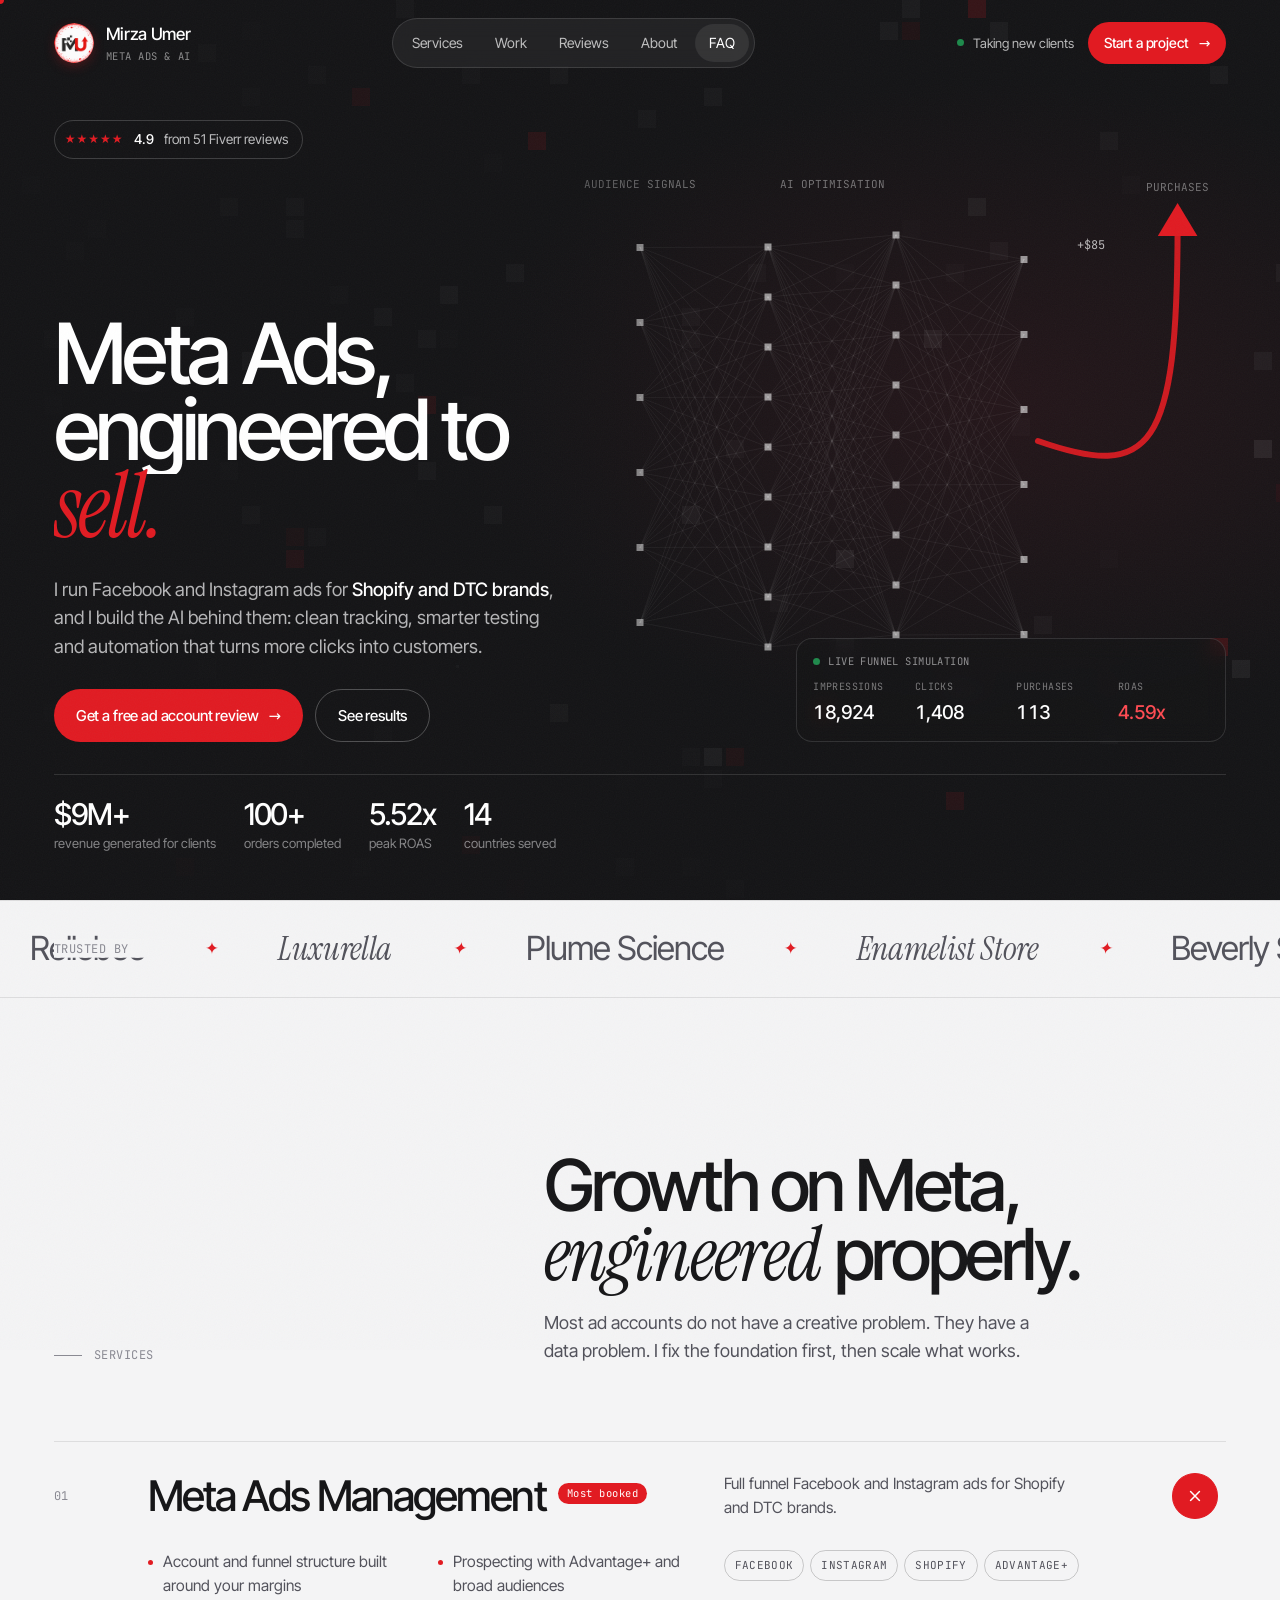
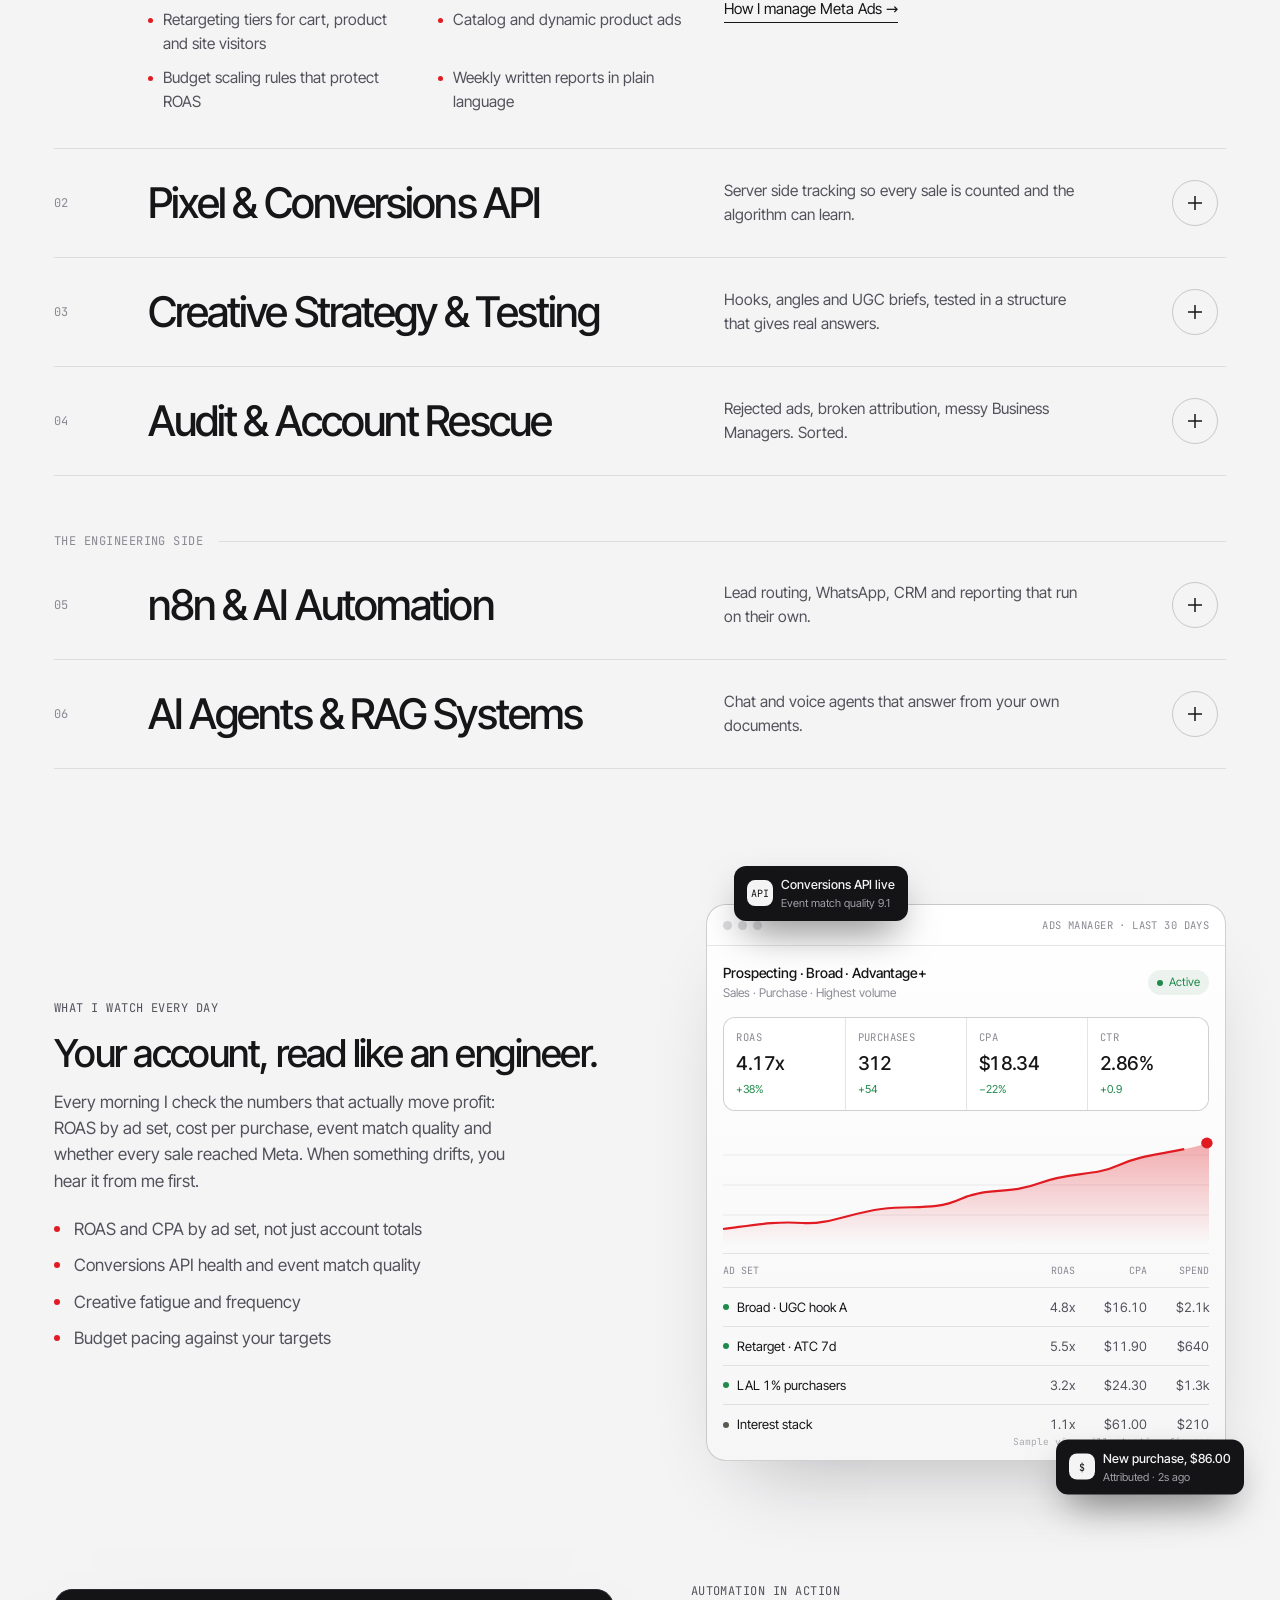
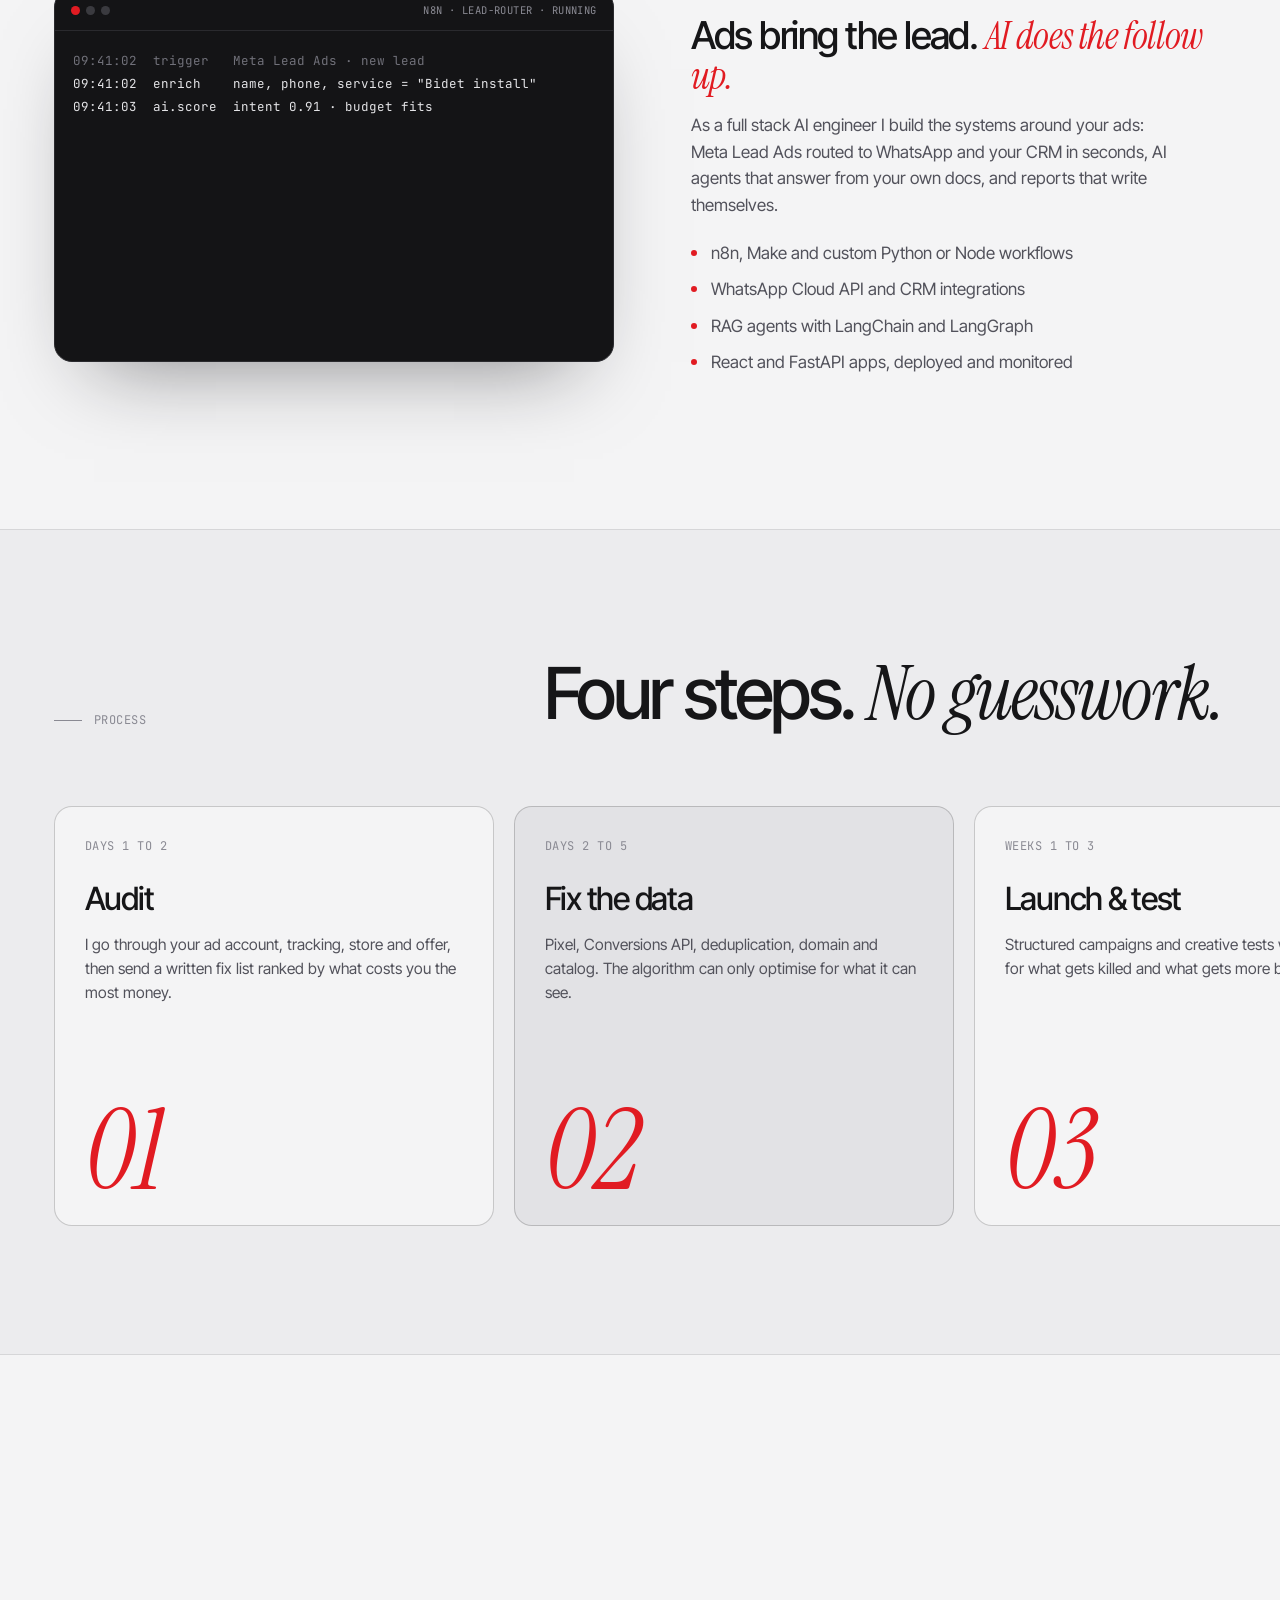
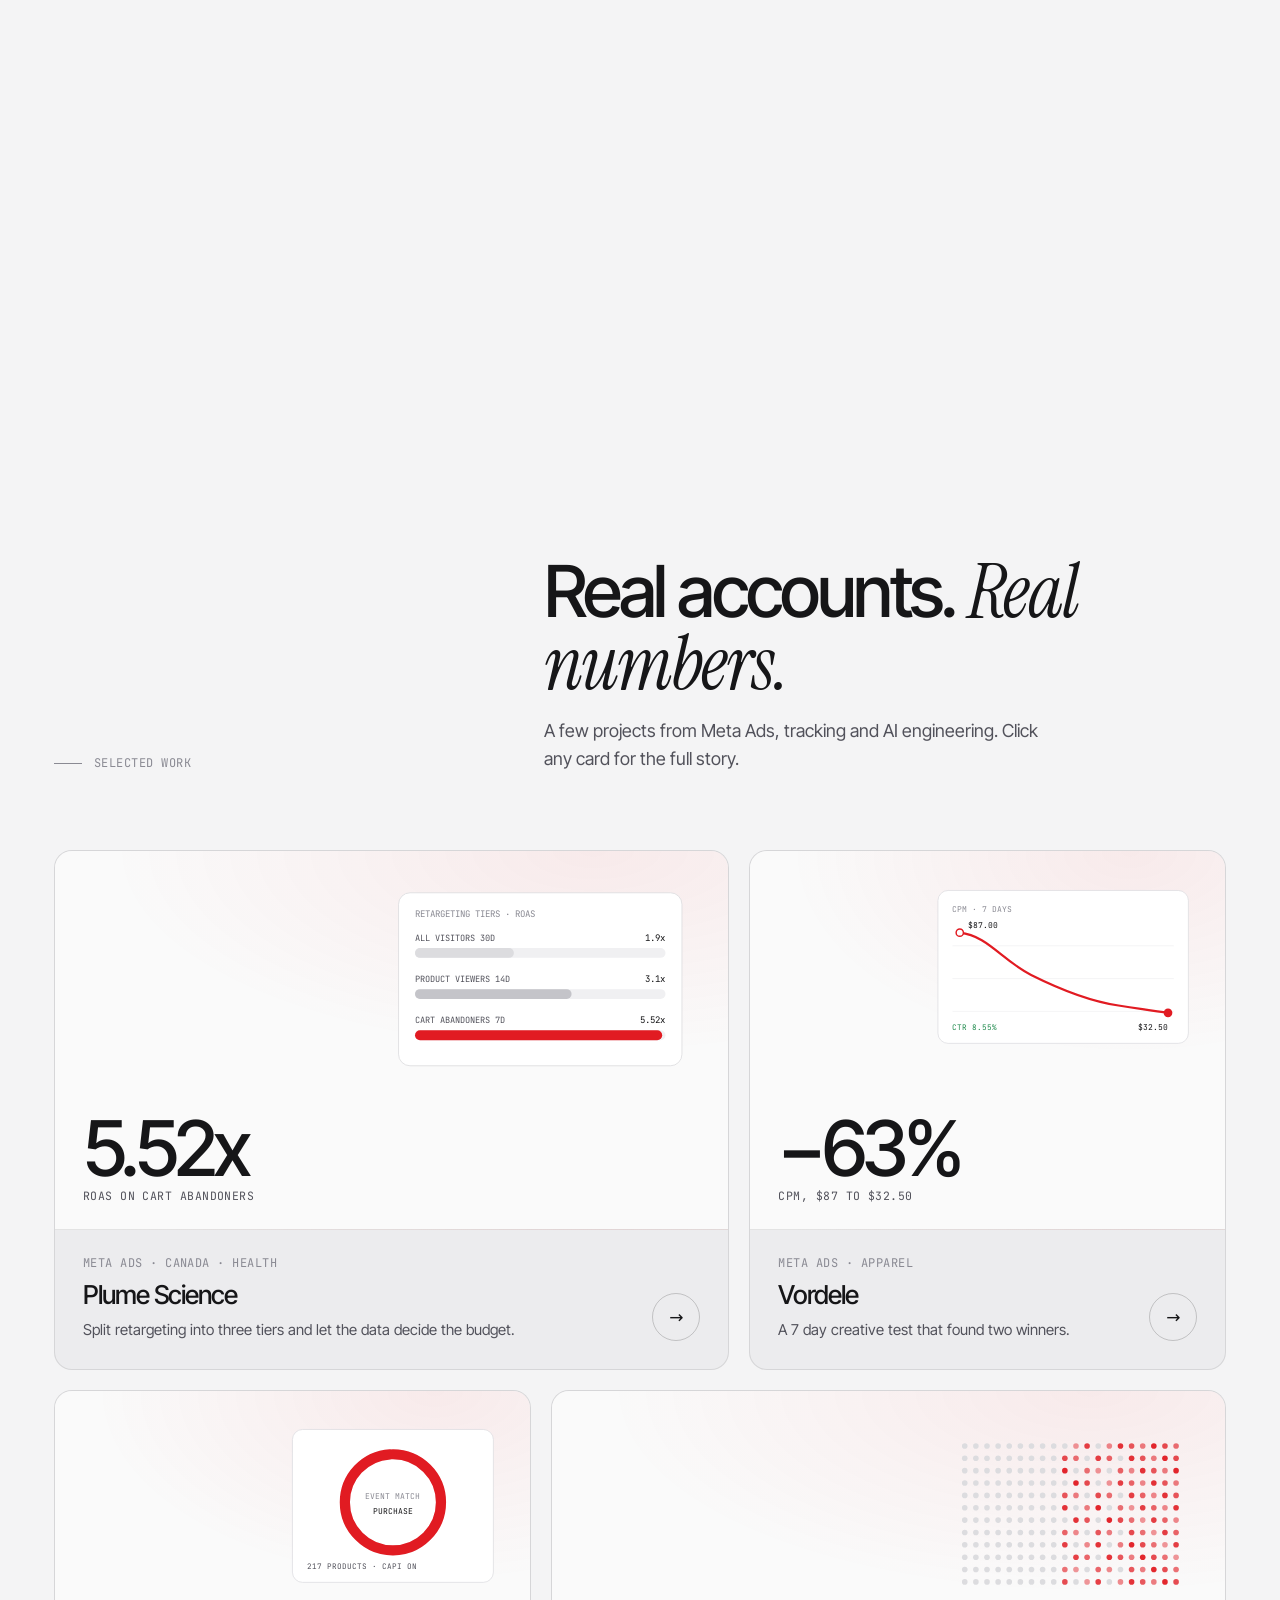
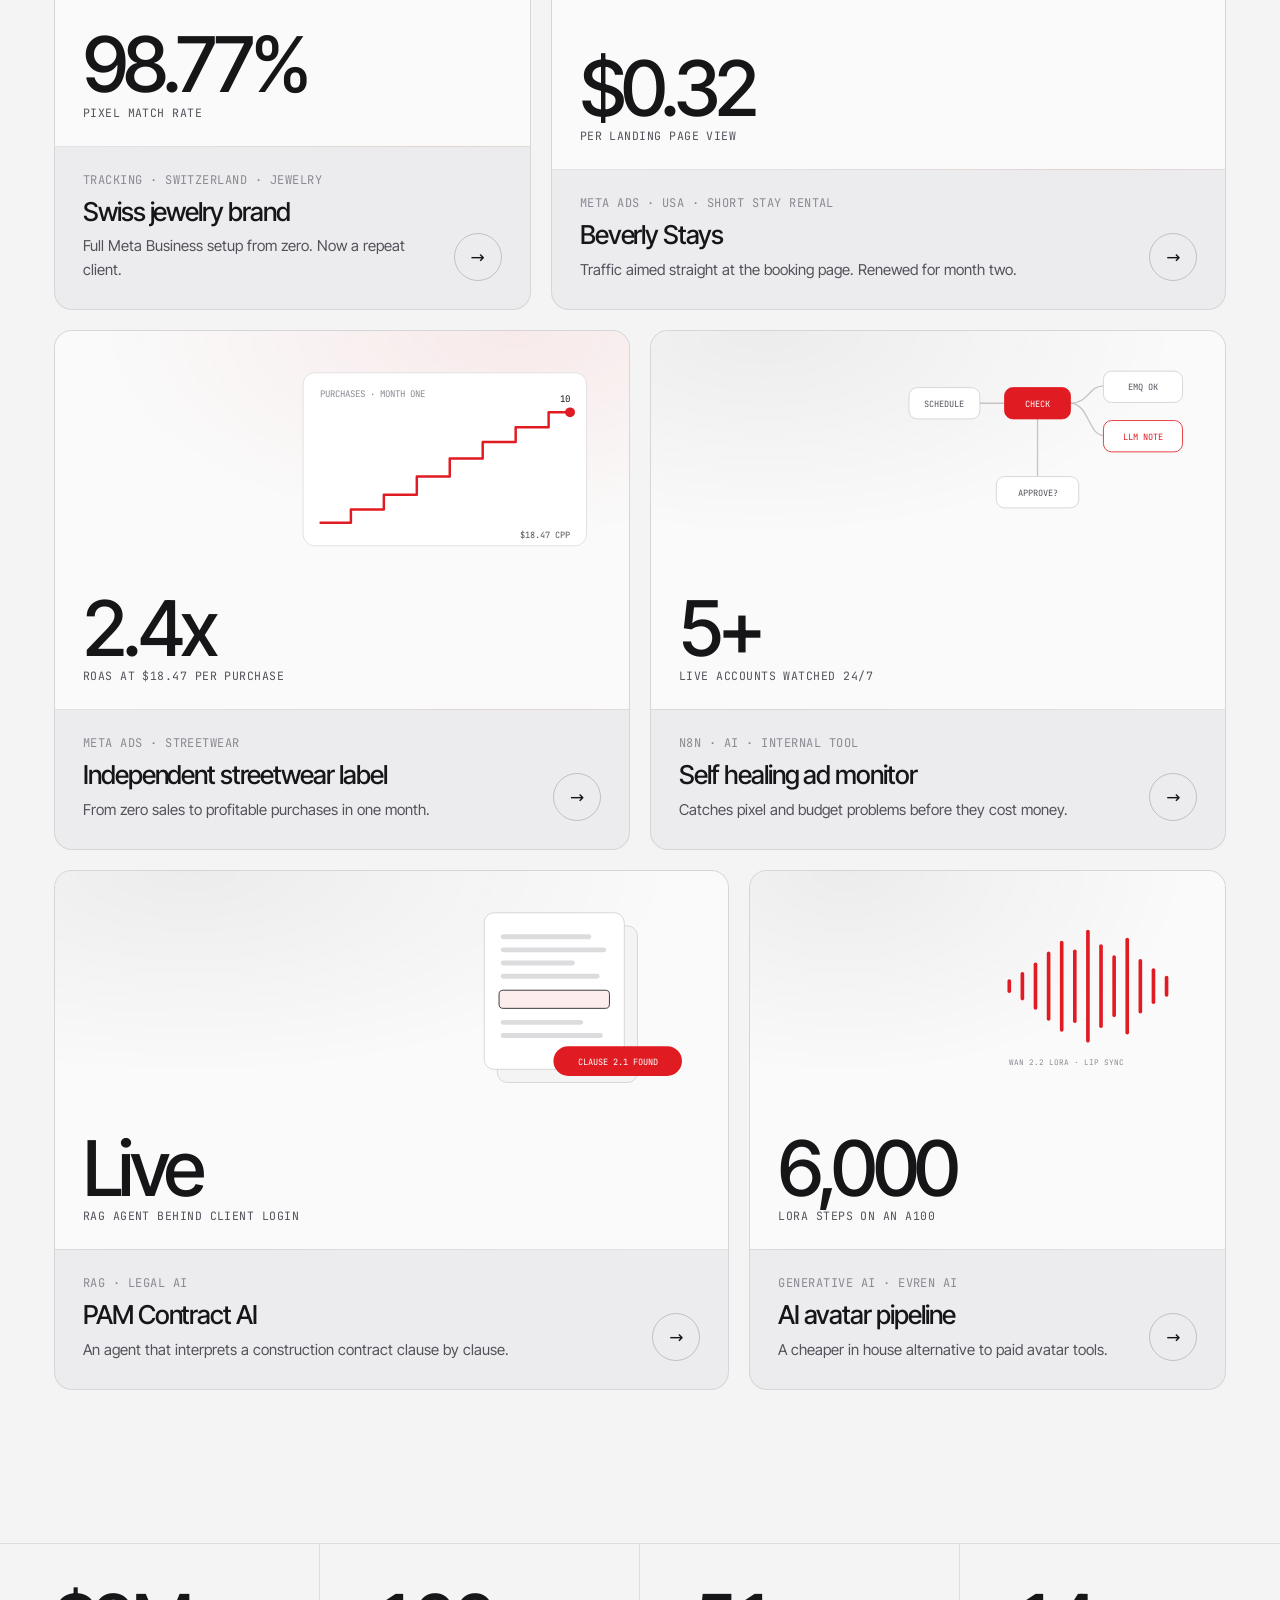
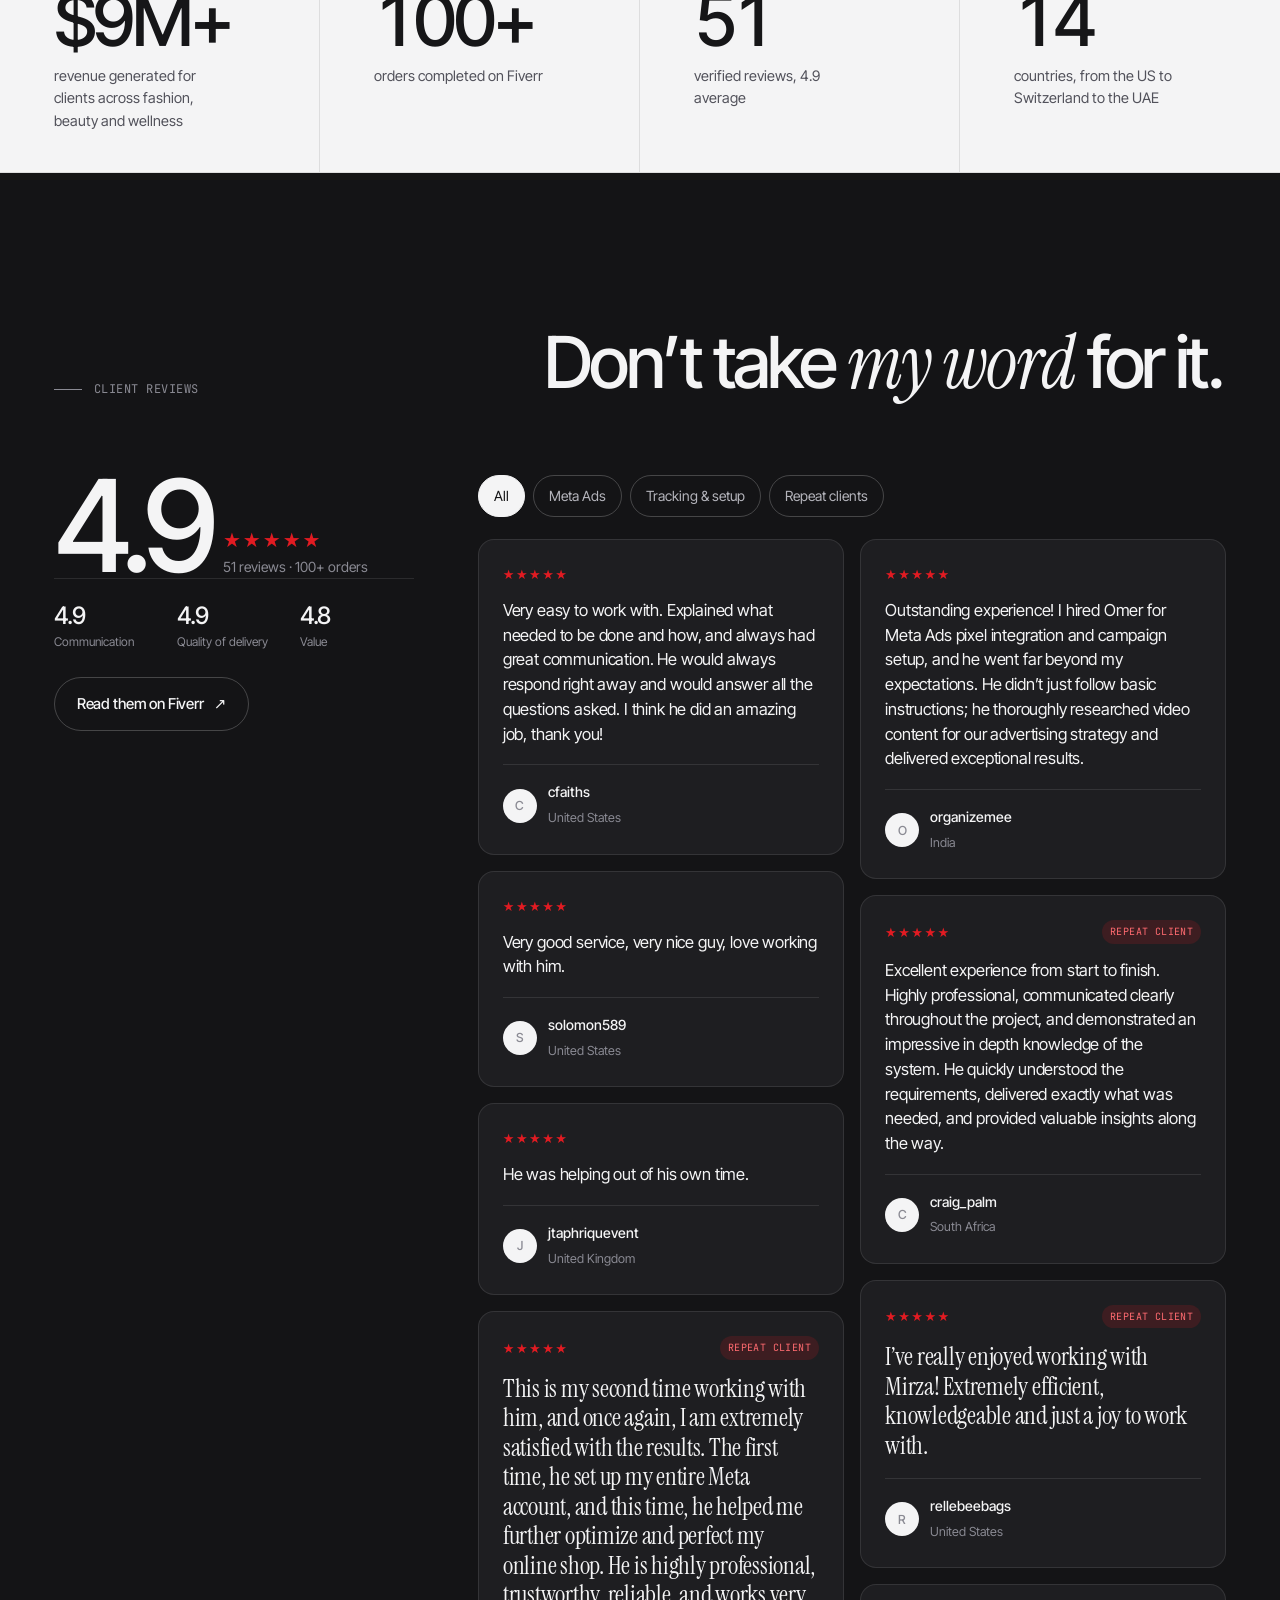
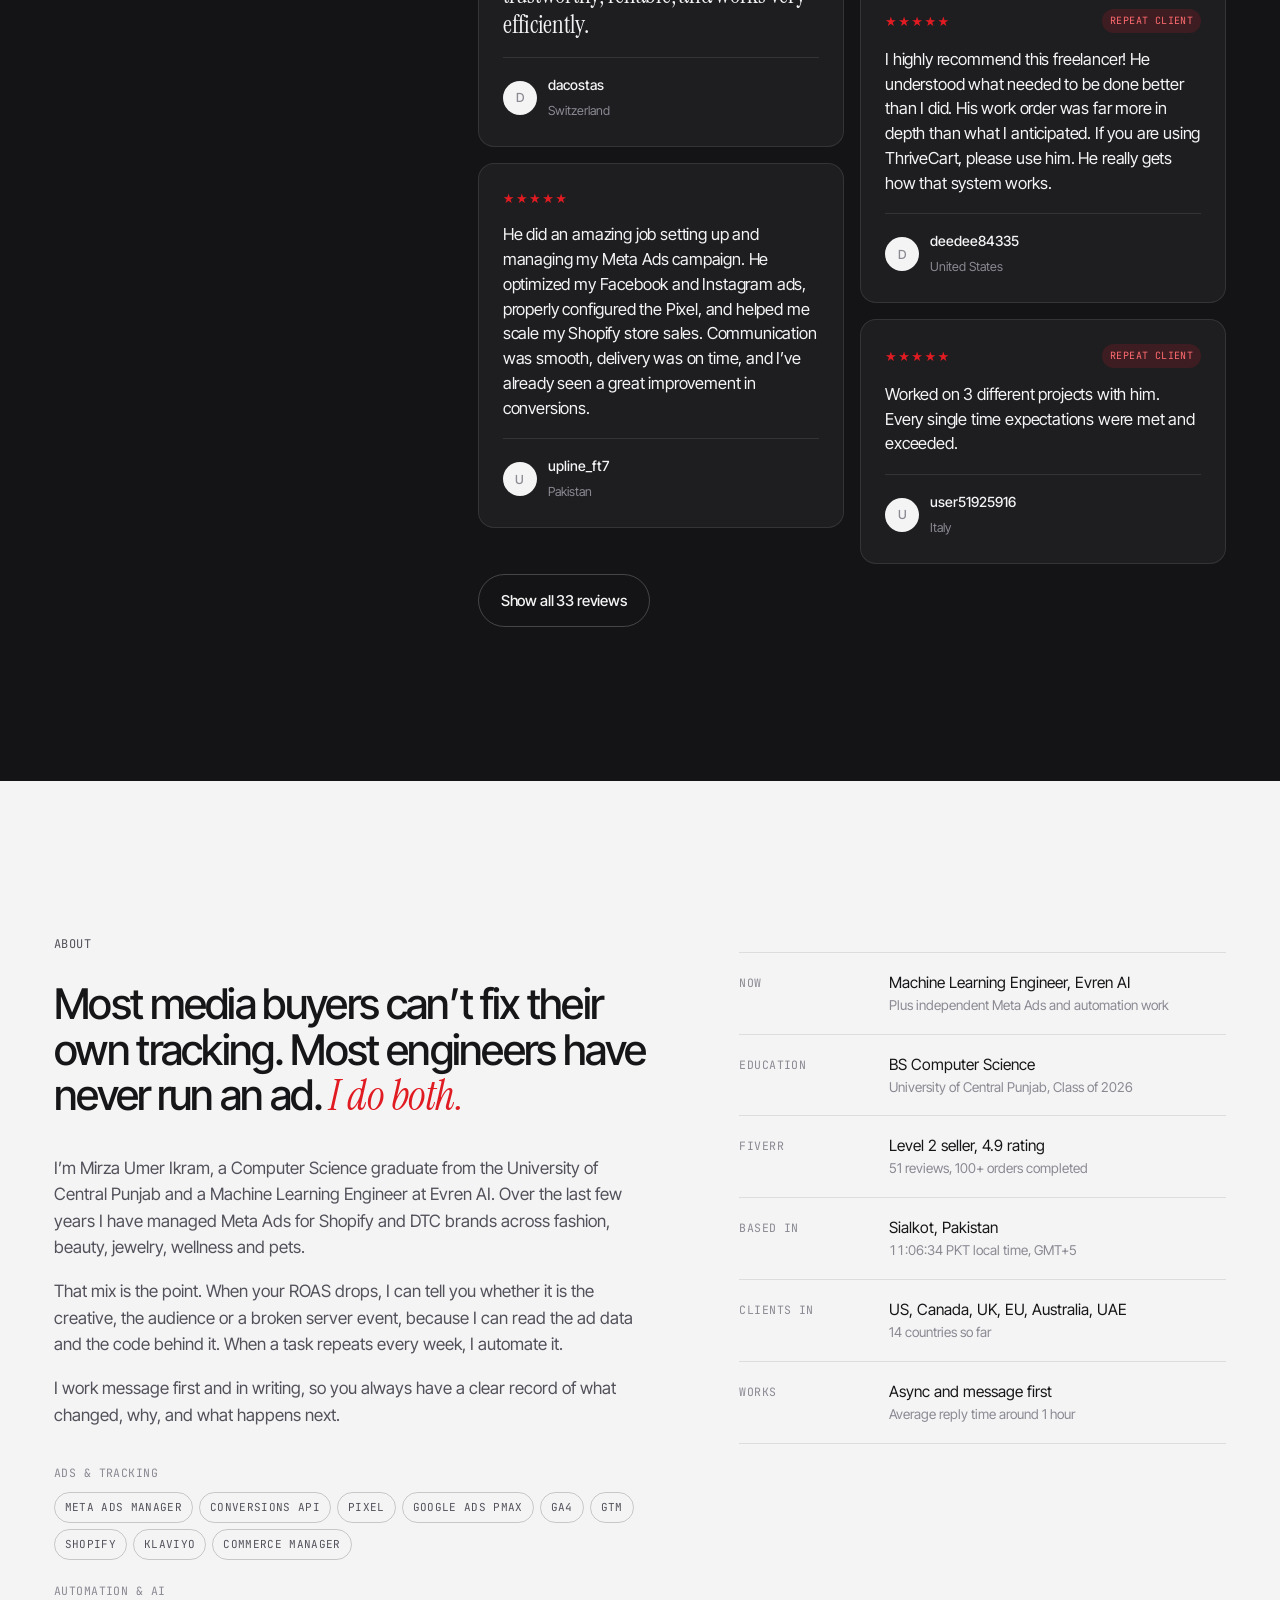
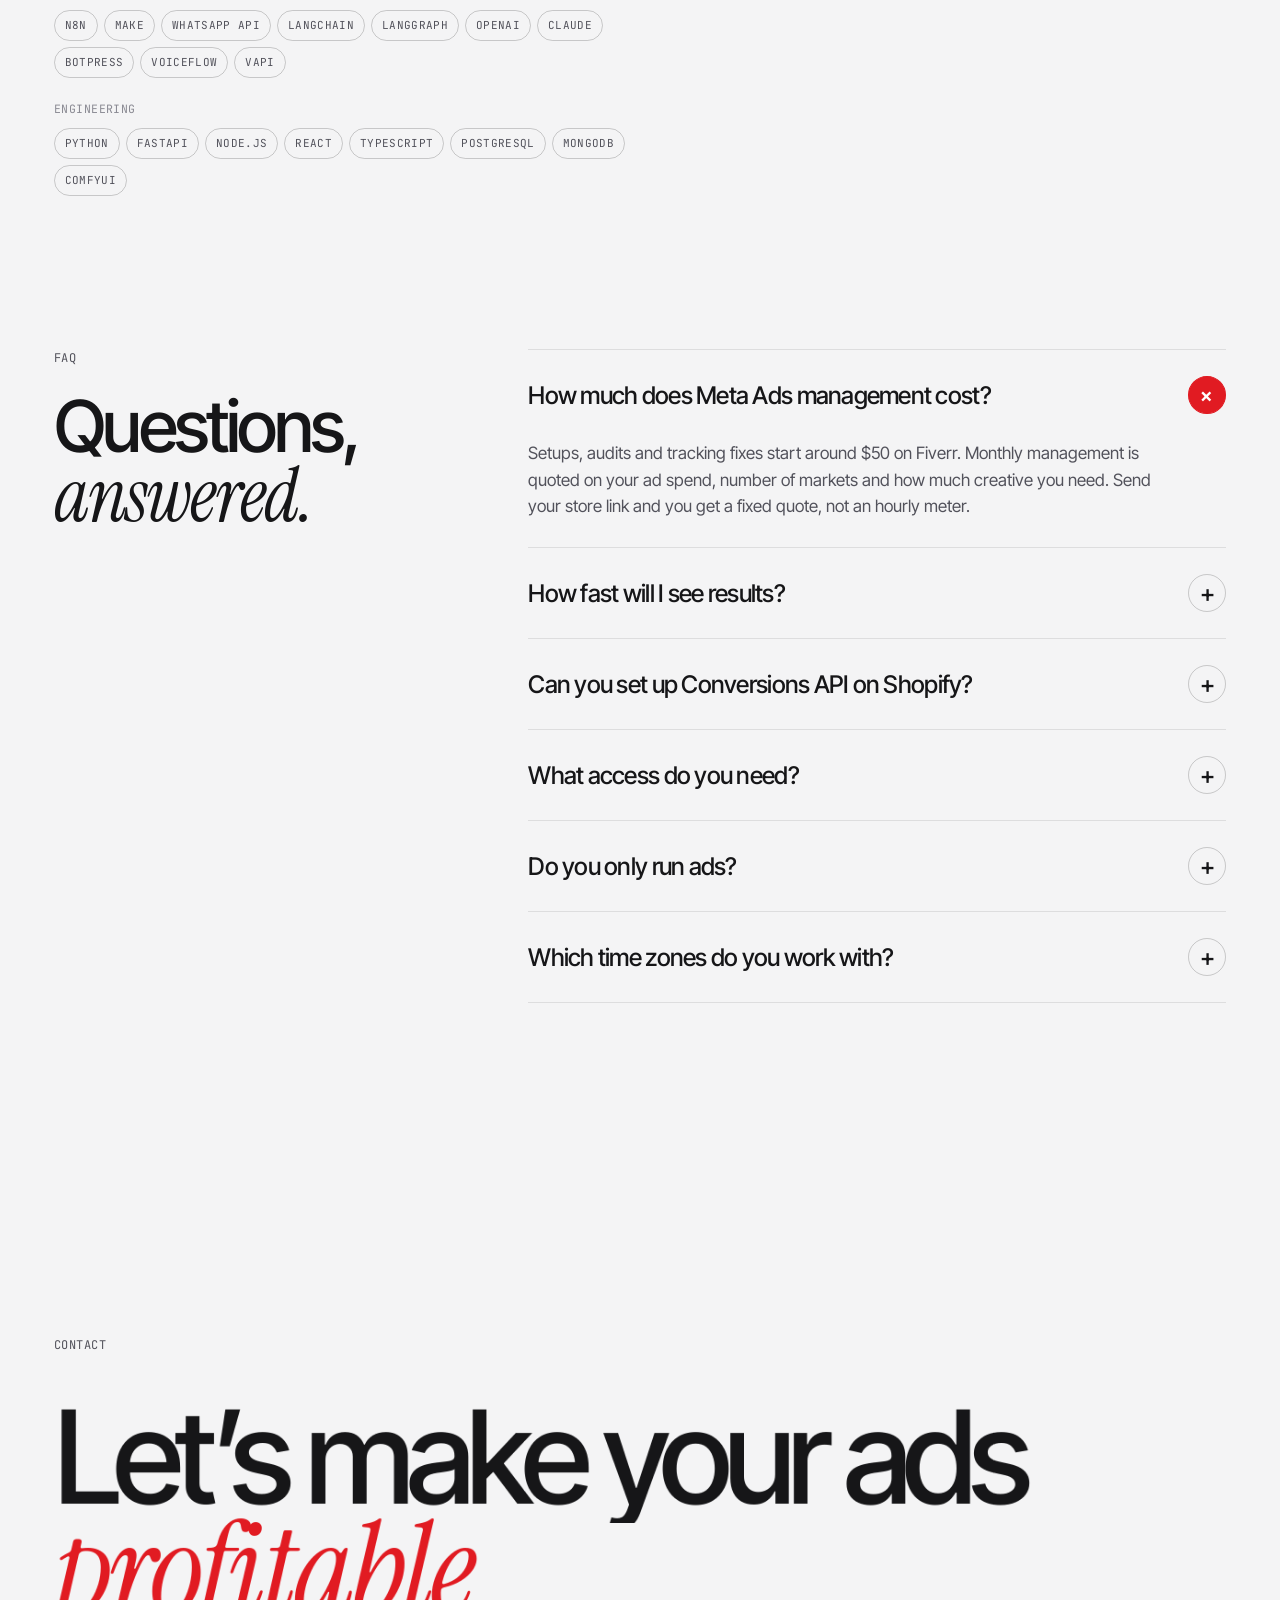
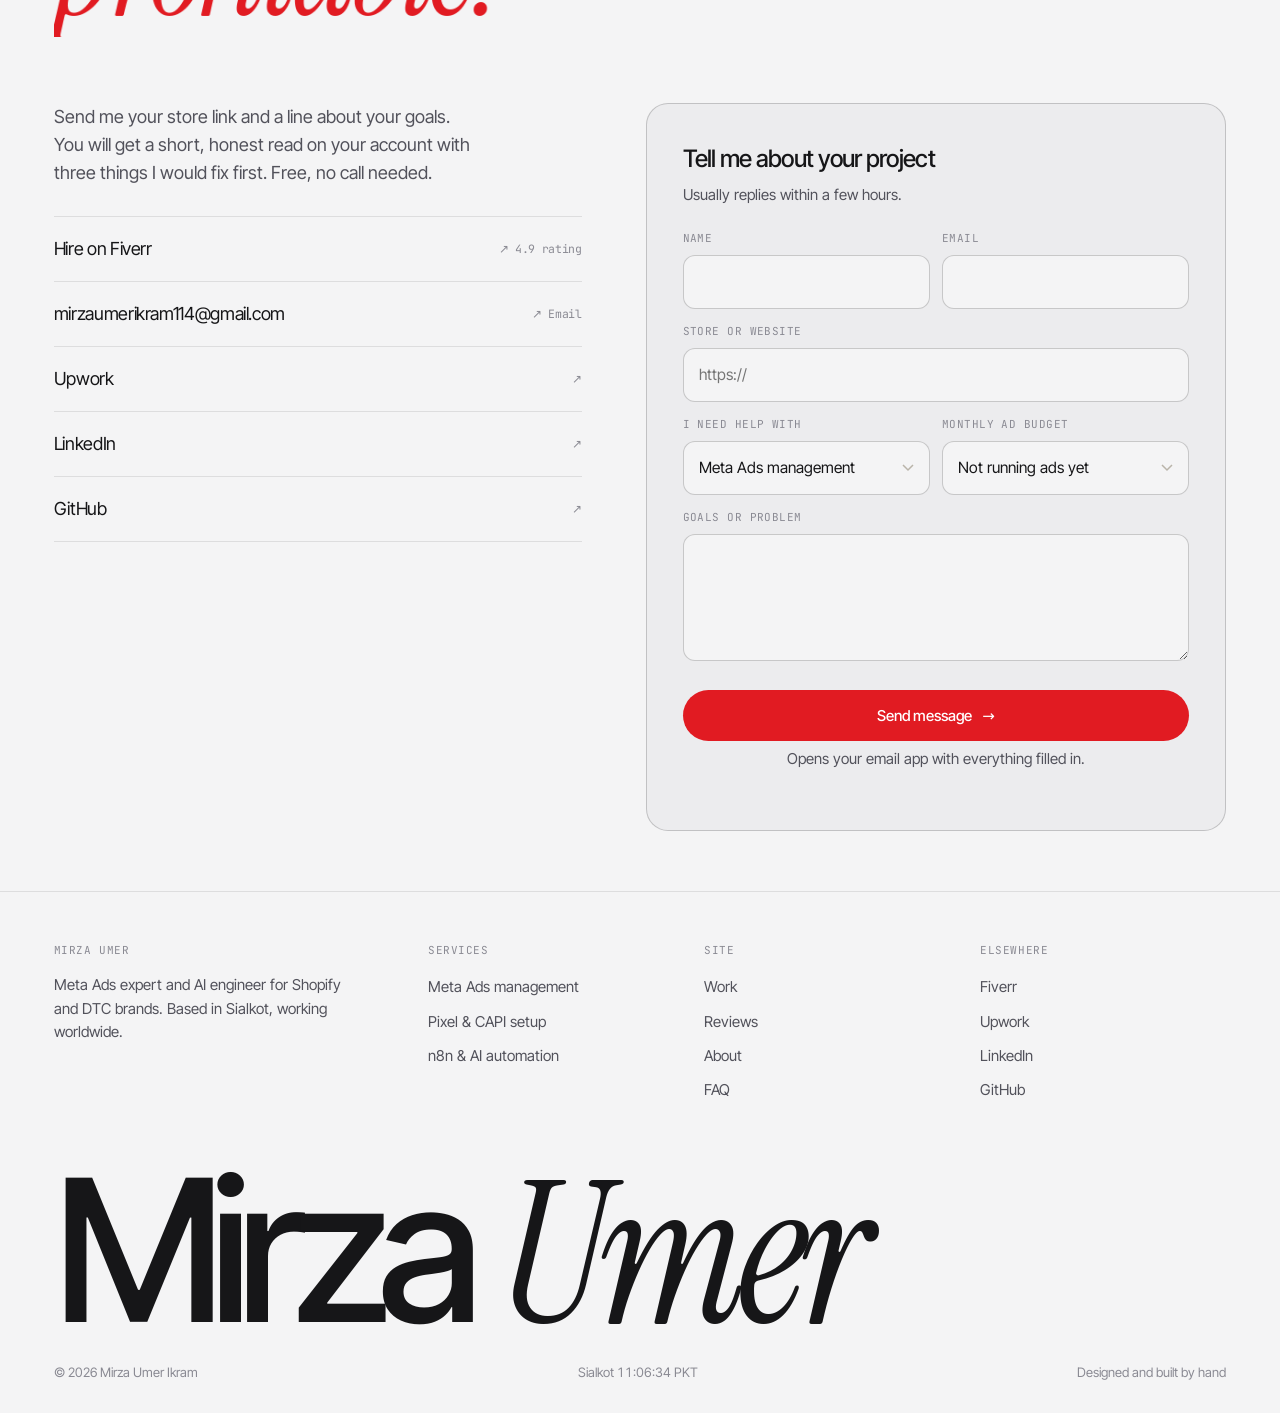
==== commit 293154bd: "Add files via upload" ====
--- a/index.html
+++ b/index.html
@@ -32,7 +32,7 @@
 <link rel="preload" href="/assets/fonts/inter-tight-latin-500-normal.woff2" as="font" type="font/woff2" crossorigin>
 <link rel="preload" as="image" href="/assets/img/hero.webp" imagesrcset="/assets/img/hero-1280.webp 1280w, /assets/img/hero.webp 2560w" imagesizes="100vw">
 <link rel="preload" href="/assets/fonts/instrument-serif-latin-400-italic.woff2" as="font" type="font/woff2" crossorigin>
-<link rel="stylesheet" href="/assets/css/site.css">
+<link rel="stylesheet" href="/assets/css/site.css?v=4">
 <script>document.documentElement.classList.add('js');setTimeout(function(){if(!window.__siteReady)document.documentElement.classList.remove('js')},2500);</script>
 
 <script type="application/ld+json">
@@ -732,7 +732,7 @@
 <script src="/assets/js/vendor/gsap.min.js" defer></script>
 <script src="/assets/js/vendor/ScrollTrigger.min.js" defer></script>
 <script src="/assets/js/vendor/lenis.min.js" defer></script>
-<script src="/assets/js/engine.js" defer></script>
-<script src="/assets/js/site.js" defer></script>
+<script src="/assets/js/engine.js?v=4" defer></script>
+<script src="/assets/js/site.js?v=4" defer></script>
 </body>
 </html>
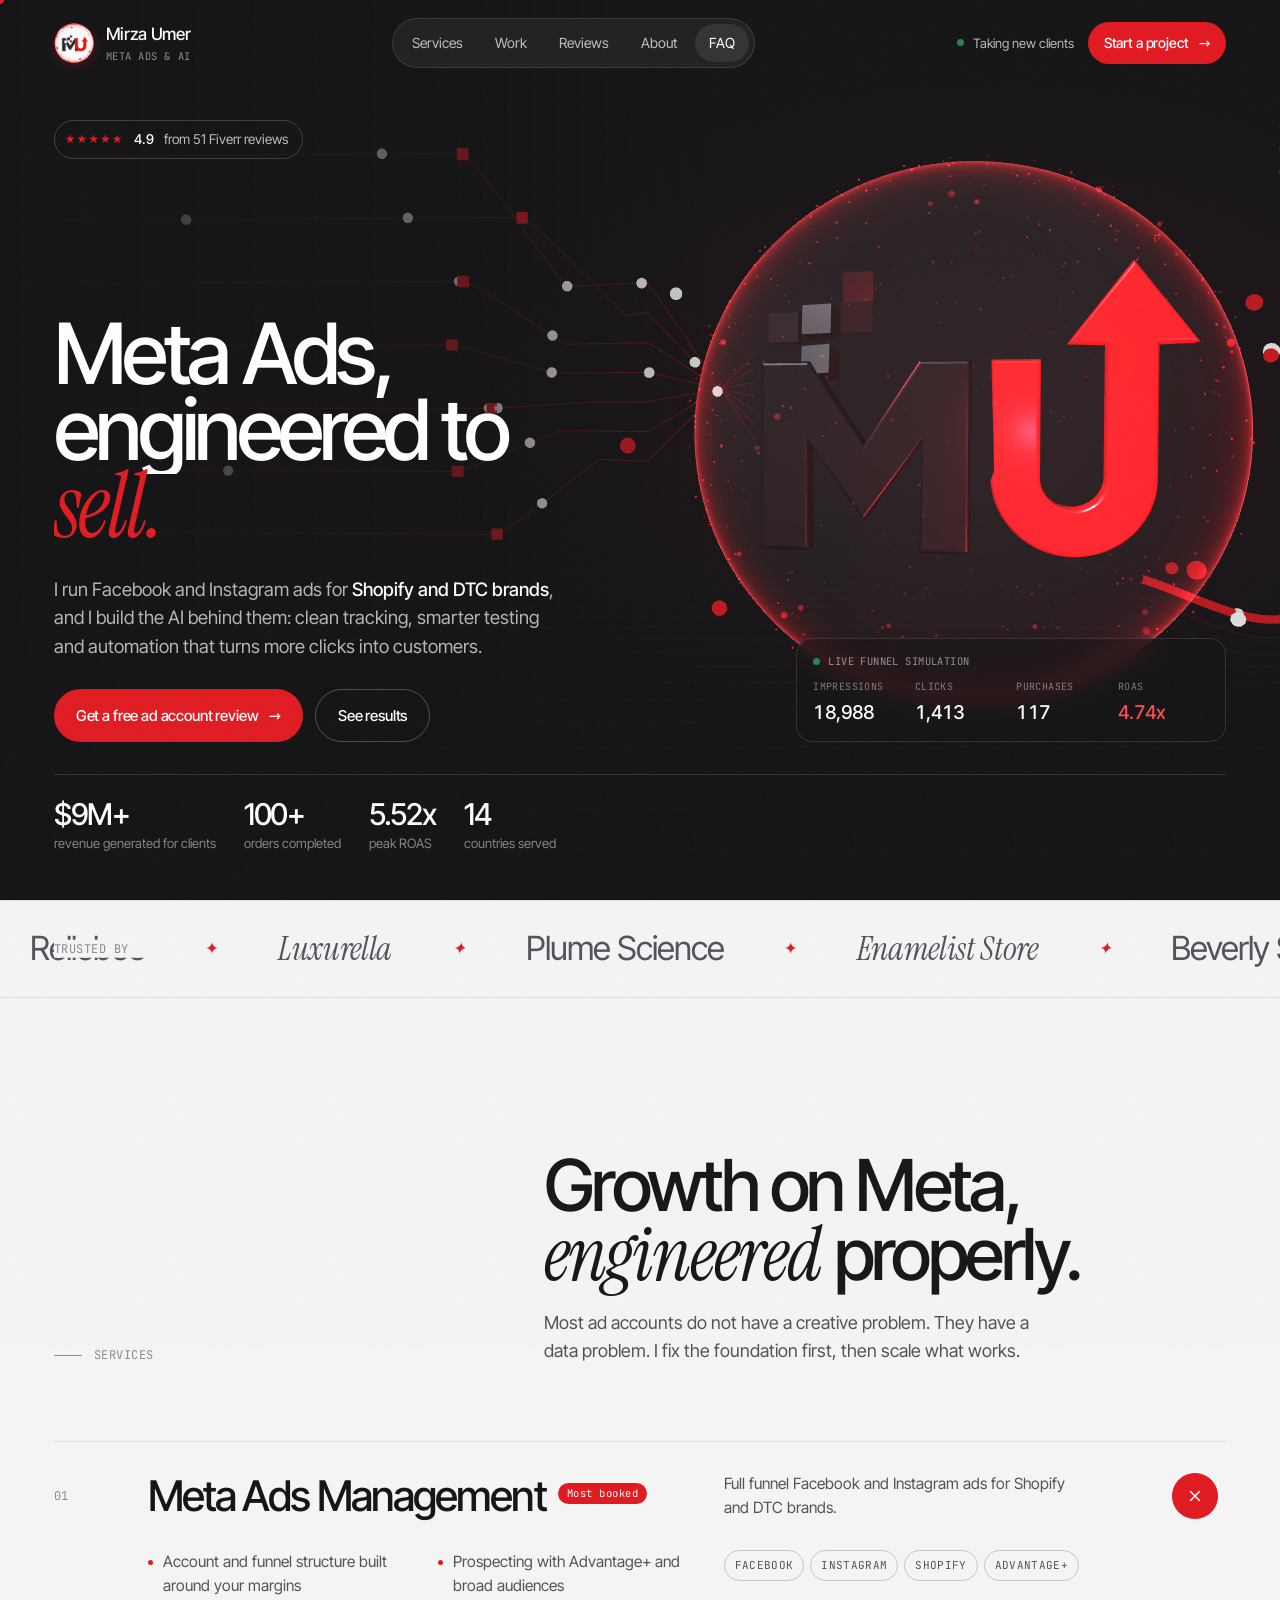
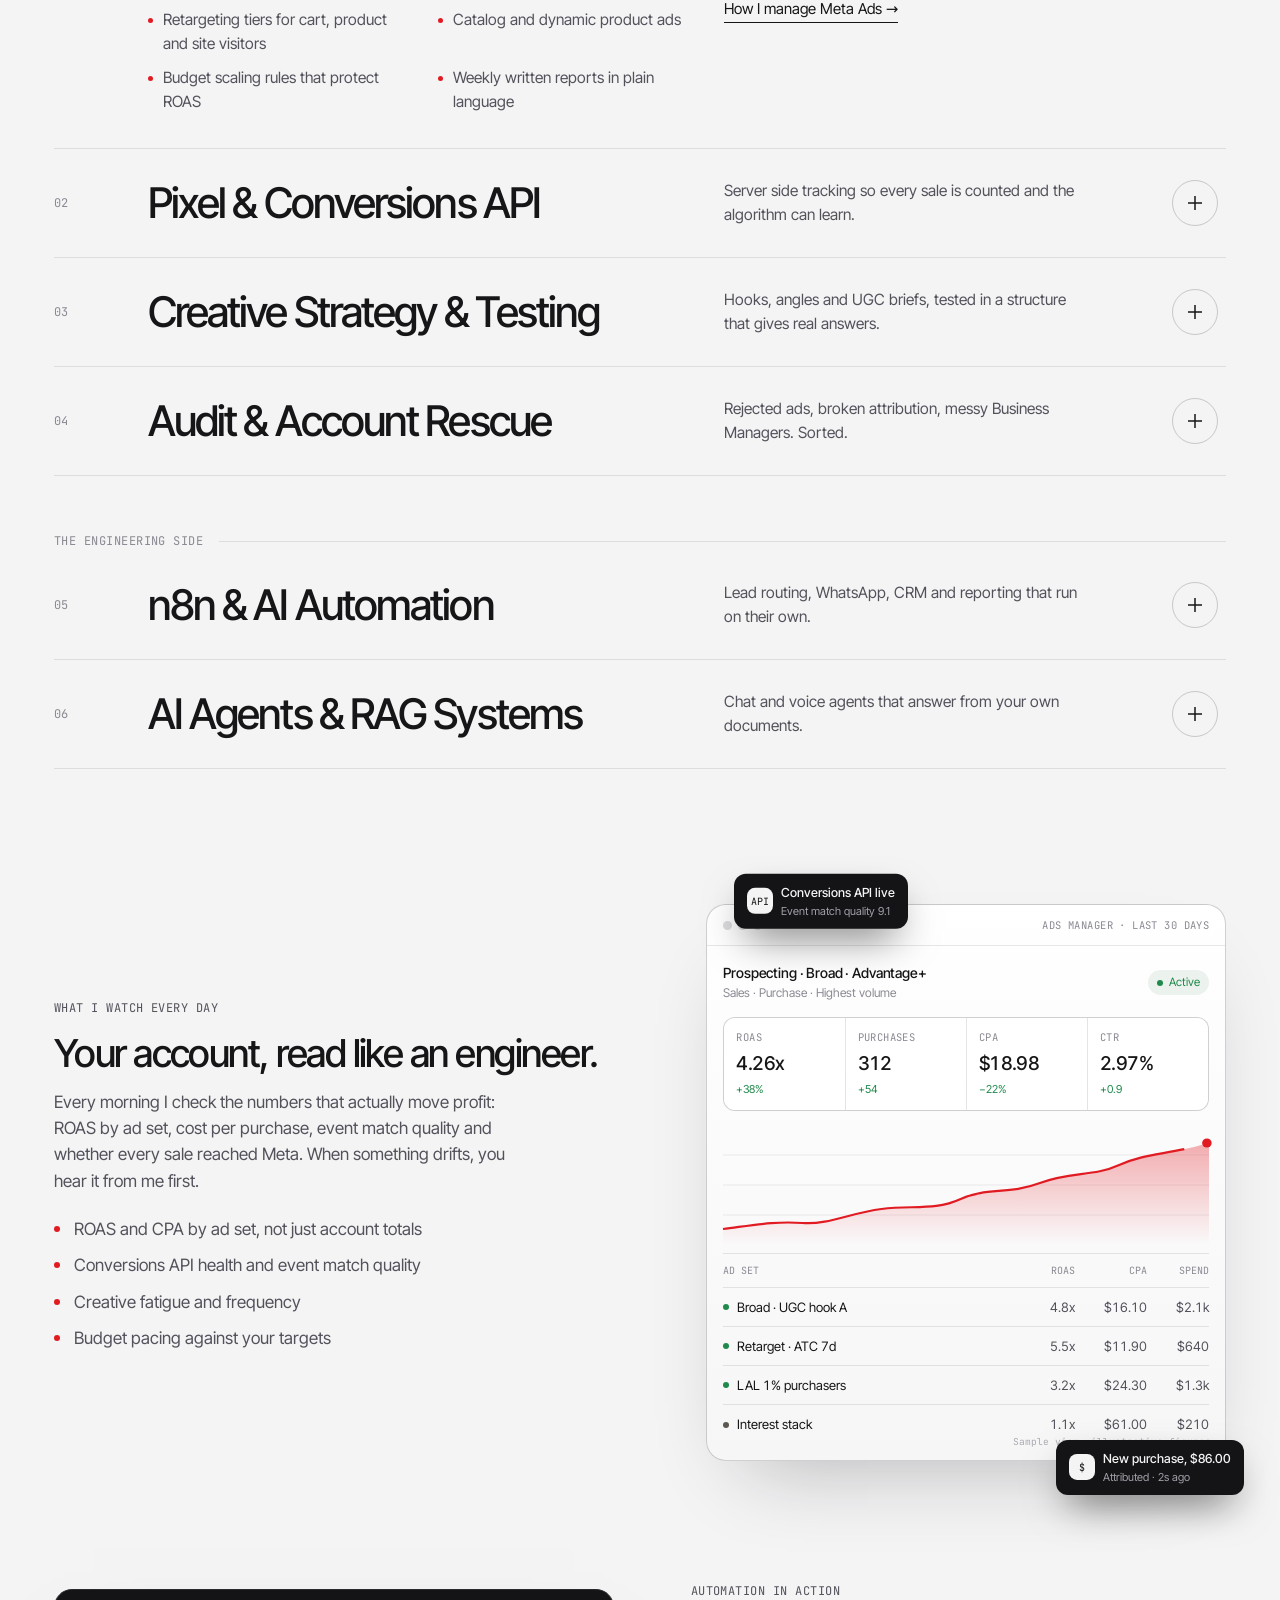
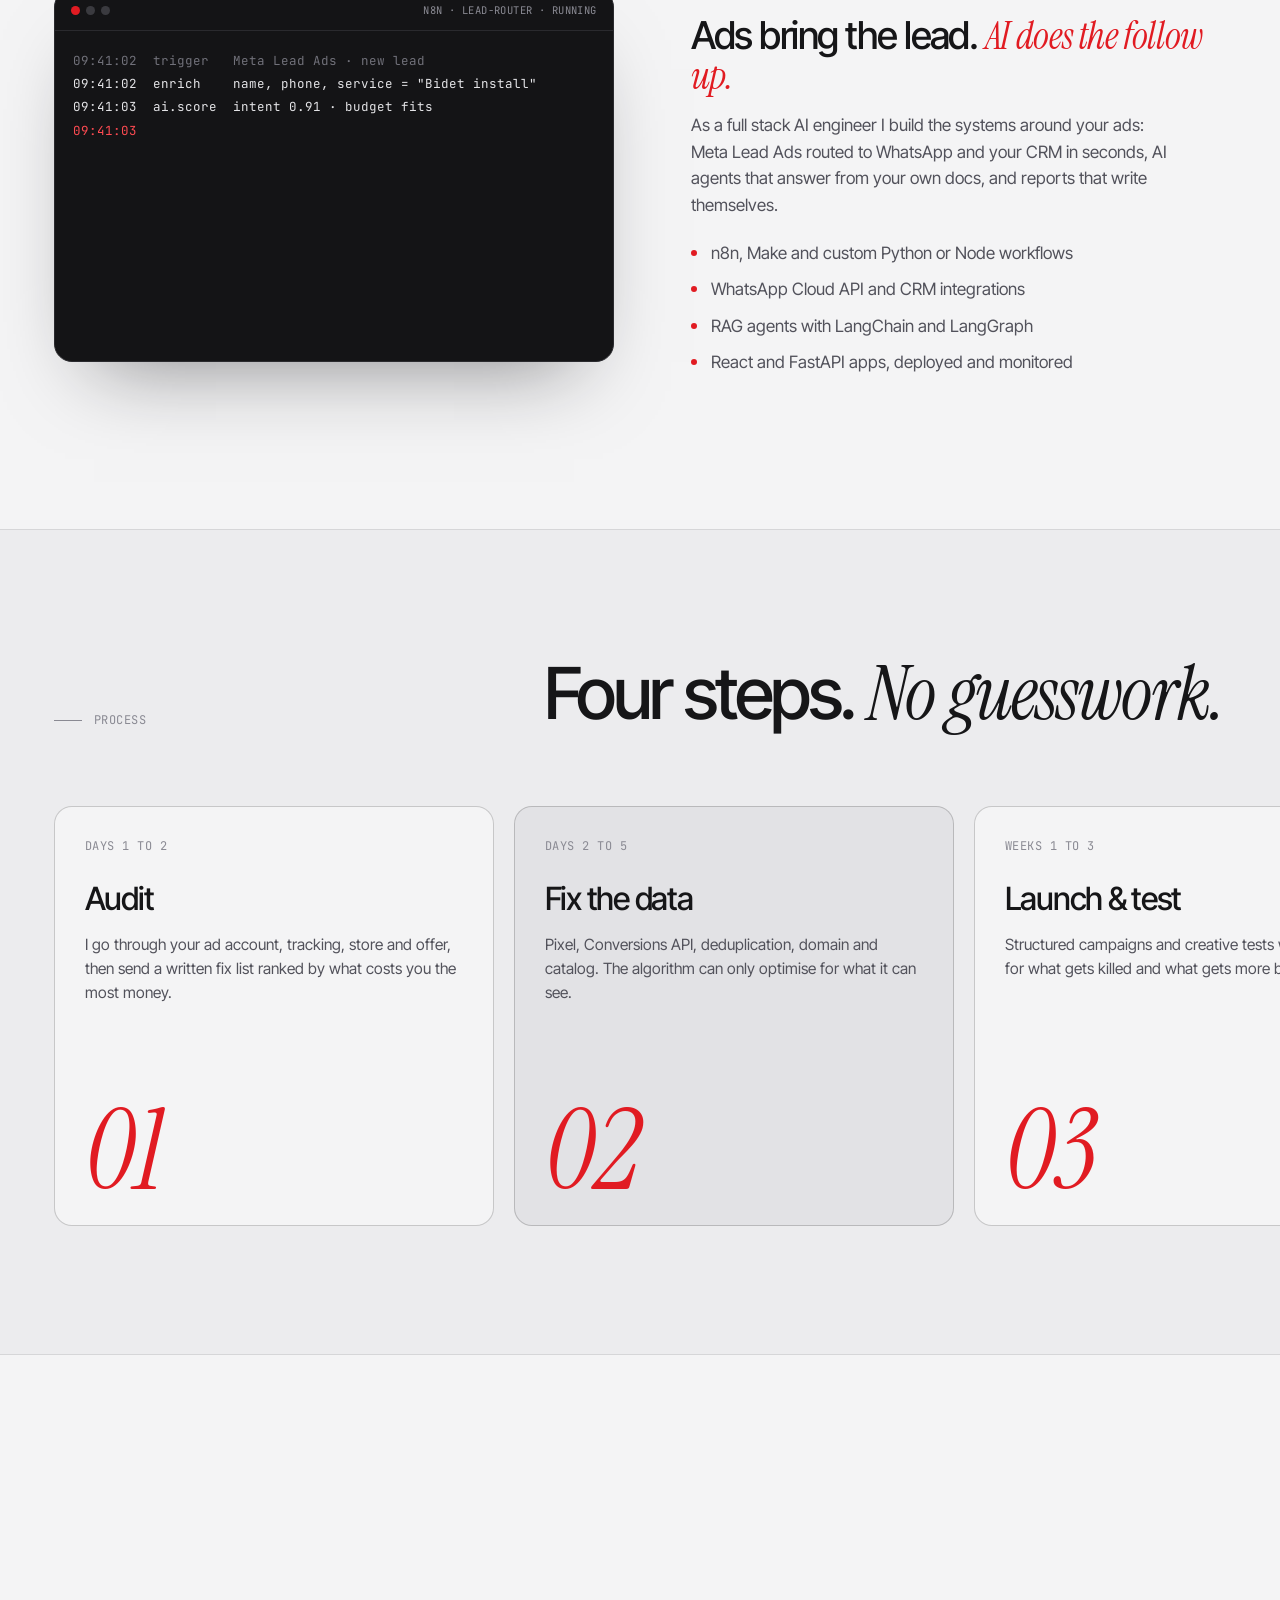
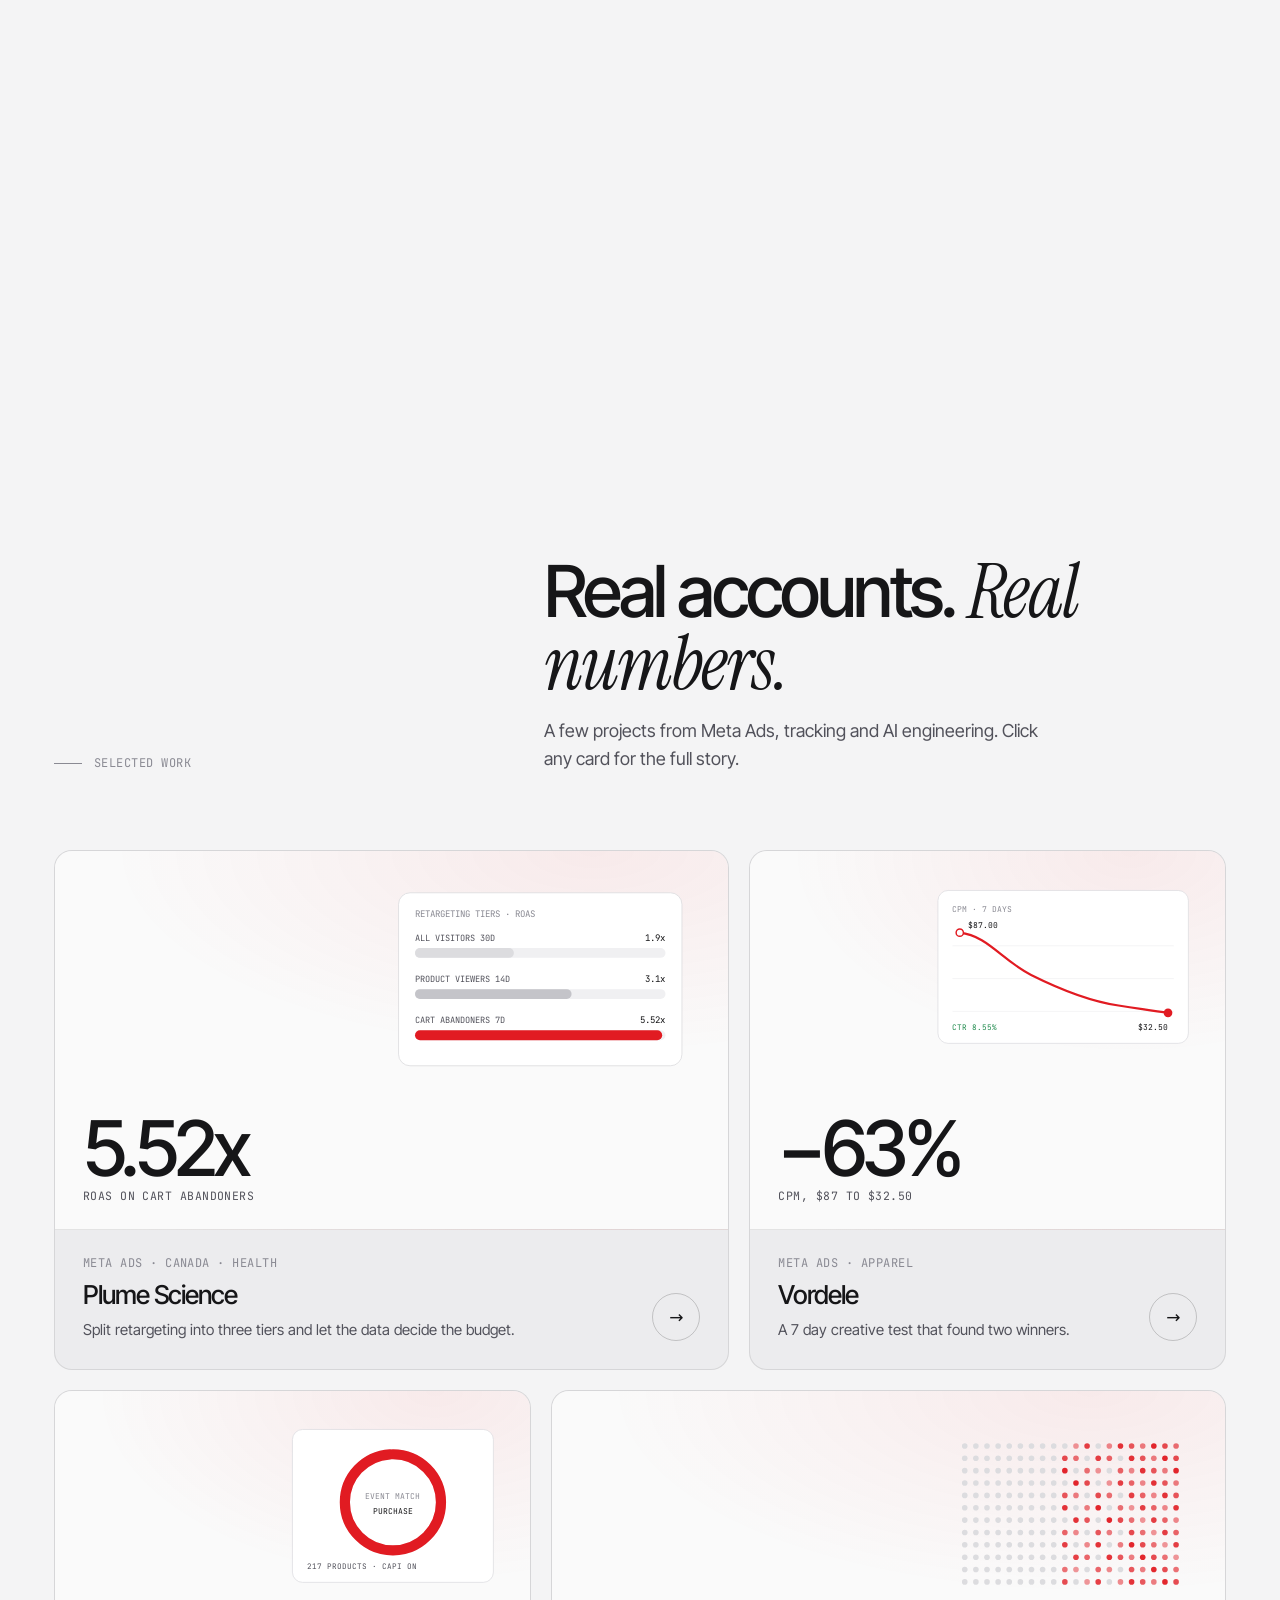
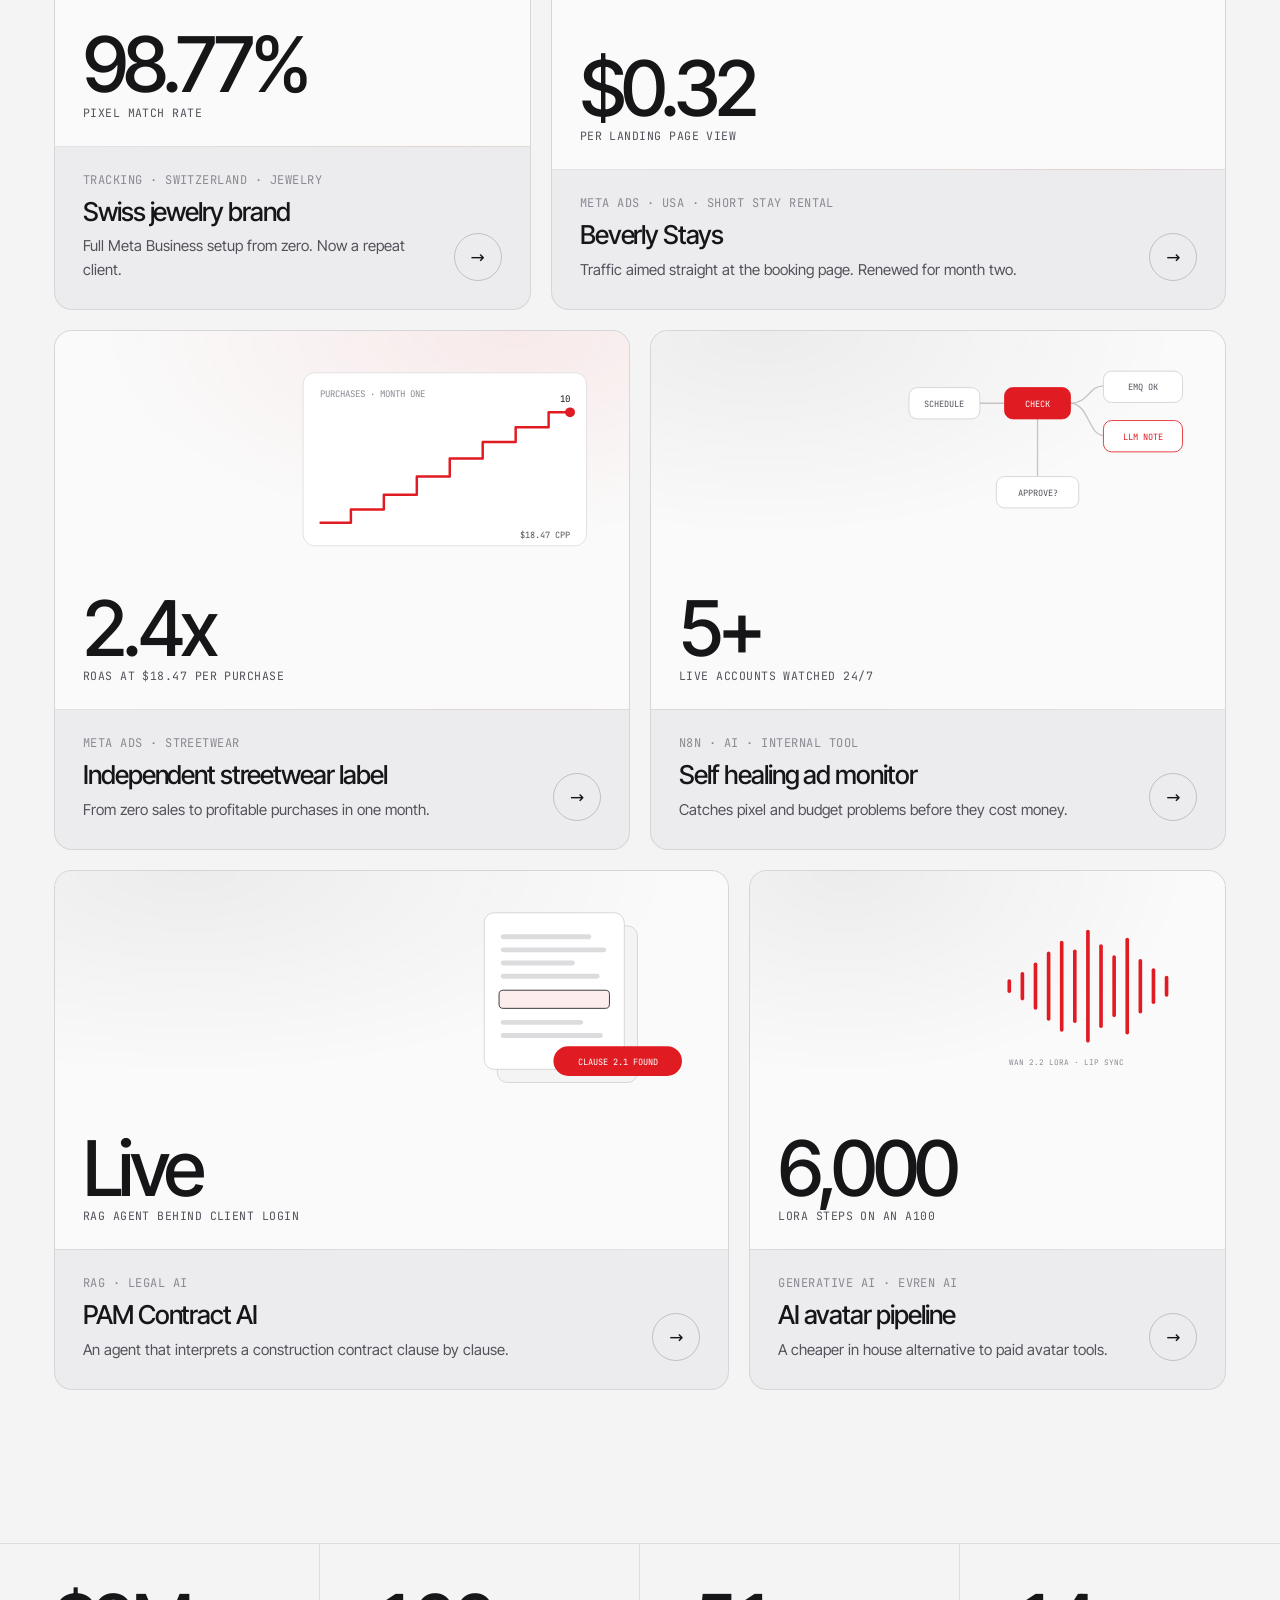
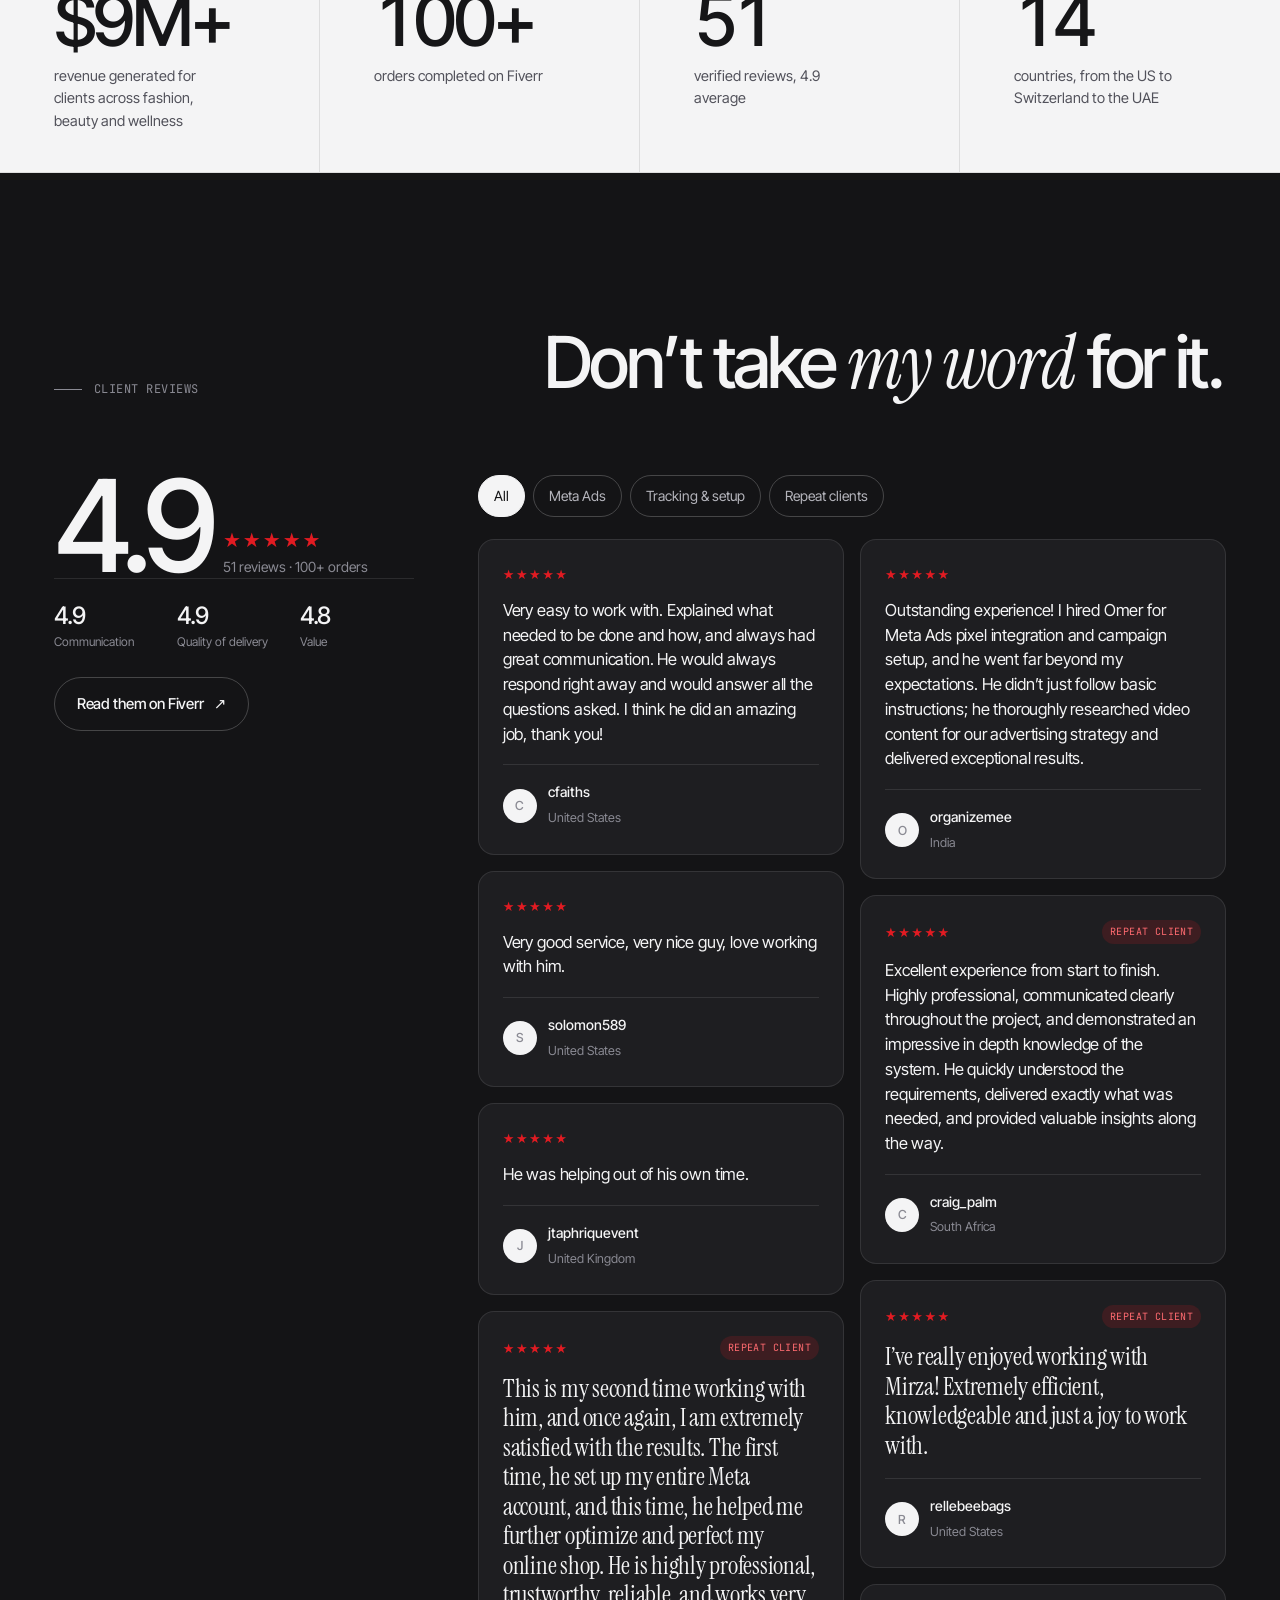
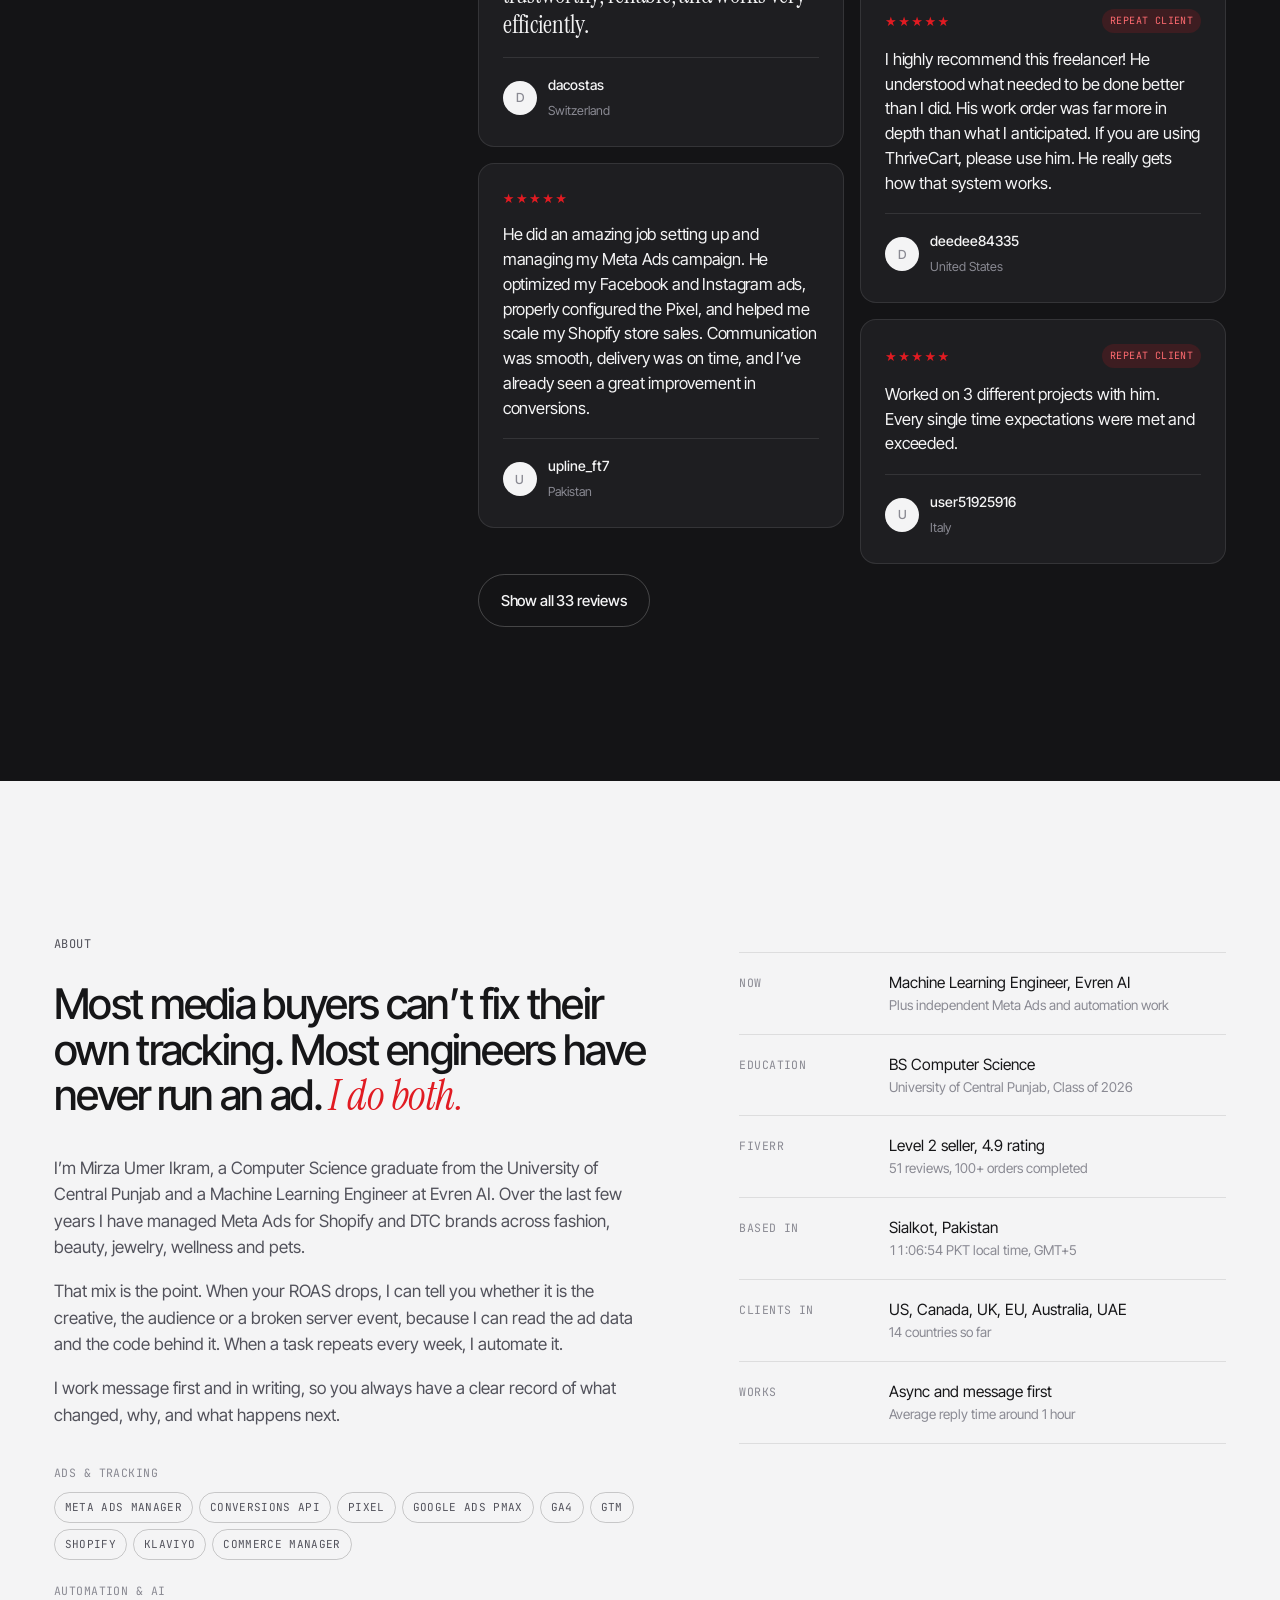
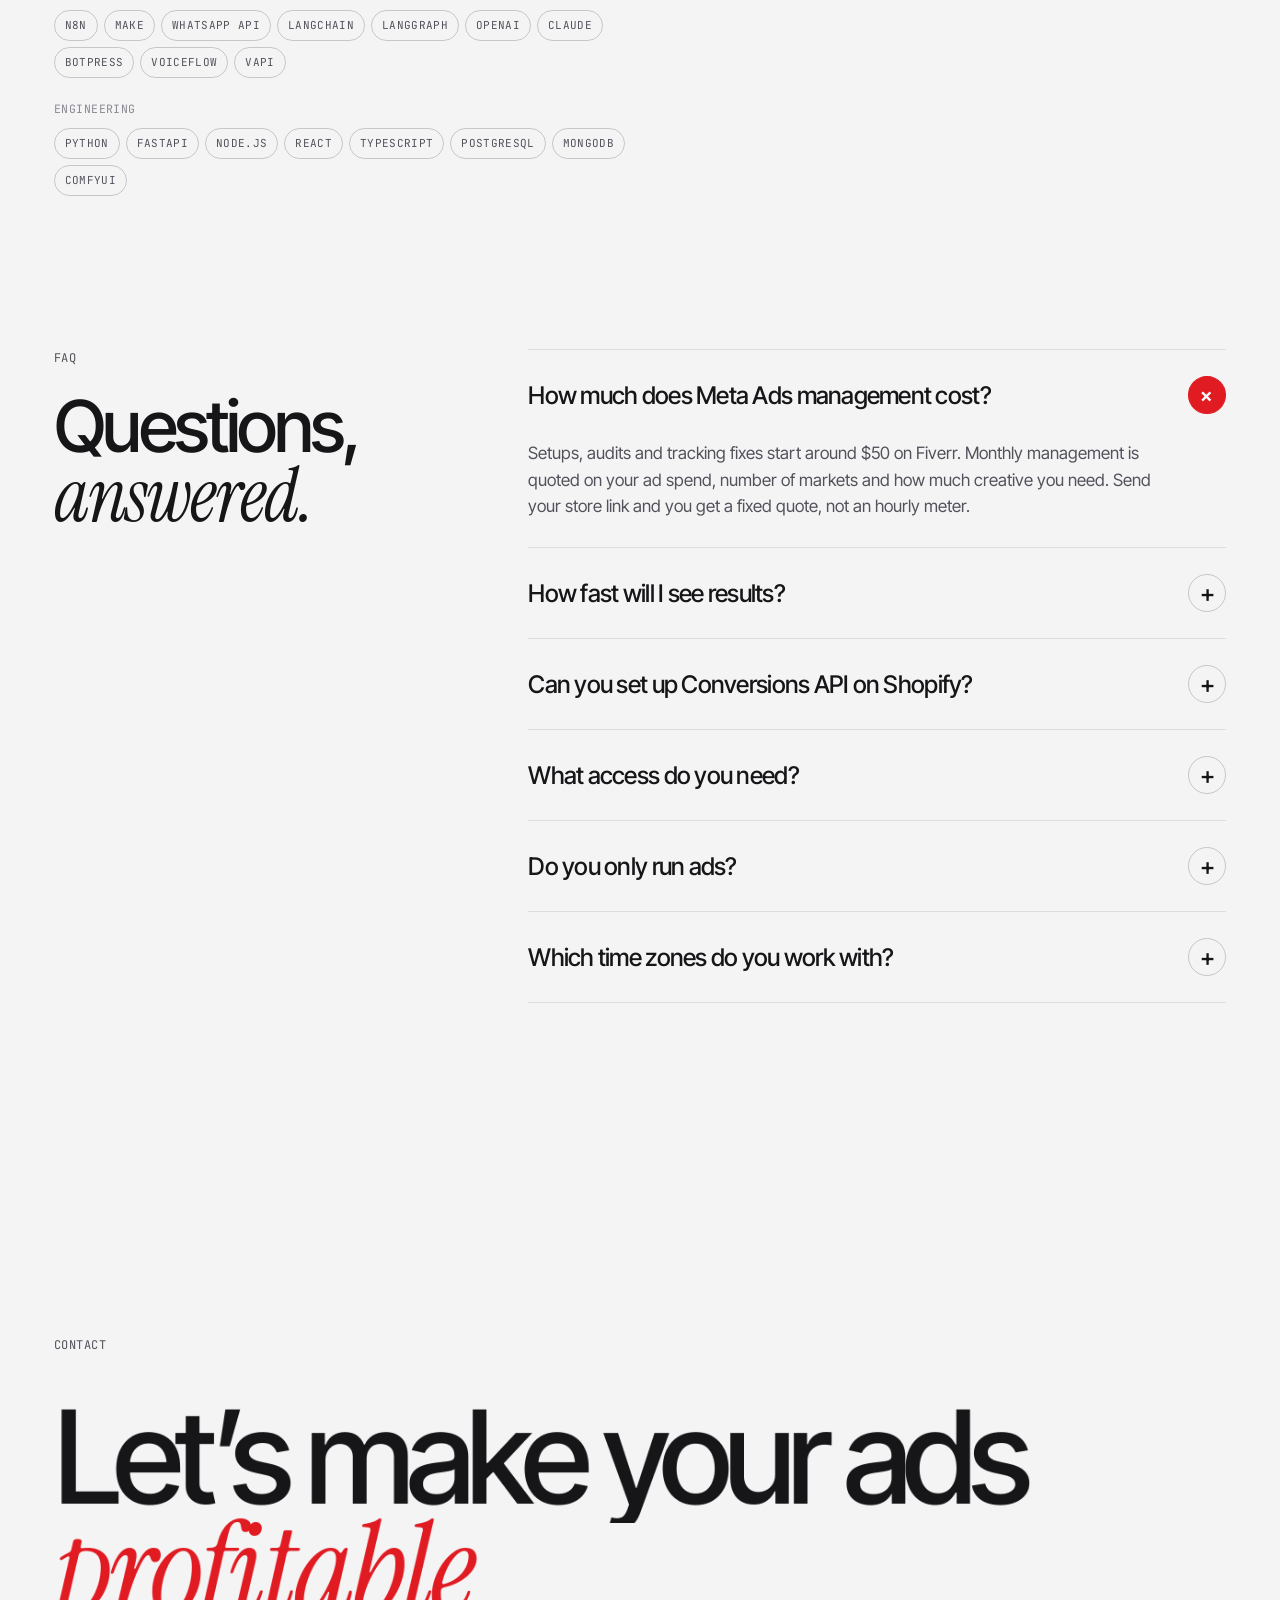
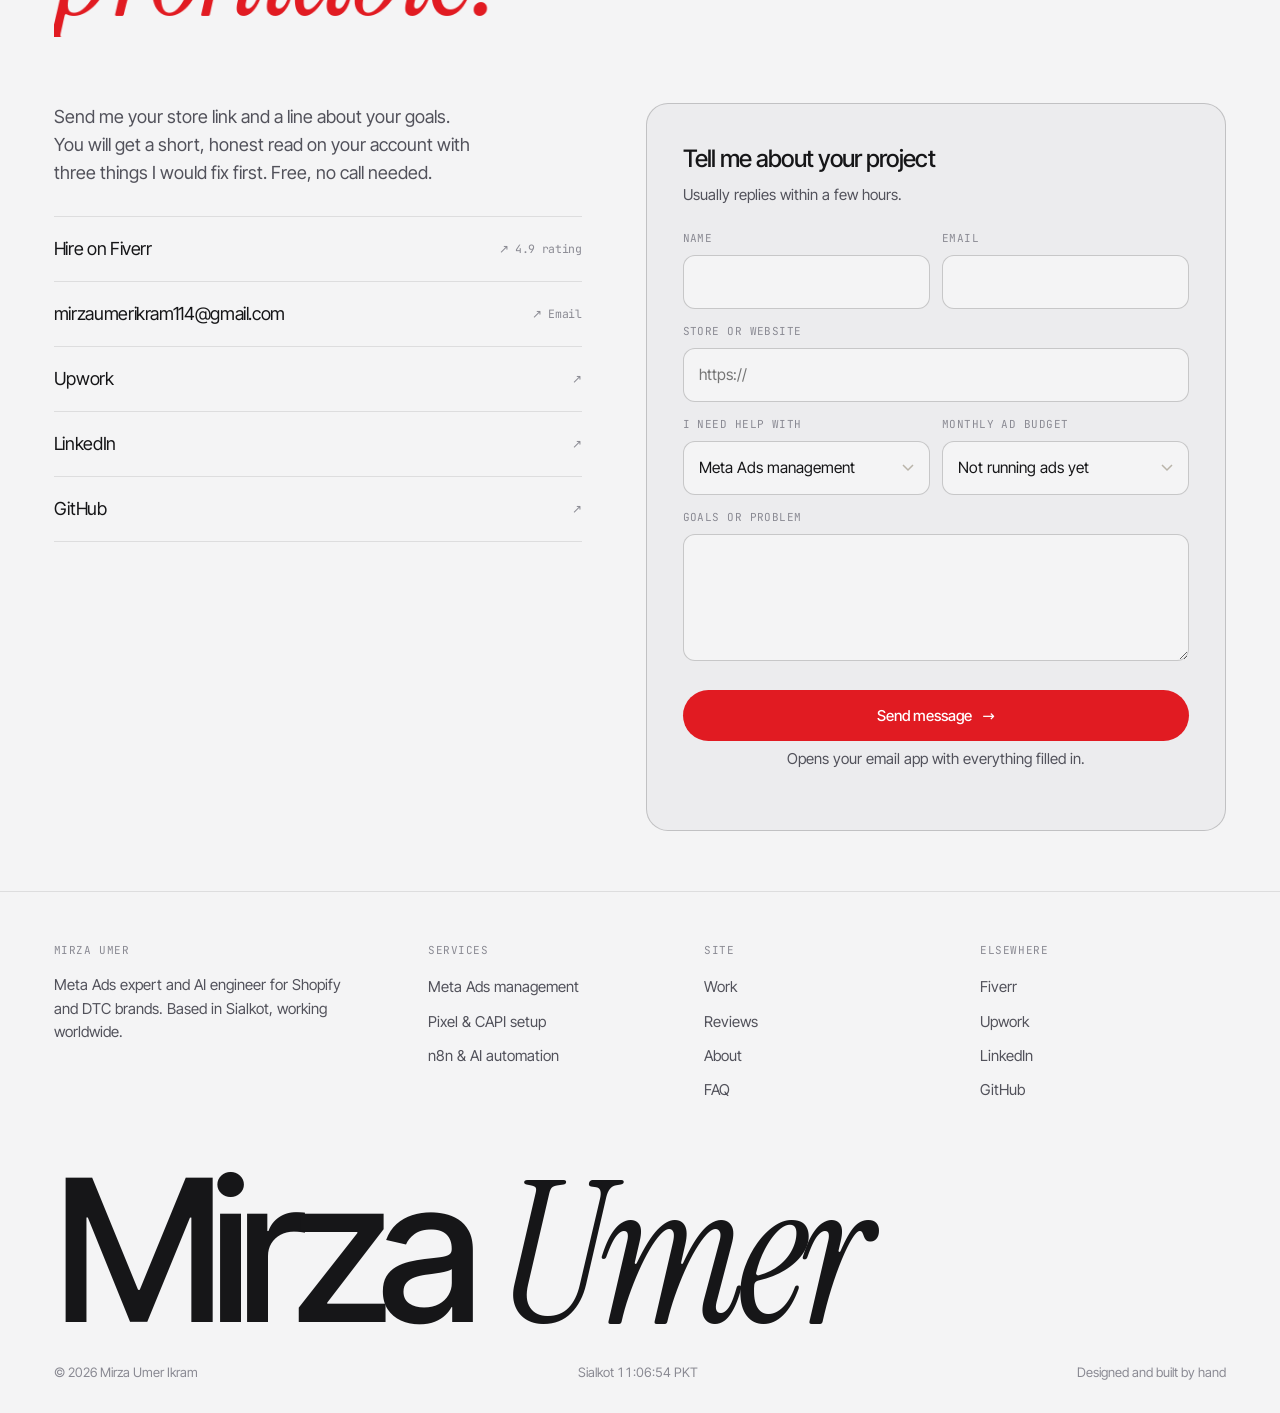
==== commit db4f4f85: "Add files via upload" ====
--- a/index.html
+++ b/index.html
@@ -32,7 +32,7 @@
 <link rel="preload" href="/assets/fonts/inter-tight-latin-500-normal.woff2" as="font" type="font/woff2" crossorigin>
 <link rel="preload" as="image" href="/assets/img/hero.webp" imagesrcset="/assets/img/hero-1280.webp 1280w, /assets/img/hero.webp 2560w" imagesizes="100vw">
 <link rel="preload" href="/assets/fonts/instrument-serif-latin-400-italic.woff2" as="font" type="font/woff2" crossorigin>
-<link rel="stylesheet" href="/assets/css/site.css?v=4">
+<link rel="stylesheet" href="/assets/css/site.css?v=5">
 <script>document.documentElement.classList.add('js');setTimeout(function(){if(!window.__siteReady)document.documentElement.classList.remove('js')},2500);</script>
 
 <script type="application/ld+json">
@@ -732,7 +732,9 @@
 <script src="/assets/js/vendor/gsap.min.js" defer></script>
 <script src="/assets/js/vendor/ScrollTrigger.min.js" defer></script>
 <script src="/assets/js/vendor/lenis.min.js" defer></script>
-<script src="/assets/js/engine.js?v=4" defer></script>
-<script src="/assets/js/site.js?v=4" defer></script>
+<script src="/assets/js/vendor/three.min.js?v=5" defer></script>
+<script src="/assets/js/engine3d.js?v=5" defer></script>
+<script src="/assets/js/engine.js?v=5" defer></script>
+<script src="/assets/js/site.js?v=5" defer></script>
 </body>
 </html>
--- a/assets/css/site.css
+++ b/assets/css/site.css
@@ -475,7 +475,7 @@
 @media (max-width:720px){
   .hero{height:auto;min-height:100svh}
   .hero-vignette{background:linear-gradient(180deg,rgba(20,20,22,.2) 0%,rgba(20,20,22,0) 30%,rgba(20,20,22,.85) 50%,#141416 62%)}
-  .hero-content{padding-top:100px;min-height:100svh;justify-content:flex-end}
+  .hero-content{padding-top:42svh;min-height:100svh;justify-content:flex-end}
   .hero .hero-top{display:none}
   .hero .h1{max-width:none}
   .hud-grid{grid-template-columns:repeat(2,1fr)}
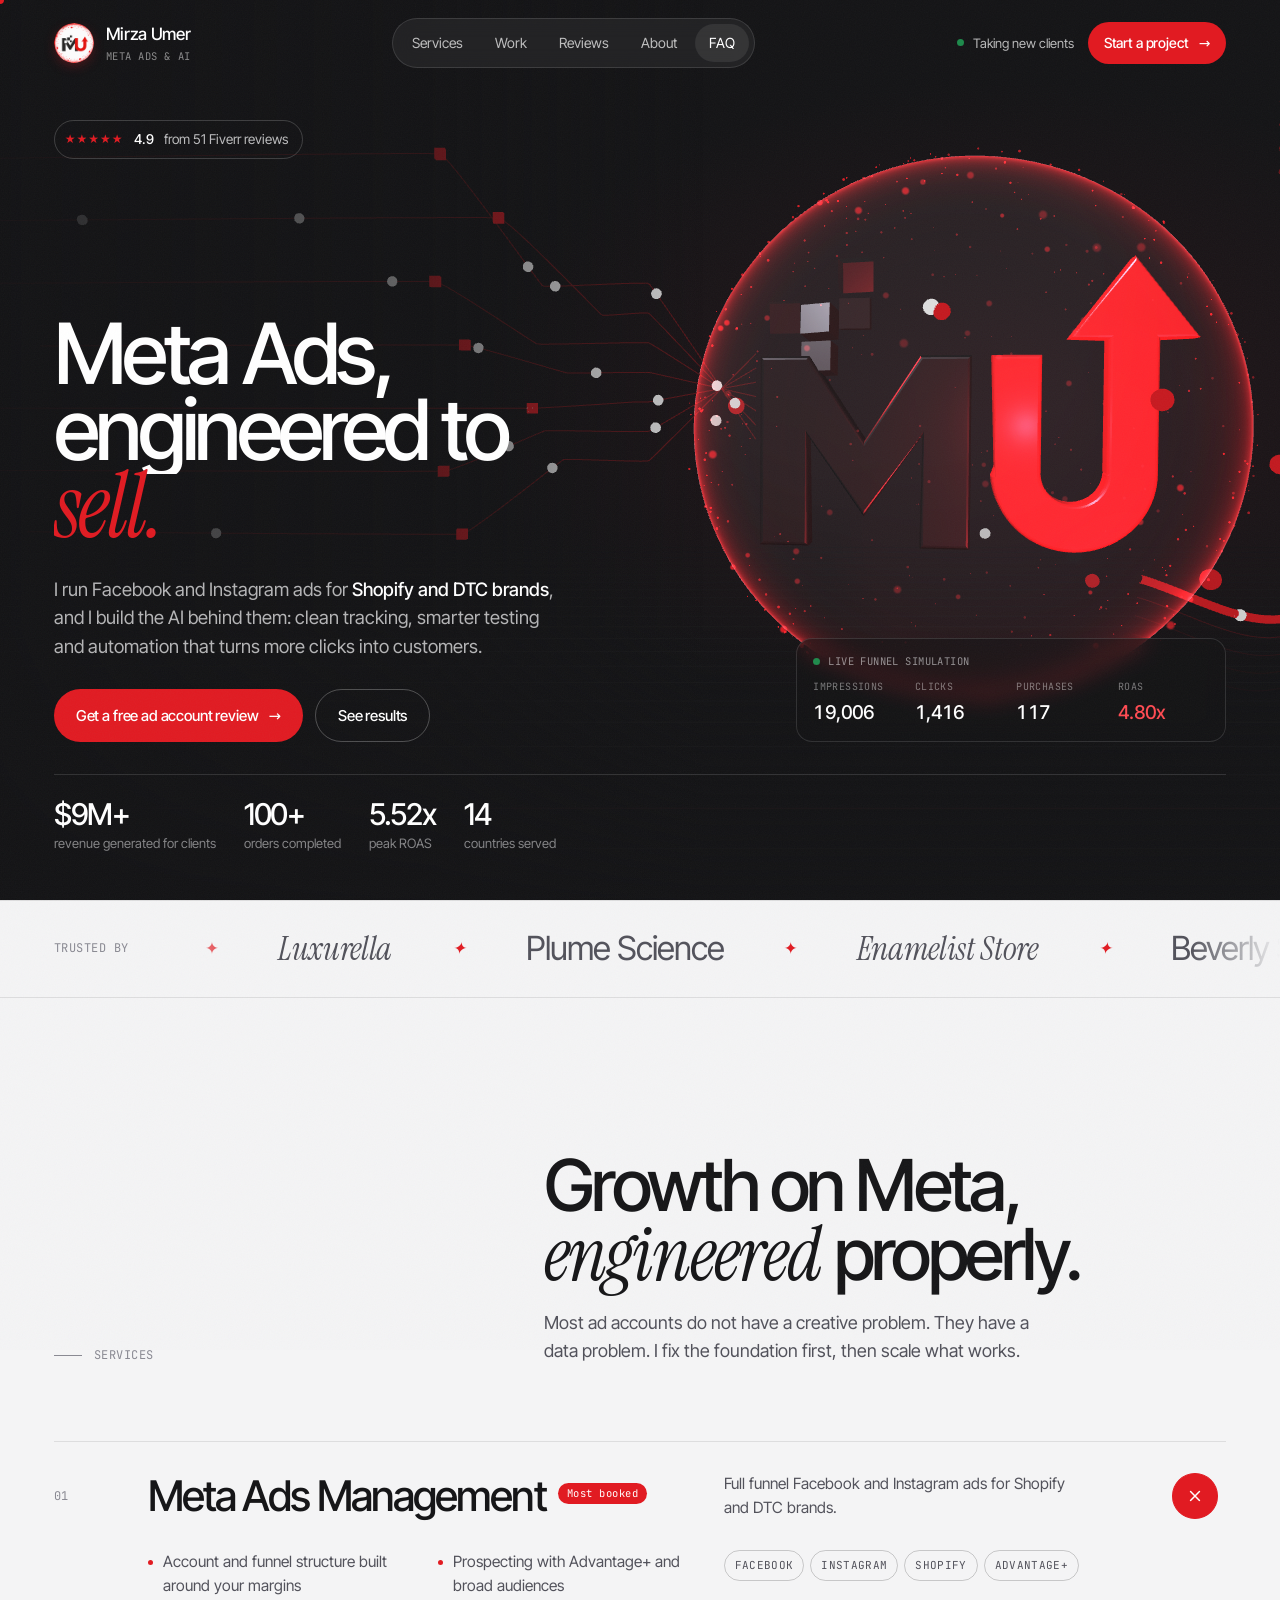
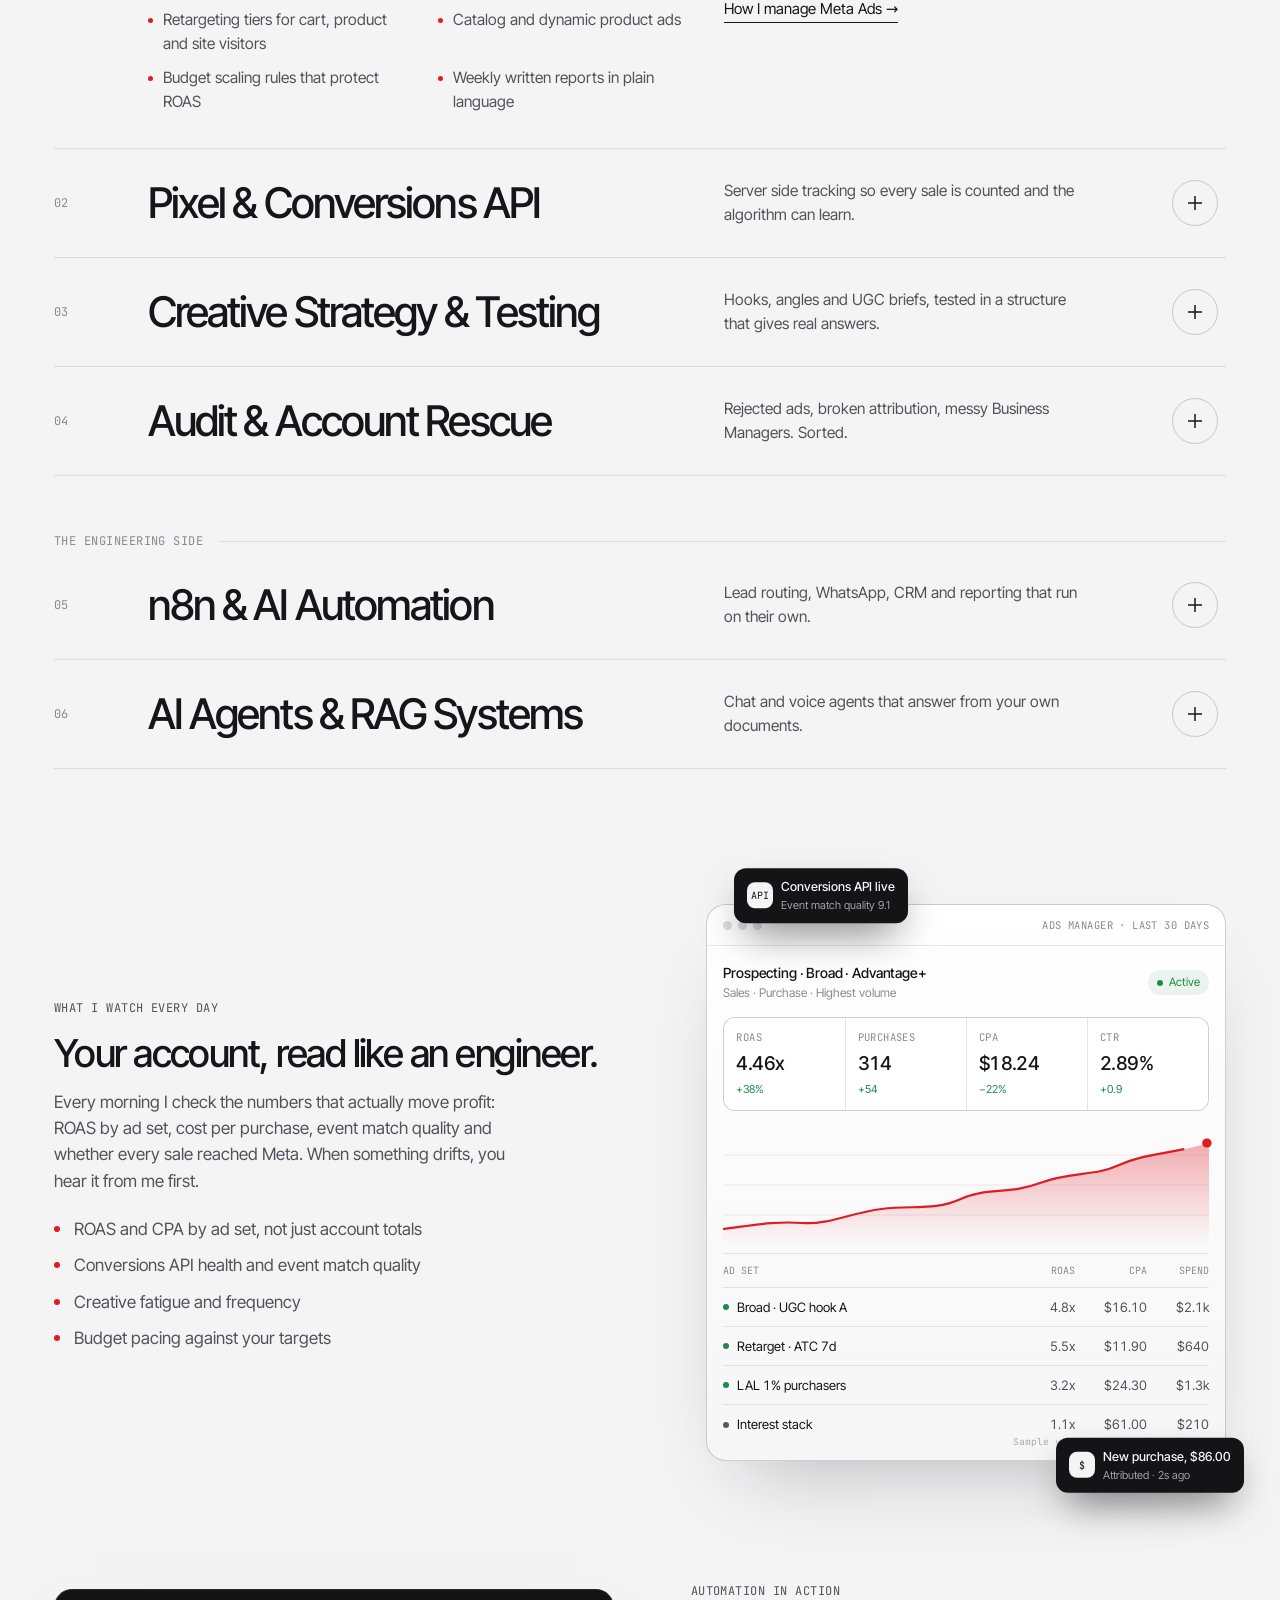
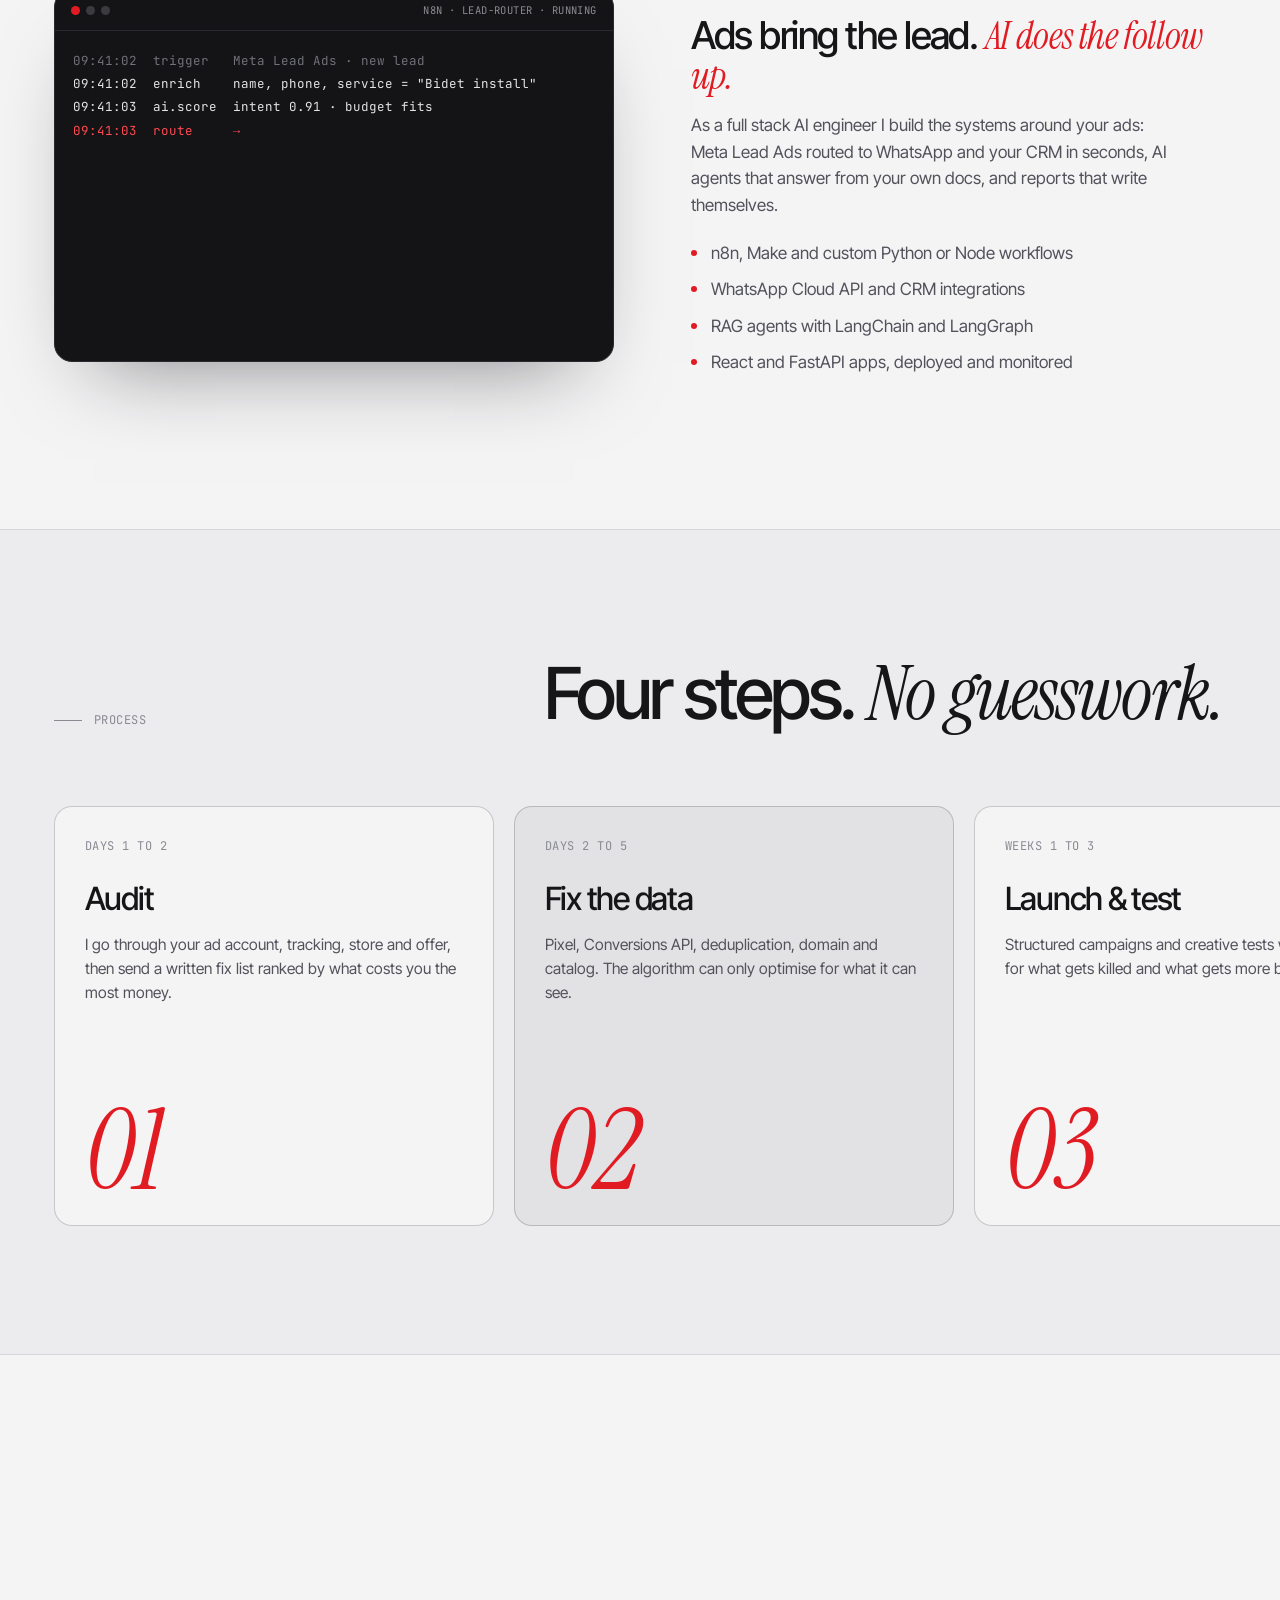
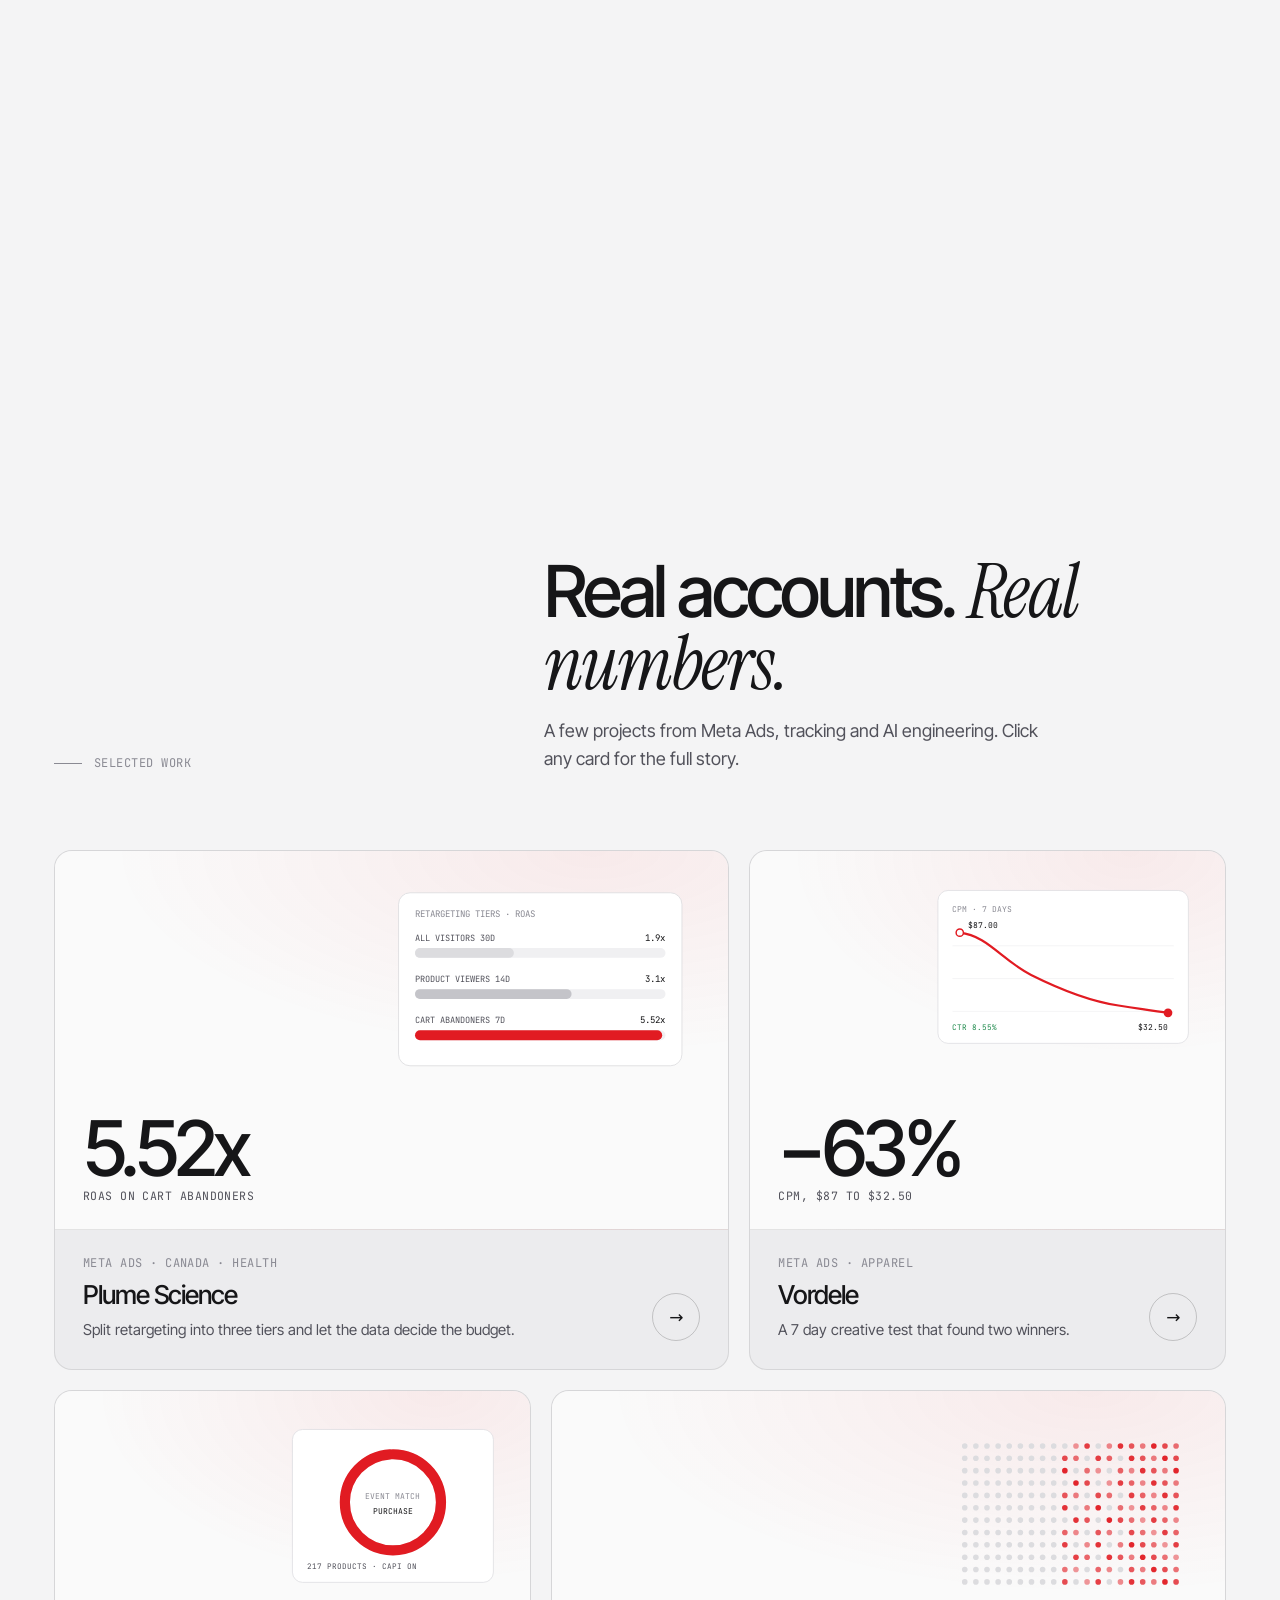
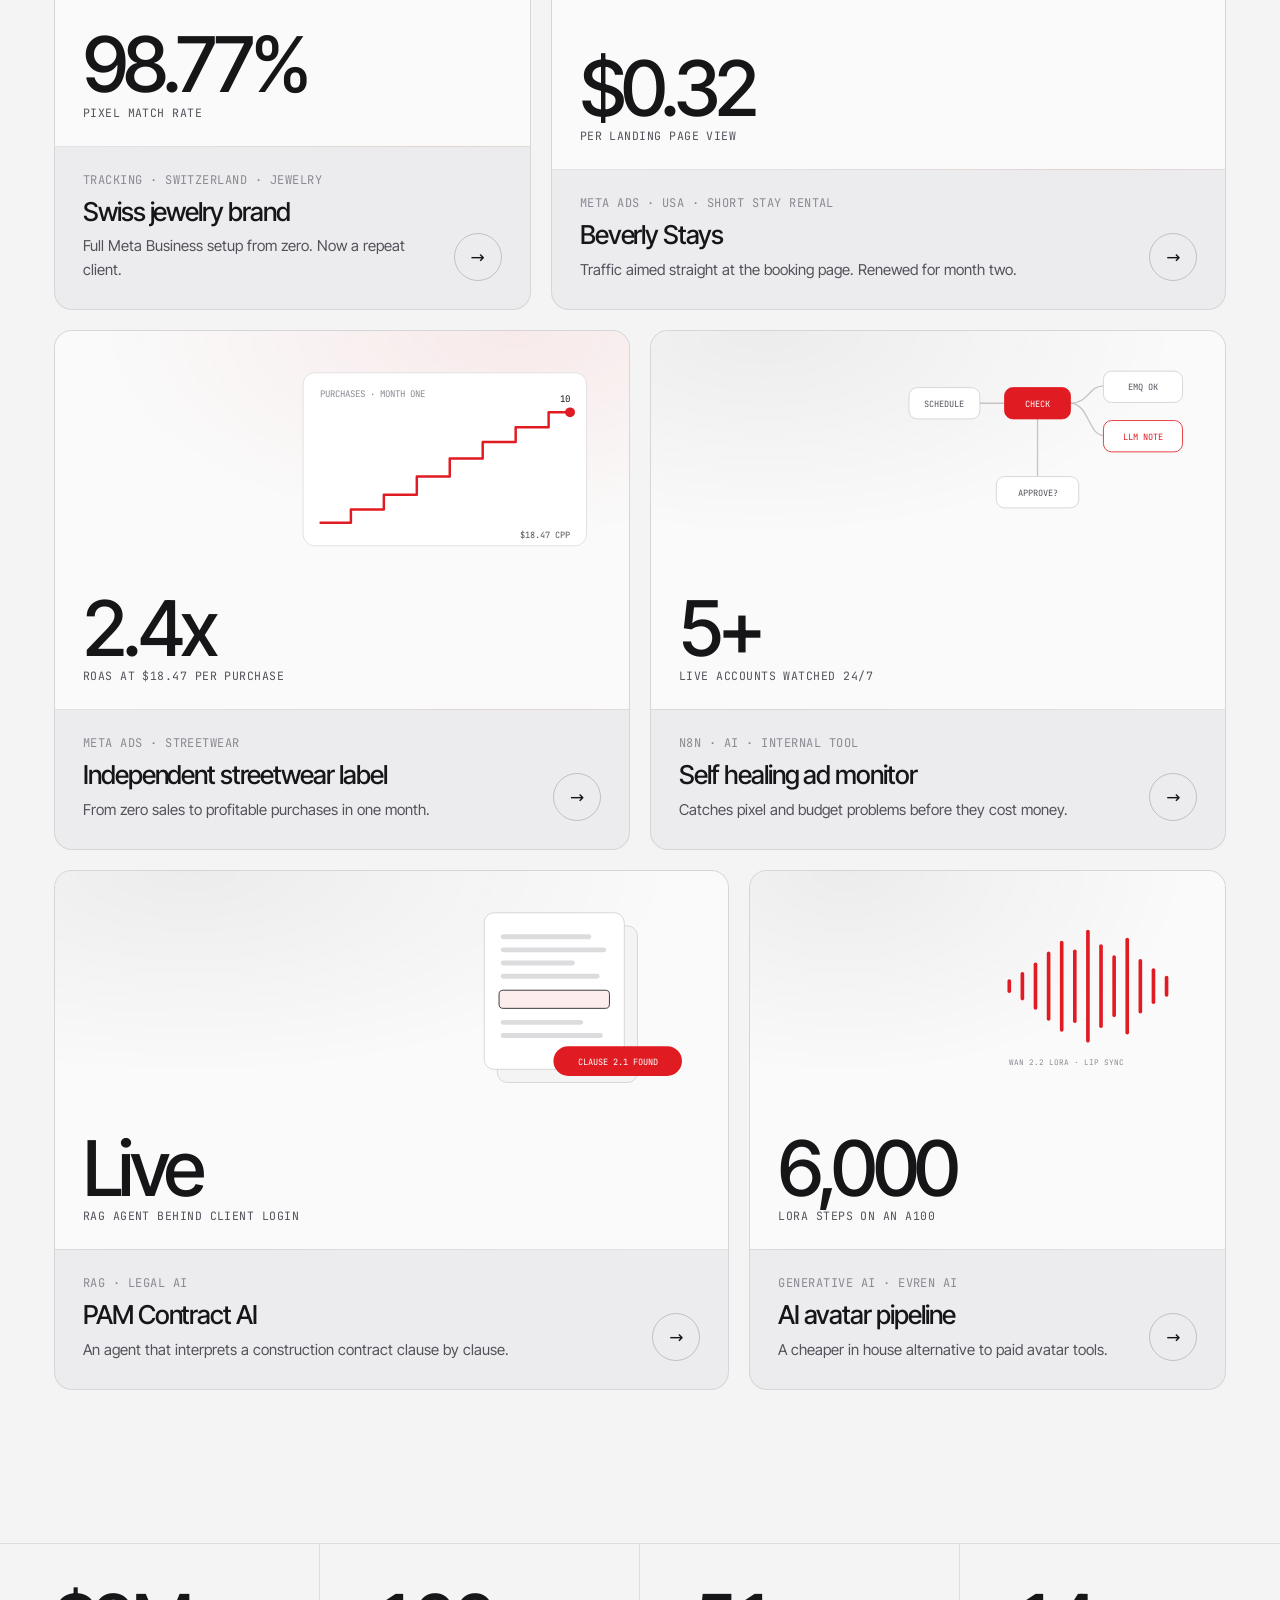
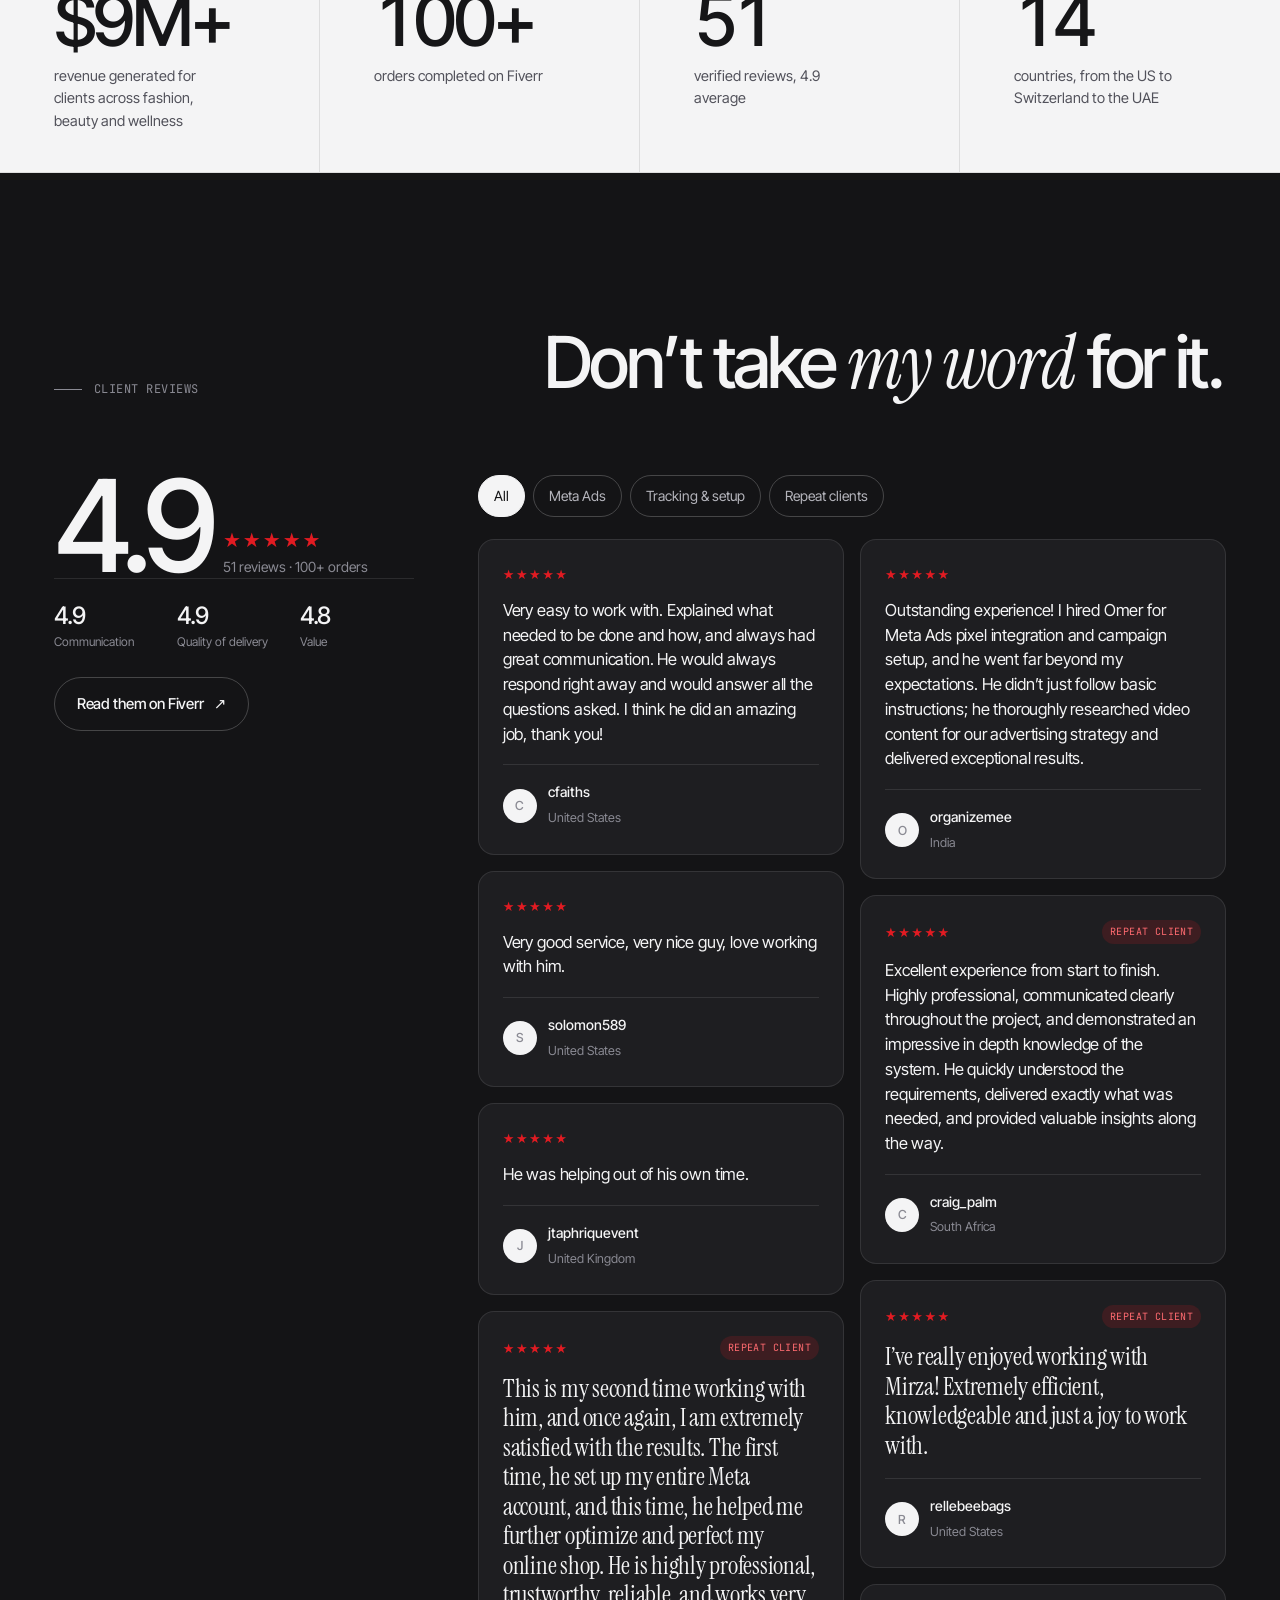
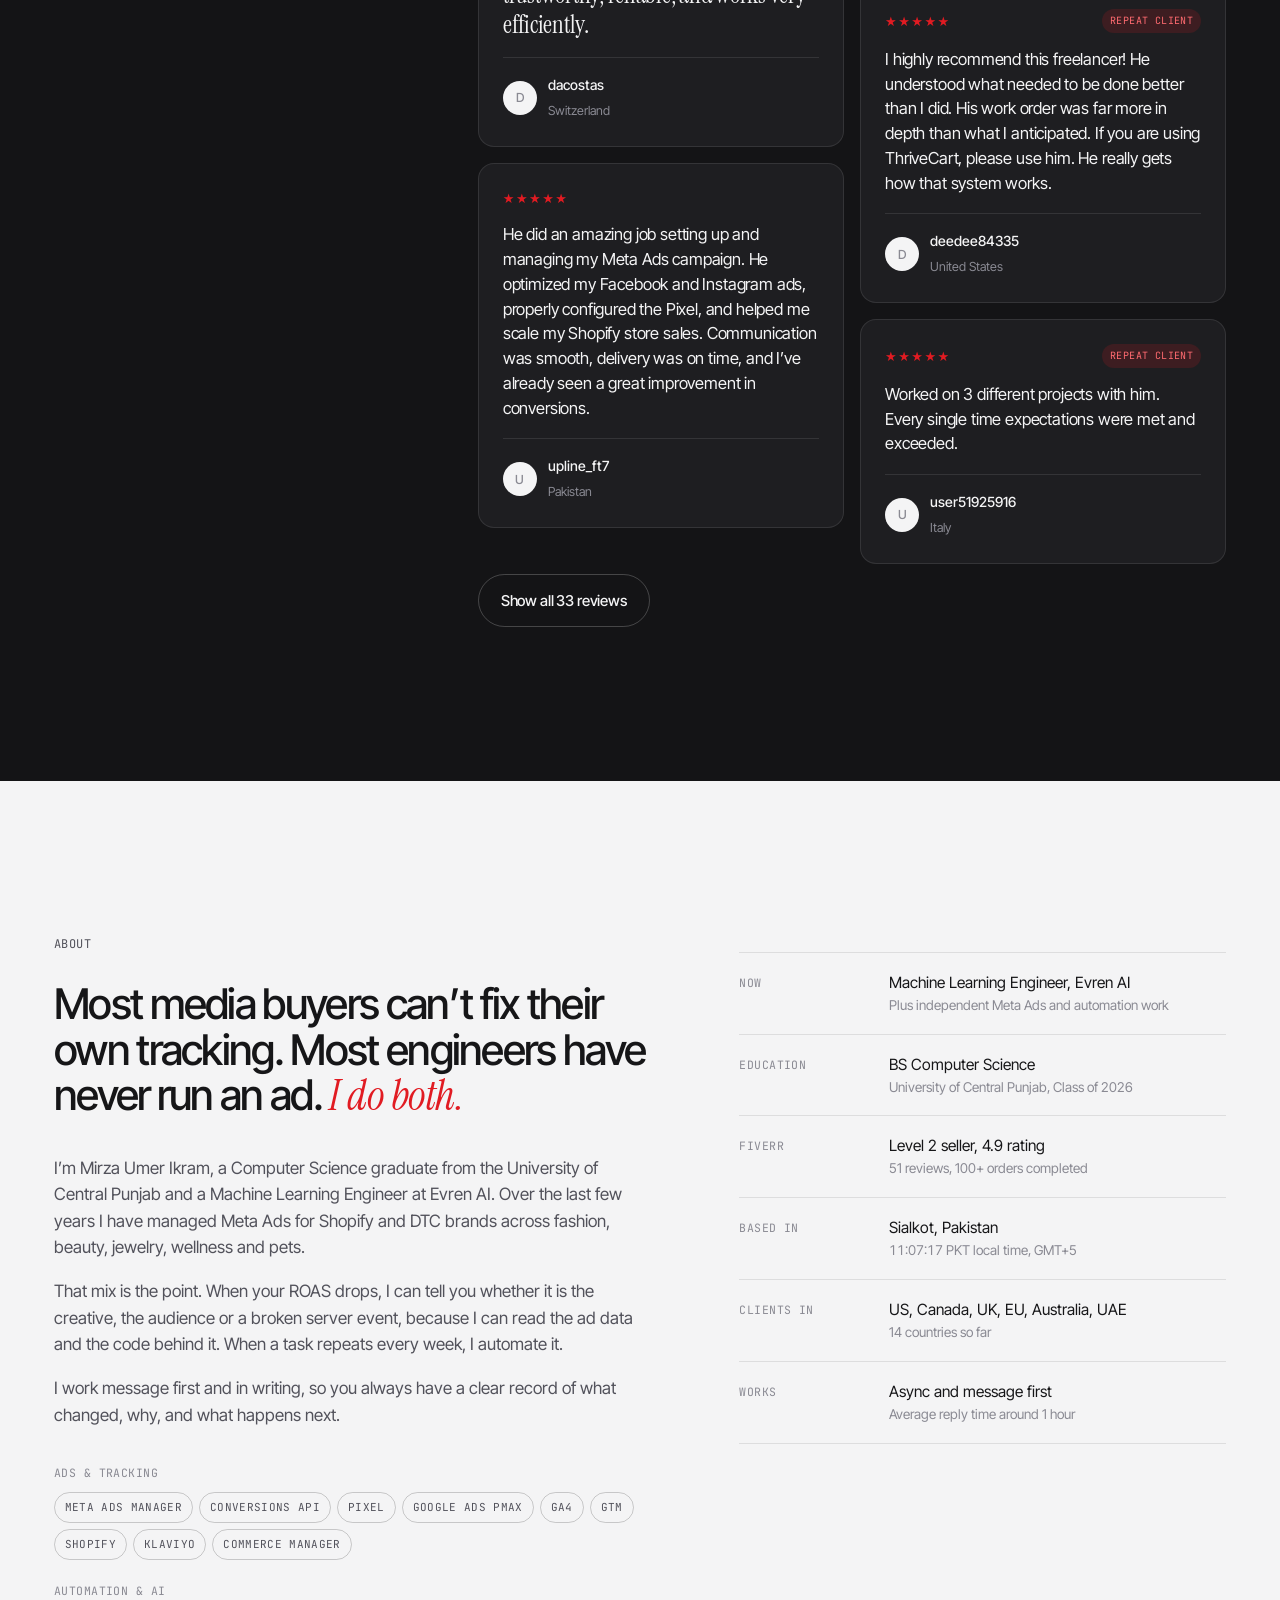
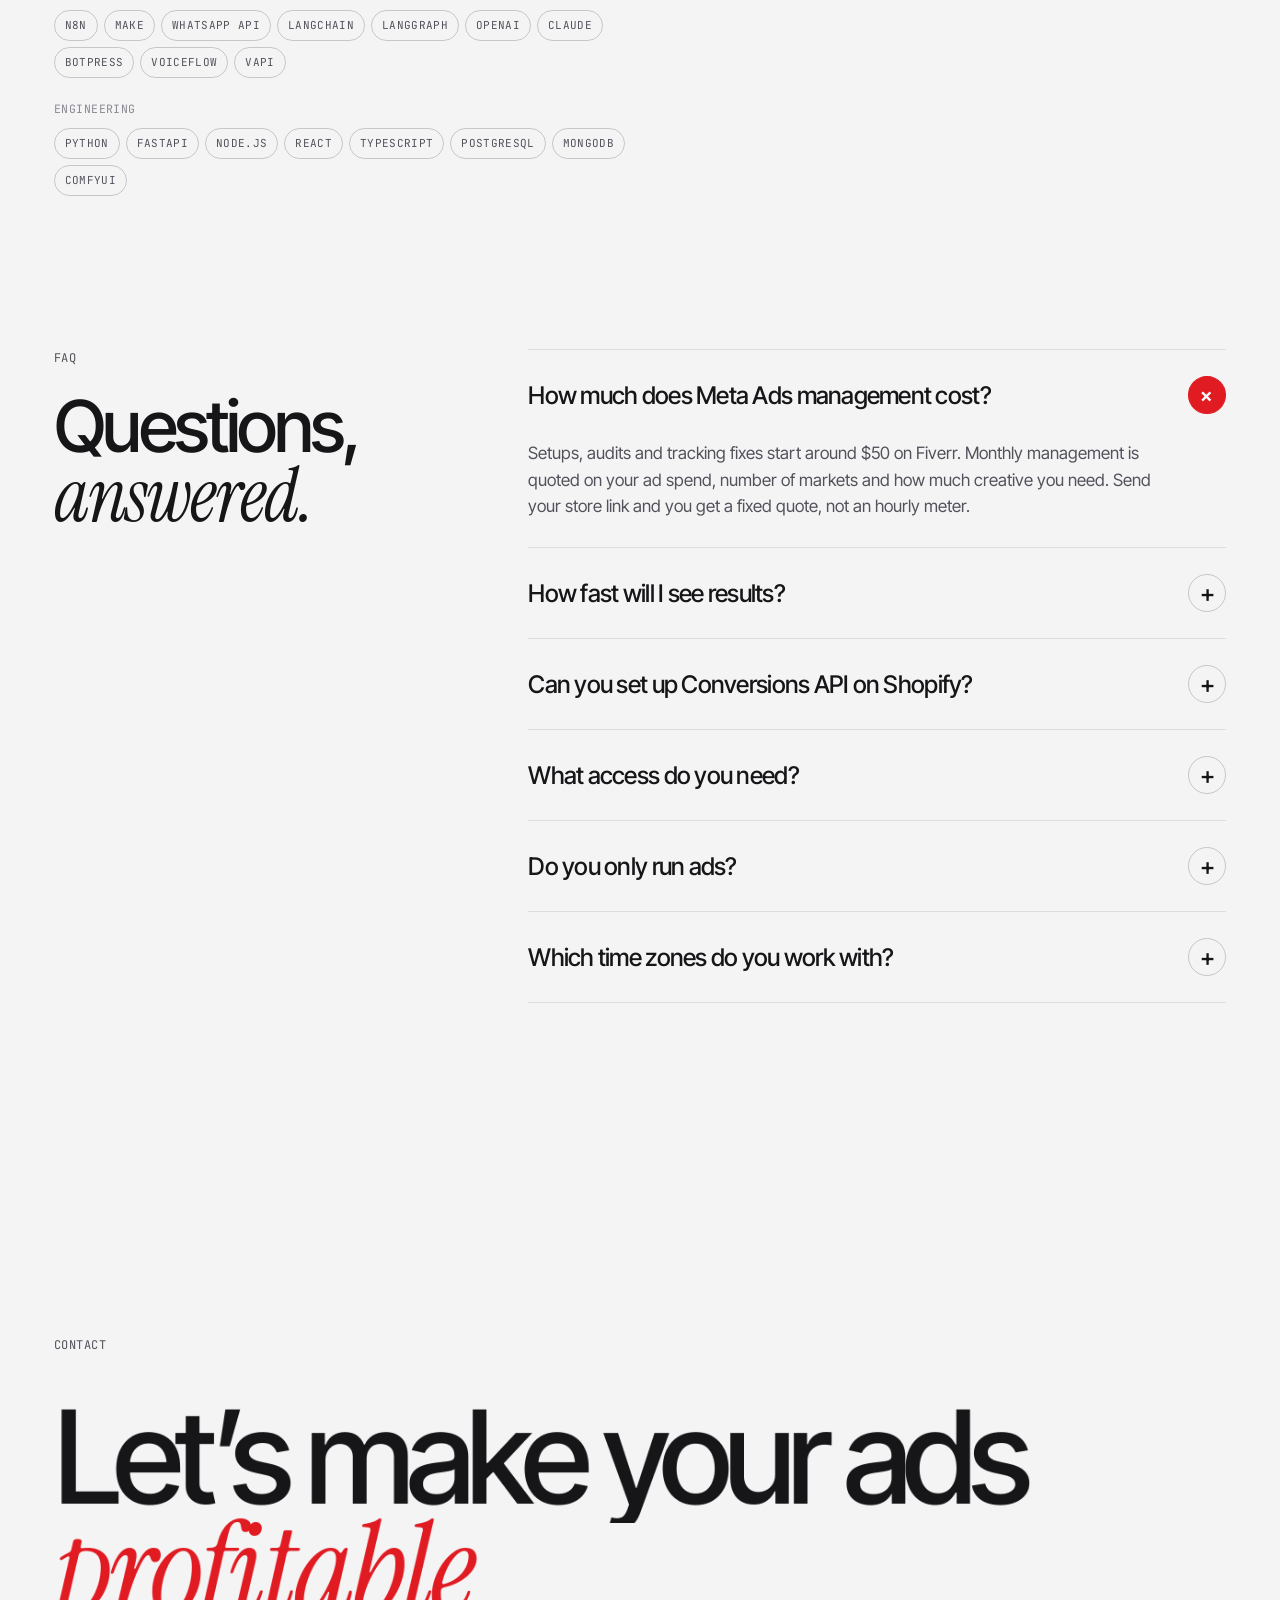
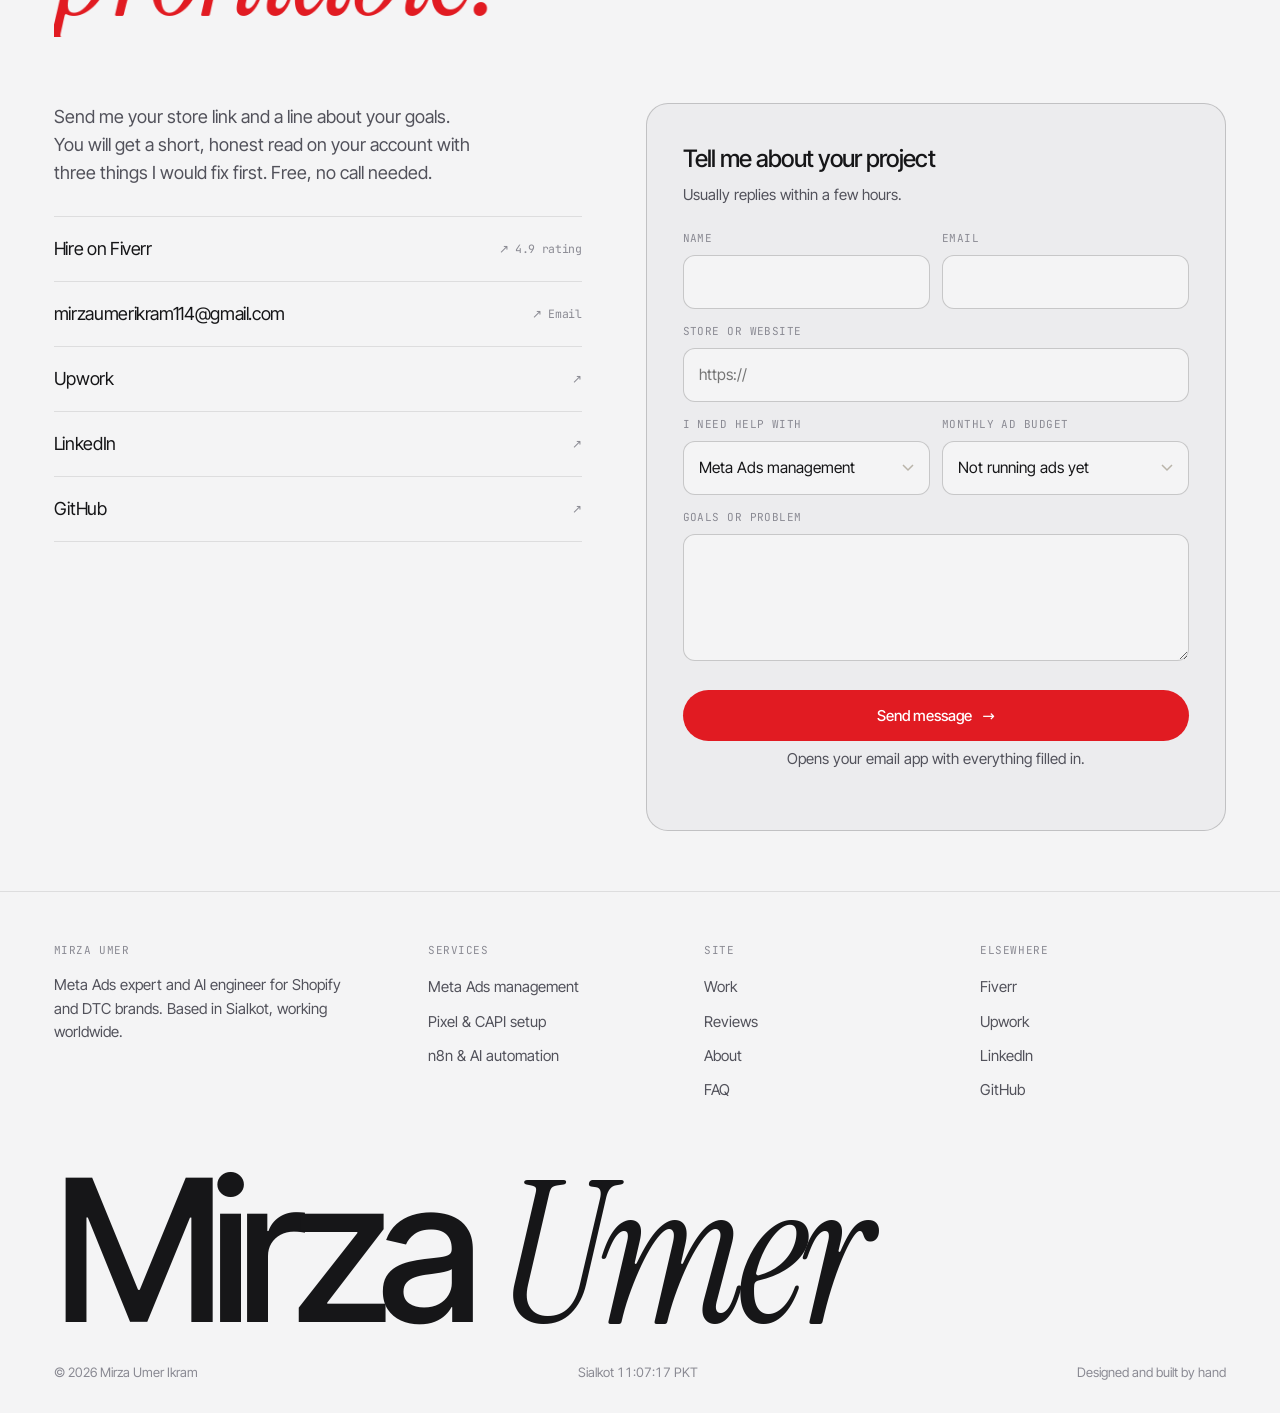
==== commit 4eb8ff2c: "Add files via upload" ====
--- a/index.html
+++ b/index.html
@@ -32,7 +32,7 @@
 <link rel="preload" href="/assets/fonts/inter-tight-latin-500-normal.woff2" as="font" type="font/woff2" crossorigin>
 <link rel="preload" as="image" href="/assets/img/hero.webp" imagesrcset="/assets/img/hero-1280.webp 1280w, /assets/img/hero.webp 2560w" imagesizes="100vw">
 <link rel="preload" href="/assets/fonts/instrument-serif-latin-400-italic.woff2" as="font" type="font/woff2" crossorigin>
-<link rel="stylesheet" href="/assets/css/site.css?v=5">
+<link rel="stylesheet" href="/assets/css/site.css?v=6">
 <script>document.documentElement.classList.add('js');setTimeout(function(){if(!window.__siteReady)document.documentElement.classList.remove('js')},2500);</script>
 
 <script type="application/ld+json">
--- a/assets/css/site.css
+++ b/assets/css/site.css
@@ -192,8 +192,10 @@
 @media (max-width:720px){.hero{padding-top:120px}.hero-top{flex-direction:column}.ft-1{left:auto;right:10px;top:-22px}.ft-2{right:10px}.kpis{grid-template-columns:repeat(2,1fr)}.row{grid-template-columns:1fr 56px 52px}.row span:last-child{display:none}.hero-proof{gap:20px}}
 
 /* ---------- marquee ---------- */
-.ticker{border-top:1px solid var(--line);border-bottom:1px solid var(--line);padding:22px 0;overflow:hidden;position:relative}
-.ticker-label{position:absolute;left:var(--pad);top:50%;transform:translateY(-50%);z-index:2;background:var(--ink);padding-right:18px;color:var(--fg-3)}
+.ticker{border-top:1px solid var(--line);border-bottom:1px solid var(--line);padding:22px 0;overflow:hidden;position:relative;background:var(--ink)}
+.ticker-label{position:absolute;left:0;top:0;bottom:0;z-index:2;display:flex;align-items:center;padding:0 22px 0 var(--pad);background:var(--ink);color:var(--fg-3)}
+.ticker-label::after{content:"";position:absolute;left:100%;top:0;bottom:0;width:90px;background:linear-gradient(90deg,var(--ink),rgba(244,244,245,0));pointer-events:none}
+.ticker::after{content:"";position:absolute;right:0;top:0;bottom:0;width:90px;z-index:2;background:linear-gradient(270deg,var(--ink),rgba(244,244,245,0));pointer-events:none}
 .ticker-track{display:flex;width:max-content;animation:tick 42s linear infinite}
 .ticker:hover .ticker-track{animation-play-state:paused}
 .ticker-track span{font-size:clamp(22px,2.6vw,36px);letter-spacing:-.03em;padding:0 30px;white-space:nowrap;color:var(--fg-2);display:flex;align-items:center;gap:60px}
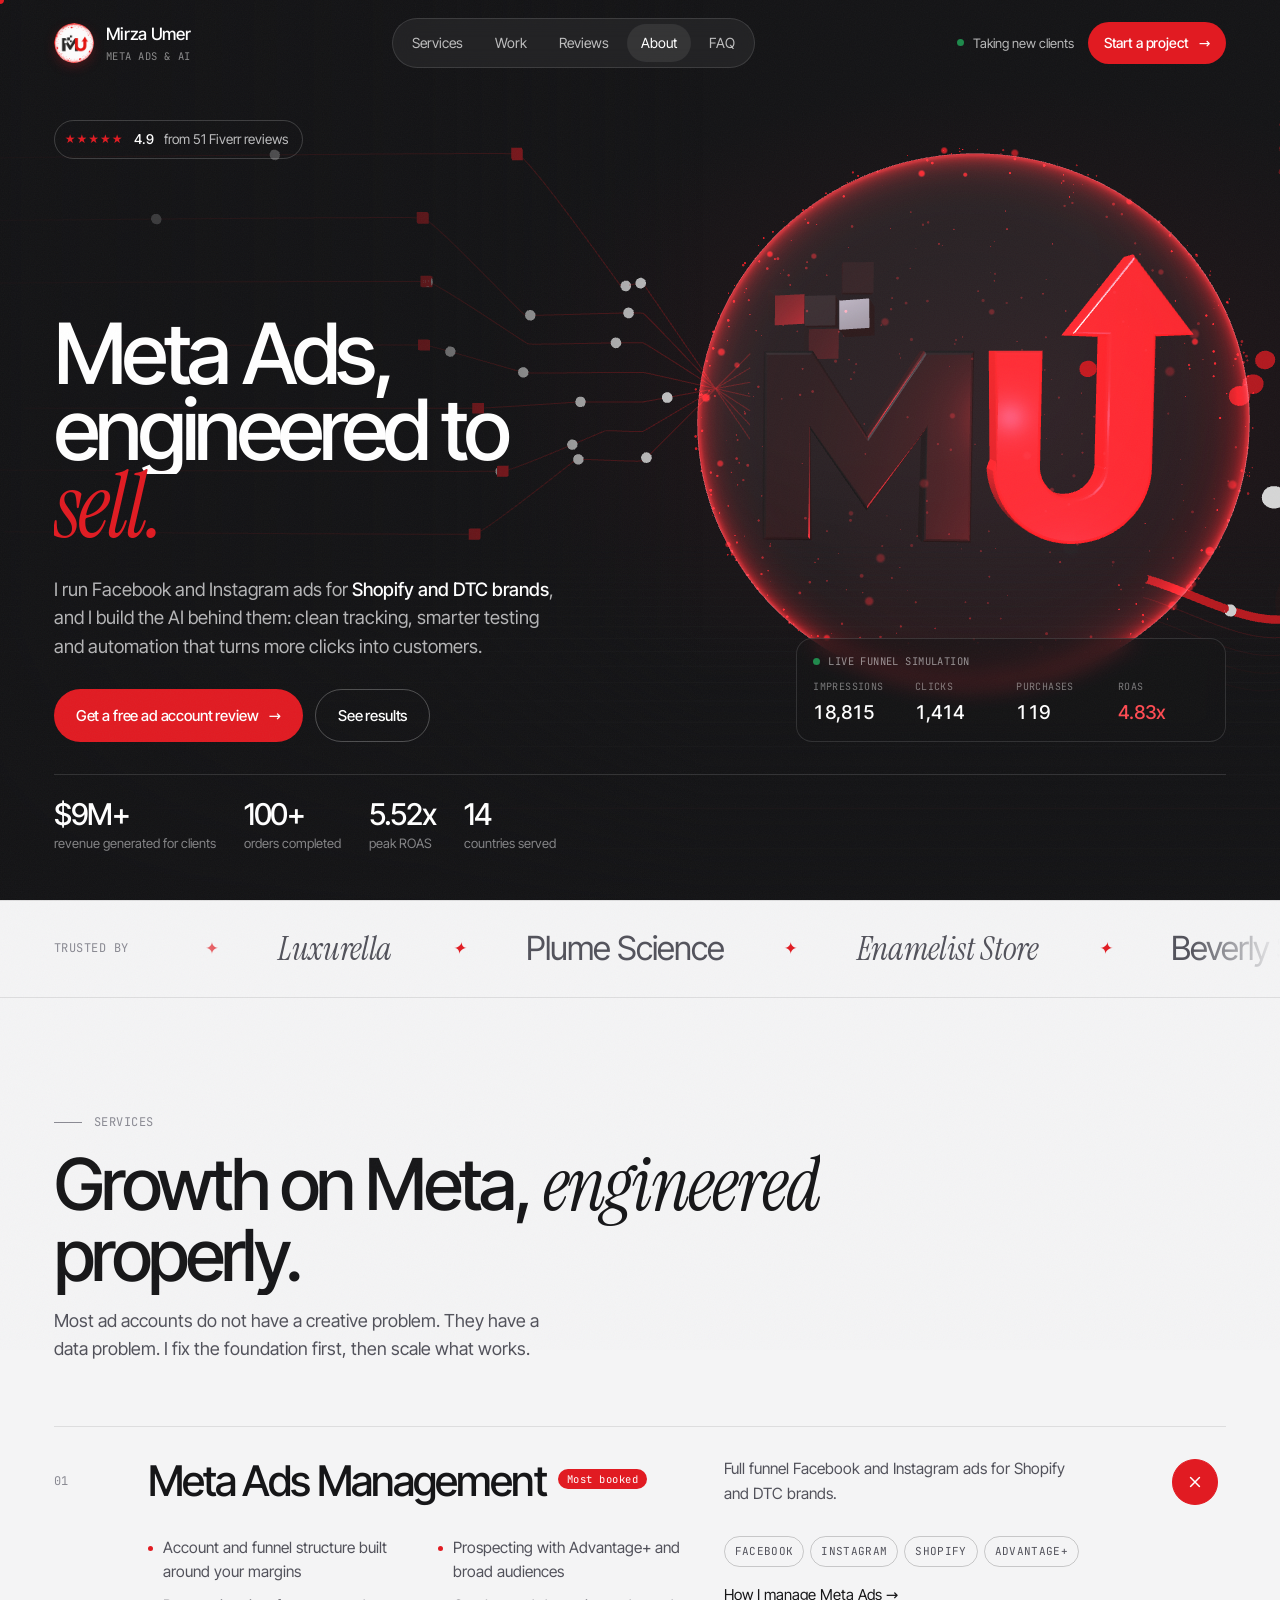
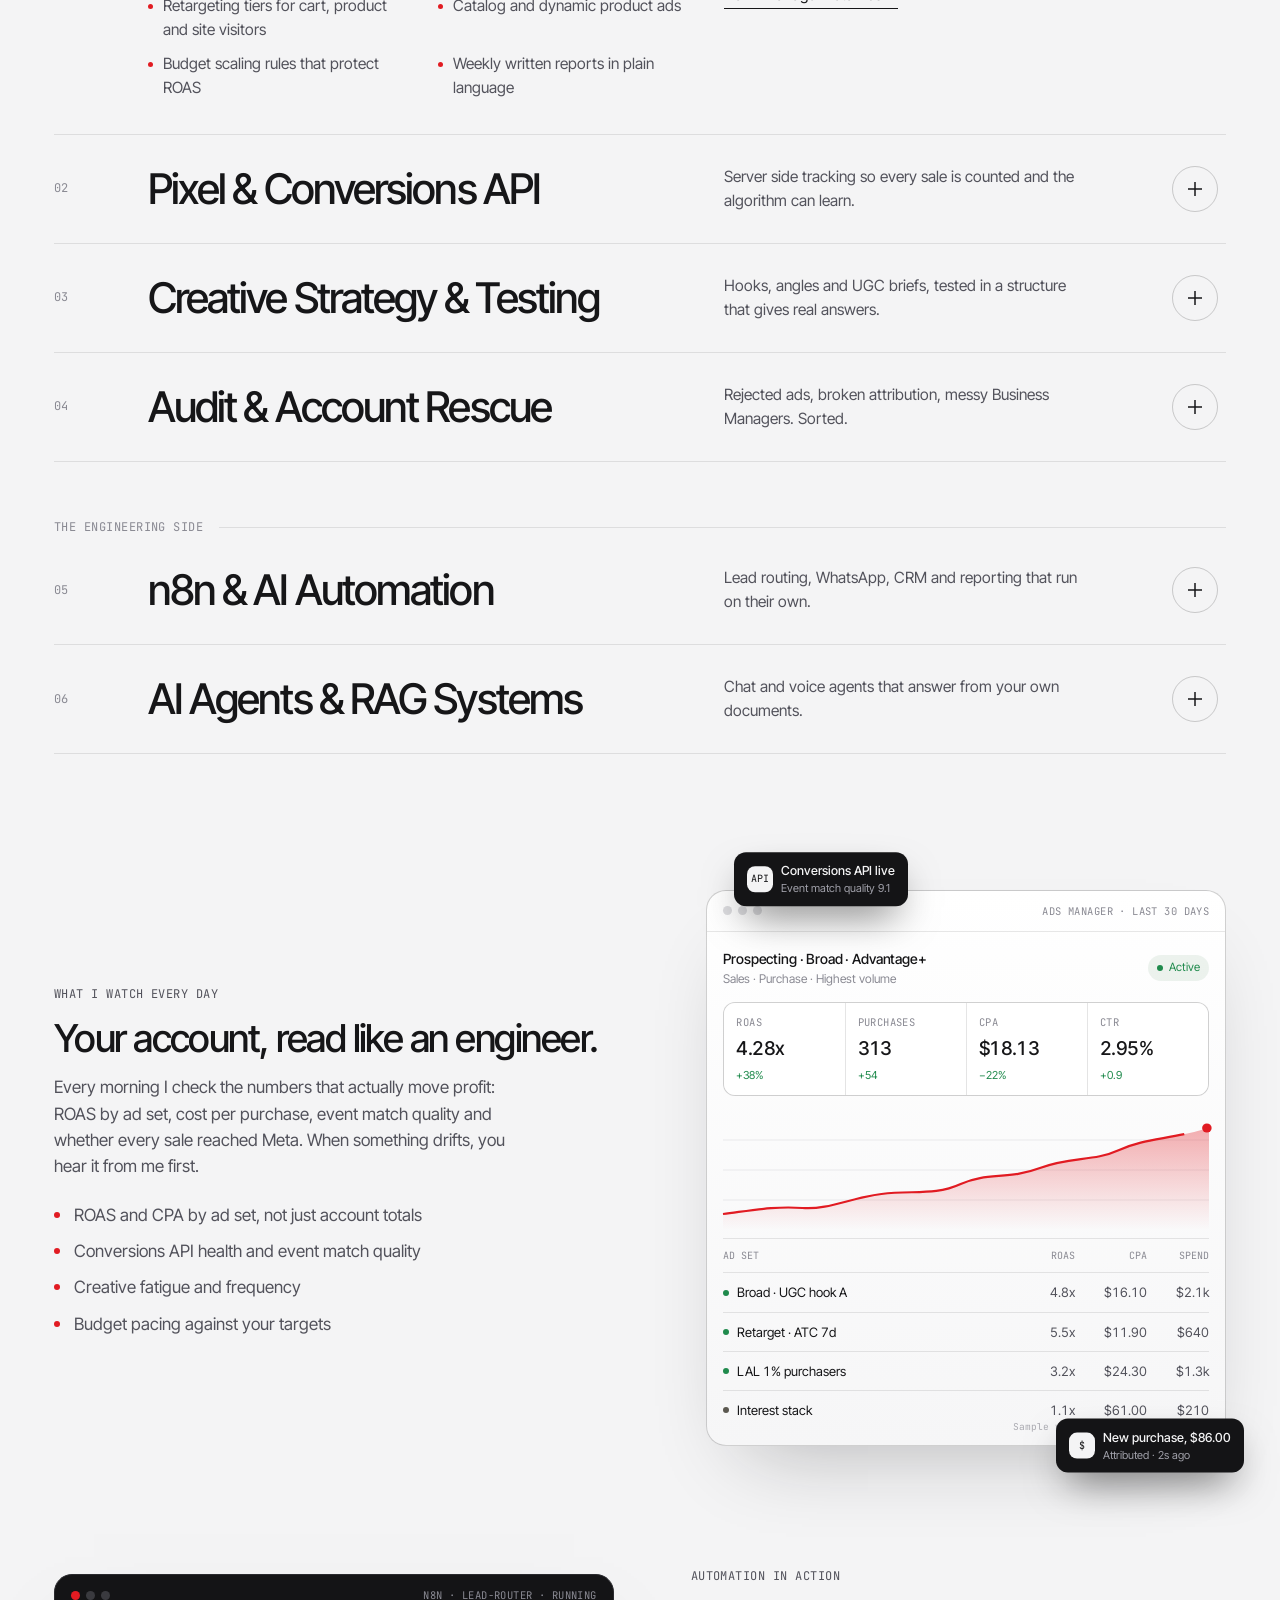
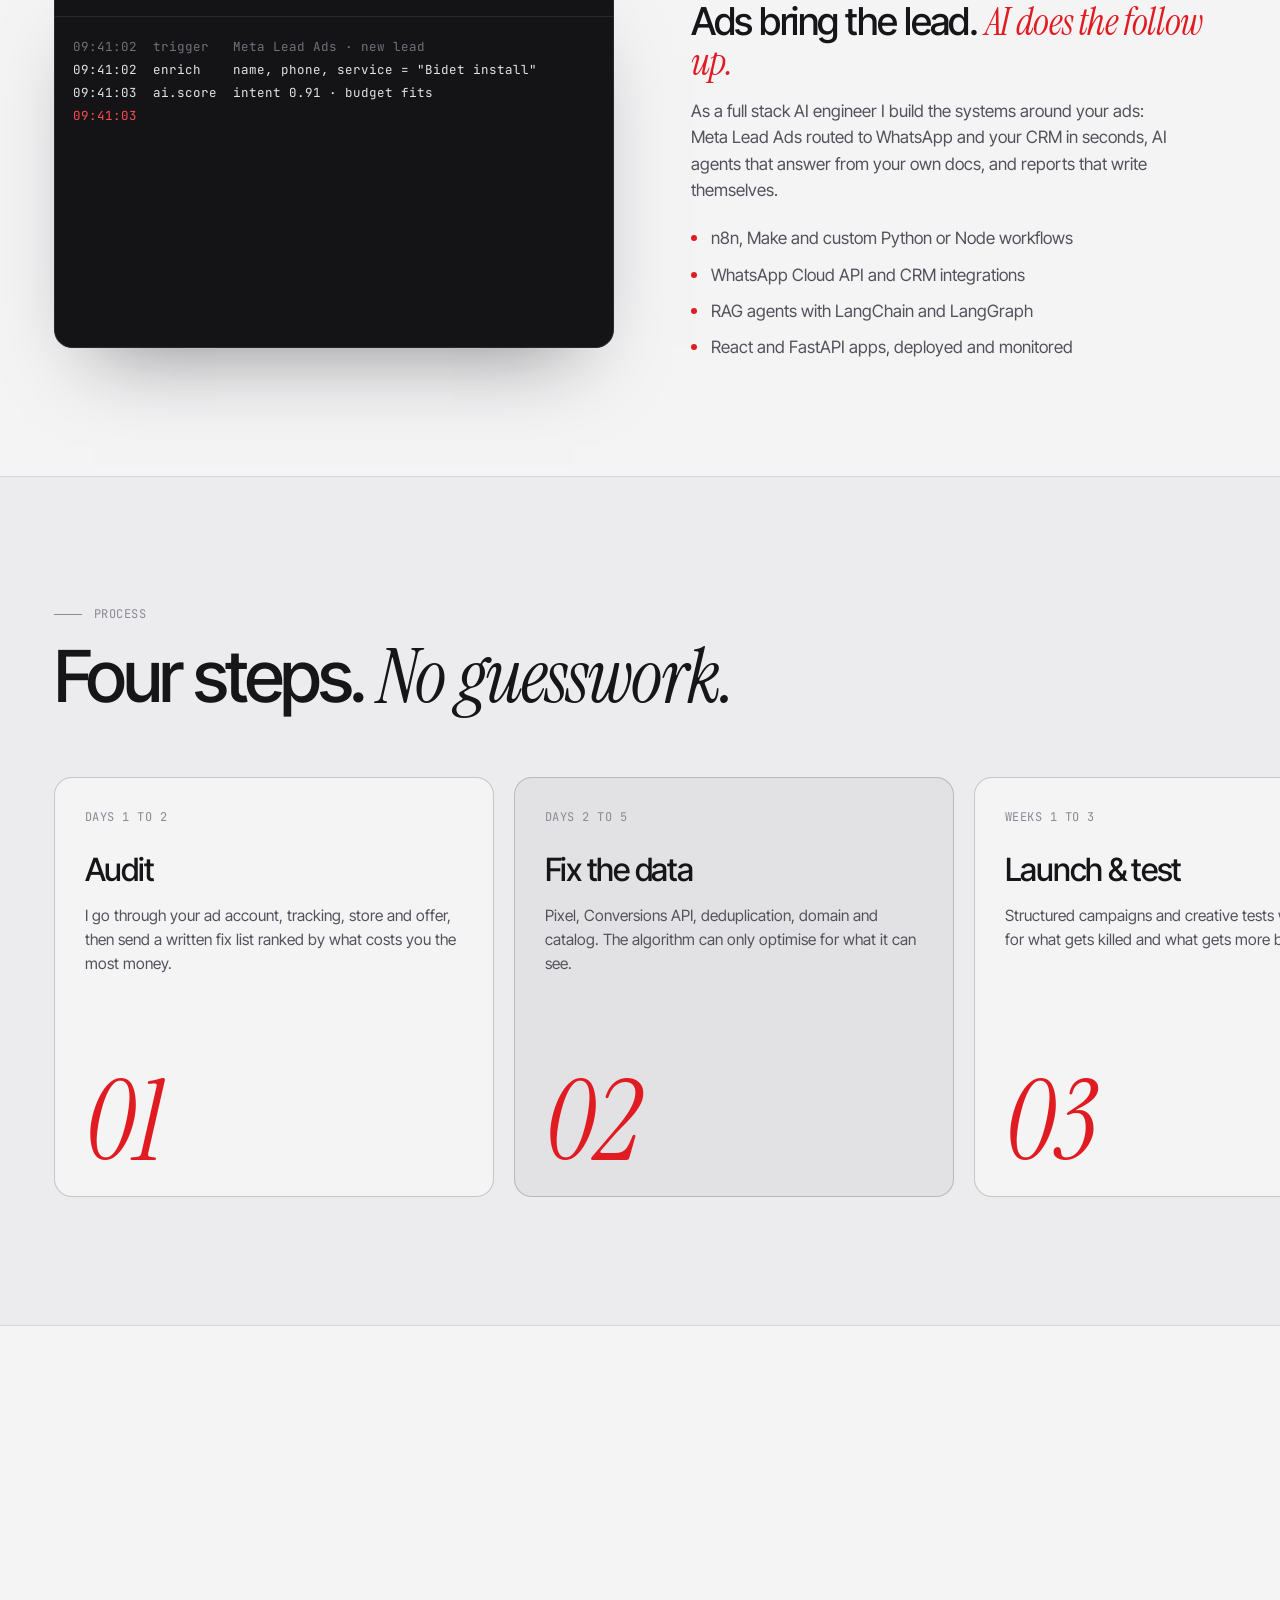
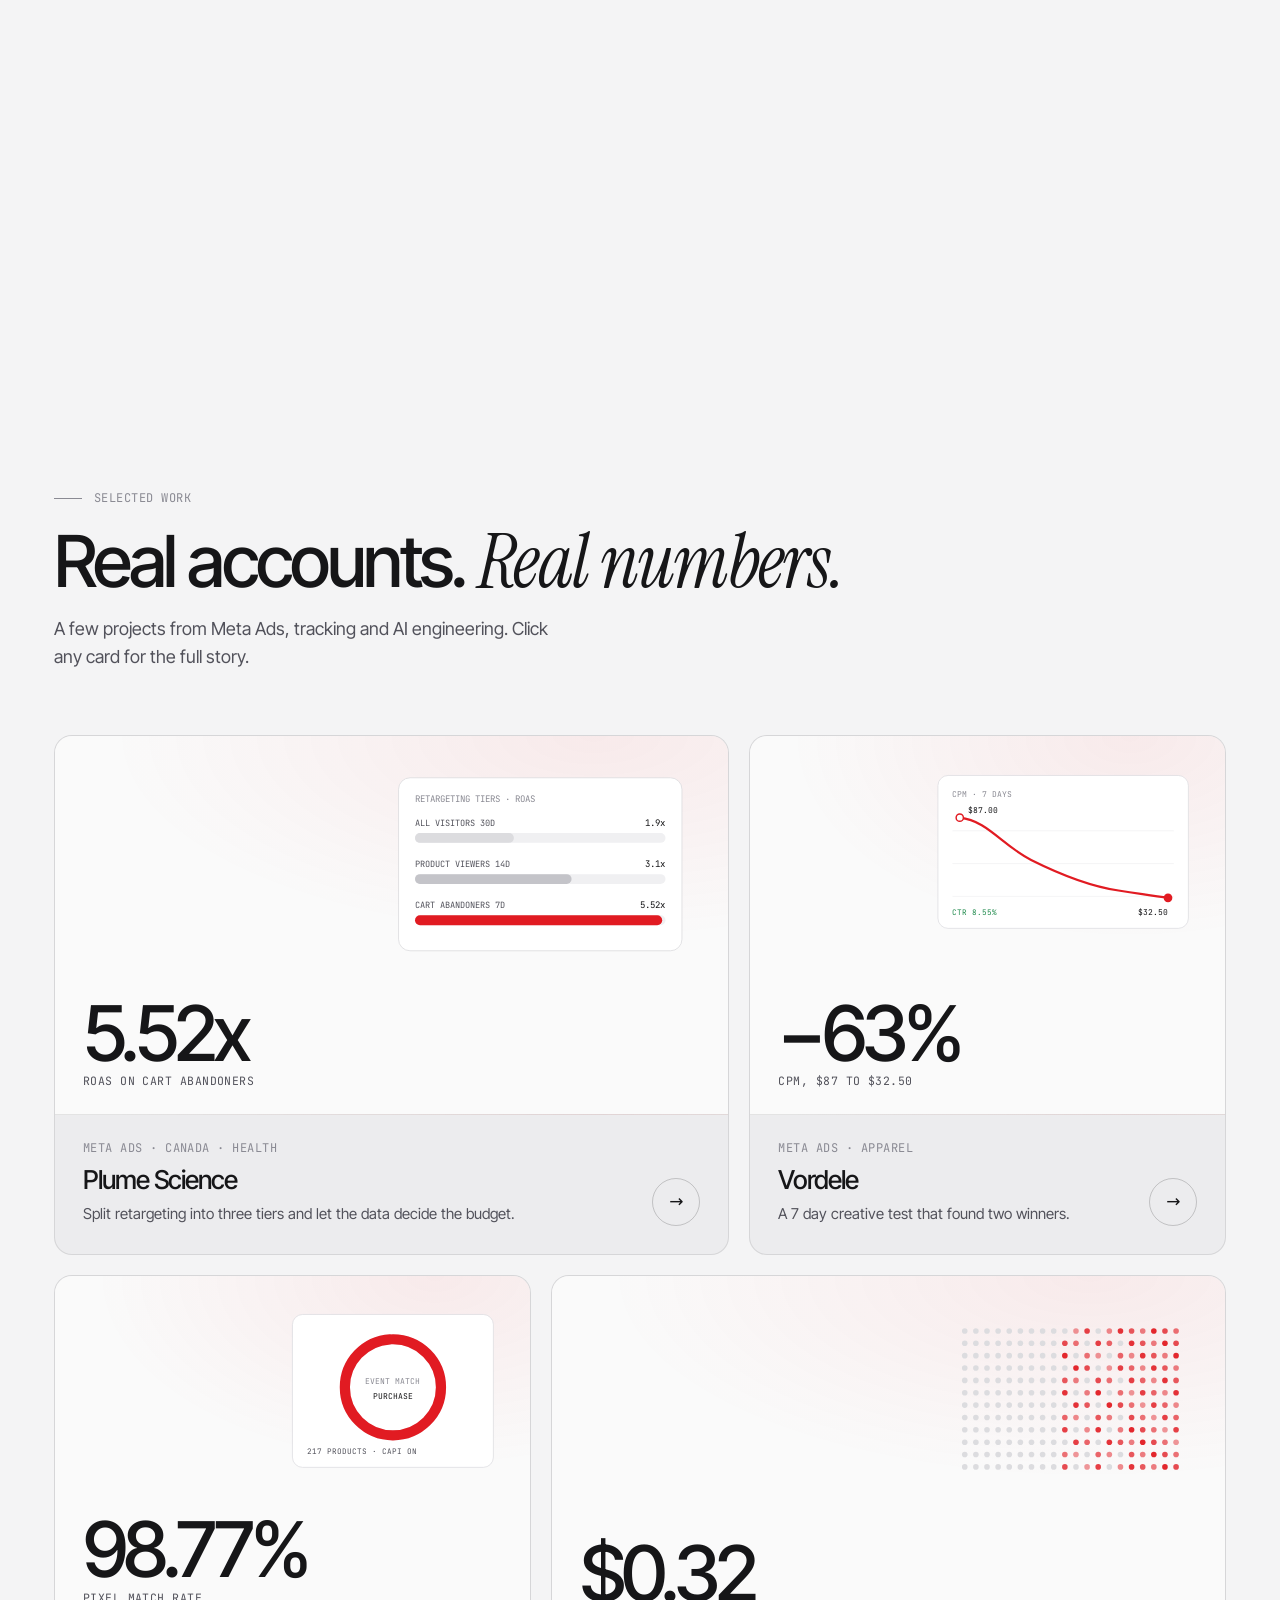
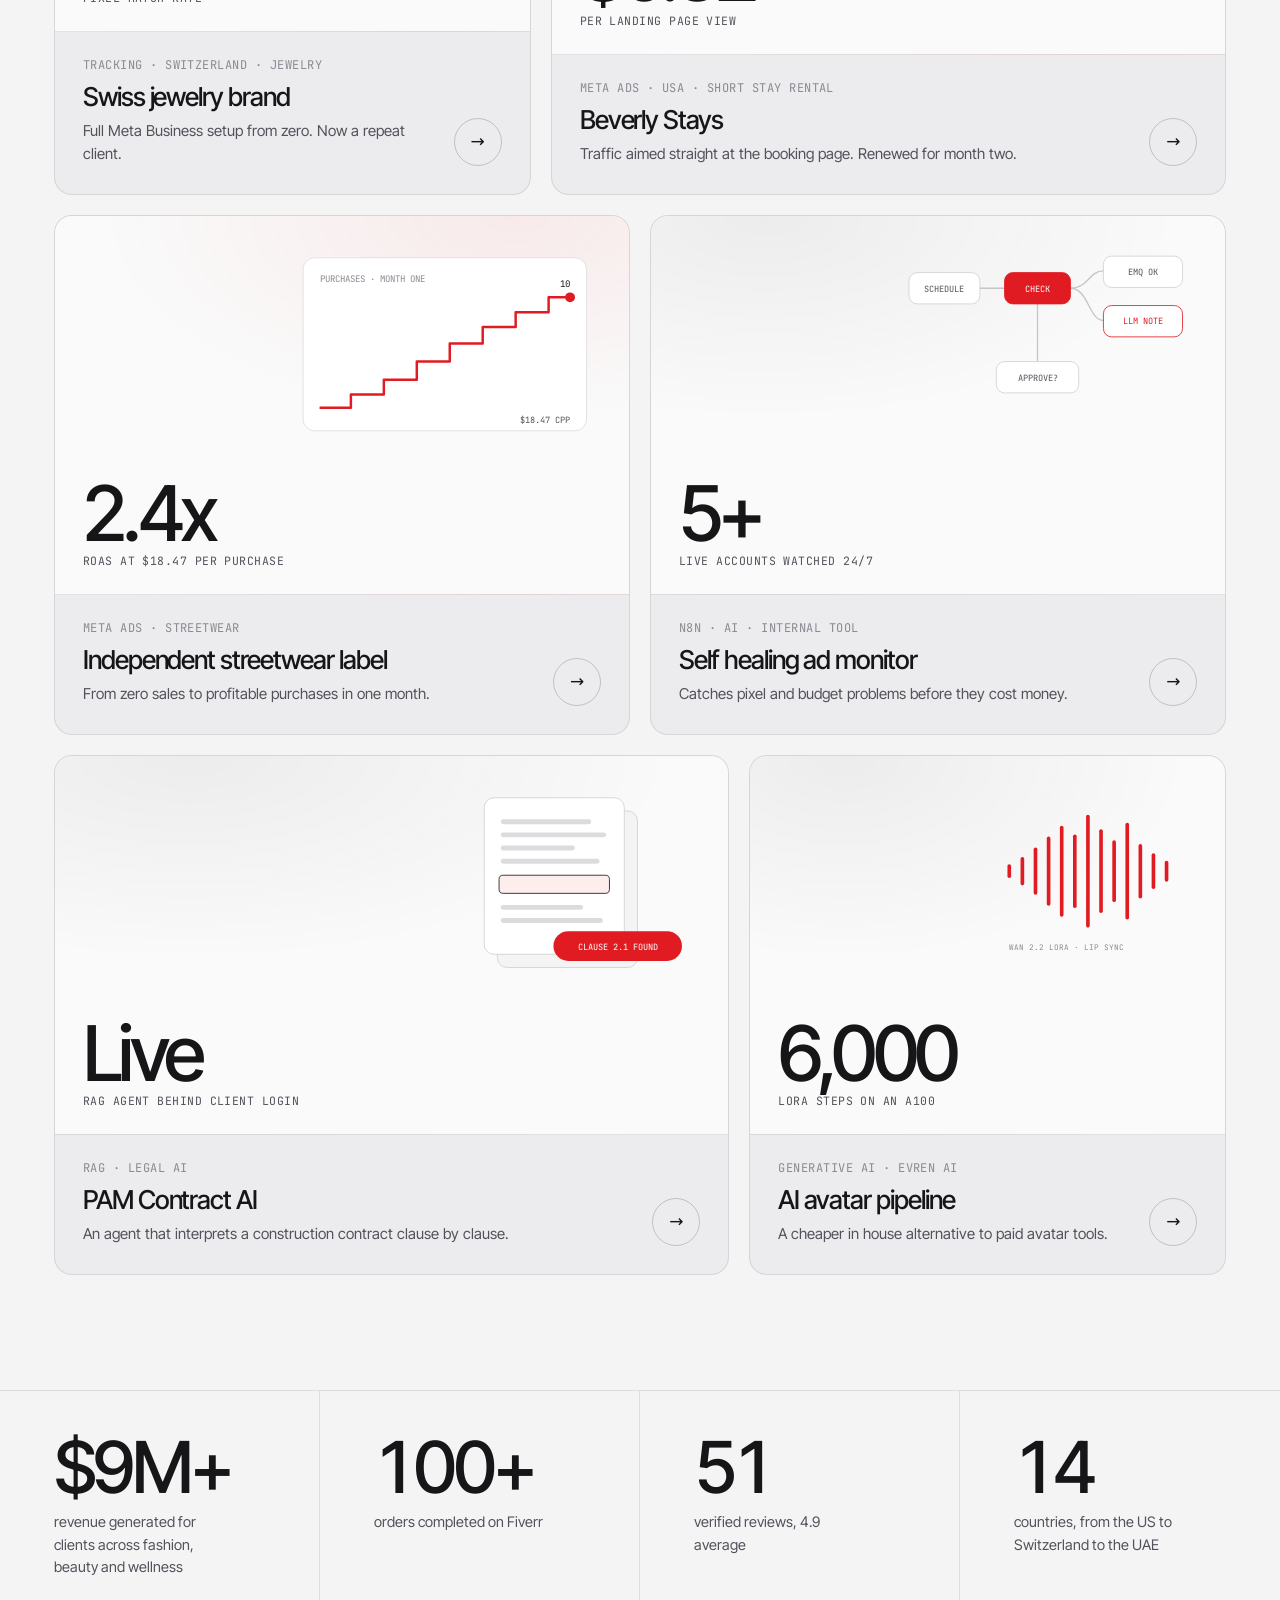
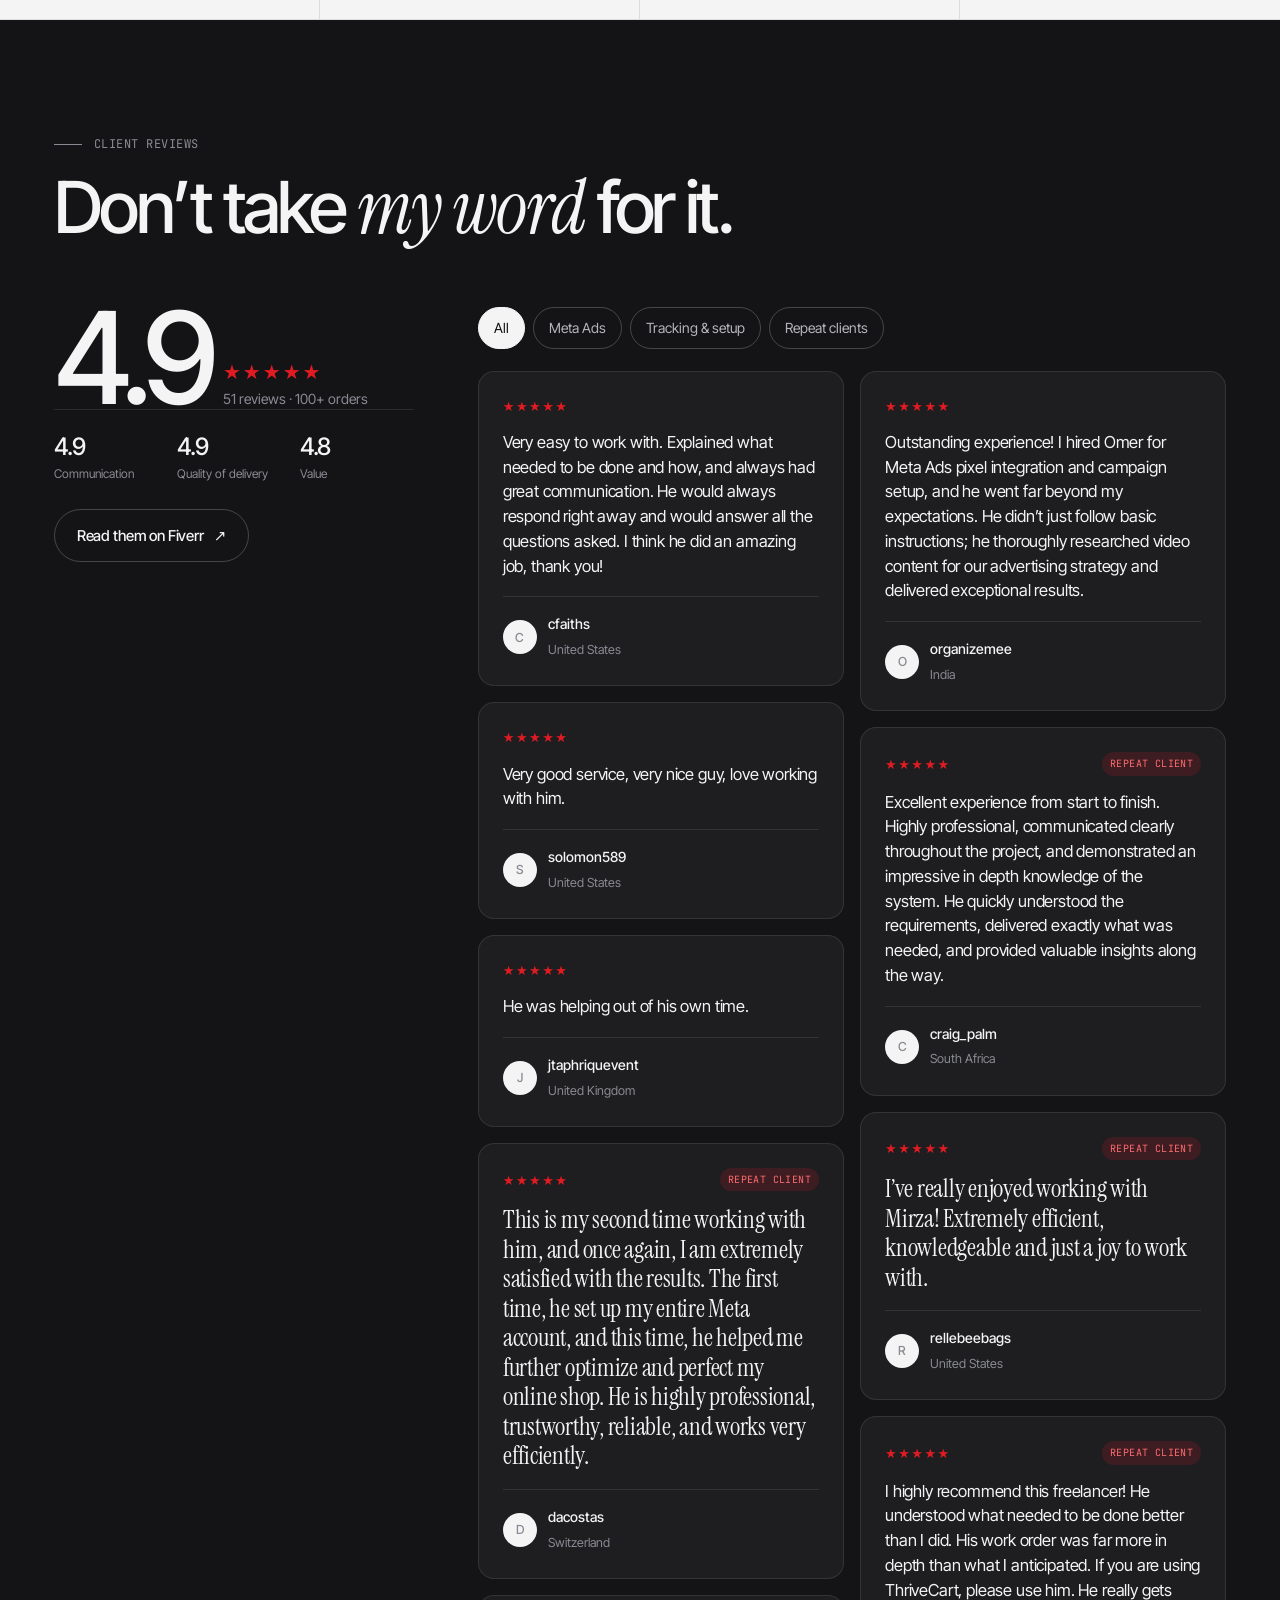
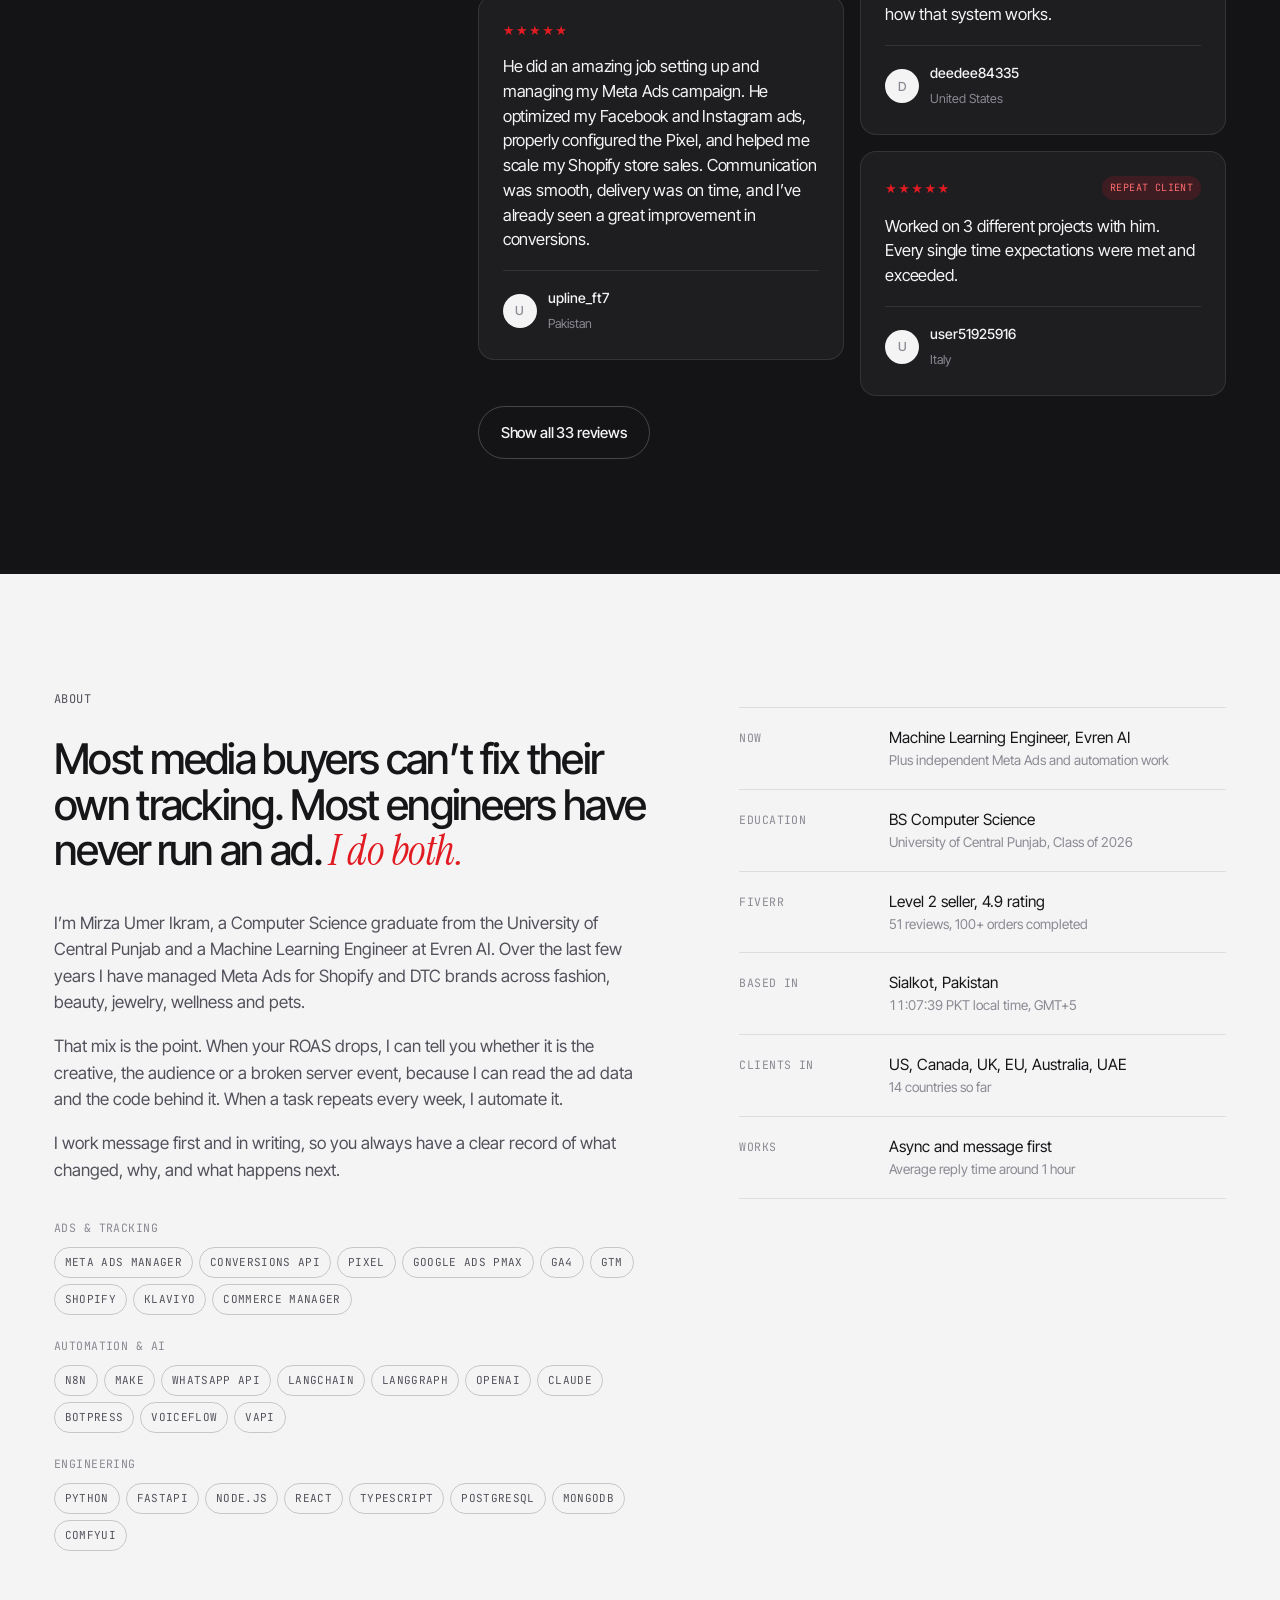
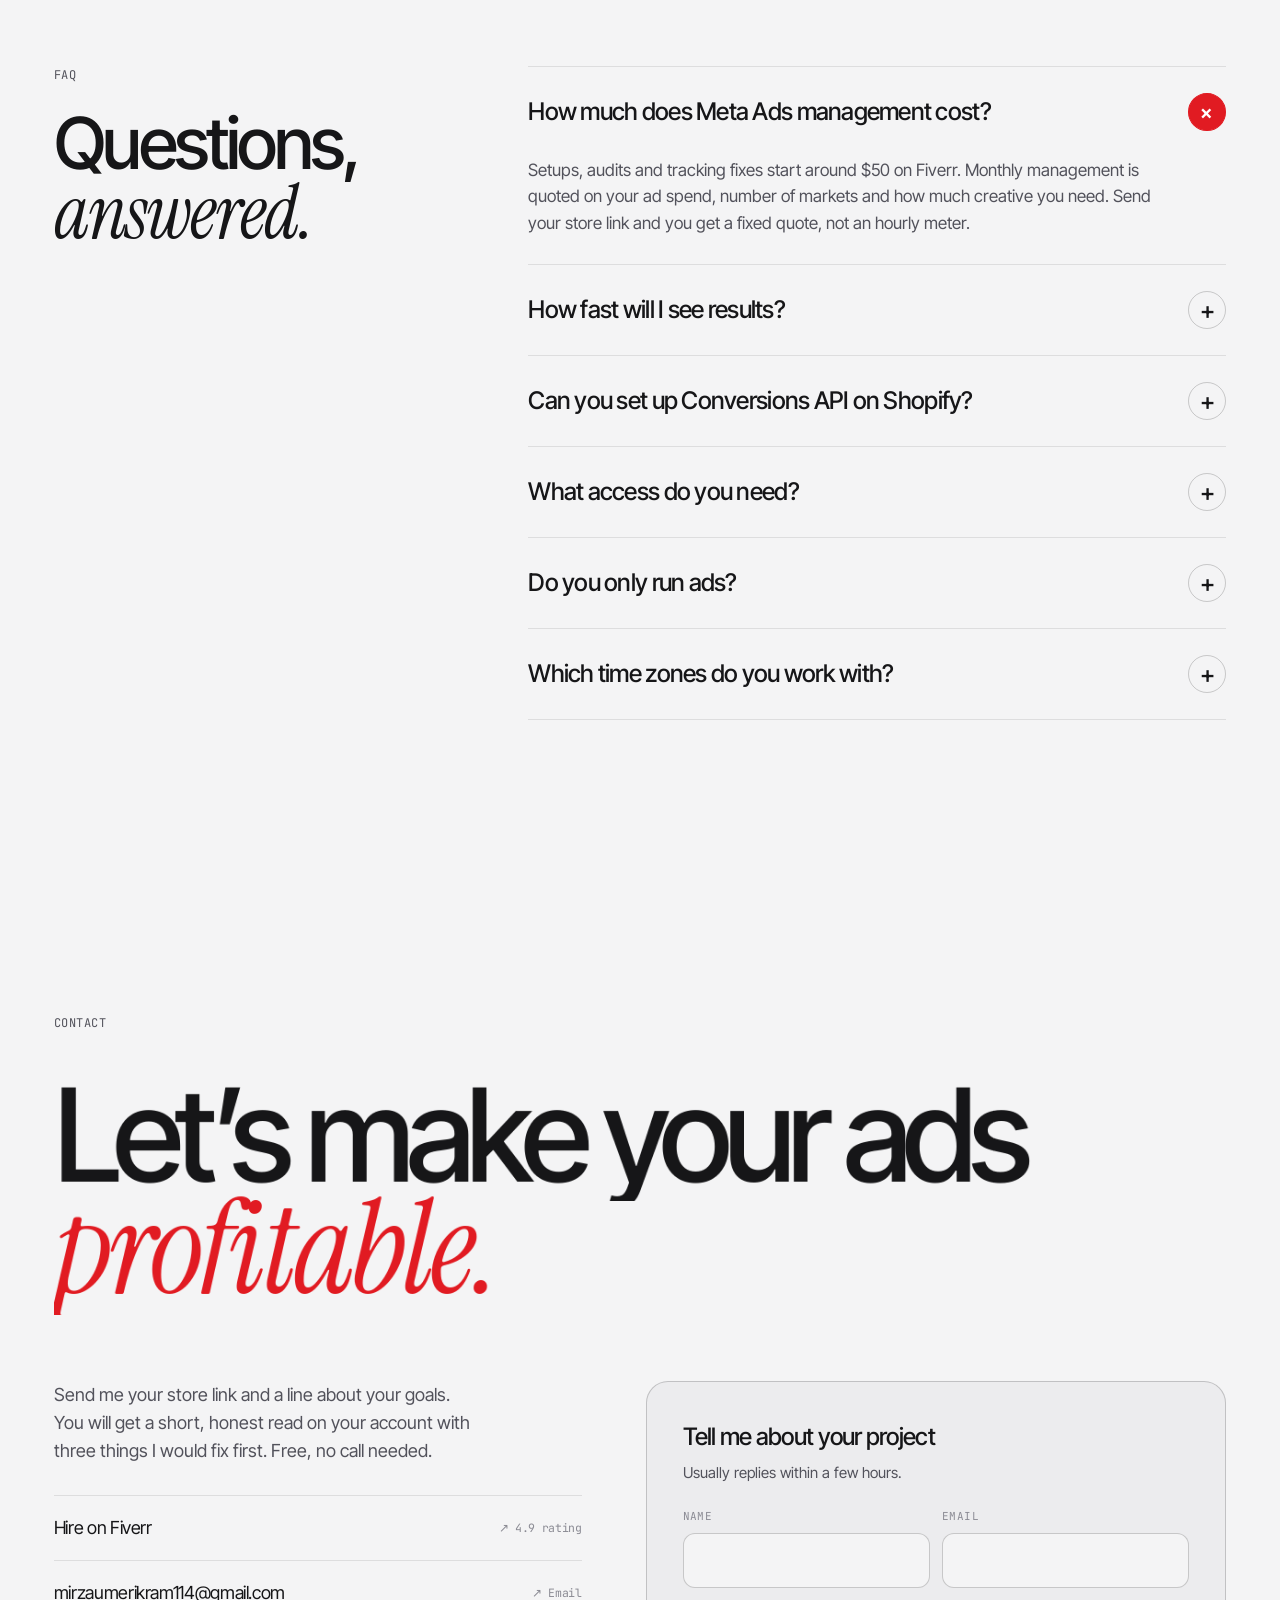
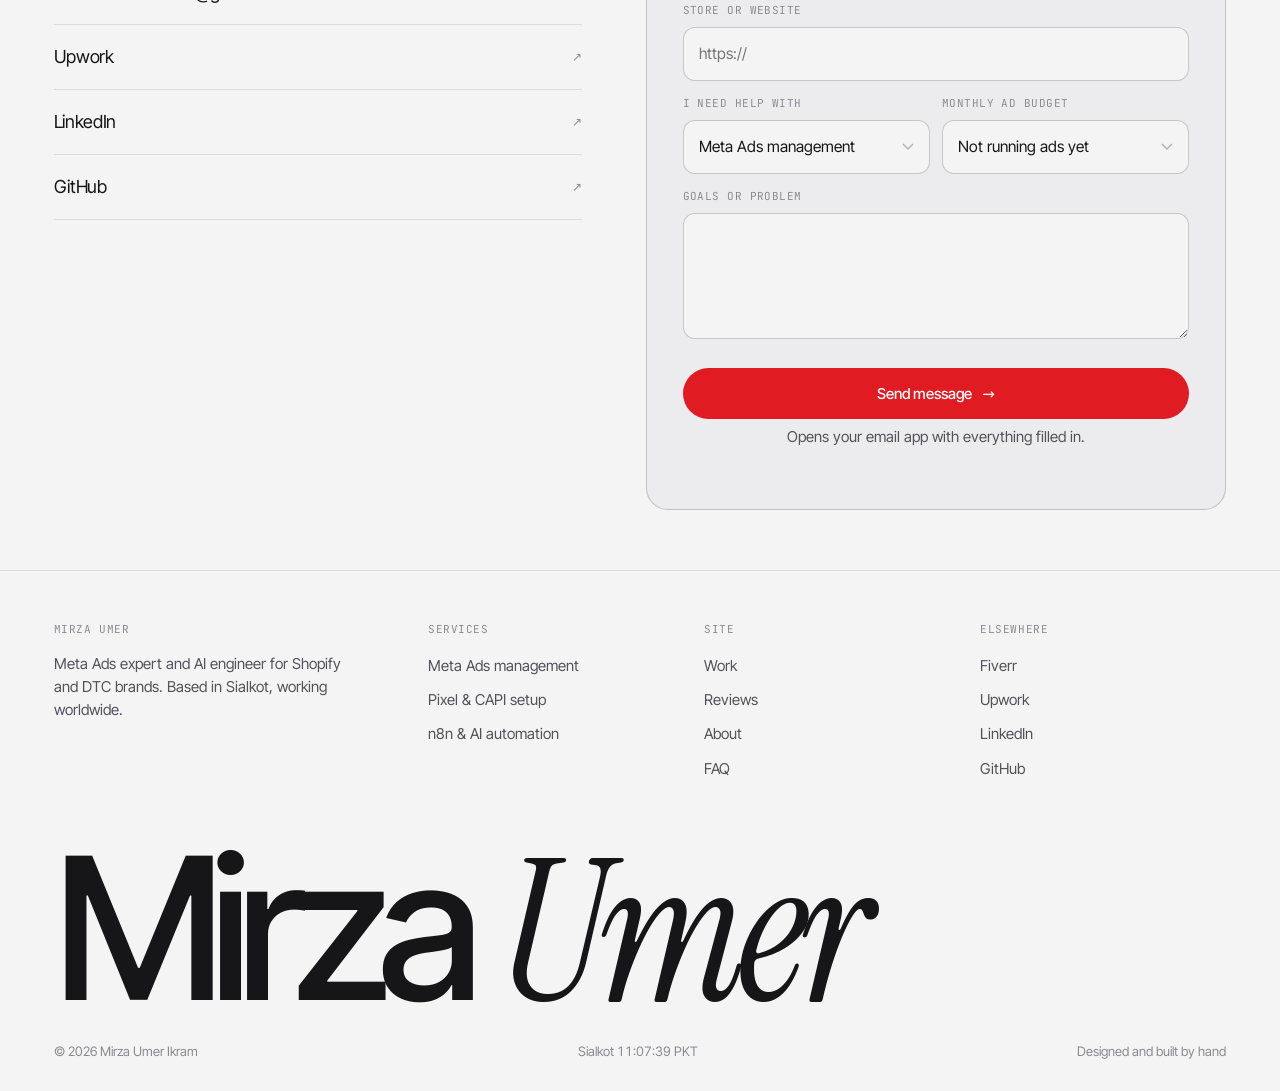
==== commit 183a8470: "Add files via upload" ====
--- a/index.html
+++ b/index.html
@@ -32,7 +32,7 @@
 <link rel="preload" href="/assets/fonts/inter-tight-latin-500-normal.woff2" as="font" type="font/woff2" crossorigin>
 <link rel="preload" as="image" href="/assets/img/hero.webp" imagesrcset="/assets/img/hero-1280.webp 1280w, /assets/img/hero.webp 2560w" imagesizes="100vw">
 <link rel="preload" href="/assets/fonts/instrument-serif-latin-400-italic.woff2" as="font" type="font/woff2" crossorigin>
-<link rel="stylesheet" href="/assets/css/site.css?v=6">
+<link rel="stylesheet" href="/assets/css/site.css?v=7">
 <script>document.documentElement.classList.add('js');setTimeout(function(){if(!window.__siteReady)document.documentElement.classList.remove('js')},2500);</script>
 
 <script type="application/ld+json">
--- a/assets/css/site.css
+++ b/assets/css/site.css
@@ -206,8 +206,9 @@
 
 /* ---------- sections ---------- */
 section{position:relative}
-.sec{padding:clamp(90px,12vw,170px) 0}
-.sec-head{display:grid;grid-template-columns:minmax(0,1fr) minmax(0,1.6fr);gap:clamp(24px,5vw,80px);margin-bottom:clamp(44px,6vw,80px);align-items:end}
+.sec{padding:clamp(72px,9vw,130px) 0}
+.sec-head{display:flex;flex-direction:column;align-items:flex-start;gap:18px;margin-bottom:clamp(40px,5vw,70px)}
+.sec-head .h2{max-width:20ch}
 .sec-head .mono{color:var(--fg-3);display:flex;gap:12px;align-items:center}
 .sec-head .mono::before{content:"";width:28px;height:1px;background:currentColor}
 .h2{font-size:clamp(38px,5.6vw,88px);line-height:.95;letter-spacing:-.05em;font-weight:500}
